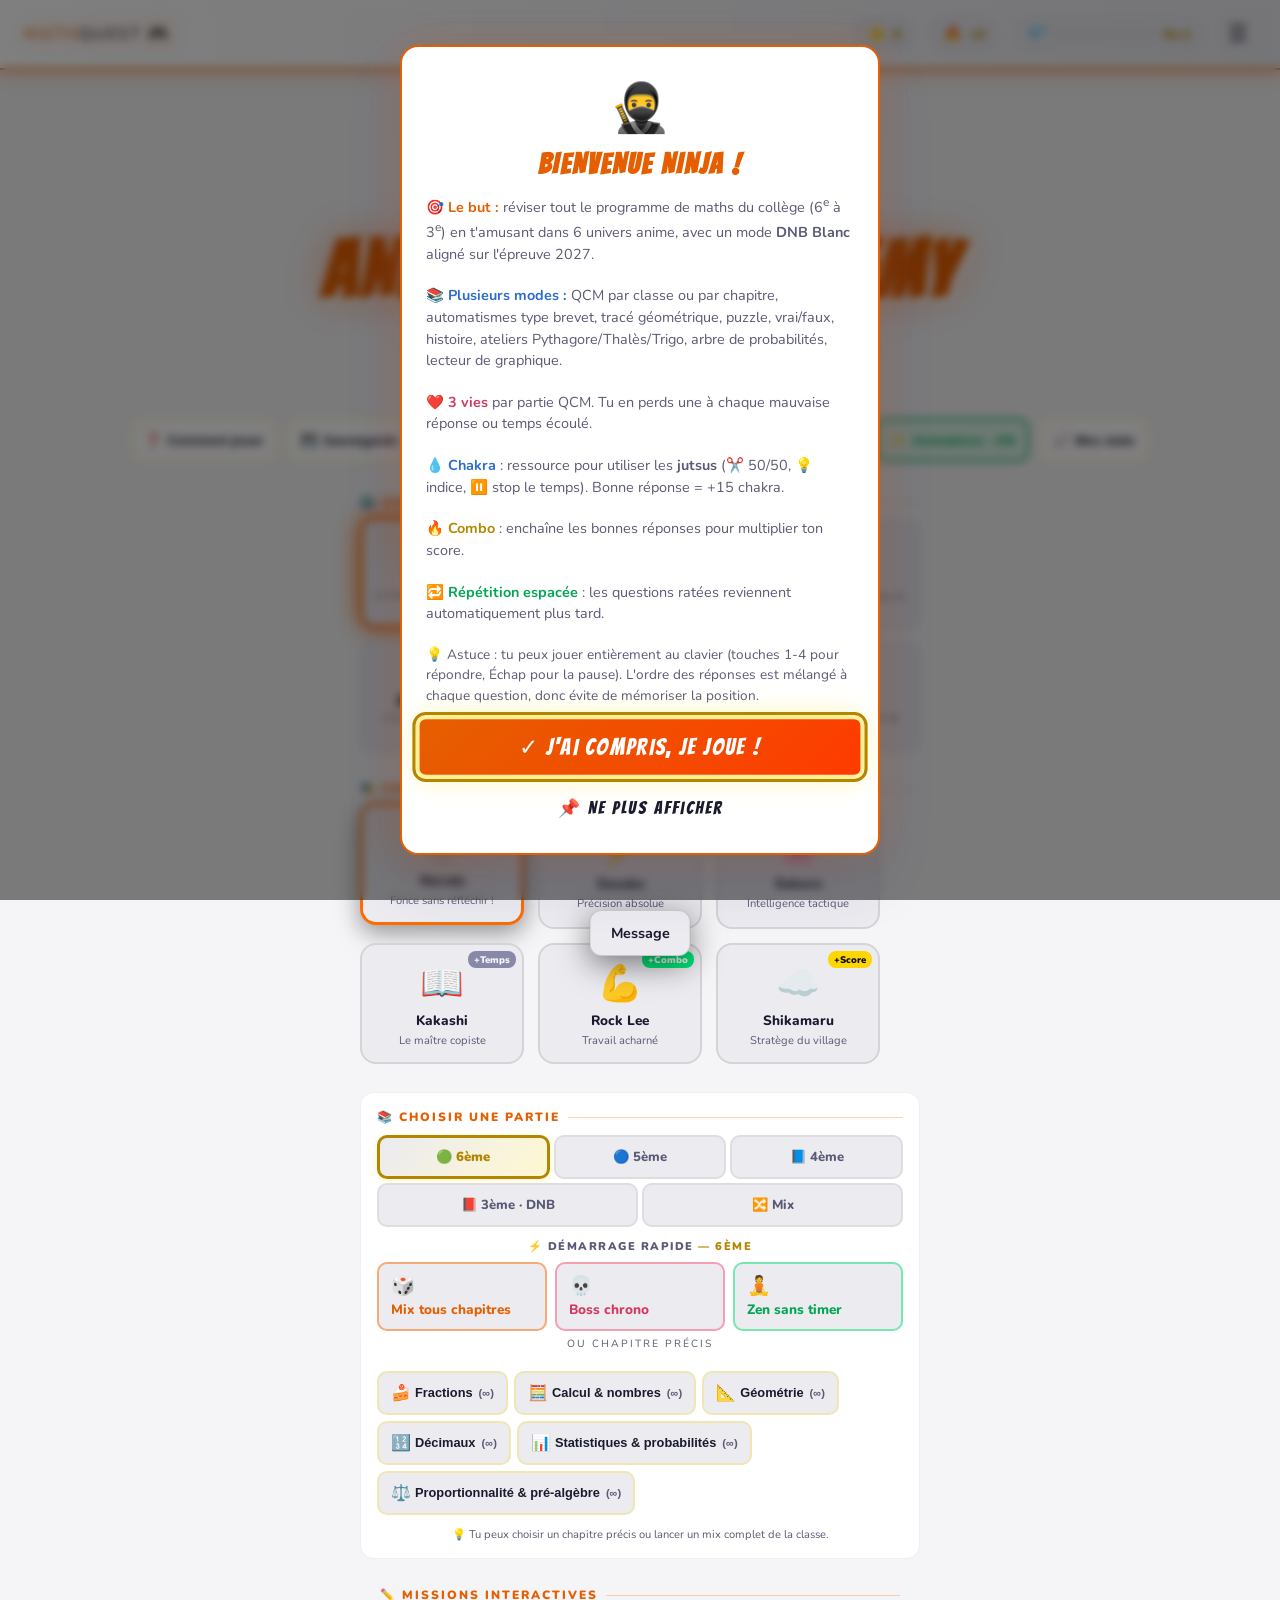
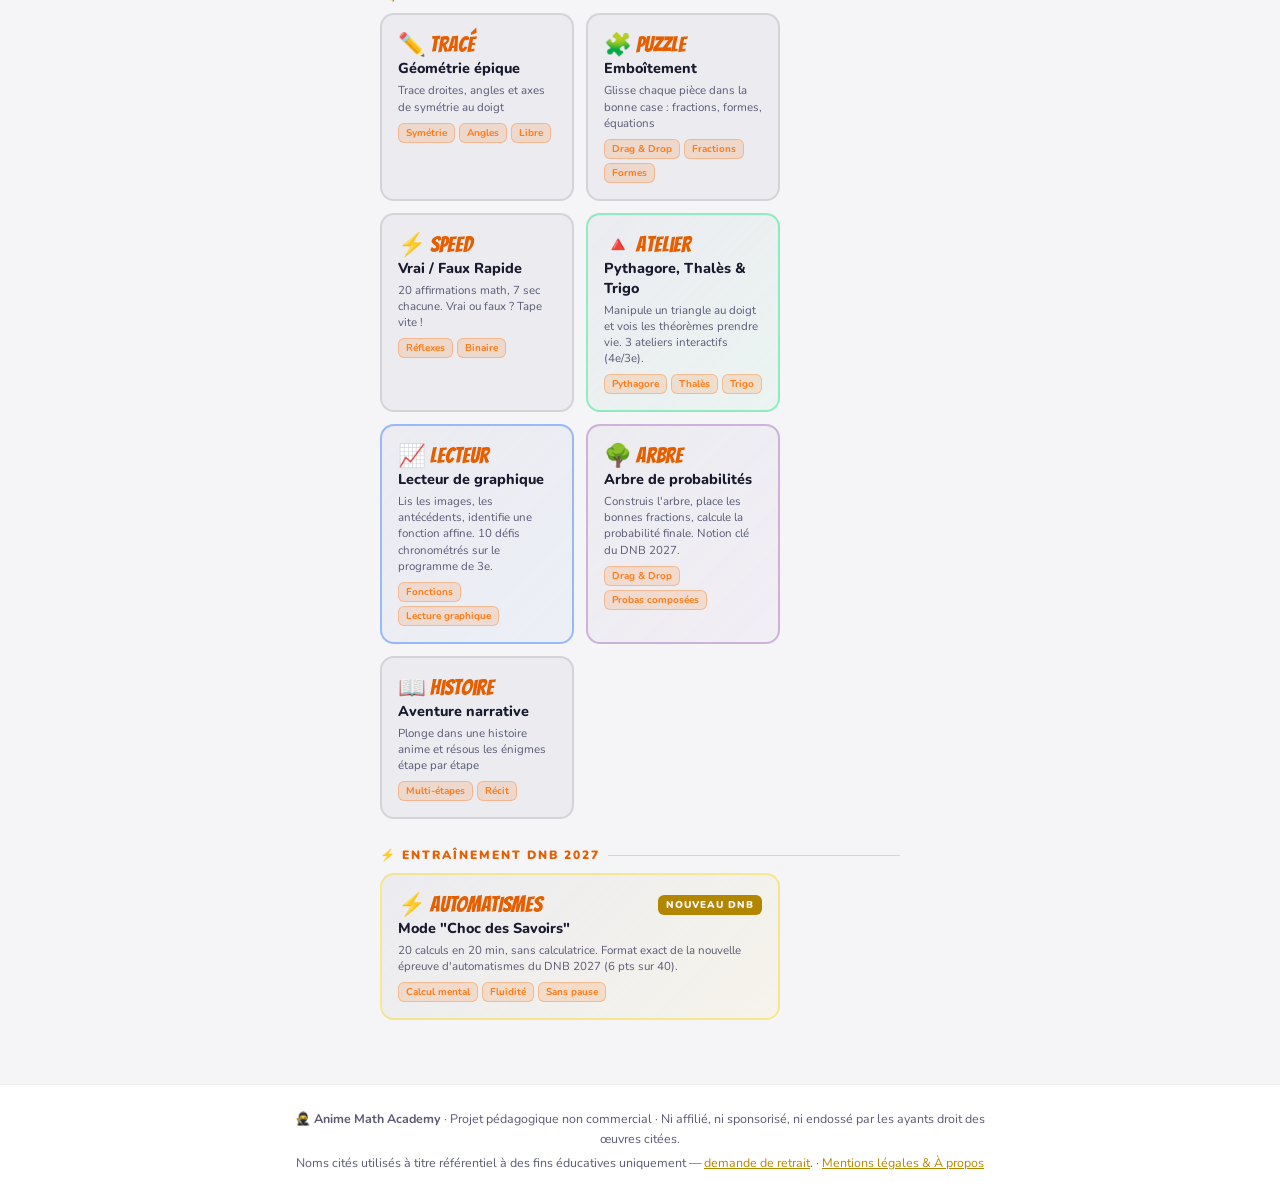
==== anime.html @ 1d488922 "Édition animée (anime.html) : moteur d'effets, combat QCM, cérémonie de résultat Nouveau fichier aut" ====
<!DOCTYPE html>
<html lang="fr">
<head>
<meta charset="UTF-8">
<meta name="viewport" content="width=device-width, initial-scale=1.0, viewport-fit=cover">
<title>Anime Math Academy — Édition animée · Maths Collège 6e → 3e</title>

<!-- Description & SEO -->
<meta name="description" content="Édition animée (combats, effets visuels, écran de résultat animé) du jeu éducatif gratuit pour réviser les maths du collège (6e, 5e, 4e, 3e) et préparer le DNB 2027, dans l'univers de Naruto, One Piece, Dragon Ball, My Hero Academia, Demon Slayer et Pokémon. 13 modes : QCM, tracés, puzzles, automatismes, Pythagore, Thalès, fonctions, arbres de probabilités, DNB blanc.">
<meta name="keywords" content="maths, mathématiques, collège, 6ème, 5ème, 4ème, 3ème, DNB 2027, brevet, automatismes, fractions, géométrie, pythagore, thalès, trigonométrie, fonctions, probabilités, anime, naruto, one piece, dragon ball, my hero academia, demon slayer, pokemon, jeu éducatif, gratuit, PWA">
<meta name="author" content="ACS Dataformation">
<meta name="robots" content="index, follow">
<meta name="theme-color" content="#FF6B00">
<meta name="application-name" content="Anime Math Academy — Édition animée">
<meta name="apple-mobile-web-app-title" content="Math Animé">
<meta name="apple-mobile-web-app-capable" content="yes">
<meta name="apple-mobile-web-app-status-bar-style" content="black-translucent">

<!-- PWA -->
<link rel="manifest" href="manifest-anime.json">

<!-- Favicon SVG inline (zéro fichier supplémentaire) -->
<link rel="icon" type="image/svg+xml" href="data:image/svg+xml,%3Csvg xmlns='http://www.w3.org/2000/svg' viewBox='0 0 100 100'%3E%3Crect width='100' height='100' rx='20' fill='%230D0D1A'/%3E%3Ctext x='50' y='72' font-size='64' text-anchor='middle' font-family='Apple Color Emoji,Segoe UI Emoji,sans-serif'%3E%F0%9F%A5%B7%3C/text%3E%3C/svg%3E">
<link rel="apple-touch-icon" href="data:image/svg+xml,%3Csvg xmlns='http://www.w3.org/2000/svg' viewBox='0 0 180 180'%3E%3Crect width='180' height='180' rx='40' fill='%23FF6B00'/%3E%3Ctext x='90' y='130' font-size='110' text-anchor='middle' font-family='Apple Color Emoji,Segoe UI Emoji,sans-serif'%3E%F0%9F%A5%B7%3C/text%3E%3C/svg%3E">

<!-- OpenGraph -->
<meta property="og:type" content="website">
<meta property="og:site_name" content="Anime Math Academy">
<meta property="og:title" content="Anime Math Academy 🥷 — Édition animée · Maths Collège 6e → 3e + DNB 2027">
<meta property="og:description" content="Édition animée : révise les maths du collège entier (6e, 5e, 4e, 3e) dans 6 univers anime (Naruto, One Piece, Dragon Ball, My Hero, Demon Slayer, Pokémon). 13 modes interactifs, DNB blanc complet, automatismes 2027. 100% gratuit, hors-ligne, sans inscription, PWA installable.">
<meta property="og:locale" content="fr_FR">
<meta property="og:image" content="https://acs-data.github.io/ninja-math-games/og-image.png">
<meta property="og:image:type" content="image/png">
<meta property="og:image:width" content="1200">
<meta property="og:image:height" content="630">
<meta property="og:image:alt" content="Anime Math Academy — logo ninja sur fond sombre orange">

<!-- Twitter Card -->
<meta name="twitter:card" content="summary_large_image">
<meta name="twitter:title" content="Anime Math Academy 🥷 — Édition animée · Maths Collège 6e → 3e + DNB 2027">
<meta name="twitter:description" content="Édition animée : le jeu de maths qui transforme la révision en aventure ninja. 6 univers anime, 13 modes (DNB blanc, Pythagore, Thalès, fonctions…), programmes 6e à 3e officiels.">
<meta name="twitter:image" content="https://acs-data.github.io/ninja-math-games/og-image.png">

<link rel="preconnect" href="https://fonts.googleapis.com">
<link rel="preconnect" href="https://fonts.gstatic.com" crossorigin>
<link href="https://fonts.googleapis.com/css2?family=Bangers&family=Nunito:wght@400;600;700;800;900&display=swap" rel="stylesheet">
<style>
  /* Fallback si Google Fonts indisponible (iOS/offline) */
  @font-face {
    font-family: 'Bangers';
    src: local('Bangers'), local('Impact'), local('Arial Black');
    font-weight: normal;
    font-style: normal;
  }

  /* Toutes les polices display utilisent Impact en fallback solide */

  :root {
    --orange: #FF6B00;
    --orange-light: #FF8C33;
    --dark: #0D0D1A;
    --dark2: #151528;
    --dark3: #1E1E3A;
    /* Contraste WCAG AA renforcé sur fond sombre */
    --blue: #5C9DFF;        /* anc. var(--blue) (ratio 3.5:1) → 5.3:1 sur dark3 */
    --blue-light: #80B4FF;
    --red: #FF5577;         /* anc. var(--red) (4.4:1) → 4.7:1 sur dark3 */
    --green: #00E676;
    --yellow: #FFD700;
    --purple: #C68FDD;      /* anc. #9B59B6 puis #B47BCC → ratio 4.8:1 sur dark3 (WCAG AA texte) */
    --white: #F0F0FF;
    --gray: #C0C0E0;        /* anc. #8888AA puis #A0A0C0 → ratio 4.7:1 sur dark3 (WCAG AA) */

    /* ─── DESIGN TOKENS — Spacing (échelle 4-8-12-16-24-32) ─── */
    --space-1: 4px;
    --space-2: 8px;
    --space-3: 12px;
    --space-4: 16px;
    --space-5: 20px;
    --space-6: 24px;
    --space-8: 32px;

    /* ─── DESIGN TOKENS — Border-radius (échelle 6-10-14-18-pill) ─── */
    --radius-sm: 6px;        /* inputs, badges, petits éléments */
    --radius-md: 10px;       /* boutons, slots, pièces drag */
    --radius-lg: 14px;       /* cartes, panneaux, sections */
    --radius-xl: 18px;       /* modals, hero cards, gros containers */
    --radius-pill: 999px;    /* badges arrondis, hud-items */

    /* ─── DESIGN TOKENS — Font sizes (échelle t-shirt) ─── */
    --text-xs: .7rem;
    --text-sm: .85rem;
    --text-base: 1rem;
    --text-lg: 1.2rem;
    --text-xl: 1.4rem;
    --text-2xl: 1.8rem;

    /* ─── DESIGN TOKENS — Ombres (échelle altitude) ─── */
    --shadow-sm: 0 4px 16px rgba(0,0,0,0.3);
    --shadow-md: 0 8px 28px rgba(0,0,0,0.4);
    --shadow-lg: 0 20px 60px rgba(0,0,0,0.6);
    --shadow-glow-orange: 0 0 40px rgba(255,107,0,0.3);

    /* ─── DESIGN TOKENS — Transitions standard ─── */
    --transition-fast: .15s ease;
    --transition-default: .2s ease;
    --transition-slow: .35s ease;

    /* ═══════════════════════════════════════════════════════
       THÈME SÉMANTIQUE — Mode sombre (défaut)
       Les anciens tokens (--dark, --white, --gray) servent
       maintenant de "surface/text" — leur valeur change selon
       le thème actif. Pas de rename pour éviter le refactor massif.
       ═══════════════════════════════════════════════════════ */
    --border-soft: rgba(255, 255, 255, 0.08);     /* bordures discrètes */
    --border-medium: rgba(255, 255, 255, 0.12);
    --border-strong: rgba(255, 255, 255, 0.18);
    --backdrop: var(--backdrop);              /* fond modal */
    --text-shadow-strong: 0,0,0;                  /* triple pour box/text-shadow */
    --canvas-bg: #0A0A14;                          /* fond des canvas (Pythagore/Tracé/Graph) */
    --canvas-grid: rgba(255, 255, 255, 0.06);
    --canvas-axis: #FFFFFF;
    --canvas-label: #F0F0FF;
    --particle-opacity: 0.6;                      /* opacité des chakra dots */
  }

  /* ═══════════════════════════════════════════════════════
     THÈME CLAIR (mode jour)
     Activé par : <html data-theme="light"> ou system pref
     Override des tokens sans renommer.
     ═══════════════════════════════════════════════════════ */
  [data-theme="light"] {
    --dark: #F5F5F7;          /* "background page" */
    --dark2: #FFFFFF;         /* "surface card" */
    --dark3: #EBEBF0;         /* "surface élevée" */
    --white: #1A1A2E;         /* "texte primaire" (presque noir) */
    --gray: #5A5A75;          /* "texte secondaire" — ratio 5.8:1 sur dark2 */
    /* Accents légèrement assombris pour contraste sur blanc */
    --orange: #E55F00;        /* anc. #FF6B00 → contraste renforcé sur blanc */
    --orange-light: #FF7B19;
    --blue: #2D6BCC;          /* anc. #5C9DFF (3.1:1 sur blanc) → 5.3:1 */
    --blue-light: #4D8FFF;
    --red: #D43A60;           /* anc. #FF5577 (3.5:1) → 4.8:1 */
    --green: #00A653;         /* anc. #00E676 (1.7:1) → 4.7:1 */
    --yellow: #B38600;        /* anc. #FFD700 trop pâle → 4.7:1 */
    --purple: #8C42AE;        /* anc. #C68FDD → 5.0:1 */
    /* Borders, shadows, canvas en clair */
    --border-soft: rgba(0, 0, 0, 0.06);
    --border-medium: rgba(0, 0, 0, 0.10);
    --border-strong: rgba(0, 0, 0, 0.15);
    --backdrop: rgba(0, 0, 0, 0.5);               /* moins sombre sur clair */
    --text-shadow-strong: 0, 0, 0;
    --canvas-bg: #FBFBFD;
    --canvas-grid: rgba(0, 0, 0, 0.06);
    --canvas-axis: #1A1A2E;
    --canvas-label: #1A1A2E;
    --particle-opacity: 0.25;                     /* particules plus discrètes sur clair */
    /* Shadows adaptées (moins sombres) */
    --shadow-sm: 0 4px 16px rgba(60, 60, 100, 0.10);
    --shadow-md: 0 8px 28px rgba(60, 60, 100, 0.14);
    --shadow-lg: 0 20px 60px rgba(60, 60, 100, 0.20);
    --shadow-glow-orange: 0 0 40px rgba(255, 107, 0, 0.20);
  }

  * { margin: 0; padding: 0; box-sizing: border-box; }

  body {
    font-family: 'Nunito', sans-serif;
    background: var(--dark);
    color: var(--white);
    min-height: 100vh;
    overflow-x: hidden;
    /* Safe-area iOS (notch, dynamic island, home indicator) */
    padding: env(safe-area-inset-top) env(safe-area-inset-right) env(safe-area-inset-bottom) env(safe-area-inset-left);
  }

  /* ── PARTICULES DE CHAKRA ── */
  #chakra-bg {
    position: fixed; inset: 0; pointer-events: none; z-index: 0;
    overflow: hidden;
  }
  .chakra-dot {
    position: absolute;
    border-radius: 50%;
    opacity: 0;
    animation: chakraFloat linear infinite;
  }
  @keyframes chakraFloat {
    0%   { transform: translateY(100vh) scale(0); opacity: 0; }
    10%  { opacity: var(--particle-opacity); }
    90%  { opacity: calc(var(--particle-opacity) * 0.5); }
    100% { transform: translateY(-10vh) scale(1.5); opacity: 0; }
  }



  /* ═══════════════════════════════════════════════════════
     UTILITIES & COMPOSANTS — Phase R3 cleanup
     ═══════════════════════════════════════════════════════ */

  /* Layout utilities */
  .w-full { width: 100%; }
  .hidden { display: none; }

  /* Margin utilities (alignés sur les tokens --space-*) */
  .mb-2 { margin-bottom: var(--space-2); }    /* 8px */
  .mb-3 { margin-bottom: var(--space-3); }    /* 12px */
  .mb-4 { margin-bottom: var(--space-4); }    /* 16px */
  .mt-3 { margin-top: var(--space-3); }       /* 12px */

  /* Variantes de mission-card par couleur d'accent (border-left) */
  .mission-card--green { border-left-color: var(--green); }
  .mission-card--blue { border-left-color: var(--blue); }
  .mission-card--purple { border-left-color: var(--purple); }
  .mission-card--yellow { border-left-color: var(--yellow); }
  .mission-card--red { border-left-color: var(--red); }

  /* Variantes de level-card par accent border */
  .level-card--accent-green { border-color: rgba(0, 230, 118, 0.3); }
  .level-card--accent-blue { border-color: rgba(26, 107, 255, 0.3); }
  .level-card--accent-purple { border-color: rgba(155, 89, 182, 0.3); }
  .level-card--accent-yellow { border-color: rgba(255, 215, 0, 0.3); }
  .level-card--accent-red { border-color: rgba(255, 85, 119, 0.3); }

  /* Pill badge "NOUVEAU" (jaune sur fond sombre) */
  .pill-badge {
    font-size: .62rem;
    font-weight: 900;
    background: var(--yellow);
    color: var(--dark);
    padding: 3px var(--space-2);
    border-radius: var(--radius-sm);
    letter-spacing: 1px;
  }

  /* Layout des écrans : page standard et écran de résultat */
  .screen-page {
    display: none;
    padding: var(--space-4);
    max-width: 860px;
    margin: 0 auto;
  }
  .screen-result {
    display: none;
    flex-direction: column;
    align-items: center;
    min-height: calc(100vh - 64px);
    padding: 32px 20px;
    text-align: center;
  }
  .screen-result--gap-22 { gap: 22px; }
  .screen-result--gap-18 { gap: 18px; }
  .screen-result--gap-20 { gap: 20px; }

  /* Display flex avec alignement standard (très répété en inline) */
  .flex-between-wrap {
    display: flex;
    align-items: center;
    justify-content: space-between;
    flex-wrap: wrap;
    gap: 6px;
  }

  /* Titre Bangers compact (jaune, 1.2rem) — pattern auto-result */
  .display-jaune-1-2 {
    font-family: 'Bangers', Impact, 'Arial Black', cursive;
    font-size: 1.2rem;
    color: var(--yellow);
  }

  /* ═══════════════════════════════════════════════════════
     COMPOSANTS STANDARDISÉS (R2) — éviter inline-styles
     ═══════════════════════════════════════════════════════ */

  /* Variantes de topic-badge (déclinaisons couleur des badges) */
  .topic-badge--green {
    color: var(--green);
    border-color: rgba(0, 230, 118, 0.3);
    background: rgba(0, 230, 118, 0.1);
  }
  .topic-badge--yellow {
    color: var(--yellow);
    border-color: rgba(255, 215, 0, 0.3);
    background: rgba(255, 215, 0, 0.08);
  }
  .topic-badge--purple {
    color: var(--purple);
    border-color: rgba(155, 89, 182, 0.3);
    background: rgba(155, 89, 182, 0.1);
  }
  .topic-badge--blue {
    color: var(--blue);
    border-color: rgba(26, 107, 255, 0.3);
    background: rgba(26, 107, 255, 0.1);
  }
  .topic-badge--red {
    color: var(--red);
    border-color: rgba(255, 85, 119, 0.3);
    background: rgba(255, 85, 119, 0.1);
  }

  /* Émoji décoratif au sommet d'un modal ou d'un écran résultat */
  .modal-emoji { font-size: 3rem; margin-bottom: var(--space-2); }
  .result-emoji { font-size: 4rem; }

  /* Variante destructive du bouton secondaire */
  .btn-sec--danger { border-color: var(--red); color: var(--red); }

  /* Variante du level-card pour le mode "DNB Blanc complet" (mise en avant) */
  .level-card--featured-dnb {
    border-color: var(--red);
    background: linear-gradient(135deg, rgba(255, 85, 119, 0.12), rgba(255, 215, 0, 0.08));
    grid-column: span 2;
  }

  /* Containers de largeur limitée — réutilisés sur tous les écrans */
  .container-narrow { width: 100%; max-width: 520px; }
  .container-medium { width: 100%; max-width: 560px; }
  .container-wide { width: 100%; max-width: 720px; }

  /* Utilities couleur de texte (à utiliser sparingly, sinon préférer composant) */
  .text-orange { color: var(--orange); }
  .text-red { color: var(--red); }
  .text-green { color: var(--green); }
  .text-yellow { color: var(--yellow); }
  .text-blue { color: var(--blue); }
  .text-purple { color: var(--purple); }
  .text-gray { color: var(--gray); }
  .text-white { color: var(--white); }


    /* ── LAYOUT ── */
  #app { position: relative; z-index: 1; }

  /* ── HEADER ── */
  header {
    display: flex; align-items: center; justify-content: space-between;
    /* Padding compense le padding safe-area sur body (notch iOS) */
    padding: calc(12px + env(safe-area-inset-top)) calc(24px + env(safe-area-inset-right)) 12px calc(24px + env(safe-area-inset-left));
    margin: calc(-1 * env(safe-area-inset-top)) calc(-1 * env(safe-area-inset-right)) 0 calc(-1 * env(safe-area-inset-left));
    background: linear-gradient(90deg, var(--dark2) 0%, var(--dark3) 100%);
    border-bottom: 2px solid var(--orange);
    position: sticky; top: 0; z-index: 100;
    box-shadow: 0 4px 20px rgba(255,107,0,.3);
  }
  .logo {
    font-family: 'Bangers', Impact, 'Arial Black', cursive;
    font-size: 1.8rem;
    letter-spacing: 2px;
    color: var(--orange);
    text-shadow: 0 0 20px rgba(255,107,0,.6), 2px 2px 0 var(--dark);
  }
  .logo span { color: var(--white); }
  /* Logo cliquable : reset style bouton, garde l'apparence Bangers */
  .logo-btn {
    background: none;
    border: none;
    padding: 0;
    cursor: pointer;
    font: inherit;
    color: var(--orange);
    transition: transform var(--transition-fast);
    text-align: left;
  }
  @media (hover: hover) {
    .logo-btn:hover { transform: scale(1.04); }
  }
  .logo-btn:active { transform: scale(0.98); }
  .logo-btn:focus-visible {
    outline: 3px solid var(--yellow);
    outline-offset: 4px;
    border-radius: var(--radius-sm);
  }

  /* Icône compact dans la HUD (ex. ✉️ Feedback) */
  .hud-icon-btn {
    display: inline-flex;
    align-items: center;
    justify-content: center;
    width: 36px;
    height: 36px;
    border-radius: var(--radius-pill);
    background: var(--dark3);
    border: 1px solid var(--border-soft);
    color: var(--white);
    text-decoration: none;
    font-size: 1.1rem;
    cursor: pointer;
    transition: all var(--transition-fast);
    flex-shrink: 0;
  }
  @media (hover: hover) {
    .hud-icon-btn:hover {
      border-color: var(--orange);
      transform: translateY(-1px);
      box-shadow: 0 4px 12px rgba(255, 107, 0, 0.25);
    }
  }
  .hud-icon-btn:focus-visible {
    outline: 3px solid var(--yellow);
    outline-offset: 3px;
  }
  /* Compact sur mobile : icône légèrement plus petite */
  @media(max-width: 480px) {
    .hud-icon-btn { width: 32px; height: 32px; font-size: 1rem; }
  }
  /* Burger menu : taille légèrement plus grande pour la lisibilité */
  #topbar-menu-btn { font-size: 1.4rem; line-height: 1; }
  @media(max-width: 480px) {
    #topbar-menu-btn { font-size: 1.25rem; }
  }

  /* ─── Drawer latéral (menu burger) ─── */
  .drawer-overlay {
    /* Hérite de .modal-overlay : position:fixed, inset:0, backdrop, z-index 1000 */
    /* On override l'alignement pour coller à droite */
    justify-content: flex-end;
    align-items: stretch;
    padding: 0;
  }
  .drawer-panel {
    background: var(--dark2);
    width: min(340px, 88vw);
    max-width: 340px;
    height: 100vh;
    box-shadow: -8px 0 32px rgba(0,0,0,.5);
    border-left: 3px solid var(--orange);
    display: flex;
    flex-direction: column;
    transform: translateX(100%);
    transition: transform var(--transition-base, .25s ease-out);
    overflow-y: auto;
  }
  .drawer-overlay.show .drawer-panel { transform: translateX(0); }
  .drawer-head {
    display: flex;
    align-items: center;
    justify-content: space-between;
    padding: 18px 20px;
    border-bottom: 1px solid var(--border-soft);
    background: linear-gradient(180deg, var(--dark3) 0%, var(--dark2) 100%);
    flex-shrink: 0;
  }
  .drawer-head h3 {
    margin: 0;
    font-family: 'Bangers', Impact, 'Arial Black', cursive;
    font-size: 1.4rem;
    color: var(--orange);
    letter-spacing: 1px;
  }
  .drawer-close {
    background: transparent;
    border: 1px solid var(--border-soft);
    color: var(--white);
    width: 36px;
    height: 36px;
    border-radius: var(--radius-pill);
    font-size: 1.4rem;
    line-height: 1;
    cursor: pointer;
    display: flex;
    align-items: center;
    justify-content: center;
    transition: all var(--transition-fast);
  }
  @media (hover: hover) {
    .drawer-close:hover { background: var(--orange); border-color: var(--orange); transform: rotate(90deg); }
  }
  .drawer-close:focus-visible {
    outline: 3px solid var(--yellow);
    outline-offset: 3px;
  }
  .drawer-body {
    display: flex;
    flex-direction: column;
    gap: 4px;
    padding: 14px 12px 24px;
  }
  .drawer-item {
    display: flex;
    align-items: center;
    gap: 14px;
    padding: 14px 16px;
    background: transparent;
    border: none;
    border-radius: var(--radius-md, 10px);
    color: var(--white);
    font-family: 'Nunito', sans-serif;
    font-size: 1rem;
    font-weight: 600;
    cursor: pointer;
    text-align: left;
    text-decoration: none;
    transition: background var(--transition-fast), transform var(--transition-fast);
    min-height: 48px;
  }
  @media (hover: hover) {
    .drawer-item:hover {
      background: var(--dark3);
      transform: translateX(-4px);
    }
  }
  .drawer-item:focus-visible {
    outline: 3px solid var(--yellow);
    outline-offset: -2px;
    background: var(--dark3);
  }
  .drawer-icon {
    font-size: 1.4rem;
    flex-shrink: 0;
    width: 32px;
    text-align: center;
  }
  .drawer-label {
    flex: 1;
    line-height: 1.3;
  }

  .hud {
    display: flex; align-items: center; gap: 16px; flex-wrap: wrap;
  }
  .hud-item {
    display: flex; align-items: center; gap: 6px;
    background: var(--dark3);
    border: 1px solid var(--border-medium);
    border-radius: var(--radius-pill);
    padding: 5px var(--space-3);
    font-weight: 800; font-size: var(--text-sm);
  }
  .hud-item .icon { font-size: 1rem; }
  .hud-item .val { color: var(--yellow); }

  /* Barre d'XP */
  .xp-bar-wrap {
    display: flex; align-items: center; gap: 8px;
  }
  .xp-bar {
    width: 100px; height: 8px;
    background: var(--dark3);
    border-radius: 4px;
    overflow: hidden;
    border: 1px solid var(--border-strong);
  }
  .xp-fill {
    height: 100%; background: linear-gradient(90deg, var(--blue), var(--orange));
    border-radius: 4px;
    transition: width .6s ease;
  }

  /* ─── Top bar — fix responsive mobile (placé APRÈS les règles
     originales .hud / .hud-item / .xp-bar pour gagner la cascade) ─── */
  header { flex-wrap: nowrap; gap: 8px; }
  .logo { white-space: nowrap; }
  .hud { flex-wrap: nowrap; }

  @media(max-width: 600px) {
    header {
      padding: calc(8px + env(safe-area-inset-top)) calc(12px + env(safe-area-inset-right)) 8px calc(12px + env(safe-area-inset-left));
      gap: 6px;
    }
    .logo { font-size: 1.25rem; letter-spacing: 1px; }
    .hud { gap: 6px; }
    .hud-item { padding: 3px 8px; font-size: .8rem; gap: 4px; }
    .hud-item .icon { font-size: .85rem; }
    .xp-bar { width: 50px; height: 6px; }
    .xp-bar-wrap { gap: 5px; }
  }
  /* Sur mobile (<= 480px), on cache la barre XP visuelle —
     on garde l'icône 💎 et le niveau "Nv.X". L'écran de stats
     affiche la progression détaillée. */
  @media(max-width: 480px) {
    .xp-bar { display: none; }
    .hud-item { padding: 3px 7px; font-size: .75rem; }
    .logo { font-size: 1.15rem; letter-spacing: .5px; }
  }

  /* ── ÉCRAN D'ACCUEIL ── */
  #screen-home {
    display: flex; flex-direction: column; align-items: center;
    justify-content: center; min-height: calc(100vh - 64px);
    text-align: center; padding: 24px;
    gap: 28px;
  }

  .hero-ninja {
    font-size: 5rem;
    animation: heroFloat 3s ease-in-out infinite;
    filter: drop-shadow(0 0 30px rgba(255,107,0,.5));
  }
  @keyframes heroFloat {
    0%,100% { transform: translateY(0) rotate(-3deg); }
    50% { transform: translateY(-16px) rotate(3deg); }
  }

  .hero-title {
    font-family: 'Bangers', Impact, 'Arial Black', cursive;
    font-size: clamp(2.5rem, 8vw, 5rem);
    line-height: 1;
    color: var(--orange);
    text-shadow: 4px 4px 0 var(--dark2), 0 0 40px rgba(255,107,0,.5);
    letter-spacing: 3px;
  }
  .hero-sub {
    font-size: 1.1rem; color: var(--gray);
    max-width: 480px; line-height: 1.5;
    margin: 0 auto;  /* centre le bloc dans son wrapper (élargi par le h1) */
  }

  /* Sélection de personnage */
  .char-grid {
    display: grid; grid-template-columns: repeat(3, 1fr);
    gap: 14px; max-width: 520px; width: 100%;
  }
  .char-card {
    background: var(--dark3);
    border: 2px solid var(--border-medium);
    border-radius: 16px;
    padding: 14px 10px;
    cursor: pointer;
    transition: all .25s ease;
    text-align: center;
    position: relative;
    overflow: hidden;
  }
  .char-card::before {
    content: ''; position: absolute; inset: 0;
    background: radial-gradient(circle at 50% 0%, var(--char-color, var(--orange)) 0%, transparent 70%);
    opacity: 0; transition: opacity .25s;
  }
  .char-card:hover::before, .char-card.selected::before { opacity: .15; }
  .char-card:hover, .char-card.selected {
    border-color: var(--char-color, var(--orange));
    transform: translateY(-4px);
    box-shadow: 0 8px 24px rgba(0,0,0,.4);
  }
  .char-card.selected { border-width: 3px; }
  .char-emoji { font-size: 2.2rem; display: block; margin-bottom: 4px; }
  .char-name { font-weight: 800; font-size: .85rem; color: var(--white); }
  .char-desc { font-size: .7rem; color: var(--gray); margin-top: 3px; }
  .char-badge {
    position: absolute; top: 6px; right: 6px;
    background: var(--char-color, var(--orange));
    color: var(--dark); font-size: .6rem; font-weight: 900;
    padding: 2px 6px; border-radius: 8px;
  }

  /* Sélection de niveau */
  .level-grid {
    display: grid; grid-template-columns: 1fr 1fr;
    gap: 12px; max-width: 400px; width: 100%;
  }
  .level-card {
    background: var(--dark3);
    border: 2px solid var(--border-medium);
    border-radius: var(--radius-lg);
    padding: var(--space-4);
    cursor: pointer;
    transition: all var(--transition-slow);
    text-align: left;
  }
  .level-card:hover {
    border-color: var(--orange);
    transform: scale(1.03);
    box-shadow: 0 0 20px rgba(255,107,0,.2);
  }
  .level-card .lv { font-family: 'Bangers', Impact, 'Arial Black', cursive; font-size: 1.4rem; color: var(--orange); }
  .level-card .lv-name { font-weight: 800; font-size: .9rem; }
  .level-card .lv-desc { font-size: .72rem; color: var(--gray); margin-top: 4px; line-height: 1.4; }
  .level-card .lv-topics {
    display: flex; flex-wrap: wrap; gap: 4px; margin-top: 8px;
  }
  .topic-badge {
    background: rgba(255,107,0,.15);
    color: var(--orange-light);
    font-size: .62rem; font-weight: 700;
    padding: 2px 7px; border-radius: var(--radius-sm);
    border: 1px solid rgba(255,107,0,.3);
  }

  /* Bouton principal */
  .btn-main {
    font-family: 'Bangers', Impact, 'Arial Black', cursive;
    font-size: 1.4rem;
    letter-spacing: 2px;
    background: linear-gradient(135deg, var(--orange) 0%, #FF3B00 100%);
    color: white;
    border: none;
    padding: 14px 40px;  /* btn-main spécifique : pad-y 14px (entre space-3=12 et space-4=16) */
    border-radius: var(--radius-pill);
    cursor: pointer;
    transition: all var(--transition-slow);
    box-shadow: 0 6px 24px rgba(255,107,0,.4);
    position: relative;
    overflow: hidden;
  }
  .btn-main::after {
    content: ''; position: absolute;
    top: -50%; left: -60%;
    width: 30%; height: 200%;
    background: rgba(255,255,255,.2);
    transform: skewX(-20deg);
    transition: left .4s;
  }
  .btn-main:hover::after { left: 130%; }
  .btn-main:hover { transform: scale(1.05); box-shadow: 0 10px 30px rgba(255,107,0,.5); }
  .btn-main:active { transform: scale(.97); }

  /* ── ÉCRAN DE JEU ── */
  #screen-game { display: none; padding: 16px; max-width: 860px; margin: 0 auto; }

  /* Mission card */
  .mission-card {
    background: linear-gradient(135deg, var(--dark3) 0%, var(--dark2) 100%);
    border: 1px solid var(--border-medium);
    border-left: 4px solid var(--orange);
    border-radius: var(--radius-lg);
    padding: 18px var(--space-5);
    margin-bottom: 18px;
    position: relative;
    overflow: hidden;
  }
  .mission-card::before {
    content: '🥷'; position: absolute; right: 16px; top: 50%;
    transform: translateY(-50%);
    font-size: 3rem; opacity: .1;
  }
  .mission-label {
    font-size: .7rem; font-weight: 800; text-transform: uppercase;
    letter-spacing: 2px; color: var(--orange); margin-bottom: 4px;
  }
  .mission-title {
    font-family: 'Bangers', Impact, 'Arial Black', cursive;
    font-size: 1.5rem; color: var(--white); letter-spacing: 1px;
  }
  .mission-desc { font-size: .85rem; color: var(--gray); margin-top: 4px; }

  /* Barre de vie / chakra */
  .stats-row {
    display: grid; grid-template-columns: 1fr 1fr;
    gap: 12px; margin-bottom: 18px;
  }
  .stat-block { background: var(--dark3); border-radius: var(--radius-md); padding: var(--space-3) var(--space-4); }
  .stat-label { font-size: .7rem; font-weight: 800; color: var(--gray); text-transform: uppercase; letter-spacing: 1px; margin-bottom: 6px; }
  .stat-bar {
    height: 10px; background: var(--dark2);
    border-radius: 5px; overflow: hidden;
    border: 1px solid var(--border-medium);
  }
  .stat-fill { height: 100%; border-radius: 5px; transition: width .5s ease; }
  .hp-fill { background: linear-gradient(90deg, var(--red), #FF6B6B); }
  .chakra-fill { background: linear-gradient(90deg, var(--blue), #00BFFF); }
  .stat-text { font-size: .8rem; font-weight: 700; margin-top: 4px; }

  /* Question card */
  .question-wrap {
    background: var(--dark2);
    border: 2px solid var(--dark3);
    border-radius: var(--radius-xl);
    padding: var(--space-6);
    margin-bottom: var(--space-4);
    position: relative;
  }
  .q-meta {
    display: flex; align-items: center; justify-content: space-between;
    margin-bottom: 14px;
  }
  .q-type {
    font-size: .7rem; font-weight: 900; text-transform: uppercase;
    letter-spacing: 1px;
    background: rgba(255,107,0,.15);
    color: var(--orange);
    padding: 3px 10px; border-radius: 20px;
    border: 1px solid rgba(255,107,0,.3);
  }
  .q-num { font-size: .8rem; color: var(--gray); font-weight: 600; }

  .question-text {
    font-size: 1.15rem; font-weight: 700;
    line-height: 1.5; color: var(--white);
    margin-bottom: 20px;
  }
  .question-text .highlight {
    color: var(--orange); font-family: 'Bangers', Impact, 'Arial Black', cursive;
    font-size: 1.3rem; letter-spacing: 1px;
  }
  .question-text .math {
    background: var(--dark3);
    padding: 8px 16px; border-radius: 8px;
    display: inline-block; margin: 8px 0;
    font-family: 'Courier New', monospace;
    font-size: 1.2rem; color: var(--yellow);
    border: 1px solid rgba(255,215,0,.2);
  }

  /* Réponses */
  .answers-grid {
    display: grid; grid-template-columns: 1fr 1fr;
    gap: 10px;
  }
  .answer-btn {
    background: var(--dark3);
    border: 2px solid var(--border-medium);
    border-radius: 12px;
    padding: 14px 16px;
    cursor: pointer;
    text-align: left;
    font-family: 'Nunito', sans-serif;
    font-size: .9rem; font-weight: 700;
    color: var(--white);
    transition: all .2s;
    position: relative;
    overflow: hidden;
  }
  .answer-btn .ans-letter {
    display: inline-block;
    width: 22px; height: 22px;
    background: var(--border-medium);
    border-radius: 50%;
    text-align: center; line-height: 22px;
    font-size: .75rem;
    margin-right: 8px;
    font-weight: 900;
  }
  .answer-btn:hover:not(:disabled) {
    border-color: var(--orange);
    background: rgba(255,107,0,.1);
    transform: translateX(4px);
  }
  .answer-btn.correct {
    background: rgba(0,230,118,.15);
    border-color: var(--green);
    color: var(--green);
    animation: correctPulse .5s ease;
  }
  .answer-btn.wrong {
    background: rgba(255,45,85,.15);
    border-color: var(--red);
    color: var(--red);
    animation: wrongShake .4s ease;
  }
  @keyframes correctPulse {
    0% { transform: scale(1); }
    50% { transform: scale(1.05); }
    100% { transform: scale(1); }
  }
  @keyframes wrongShake {
    0%,100% { transform: translateX(0); }
    25% { transform: translateX(-8px); }
    75% { transform: translateX(8px); }
  }

  /* Feedback */
  .feedback-panel {
    display: none;
    background: var(--dark3);
    border-radius: 14px;
    padding: 16px 20px;
    margin-top: 14px;
    border-left: 4px solid var(--green);
    animation: fadeSlideUp .3s ease;
  }
  @keyframes fadeSlideUp {
    from { opacity: 0; transform: translateY(10px); }
    to { opacity: 1; transform: translateY(0); }
  }
  .feedback-panel.wrong-fb { border-left-color: var(--red); }
  .feedback-title {
    font-family: 'Bangers', Impact, 'Arial Black', cursive; font-size: 1.2rem; letter-spacing: 1px;
    margin-bottom: 6px;
  }
  .feedback-panel.wrong-fb .feedback-title { color: var(--red); }
  .feedback-panel:not(.wrong-fb) .feedback-title { color: var(--green); }
  .feedback-text { font-size: .85rem; color: var(--gray); line-height: 1.6; }
  .feedback-text strong { color: var(--white); }

  .btn-next {
    display: block; width: 100%; margin-top: 14px;
    font-family: 'Bangers', Impact, 'Arial Black', cursive; font-size: 1.2rem;
    letter-spacing: 2px;
    background: linear-gradient(135deg, var(--dark3), var(--dark2));
    color: var(--orange);
    border: 2px solid var(--orange);
    padding: 12px; border-radius: 12px;
    cursor: pointer;
    transition: all .2s;
  }
  .btn-next:hover {
    background: rgba(255,107,0,.15);
    transform: scale(1.02);
  }

  /* Timer */
  .timer-wrap {
    display: flex; align-items: center; gap: 10px;
    margin-bottom: 16px;
  }
  .timer-bar {
    flex: 1; height: 6px;
    background: var(--dark3); border-radius: 3px; overflow: hidden;
  }
  .timer-fill {
    height: 100%;
    background: linear-gradient(90deg, var(--green), var(--yellow), var(--red));
    border-radius: 3px;
    transition: width .1s linear;
  }
  .timer-num {
    font-family: 'Bangers', Impact, 'Arial Black', cursive; font-size: 1.1rem;
    color: var(--yellow); min-width: 30px; text-align: right;
  }

  /* Combo */
  .combo-display {
    position: fixed;
    top: 80px; right: 20px;
    font-family: 'Bangers', Impact, 'Arial Black', cursive;
    font-size: 2.5rem;
    color: var(--orange);
    text-shadow: 0 0 20px rgba(255,107,0,.8);
    opacity: 0;
    transform: scale(.5);
    transition: all .3s ease;
    pointer-events: none;
    z-index: 200;
  }
  .combo-display.show {
    opacity: 1; transform: scale(1);
  }
  .combo-display.hide {
    opacity: 0; transform: scale(1.5) translateY(-20px);
  }

  /* Jutsu power-up */
  .jutsu-bar {
    display: flex; gap: 8px; margin-bottom: 16px;
    flex-wrap: wrap;
  }
  .jutsu-btn {
    background: var(--dark3);
    border: 2px solid var(--border-medium);
    border-radius: 10px;
    padding: 8px 14px;
    cursor: pointer;
    font-family: 'Nunito', sans-serif;
    font-size: .8rem; font-weight: 800;
    color: var(--white);
    transition: all .2s;
    display: flex; align-items: center; gap: 6px;
    position: relative;
  }
  .jutsu-btn:hover:not(:disabled) {
    border-color: var(--blue);
    background: rgba(26,107,255,.15);
    transform: scale(1.05);
  }
  .jutsu-btn:disabled { opacity: .4; cursor: not-allowed; }
  .jutsu-btn .jutsu-cost {
    font-size: .65rem; color: var(--blue-light);
    font-weight: 700;
  }
  .jutsu-btn .jutsu-count {
    position: absolute; top: -6px; right: -6px;
    background: var(--orange);
    color: var(--dark); font-size: .65rem; font-weight: 900;
    width: 16px; height: 16px;
    border-radius: 50%; display: flex; align-items: center; justify-content: center;
  }

  /* ── ÉCRAN RÉSULTAT ── */
  #screen-result {
    display: none;
    flex-direction: column; align-items: center;
    min-height: calc(100vh - 64px);
    padding: 32px 20px;
    text-align: center; gap: 22px;
  }
  .result-rank {
    font-family: 'Bangers', Impact, 'Arial Black', cursive;
    font-size: 4rem;
    animation: rankPop .6s cubic-bezier(.175,.885,.32,1.275) both;
  }
  @keyframes rankPop {
    from { transform: scale(0) rotate(-15deg); opacity: 0; }
    to { transform: scale(1) rotate(0deg); opacity: 1; }
  }
  .result-msg {
    font-family: 'Bangers', Impact, 'Arial Black', cursive;
    font-size: clamp(1.8rem, 6vw, 3rem);
    color: var(--orange);
    text-shadow: 3px 3px 0 var(--dark2);
    letter-spacing: 2px;
  }
  .result-stats {
    display: grid; grid-template-columns: repeat(3,1fr);
    gap: 12px; max-width: 420px; width: 100%;
  }
  .result-stat {
    background: var(--dark3);
    border-radius: 14px;
    padding: 16px;
  }
  .result-stat .rs-val {
    font-family: 'Bangers', Impact, 'Arial Black', cursive;
    font-size: 2rem; color: var(--yellow);
  }
  .result-stat .rs-label {
    font-size: .72rem; color: var(--gray); font-weight: 700;
    text-transform: uppercase; letter-spacing: 1px;
  }

  /* Trophées */
  .trophies {
    display: flex; gap: 12px; flex-wrap: wrap; justify-content: center;
  }
  .trophy {
    background: var(--dark3);
    border-radius: 12px;
    padding: 10px 14px;
    font-size: .85rem; font-weight: 700;
    border: 1px solid rgba(255,215,0,.2);
    color: var(--yellow);
    animation: trophyIn .4s ease both;
  }
  @keyframes trophyIn {
    from { transform: scale(0); opacity: 0; }
    to { transform: scale(1); opacity: 1; }
  }

  .btn-row { display: flex; gap: 12px; flex-wrap: wrap; justify-content: center; }
  .btn-sec {
    font-family: 'Bangers', Impact, 'Arial Black', cursive; font-size: 1.1rem; letter-spacing: 2px;
    background: transparent;
    color: var(--white);
    border: 2px solid rgba(255,255,255,.2);
    padding: 12px 28px;
    border-radius: 50px;
    cursor: pointer;
    transition: all .2s;
  }
  .btn-sec:hover { border-color: var(--orange); color: var(--orange); transform: scale(1.04); }

  /* ── TOAST ── */
  #toast {
    position: fixed; bottom: 24px; left: 50%; transform: translateX(-50%) translateY(80px);
    background: var(--dark3);
    border: 1px solid var(--border-strong);
    border-radius: 12px;
    padding: 12px 20px;
    font-weight: 700; font-size: .9rem;
    box-shadow: 0 8px 32px rgba(0,0,0,.5);
    transition: transform .3s ease;
    z-index: 999;
    white-space: nowrap;
  }
  #toast.show { transform: translateX(-50%) translateY(0); }

  /* Responsive — Mobile-first avec breakpoints intermédiaires */
  @media(max-width:480px) {
    .answers-grid { grid-template-columns: 1fr; }
    .char-grid { grid-template-columns: repeat(2,1fr); }
    .stats-row { grid-template-columns: 1fr; }
    .result-stats { grid-template-columns: repeat(2,1fr); }
    /* Header plus compact sur très petits écrans */
    .logo { font-size: 1.3rem; letter-spacing: 1px; }
    .hud { gap: 8px; }
    .hud-item { padding: 4px 8px; font-size: .75rem; }
  }
  /* Tablet portrait / phone landscape */
  @media(min-width: 481px) and (max-width: 768px) {
    .answers-grid { grid-template-columns: repeat(2, 1fr); }
    .char-grid { grid-template-columns: repeat(3, 1fr); }
  }
  /* Énoncés et titres : taille fluide avec clamp() pour ne jamais déborder ni être trop petit */
  .question-text {
    font-size: clamp(1.05rem, 3.5vw, 1.5rem) !important;
    overflow-wrap: break-word;
    word-break: break-word;
    hyphens: auto;
  }
  #auto-question {
    font-size: clamp(1.4rem, 6vw, 2.4rem) !important;
    overflow-wrap: break-word;
    word-break: break-word;
  }
  #auto-input {
    width: clamp(120px, 45vw, 200px) !important;
    font-size: clamp(1.2rem, 4vw, 1.6rem) !important;
    max-width: 100%;
  }
  .mission-title, .mission-desc, .feedback-text, .feedback-title {
    overflow-wrap: break-word;
    word-break: break-word;
  }
  /* Paysage iPhone : timer + question doivent rester compacts */
  @media (orientation: landscape) and (max-height: 500px) {
    header { padding-top: calc(6px + env(safe-area-inset-top)); padding-bottom: 6px; }
    .logo { font-size: 1.2rem; }
    .hero-ninja { display: none; }
    .question-wrap { padding: 12px 16px !important; }
    #auto-question { margin: 8px 0 !important; }
  }

  /* ── ÉCRAN LOADING ── */
  #screen-loading {
    display: none;
    flex-direction: column; align-items: center; justify-content: center;
    min-height: calc(100vh - 64px);
    gap: 20px;
  }
  .loading-ninja { font-size: 4rem; animation: spin 1s linear infinite; }
  @keyframes spin { from { transform: rotate(0deg); } to { transform: rotate(360deg); } }
  .loading-text { font-family: 'Bangers', Impact, 'Arial Black', cursive; font-size: 1.4rem; color: var(--orange); letter-spacing: 2px; }
  .loading-sub { font-size: .85rem; color: var(--gray); }

  /* Section header label */
  .section-label {
    font-size: .75rem; font-weight: 900; text-transform: uppercase;
    letter-spacing: 2px; color: var(--orange); margin-bottom: 10px;
    display: flex; align-items: center; gap: 8px;
  }
  .section-label::after {
    content: ''; flex: 1; height: 1px; background: rgba(255,107,0,.3);
  }

  /* ── TRACÉ & COULEURS ── */
  .color-dot {
    width: 18px; height: 18px; border-radius: 50%;
    cursor: pointer; border: 2px solid transparent;
    transition: all .2s; flex-shrink:0;
  }
  .color-dot:hover, .color-dot.active { border-color: white; transform: scale(1.3); }

  /* ── PUZZLE ── */
  .puzzle-pieces-tray {
    display: flex; flex-wrap: wrap; gap: 10px;
    background: var(--dark2);
    border: 1px solid var(--border-soft);
    border-radius: 14px;
    padding: 14px;
    min-height: 80px;
    margin-bottom: 16px;
  }
  .puzzle-piece {
    background: var(--dark3);
    border: 2px solid rgba(155,89,182,.5);
    border-radius: 10px;
    padding: 10px 16px;
    cursor: grab;
    font-weight: 800;
    font-size: .95rem;
    color: var(--white);
    transition: all .2s;
    user-select: none;
    touch-action: none;
    position: relative;
  }
  .puzzle-piece:hover { border-color: var(--purple); transform: scale(1.05) rotate(-2deg); box-shadow: 0 4px 16px rgba(155,89,182,.4); }
  .puzzle-piece.dragging { opacity: .5; transform: scale(1.1); cursor: grabbing; }
  .puzzle-piece.placed { opacity: .3; pointer-events: none; }

  .puzzle-slots-grid {
    display: grid; gap: 10px;
  }
  .puzzle-slot {
    background: var(--dark2);
    border: 2px dashed rgba(155,89,182,.4);
    border-radius: 12px;
    min-height: 64px;
    display: flex;
    align-items: center;
    justify-content: center;
    padding: 10px;
    transition: all .25s;
    position: relative;
  }
  .puzzle-slot .slot-label {
    font-size: .8rem; font-weight: 800;
    color: var(--gray);
    text-align: center;
    pointer-events: none;
  }
  .puzzle-slot.drag-over {
    border-color: var(--purple);
    background: rgba(155,89,182,.15);
    transform: scale(1.02);
  }
  .puzzle-slot.correct {
    border-color: var(--green);
    background: rgba(0,230,118,.12);
    border-style: solid;
  }
  .puzzle-slot.wrong {
    border-color: var(--red);
    background: rgba(255,45,85,.12);
    border-style: solid;
    animation: wrongShake .4s ease;
  }
  .puzzle-slot .placed-piece {
    font-weight: 800; font-size: .9rem;
    color: var(--white);
    pointer-events: none;
  }
  .puzzle-slot.correct .placed-piece { color: var(--green); }

  .puzzle-category-label {
    font-size: .7rem; font-weight: 900; text-transform: uppercase;
    letter-spacing: 1px; color: var(--purple);
    margin-bottom: 8px;
  }

  /* Type puzzle: fraction visuelle */
  .fraction-visual {
    display: inline-flex; flex-direction: column;
    align-items: center; line-height: 1.2;
    font-family: 'Bangers',Impact,'Arial Black',cursive;
  }
  .fraction-visual .fnum { font-size: 1.1rem; }
  .fraction-visual .fbar { width: 100%; height: 2px; background: currentColor; }
  .fraction-visual .fden { font-size: 1.1rem; }


  /* ── SÉLECTEUR D'UNIVERS ── */
  .universe-grid {
    display: grid;
    grid-template-columns: repeat(3, 1fr);
    gap: 10px;
  }
  .universe-card {
    background: var(--dark3);
    border: 2px solid var(--border-soft);
    border-radius: 14px;
    padding: 12px 8px;
    cursor: pointer;
    text-align: center;
    transition: all .25s ease;
    position: relative;
    overflow: hidden;
  }
  .universe-card::before {
    content: ''; position: absolute; inset: 0;
    background: radial-gradient(circle at 50% 0%, var(--uni-color, var(--orange)) 0%, transparent 70%);
    opacity: 0; transition: opacity .25s;
  }
  .universe-card:hover::before, .universe-card.selected::before { opacity: .2; }
  .universe-card:hover, .universe-card.selected {
    border-color: var(--uni-color, var(--orange));
    transform: translateY(-3px);
    box-shadow: 0 6px 20px rgba(0,0,0,.4);
  }
  .universe-card.selected {
    border-width: 3px;
    box-shadow: 0 0 24px var(--uni-color, var(--orange));
  }
  .universe-emoji { font-size: 1.7rem; display: block; margin-bottom: 2px; }
  .universe-name {
    font-family: 'Bangers',Impact,'Arial Black',cursive;
    font-size: .85rem;
    letter-spacing: 1px;
    color: var(--white);
    line-height: 1.1;
  }
  .universe-desc {
    font-size: .65rem; color: var(--gray);
    margin-top: 2px;
    line-height: 1.3;
  }

  @media(max-width:480px) {
    .universe-grid { grid-template-columns: repeat(2, 1fr); }
  }
  @media(min-width: 481px) and (max-width: 768px) {
    .universe-grid { grid-template-columns: repeat(3, 1fr); }
  }

  /* Animation de transition lors du changement d'univers */
  .char-grid.changing {
    opacity: 0; transform: scale(.95);
    transition: all .2s ease;
  }
  .char-grid.entering {
    animation: gridFadeIn .35s ease both;
  }
  @keyframes gridFadeIn {
    from { opacity: 0; transform: translateY(10px) scale(.97); }
    to { opacity: 1; transform: translateY(0) scale(1); }
  }


  /* ═══════════════════════════════════════════════════
     ACCESSIBILITÉ (P0 fixes)
     ═══════════════════════════════════════════════════ */

  /* Focus visible — orange épais sur fond sombre */
  *:focus { outline: none; }
  *:focus-visible {
    outline: 3px solid var(--yellow);
    outline-offset: 3px;
    border-radius: 6px;
    box-shadow: 0 0 0 6px rgba(255, 215, 0, 0.25);
  }
  button:focus-visible,
  .universe-card:focus-visible,
  .char-card:focus-visible,
  .level-card:focus-visible,
  .answer-btn:focus-visible,
  .jutsu-btn:focus-visible,
  .color-dot:focus-visible,
  .puzzle-piece:focus-visible {
    outline: 3px solid var(--yellow);
    outline-offset: 4px;
    box-shadow: 0 0 0 6px rgba(255, 215, 0, 0.3), 0 0 30px rgba(255, 215, 0, 0.4);
    transform: scale(1.03);
  }

  /* Touch targets ≥ 44px (WCAG AAA) */
  button, .universe-card, .char-card, .level-card, .answer-btn, .jutsu-btn {
    min-height: 44px;
  }
  .color-dot {
    /* Zone tactile WCAG AAA (≥44×44px) — visuel inchangé (cercle 18px à l'intérieur via .color-dot::before si besoin) */
    width: 36px;
    height: 36px;
    padding: 4px;
    box-sizing: content-box;
  }

  /* Skip link — affiché uniquement au focus clavier */
  .skip-link {
    position: absolute;
    top: -100px;
    left: 16px;
    background: var(--yellow);
    color: var(--dark);
    padding: 12px 20px;
    border-radius: 8px;
    font-weight: 900;
    font-size: .9rem;
    z-index: 9999;
    text-decoration: none;
    transition: top .2s;
  }
  .skip-link:focus {
    top: 16px;
    outline: 3px solid var(--orange);
  }

  /* Visually hidden — pour les labels ARIA invisibles */
  .sr-only {
    position: absolute;
    width: 1px; height: 1px;
    padding: 0; margin: -1px;
    overflow: hidden; clip: rect(0,0,0,0);
    white-space: nowrap; border: 0;
  }

  /* Respecte les préférences utilisateur */
  @media (prefers-reduced-motion: reduce) {
    *, *::before, *::after {
      animation-duration: 0.01ms !important;
      animation-iteration-count: 1 !important;
      transition-duration: 0.01ms !important;
      scroll-behavior: auto !important;
    }
    /* Désactive les particules de chakra (effet décoratif lourd) */
    #chakra-bg { display: none !important; }
    /* Désactive les animations de combo, level-up, etc. */
    .combo-display { transition: opacity 0.01ms !important; transform: none !important; }
  }

  /* Cursor pointer pour TOUS les éléments cliquables (clarté visuelle) */
  [role="button"], [tabindex="0"] { cursor: pointer; }

  /* Bouton Pause — toujours visible et accessible */
  .game-controls {
    display: flex;
    gap: 8px;
    align-items: center;
    justify-content: flex-end;
    margin-bottom: 8px;
  }
  .btn-control {
    background: var(--dark3);
    border: 2px solid var(--border-strong);
    color: var(--white);
    padding: var(--space-2) var(--space-3);
    border-radius: var(--radius-md);
    cursor: pointer;
    font-weight: 800;
    font-size: .8rem;
    min-height: 44px;
    display: inline-flex;
    align-items: center;
    gap: 6px;
    transition: all var(--transition-default);
  }
  .btn-control:hover { border-color: var(--orange); transform: translateY(-1px); }


  /* ── SECTION CHOISIR UNE PARTIE (Option 4 — unifié) ── */
  .mission-section {
    width: 100%;
    max-width: 560px;
    background: var(--dark2);
    border: 1px solid var(--border-soft);
    border-radius: var(--radius-lg);
    padding: var(--space-4);
  }
  .mission-tabs {
    display: flex;
    flex-wrap: wrap;
    gap: 4px;
    margin-bottom: var(--space-3);
  }
  .mission-tab {
    flex: 1 0 calc(33% - 4px);
    min-width: 90px;
    background: var(--dark3);
    border: 2px solid var(--border-soft);
    color: var(--gray);
    padding: 9px 8px;
    border-radius: var(--radius-md);
    font-family: inherit;
    font-weight: 800;
    font-size: .82rem;
    cursor: pointer;
    transition: all var(--transition-fast);
    min-height: 44px;
    /* Fix iOS Safari : supprime le délai 300ms et garantit que le tap
       déclenche bien le click sur les boutons à l'intérieur d'un layout flex */
    touch-action: manipulation;
    -webkit-tap-highlight-color: rgba(255,215,0,.3);
  }
  /* Hover uniquement sur devices qui le supportent (PC, pas touch sticky) */
  @media (hover: hover) {
    .mission-tab:hover { border-color: var(--orange); color: var(--white); }
  }
  .mission-tab.active {
    background: linear-gradient(135deg, var(--dark3), rgba(255,215,0,.18));
    border-color: var(--yellow);
    border-width: 3px;
    color: var(--yellow);
    box-shadow: 0 2px 10px rgba(255,215,0,.20);
    font-weight: 900;
    /* Compensation du border-width supplémentaire (3-2=1px) pour ne pas
       décaler le layout — au lieu d'un translateY qui posait des soucis
       de hit-testing sur iOS Safari. */
    padding: 8px 7px;
  }
  .mission-tab[data-classe="mix"].active {
    background: linear-gradient(135deg, var(--dark3), rgba(255,107,0,.10));
    border-color: var(--orange);
    color: var(--orange);
  }
  .mission-quick-label {
    font-size: var(--text-xs);
    font-weight: 900;
    color: var(--gray);
    text-transform: uppercase;
    letter-spacing: 1.5px;
    margin-bottom: var(--space-2);
  }
  .mission-quick-row {
    display: grid;
    grid-template-columns: repeat(auto-fit, minmax(150px, 1fr));
    gap: var(--space-2);
    margin-bottom: var(--space-3);
  }
  .mission-quick-btn {
    background: var(--dark3);
    border: 2px solid;
    color: var(--white);
    padding: 10px var(--space-3);
    border-radius: var(--radius-md);
    font-family: inherit;
    font-weight: 800;
    font-size: .85rem;
    cursor: pointer;
    text-align: left;
    transition: all var(--transition-default);
    min-height: 44px;
    line-height: 1.3;
  }
  .mission-quick-btn:hover { transform: translateY(-1px); }
  .mission-quick-btn.qb-mix { border-color: rgba(255,107,0,.5); color: var(--orange); }
  .mission-quick-btn.qb-mix:hover { background: rgba(255,107,0,.08); box-shadow: 0 4px 14px rgba(255,107,0,.2); }
  .mission-quick-btn.qb-boss { border-color: rgba(255,85,119,.5); color: var(--red); }
  .mission-quick-btn.qb-boss:hover { background: rgba(255,85,119,.08); box-shadow: 0 4px 14px rgba(255,85,119,.2); }
  .mission-quick-btn.qb-zen { border-color: rgba(0,230,118,.5); color: var(--green); }
  .mission-quick-btn.qb-zen:hover { background: rgba(0,230,118,.08); box-shadow: 0 4px 14px rgba(0,230,118,.2); }
  .mission-quick-btn .qb-emoji { display: block; font-size: 1.2rem; margin-bottom: 2px; }
  .mission-divider {
    border-top: 1px dashed rgba(255,255,255,.12);
    margin: var(--space-3) 0;
    text-align: center;
    font-size: .65rem;
    color: var(--gray);
    text-transform: uppercase;
    letter-spacing: 2px;
    position: relative;
  }
  .mission-divider span {
    background: var(--dark2);
    padding: 0 var(--space-2);
    position: relative;
    top: -8px;
  }
  .mission-chips {
    display: flex;
    flex-wrap: wrap;
    gap: 6px;
    min-height: 50px;
  }
  .mission-chip {
    background: var(--dark3);
    border: 2px solid rgba(255,215,0,.25);
    color: var(--white);
    padding: 8px var(--space-3);
    border-radius: var(--radius-md);
    font-size: .8rem;
    font-weight: 700;
    cursor: pointer;
    transition: all var(--transition-fast);
    min-height: 44px;
    display: inline-flex;
    align-items: center;
    gap: 4px;
  }
  .mission-chip:hover {
    border-color: var(--yellow);
    transform: translateY(-1px);
    box-shadow: 0 4px 12px rgba(255,215,0,.15);
  }
  .mission-chip .chip-emoji { font-size: 1rem; }
  .mission-chip .chip-count { font-size: .7rem; color: var(--gray); margin-left: 2px; }
  .mission-chips-empty {
    color: var(--gray);
    font-size: .8rem;
    text-align: center;
    width: 100%;
    padding: var(--space-3);
    line-height: 1.5;
  }
  .mission-hint {
    font-size: .7rem;
    color: var(--gray);
    margin-top: var(--space-3);
    text-align: center;
    line-height: 1.4;
  }


  /* ── SÉLECTEUR DE CHAPITRE (4e/3e) ── */
  .chapter-tabs {
    display: flex;
    gap: 6px;
    margin-bottom: 10px;
    flex-wrap: wrap;
  }
  .chapter-tab {
    flex: 1;
    min-width: 130px;
    background: var(--dark3);
    border: 2px solid var(--border-medium);
    color: var(--gray);
    padding: var(--space-2) var(--space-3);
    border-radius: var(--radius-md);
    font-family: inherit;
    font-weight: 800;
    font-size: .9rem;
    cursor: pointer;
    transition: all .2s;
    min-height: 44px;
  }
  .chapter-tab:hover { border-color: var(--yellow); color: var(--white); }
  .chapter-tab.active {
    background: linear-gradient(135deg, var(--dark3), rgba(255,215,0,.12));
    border-color: var(--yellow);
    color: var(--yellow);
    box-shadow: 0 4px 14px rgba(255,215,0,.2);
  }
  .chapter-grid {
    display: grid;
    grid-template-columns: repeat(2, 1fr);
    gap: 10px;
  }
  @media(max-width: 480px) {
    .chapter-grid { grid-template-columns: 1fr; }
  }
  .chapter-card {
    background: var(--dark3);
    border: 2px solid rgba(255,215,0,.2);
    border-radius: var(--radius-md);
    padding: var(--space-3) var(--space-3);
    cursor: pointer;
    transition: all var(--transition-slow);
    text-align: left;
    min-height: 80px;
    display: flex;
    flex-direction: column;
    gap: var(--space-1);
  }
  .chapter-card:hover {
    border-color: var(--yellow);
    transform: translateY(-2px);
    box-shadow: 0 6px 20px rgba(255,215,0,.25);
  }
  .chapter-card .ch-emoji {
    font-size: 1.3rem;
    line-height: 1;
  }
  .chapter-card .ch-name {
    font-family: 'Bangers', Impact, 'Arial Black', cursive;
    font-size: 1rem;
    color: var(--white);
    letter-spacing: 1px;
    line-height: 1.2;
  }
  .chapter-card .ch-desc {
    font-size: .72rem;
    color: var(--gray);
    line-height: 1.3;
  }
  .chapter-card .ch-meta {
    font-size: .65rem;
    color: var(--yellow);
    font-weight: 800;
    margin-top: auto;
  }






  /* ── LECTEUR DE GRAPHIQUE ── */
  .graph-canvas-wrap {
    background: var(--dark2);
    border: 2px solid rgba(26,107,255,.25);
    border-radius: 14px;
    padding: 10px;
  }
  #graph-canvas {
    width: 100%;
    height: auto;
    display: block;
    border-radius: 8px;
    background: var(--canvas-bg);
    cursor: crosshair;
    touch-action: none;
  }
  .graph-hint {
    font-size: .82rem;
    color: var(--yellow);
    text-align: center;
    margin-top: 8px;
    padding: 6px 12px;
    background: rgba(255, 215, 0, 0.06);
    border-radius: var(--radius-sm);
    line-height: 1.4;
  }

  /* ── ARBRE DE PROBABILITÉS ── */
  .proba-tree-canvas {
    background: var(--dark2);
    border: 2px solid rgba(155,89,182,.25);
    border-radius: 14px;
    padding: 20px 12px;
    margin-bottom: 14px;
    overflow-x: auto;
  }
  .proba-tree-grid {
    display: grid;
    grid-template-columns: 100px 1fr 1fr;
    gap: 16px;
    align-items: center;
    min-width: 580px;
  }
  /* Sur mobile : layout vertical empilé (départ → niveau 1 → niveau 2)
     pour éviter le scroll horizontal forcé. */
  @media(max-width: 580px) {
    .proba-tree-canvas { overflow-x: visible; padding: 14px 8px; }
    .proba-tree-grid {
      grid-template-columns: 1fr;
      min-width: 0;
      gap: 10px;
    }
    .proba-root {
      padding: 10px 8px;
      font-size: .85rem;
    }
    .proba-level-1, .proba-level-2 {
      flex-direction: row;
      gap: 8px;
      flex-wrap: wrap;
      justify-content: center;
    }
    .proba-level-1 .proba-branch,
    .proba-level-2 .proba-branch {
      flex: 1 0 calc(50% - 8px);
      min-width: 130px;
    }
    .proba-slot { width: 50px; height: 32px; font-size: .78rem; }
    .proba-leaf { padding: 6px 8px; font-size: .78rem; }
  }
  .proba-root {
    background: var(--dark3);
    border: 2px solid var(--purple);
    color: var(--purple);
    border-radius: 12px;
    padding: 16px 12px;
    font-family: 'Bangers', Impact, 'Arial Black', cursive;
    font-size: .95rem;
    text-align: center;
    letter-spacing: 1px;
  }
  .proba-level-1, .proba-level-2 {
    display: flex;
    flex-direction: column;
    gap: 24px;
  }
  .proba-branch {
    display: flex;
    align-items: center;
    gap: 8px;
    position: relative;
  }
  .proba-slot {
    width: 60px;
    height: 36px;
    background: var(--dark3);
    border: 2px dashed rgba(155,89,182,.5);
    border-radius: 8px;
    display: flex;
    align-items: center;
    justify-content: center;
    font-family: 'Bangers', Impact, 'Arial Black', cursive;
    font-size: .85rem;
    color: var(--gray);
    cursor: pointer;
    transition: all .2s;
    flex-shrink: 0;
  }
  .proba-slot:hover { border-color: var(--purple); }
  .proba-slot.drag-over { border-color: var(--yellow); background: rgba(255,215,0,.1); transform: scale(1.05); }
  .proba-slot.filled { border-style: solid; border-color: var(--purple); background: rgba(155,89,182,.12); color: var(--white); }
  .proba-slot.correct { border-color: var(--green); background: rgba(0,230,118,.12); color: var(--green); }
  .proba-slot.wrong { border-color: var(--red); background: rgba(255,85,119,.12); color: var(--red); animation: wrongShake .4s; }
  .proba-leaf {
    background: var(--dark3);
    border: 1px solid var(--border-soft);
    border-radius: 8px;
    padding: 8px 12px;
    font-weight: 700;
    font-size: .85rem;
    color: var(--white);
    flex: 1;
  }
  .proba-leaf .leaf-label { font-family: 'Bangers', Impact, 'Arial Black', cursive; color: var(--purple); margin-right: 6px; }
  .proba-leaf .leaf-desc { color: var(--gray); font-size: .72rem; font-weight: 600; }
  .proba-pool-label {
    font-family: 'Bangers', Impact, 'Arial Black', cursive;
    font-size: .9rem;
    color: var(--purple);
    letter-spacing: 1px;
    margin-bottom: 8px;
  }
  .proba-pool {
    background: var(--dark2);
    border: 1px solid var(--border-soft);
    border-radius: 14px;
    padding: 14px;
    display: flex;
    flex-wrap: wrap;
    gap: 10px;
    min-height: 60px;
  }
  .proba-piece {
    background: var(--dark3);
    border: 2px solid rgba(155,89,182,.5);
    color: var(--white);
    border-radius: 10px;
    padding: 10px 16px;
    font-family: 'Bangers', Impact, 'Arial Black', cursive;
    font-size: 1rem;
    cursor: grab;
    user-select: none;
    touch-action: none;
    transition: all .2s;
  }
  .proba-piece:hover { border-color: var(--purple); transform: scale(1.05) rotate(-2deg); }
  .proba-piece.dragging { opacity: .5; transform: scale(1.1); cursor: grabbing; }
  .proba-piece.selected { border-color: var(--yellow); background: rgba(255,215,0,.12); }
  .proba-piece.placed { opacity: .3; pointer-events: none; }

  /* ── ATELIER PYTHAGORE/THALÈS/TRIGO ── */
  .pyth-grid {
    display: grid;
    grid-template-columns: 1.4fr 1fr;
    gap: 12px;
    margin-top: 14px;
  }
  @media(max-width: 768px) {
    .pyth-grid { grid-template-columns: 1fr; }
  }
  .pyth-canvas-wrap {
    background: var(--dark2);
    border: 2px solid rgba(0,230,118,.25);
    border-radius: 14px;
    padding: 10px;
    position: relative;
  }
  #pyth-canvas {
    width: 100%;
    height: auto;
    display: block;
    border-radius: 8px;
    background: var(--canvas-bg);
    touch-action: none; /* indispensable pour le drag tactile */
    cursor: grab;
  }
  .pyth-hint {
    font-size: .7rem;
    color: var(--gray);
    text-align: center;
    margin-top: 6px;
  }
  .pyth-info-panel {
    background: var(--dark2);
    border: 1px solid var(--border-soft);
    border-radius: 14px;
    padding: 14px 16px;
    font-size: .85rem;
  }
  .pyth-info-title {
    font-family: 'Bangers', Impact, 'Arial Black', cursive;
    font-size: .95rem;
    color: var(--green);
    letter-spacing: 1px;
    margin-bottom: 8px;
  }
  #pyth-values, #pyth-equation {
    display: flex;
    flex-direction: column;
    gap: 6px;
    color: var(--white);
    font-family: 'Nunito', monospace;
  }
  .pyth-val-row {
    display: flex;
    justify-content: space-between;
    padding: 4px 8px;
    background: var(--dark3);
    border-radius: 6px;
    font-size: .85rem;
  }
  .pyth-val-row .name { color: var(--gray); font-weight: 700; }
  .pyth-val-row .val { color: var(--yellow); font-weight: 800; }
  .pyth-eq {
    padding: 8px 10px;
    background: var(--dark3);
    border-radius: 6px;
    text-align: center;
    font-family: 'Bangers', Impact, 'Arial Black', cursive;
    font-size: 1rem;
    letter-spacing: 1px;
    color: var(--white);
  }
  .pyth-eq.success { background: rgba(0,230,118,.15); color: var(--green); border: 1px solid var(--green); }
  .pyth-eq small { font-family: 'Nunito', sans-serif; color: var(--gray); font-size: .7rem; font-weight: 700; letter-spacing: 0; }
  .pyth-challenge {
    background: linear-gradient(135deg, var(--dark2), rgba(255,215,0,.06));
    border: 1px solid rgba(255,215,0,.3);
    border-radius: 14px;
    padding: 14px 18px;
    margin-top: 14px;
  }
  .pyth-challenge-title {
    font-family: 'Bangers', Impact, 'Arial Black', cursive;
    font-size: 1rem;
    color: var(--yellow);
    letter-spacing: 1px;
    margin-bottom: 8px;
  }
  .pyth-challenge-text { font-size: .9rem; color: var(--white); line-height: 1.5; margin-bottom: 10px; }
  .pyth-challenge-actions { display: flex; gap: 8px; flex-wrap: wrap; }
  .pyth-challenge-feedback {
    margin-top: 10px;
    padding: 10px 12px;
    border-radius: 8px;
    font-size: .85rem;
    line-height: 1.5;
  }
  .pyth-challenge-feedback.success { background: rgba(0,230,118,.12); border: 1px solid var(--green); color: var(--white); }
  .pyth-challenge-feedback.error { background: rgba(255,85,119,.12); border: 1px solid var(--red); color: var(--white); }

  /* ── DNB BLANC ── */
  /* Variante de story-narrative pour les énoncés DNB (plus rigoureux) */
  #screen-dnb-ex .story-narrative {
    font-size: clamp(.92rem, 2.5vw, 1.05rem);
    line-height: 1.65;
  }
  #screen-dnb-ex .story-narrative strong { color: var(--red); }
  #dnb-breakdown .dnb-phase-line {
    display: flex;
    align-items: center;
    gap: 10px;
    font-size: .9rem;
  }
  #dnb-breakdown .dnb-phase-line .label { flex: 1; color: var(--white); font-weight: 700; }
  #dnb-breakdown .dnb-phase-line .pts { font-family: 'Bangers', Impact, sans-serif; color: var(--yellow); letter-spacing: 1px; }
  #dnb-breakdown .dnb-phase-bar {
    flex: 0 0 80px;
    height: 6px;
    background: var(--dark2);
    border-radius: 3px;
    overflow: hidden;
  }
  #dnb-breakdown .dnb-phase-fill {
    height: 100%;
    background: linear-gradient(90deg, var(--green), var(--yellow));
    border-radius: 3px;
  }


  /* ── Stats inline 3-cols dans les modes : passer en 2-cols sur très petits écrans ── */
  @media(max-width: 380px) {
    #screen-auto > div[style*="grid-template-columns:1fr 1fr 1fr"],
    #screen-tf > div[style*="grid-template-columns:1fr 1fr 1fr"],
    #screen-dnb-ex > div[style*="grid-template-columns:1fr 1fr 1fr"],
    #screen-graph-reader > div[style*="grid-template-columns:1fr 1fr 1fr"] {
      grid-template-columns: 1fr 1fr !important;
    }
    .stat-block { padding: 8px 8px !important; }
    .stat-block .stat-label { font-size: .65rem; }
  }

  /* ── ÉCRAN STATS PERSONNELLES ── */
  .stats-overview {
    display: grid;
    grid-template-columns: repeat(4, 1fr);
    gap: 10px;
    margin-bottom: 18px;
  }
  @media(max-width: 480px) {
    .stats-overview { grid-template-columns: repeat(2, 1fr); }
  }
  .stat-card {
    background: var(--dark3);
    border: 2px solid var(--border-soft);
    border-radius: var(--radius-lg);
    padding: var(--space-3) var(--space-2);
    text-align: center;
    transition: all var(--transition-default);
  }
  .stat-card:hover { border-color: var(--orange); transform: translateY(-2px); }
  .stat-card-icon { font-size: 1.5rem; margin-bottom: 4px; }
  .stat-card-value {
    font-family: 'Bangers', Impact, 'Arial Black', cursive;
    font-size: clamp(1.3rem, 5vw, 1.8rem);
    color: var(--yellow);
    letter-spacing: 1px;
    line-height: 1.1;
  }
  .stat-card-label {
    font-size: .68rem;
    color: var(--gray);
    text-transform: uppercase;
    letter-spacing: 1px;
    margin-top: 4px;
  }
  .stats-section {
    background: var(--dark2);
    border: 1px solid var(--border-soft);
    border-radius: 12px;
    padding: 14px 16px;
    margin-bottom: 14px;
  }
  .stats-section-title {
    font-family: 'Bangers', Impact, 'Arial Black', cursive;
    font-size: 1.1rem;
    color: var(--orange);
    letter-spacing: 1px;
    margin-bottom: 12px;
  }
  .stats-section-hint {
    font-family: 'Nunito', sans-serif;
    font-size: .7rem;
    color: var(--gray);
    font-weight: 600;
    letter-spacing: 0;
  }
  .stats-bars { display: flex; flex-direction: column; gap: 8px; }
  .stats-bar-row {
    display: flex;
    align-items: center;
    gap: 10px;
    font-size: .85rem;
  }
  .stats-bar-label {
    flex: 0 0 140px;
    color: var(--white);
    font-weight: 700;
    overflow: hidden;
    text-overflow: ellipsis;
    white-space: nowrap;
  }
  .stats-bar-track {
    flex: 1;
    height: 10px;
    background: var(--dark3);
    border-radius: 5px;
    overflow: hidden;
  }
  .stats-bar-fill {
    height: 100%;
    background: linear-gradient(90deg, var(--orange), var(--yellow));
    border-radius: 5px;
    transition: width .8s ease;
  }
  .stats-bar-count {
    flex: 0 0 60px;
    text-align: right;
    font-size: .8rem;
    color: var(--yellow);
    font-weight: 800;
  }
  .stats-chapters-list {
    display: flex;
    flex-direction: column;
    gap: 6px;
  }
  .stats-chapter-item {
    display: flex;
    align-items: center;
    gap: 8px;
    padding: 8px 10px;
    background: var(--dark3);
    border-radius: 8px;
    font-size: .85rem;
  }
  .stats-chapter-item .ch-pct {
    margin-left: auto;
    font-weight: 800;
    font-size: .8rem;
  }
  .stats-chapter-item.mastered { border-left: 3px solid var(--green); }
  .stats-chapter-item.todo { border-left: 3px solid var(--red); }
  .stats-chapter-item.mastered .ch-pct { color: var(--green); }
  .stats-chapter-item.todo .ch-pct { color: var(--red); }

  /* ── MODE VRAI / FAUX SPEED ── */
  .tf-card {
    background: var(--dark2);
    border: 2px solid var(--border-soft);
    border-radius: 18px;
    padding: 36px 24px;
    text-align: center;
    margin-bottom: 18px;
    box-shadow: 0 8px 28px rgba(0,0,0,.4);
    transition: all .3s;
  }
  .tf-card.correct { border-color: var(--green); background: rgba(0,230,118,.08); }
  .tf-card.wrong { border-color: var(--red); background: rgba(255,85,119,.08); animation: wrongShake .4s; }
  .tf-statement {
    font-family: 'Bangers', Impact, 'Arial Black', cursive;
    font-size: clamp(1.4rem, 5vw, 2.4rem);
    color: var(--white);
    line-height: 1.3;
    letter-spacing: 1px;
    overflow-wrap: break-word;
    word-break: break-word;
  }
  .tf-buttons {
    display: grid;
    grid-template-columns: 1fr 1fr;
    gap: 14px;
  }
  .tf-btn {
    display: flex;
    flex-direction: column;
    align-items: center;
    justify-content: center;
    gap: 6px;
    padding: 22px 12px;
    border: 3px solid;
    border-radius: 16px;
    font-family: 'Bangers', Impact, 'Arial Black', cursive;
    cursor: pointer;
    transition: all .15s;
    min-height: 100px;
    background: var(--dark3);
  }
  .tf-btn:hover:not(:disabled) { transform: translateY(-3px) scale(1.02); }
  .tf-btn:disabled { opacity: .55; cursor: not-allowed; }
  .tf-true { border-color: var(--green); color: var(--green); }
  .tf-true:hover:not(:disabled) { background: rgba(0,230,118,.15); box-shadow: 0 8px 24px rgba(0,230,118,.4); }
  .tf-false { border-color: var(--red); color: var(--red); }
  .tf-false:hover:not(:disabled) { background: rgba(255,85,119,.15); box-shadow: 0 8px 24px rgba(255,85,119,.4); }
  .tf-letter {
    font-size: 2.6rem;
    letter-spacing: 2px;
    line-height: 1;
  }
  .tf-label {
    font-size: 1.1rem;
    letter-spacing: 3px;
    color: var(--white);
  }

  /* ── MODE HISTOIRE INTERACTIVE ── */
  .story-scene {
    background: linear-gradient(135deg, var(--dark2), var(--dark3));
    border: 2px solid rgba(255,215,0,.25);
    border-radius: 18px;
    padding: 22px 20px;
    margin-bottom: 16px;
    position: relative;
    overflow: hidden;
  }
  .story-scene::before {
    content: '';
    position: absolute;
    inset: 0;
    background: radial-gradient(circle at 100% 0%, rgba(255,215,0,.12), transparent 70%);
    pointer-events: none;
  }
  .story-decor {
    font-size: 3.4rem;
    text-align: center;
    margin-bottom: 8px;
    filter: drop-shadow(0 4px 12px rgba(0,0,0,.6));
  }
  .story-narrative {
    color: var(--white);
    font-size: 1rem;
    line-height: 1.6;
    text-align: center;
    overflow-wrap: break-word;
  }
  .story-narrative em { color: var(--yellow); font-style: normal; font-weight: 800; }
  .story-narrative strong { color: var(--orange); }

  /* Footer global */
  .site-footer {
    margin-top: 40px;
    padding: 20px 16px calc(20px + env(safe-area-inset-bottom));
    border-top: 1px solid var(--border-soft);
    background: var(--dark2);
    color: var(--gray);
    font-size: .78rem;
    text-align: center;
    line-height: 1.6;
  }
  .site-footer .footer-content {
    max-width: 720px;
    margin: 0 auto;
  }
  .site-footer p { margin: 4px 0; }
  .site-footer a {
    color: var(--yellow);
    text-decoration: underline;
  }
  .site-footer a:hover { color: var(--orange); }
  .footer-link-btn {
    background: none;
    border: none;
    color: var(--yellow);
    text-decoration: underline;
    cursor: pointer;
    font: inherit;
    padding: 0;
    min-height: auto;
  }
  .footer-link-btn:hover { color: var(--orange); }

  /* Réglages rapides sur l'accueil */
  .home-actions {
    display: flex;
    gap: 10px;
    justify-content: center;
    flex-wrap: wrap;
    margin-bottom: 4px;
  }
  .home-action-btn {
    background: var(--dark2);
    border-color: rgba(255, 215, 0, 0.25);
    font-size: .82rem;
  }
  .home-action-btn:hover { border-color: var(--yellow); }
  .home-action-btn.active {
    border-color: var(--green);
    background: rgba(0, 230, 118, 0.1);
    color: var(--green);
  }

  /* Modal Pause */
  .modal-overlay {
    position: fixed;
    inset: 0;
    background: var(--backdrop);
    backdrop-filter: blur(4px);
    z-index: 1000;
    display: none;
    align-items: center;
    justify-content: center;
    padding: 20px;
  }
  .modal-overlay.show { display: flex; }
  .modal-card {
    background: var(--dark2);
    border: 2px solid var(--orange);
    border-radius: var(--radius-xl);
    padding: 28px var(--space-6);
    /* Safe-area iOS : ajoute du padding bas si home indicator présent */
    padding-bottom: max(28px, calc(28px + env(safe-area-inset-bottom)));
    max-width: 380px;
    width: 100%;
    /* Borne la hauteur : si le contenu dépasse, on scrolle DANS la carte
       au lieu de déborder hors de l'écran (titre coupé en haut, bouton
       coupé en bas). overscroll-behavior empêche la propagation au body. */
    max-height: 90vh;
    overflow-y: auto;
    overscroll-behavior: contain;
    text-align: center;
    box-shadow: var(--shadow-lg), var(--shadow-glow-orange);
  }
  .modal-card h3 {
    font-family: 'Bangers', Impact, 'Arial Black', cursive;
    font-size: 1.8rem;
    color: var(--orange);
    letter-spacing: 2px;
    margin-bottom: 8px;
  }
  .modal-card p {
    color: var(--gray);
    font-size: .9rem;
    margin-bottom: 20px;
    line-height: 1.5;
  }
  .modal-actions {
    display: flex;
    flex-direction: column;
    gap: 10px;
  }

</style>
<style id="fx-style">
/* Couche d'animation — généré par tools/build_anime.py depuis anime-src/. Ne pas éditer ici. */
/* 00-core.css */
#fx-root {
  position: fixed; top: 0; right: 0; bottom: 0; left: 0;
  z-index: 500; overflow: hidden; pointer-events: none;
}
#fx-root * { pointer-events: none; }
html:not([data-fx]) #fx-root,
html[data-fx="off"] #fx-root { display: none; }
#fx-canvas { position: absolute; top: 0; left: 0; display: none; }
#fx-root.fx-live #fx-canvas { display: block; }
#fx-tint { position: absolute; top: 0; left: 0; width: 100%; height: 100%; opacity: 0; }
#fx-stage { position: absolute; top: 0; right: 0; bottom: 0; left: 0; }
.fx-float {
  position: absolute; opacity: 0; white-space: nowrap;
  font-family: 'Bangers', Impact, 'Arial Black', cursive; font-size: 22px; letter-spacing: 1px;
  color: var(--fx-ink, #F0F0FF);
  text-shadow: 0 0 3px var(--fx-bg, #0D0D1A), 0 1px 0 var(--fx-bg, #0D0D1A), 0 -1px 0 var(--fx-bg, #0D0D1A),
               1px 0 0 var(--fx-bg, #0D0D1A), -1px 0 0 var(--fx-bg, #0D0D1A);
}
.fx-banner, .fx-cutin {
  position: absolute; opacity: 0; display: flex; align-items: center; justify-content: center; gap: 8px;
  background: var(--dark2); color: var(--white); white-space: nowrap;
  font-family: 'Bangers', Impact, 'Arial Black', cursive; letter-spacing: 1.5px;
}
.fx-banner {
  left: 50%; max-width: 94%; padding: 6px 18px; font-size: 1.35rem;
  border: 2px solid var(--fx-c, var(--orange)); border-radius: 999px;
  box-shadow: 0 4px 16px rgba(0, 0, 0, .35);
}
.fx-cutin {
  left: 0; right: 0; min-height: 56px; padding: 6px 12px; font-size: 1.8rem;
  border-top: 3px solid var(--fx-c, var(--orange)); border-bottom: 3px solid var(--fx-c, var(--orange));
}
.fx-banner small, .fx-cutin small {
  font-family: 'Nunito', sans-serif; font-size: .72rem; font-weight: 800; letter-spacing: 0; color: var(--gray);
}
.fx-emoji { font-family: 'Nunito', sans-serif; letter-spacing: 0; }
#fx-lite-drawer:disabled, #fx-set-drawer:disabled, #fx-set-home:disabled,
#fx-set-pause:disabled, #fx-set-auto-pause:disabled { opacity: .45; cursor: default; }
#fx-set-pause, #fx-set-auto-pause { font-size: .95rem; letter-spacing: 1px; }
html[data-fx="off"] .chakra-dot,
html[data-fx="off"] .hero-ninja,
html[data-fx="off"] #screen-loading > div { animation-play-state: paused !important; }
/* 20-battle.css */
#fx-arena {
  display: none; position: relative; overflow: hidden; box-sizing: border-box;
  align-items: center; justify-content: center; gap: 6px;
  height: 64px; margin: 0 0 10px; padding: 0 10px;
  border: 1px solid var(--border-medium); border-radius: 14px;
  background: var(--dark2);
  background: linear-gradient(90deg, var(--fx-ca, transparent), transparent 42%, transparent 58%, var(--fx-ua, transparent)), var(--dark2);
  font-family: 'Nunito', sans-serif; line-height: 1;
}
html[data-fx="leger"] #fx-arena, html[data-fx="complet"] #fx-arena { display: flex; }
.fx-ar-f {
  position: relative; z-index: 0; flex: 0 0 auto; display: flex; flex-direction: column;
  align-items: center; justify-content: center; gap: 3px; min-width: 48px; height: 100%;
}
.fx-ar-emo {
  position: relative; display: block; white-space: nowrap;
  font: 34px/1.15 "Apple Color Emoji", "Segoe UI Emoji", "Noto Color Emoji", sans-serif;
}
.fx-ar-f::after {
  content: ''; position: absolute; z-index: -1; left: 50%; bottom: 6px; width: 38px; height: 7px; margin-left: -19px;
  border-radius: 50%; background: var(--dark3);
}
.fx-ar-hero { z-index: 0; }
.fx-ar-hero::before {
  content: ''; position: absolute; z-index: -1; left: 50%; top: 50%; width: 46px; height: 46px; margin: -23px 0 0 -23px;
  border-radius: 50%; opacity: 0;
  background: radial-gradient(circle, var(--fx-c, transparent) 0%, transparent 68%);
}
#fx-arena[data-fx-combo="1"] .fx-ar-hero::before { opacity: .32; }
#fx-arena[data-fx-combo="2"] .fx-ar-hero::before { opacity: .55; width: 54px; height: 54px; margin: -27px 0 0 -27px; }
#fx-arena[data-fx-combo="3"] .fx-ar-hero::before { opacity: .8; width: 62px; height: 62px; margin: -31px 0 0 -31px; }
.fx-ar-m {
  flex: 0 1 260px; min-width: 0; display: flex; flex-direction: column;
  align-items: center; justify-content: center; gap: 3px; text-align: center;
}
.fx-ar-combo {
  min-height: 1em; font: 400 1.4rem/1 'Bangers', Impact, 'Arial Black', cursive;
  letter-spacing: 1px; color: var(--fx-c, var(--white));
}
#fx-arena[data-fx-etat=""] .fx-ar-combo:empty::before { content: 'VS'; color: var(--gray); opacity: .35; }
.fx-ar-tag {
  max-width: 100%; min-height: 1em; overflow: hidden; text-overflow: ellipsis; white-space: nowrap;
  font-size: .7rem; font-weight: 800; letter-spacing: .4px; color: var(--gray);
}
.fx-ar-hp { display: flex; gap: 2px; height: 6px; }
.fx-ar-hp i { display: block; width: 30px; height: 100%; border-radius: 3px; background: var(--fx-u, currentColor); }
.fx-ar-hp i.fx-off { opacity: .2; }
#fx-arena[data-fx-foe="boss"] .fx-ar-hp i { width: 6px; }
#fx-arena[data-fx-foe="boss"] .fx-ar-foe { font-size: 39px; }
#fx-arena[data-fx-foe="gardien"] .fx-ar-foe { font-size: 37px; }
#fx-arena[data-fx-etat="ko"] .fx-ar-foe { opacity: .3; transform: rotate(90deg) scale(.8); filter: grayscale(1); }
#fx-arena[data-fx-etat="sorti"] .fx-ar-foe,
#fx-arena[data-fx-etat="fuite"] .fx-ar-foe { opacity: 0; }
#fx-arena.fx-tense .fx-ar-foe { transform: scale(1.14); }
#fx-arena.fx-gel .fx-ar-foe { filter: grayscale(1) brightness(1.15); }
#fx-arena.fx-down .fx-ar-hero { opacity: .55; transform: rotate(-90deg); }
@media (min-width: 481px) {
  #fx-arena { height: 80px; gap: 12px; margin-bottom: 9px; }
  .fx-ar-f { min-width: 68px; gap: 4px; }
  .fx-ar-f::after { width: 52px; height: 9px; margin-left: -26px; bottom: 7px; }
  .fx-ar-emo { font-size: 48px; }
  .fx-ar-m { flex-basis: 300px; gap: 5px; }
  .fx-ar-combo { font-size: 1.9rem; }
  .fx-ar-tag { font-size: .82rem; }
  .fx-ar-hp { height: 8px; }
  .fx-ar-hp i { width: 44px; }
  #fx-arena[data-fx-foe="boss"] .fx-ar-hp i { width: 10px; }
  #fx-arena[data-fx-foe="boss"] .fx-ar-foe { font-size: 54px; }
  #fx-arena[data-fx-foe="gardien"] .fx-ar-foe { font-size: 52px; }
  .fx-ar-hero::before { width: 62px; height: 62px; margin: -31px 0 0 -31px; }
  #fx-arena[data-fx-combo="2"] .fx-ar-hero::before { width: 70px; height: 70px; margin: -35px 0 0 -35px; }
  #fx-arena[data-fx-combo="3"] .fx-ar-hero::before { width: 78px; height: 78px; margin: -39px 0 0 -39px; }
}
@media (max-width: 480px) and (orientation: portrait), (max-width: 480px) and (min-height: 501px) {
  html[data-fx-arena]:not([data-fx="off"]) #screen-game .stats-row { grid-template-columns: 1fr 1fr; gap: 8px; margin-bottom: 10px; }
  html[data-fx-arena]:not([data-fx="off"]) #screen-game .stat-block { padding: 8px 10px !important; }
  html[data-fx-arena]:not([data-fx="off"]) #screen-game .mission-card,
  html[data-fx-arena]:not([data-fx="off"]) #screen-game .jutsu-bar { margin-bottom: 10px; }
}
@media (min-width: 481px) and (orientation: portrait), (min-width: 481px) and (min-height: 501px) {
  html[data-fx-arena]:not([data-fx="off"]) #screen-game .mission-card { padding-top: 8px; padding-bottom: 8px; margin-bottom: 10px; }
  html[data-fx-arena]:not([data-fx="off"]) #screen-game .stats-row,
  html[data-fx-arena]:not([data-fx="off"]) #screen-game .jutsu-bar { margin-bottom: 10px; }
  html[data-fx-arena]:not([data-fx="off"]) #screen-game .stat-block { display: flex; align-items: center; gap: 10px; padding: 6px 14px; }
  html[data-fx-arena]:not([data-fx="off"]) #screen-game .stat-block .stat-bar { flex: 1 1 30px; min-width: 30px; }
  html[data-fx-arena]:not([data-fx="off"]) #screen-game .stat-block .stat-label { margin: 0; white-space: nowrap; }
  html[data-fx-arena]:not([data-fx="off"]) #screen-game .stat-block .stat-text { margin: 0; }
}
@media (orientation: landscape) and (max-height: 500px) {
  html[data-fx] #fx-arena { display: none; }
}
html[data-fx-combo-off]:not([data-fx="off"]) .combo-display { opacity: 0 !important; transition: none !important; }
.fx-cue {
  position: absolute; right: 10px; bottom: 14px; width: 36px; height: 36px; opacity: 0;
  display: flex; align-items: center; justify-content: center; border-radius: 50%;
  background: var(--dark3); border: 1px solid var(--border-medium); box-shadow: 0 4px 14px rgba(0, 0, 0, .3);
  font: 18px/1 "Apple Color Emoji", "Segoe UI Emoji", "Noto Color Emoji", sans-serif;
}
@media (max-width: 480px) { .fx-ult { font-size: 1.3rem; } }
.fx-ladder {
  position: absolute; display: flex; align-items: flex-end; gap: 8px; transform: translate(-50%, -50%);
  white-space: nowrap; font: 30px/1.15 "Apple Color Emoji", "Segoe UI Emoji", "Noto Color Emoji", sans-serif;
}
.fx-ladder-chip {
  padding: 6px 16px 8px; border-radius: 999px; font-size: 24px;
  background: var(--dark2); border: 1px solid var(--border-medium); box-shadow: 0 4px 16px rgba(0, 0, 0, .35);
}
.fx-rung { display: block; opacity: .3; filter: grayscale(1); }
.fx-rung:nth-child(2) { margin-bottom: 5px; }
.fx-rung:nth-child(3) { margin-bottom: 10px; }
.fx-rung:nth-child(4) { margin-bottom: 15px; }
.fx-rung:nth-child(5) { margin-bottom: 20px; }
@media (min-width: 481px) { .fx-ladder { font-size: 40px; gap: 12px; } .fx-ladder-chip { font-size: 28px; } }
.fx-vs {
  position: absolute; left: 0; right: 0; top: 20%; display: flex; align-items: center; justify-content: center;
  gap: 18px; white-space: nowrap; font: 3rem/1.15 "Apple Color Emoji", "Segoe UI Emoji", "Noto Color Emoji", sans-serif;
}
.fx-vs b {
  font: 400 2.4rem/1 'Bangers', Impact, 'Arial Black', cursive; letter-spacing: 2px;
  color: var(--fx-u, var(--white)); text-shadow: 2px 2px 0 var(--dark2);
}
</style>
</head>
<body>

<a href="#main-content" class="skip-link">Aller au contenu principal</a>

<div id="chakra-bg" aria-hidden="true"></div>

<div id="app" role="application">
  <!-- HEADER HUD -->
  <header role="banner" aria-label="En-tête du jeu">
    <button type="button" class="logo logo-btn" id="main-logo" onclick="handleLogoClick()" aria-label="Anime Math Academy. Cliquer pour retourner à l'accueil.">MATH<span>QUEST</span> 🎮</button>
    <div class="hud" role="status" aria-label="Tableau de bord du joueur">
      <div class="hud-item" aria-label="Score"><span class="icon" aria-hidden="true">⭐</span><span class="val" id="hud-score" aria-live="polite">0</span></div>
      <div class="hud-item" aria-label="Combo"><span class="icon" aria-hidden="true">🔥</span><span class="val" id="hud-streak" aria-live="polite">×0</span></div>
      <div class="hud-item xp-bar-wrap">
        <span class="icon">💎</span>
        <div class="xp-bar"><div class="xp-fill" id="hud-xp" style="width:0%"></div></div>
        <span class="val" id="hud-level">Nv.1</span>
      </div>
      <button type="button" class="hud-icon-btn" id="topbar-menu-btn" onclick="openTopbarMenu()" aria-label="Ouvrir le menu" aria-haspopup="dialog" aria-expanded="false" aria-controls="drawer-menu">
        <span aria-hidden="true">☰</span>
      </button>
    </div>
  </header>

  <!-- Drawer latéral (menu burger) -->
  <div class="modal-overlay drawer-overlay" id="drawer-menu" role="dialog" aria-modal="true" aria-labelledby="drawer-menu-title" onclick="if(event.target===this) closeTopbarMenu();">
    <aside class="drawer-panel" aria-label="Menu principal">
      <div class="drawer-head">
        <h3 id="drawer-menu-title">Menu</h3>
        <button type="button" class="drawer-close" onclick="closeTopbarMenu()" aria-label="Fermer le menu">
          <span aria-hidden="true">×</span>
        </button>
      </div>
      <nav class="drawer-body" aria-label="Actions du menu">
        <button type="button" class="drawer-item" onclick="closeTopbarMenu(); openTutorial();">
          <span class="drawer-icon" aria-hidden="true">❓</span>
          <span class="drawer-label">Comment jouer</span>
        </button>
        <button type="button" class="drawer-item" onclick="closeTopbarMenu(); showStatsScreen();">
          <span class="drawer-icon" aria-hidden="true">📈</span>
          <span class="drawer-label">Mes statistiques</span>
        </button>
        <a class="drawer-item" href="mailto:contact@acs-dataformation.fr?subject=Feedback%20Anime%20Math%20Academy&amp;body=Bonjour%2C%0A%0AVoici%20mon%20retour%20sur%20Anime%20Math%20Academy%20%3A%0A%0A" onclick="closeTopbarMenu()">
          <span class="drawer-icon" aria-hidden="true">✉️</span>
          <span class="drawer-label">Envoyer un retour</span>
        </a>
        <button type="button" class="drawer-item" onclick="closeTopbarMenu(); openModal('modal-legal');">
          <span class="drawer-icon" aria-hidden="true">⚖️</span>
          <span class="drawer-label">À propos &amp; Mentions légales</span>
        </button>
        <button type="button" class="drawer-item" onclick="checkForUpdates()">
          <span class="drawer-icon" aria-hidden="true">🔄</span>
          <span class="drawer-label">Vérifier les mises à jour</span>
        </button>
        <button type="button" class="drawer-item" id="drawer-save-toggle" onclick="toggleSave(); updateDrawerSaveLabel();">
          <span class="drawer-icon" aria-hidden="true" id="drawer-save-icon">💾</span>
          <span class="drawer-label" id="drawer-save-label">Sauvegarde : OFF</span>
        </button>
        <button type="button" class="drawer-item" id="drawer-install-btn" onclick="closeTopbarMenu(); installPWA();" style="display:none">
          <span class="drawer-icon" aria-hidden="true">📲</span>
          <span class="drawer-label">Installer l'app</span>
        </button>
      </nav>
    </aside>
  </div>

  <!-- Modal Retour à l'accueil (déclenché par le clic sur le logo en cours de partie) -->
  <div class="modal-overlay" id="modal-back-home" role="dialog" aria-modal="true" aria-labelledby="modal-back-home-title" aria-describedby="modal-back-home-desc">
    <div class="modal-card">
      <div class="modal-emoji" aria-hidden="true">🏠</div>
      <h3 id="modal-back-home-title">Retour à l'accueil ?</h3>
      <p id="modal-back-home-desc">Tu vas quitter ta partie en cours. Ta progression de cette session ne sera pas conservée (sauf XP/niveau si sauvegarde activée).</p>
      <div class="modal-actions">
        <button type="button" class="btn-main" onclick="closeModal('modal-back-home')" autofocus>↩️ NON, CONTINUER</button>
        <button type="button" class="btn-sec btn-sec--danger" onclick="confirmedBackHome()">✓ Oui, retour accueil</button>
      </div>
    </div>
  </div>

  <!-- ÉCRAN ACCUEIL -->
  <main id="main-content" role="main">
  <div id="screen-home" aria-label="Écran d'accueil">
    <div class="hero-ninja">🥷</div>
    <div>
      <h1 class="hero-title" id="hero-title">ANIME MATH ACADEMY</h1>
      <p class="hero-sub">Maîtrise les maths comme ton héros maîtrise ses pouvoirs !<br>Choisis ton univers, réponds aux questions, gagne de l'XP et monte en grade.</p>
    </div>

    <!-- Réglages rapides -->
    <div class="home-actions" role="toolbar" aria-label="Réglages">
      <button type="button" class="btn-control home-action-btn" onclick="openTutorial()" aria-label="Voir le tutoriel">
        <span aria-hidden="true">❓</span> Comment jouer
      </button>
      <button type="button" class="btn-control home-action-btn" id="save-toggle-btn" onclick="toggleSave()" aria-label="Activer ou désactiver la sauvegarde locale">
        <span aria-hidden="true" id="save-toggle-icon">💾</span> <span id="save-toggle-label">Sauvegarde : OFF</span>
      </button>
      <button type="button" class="btn-control home-action-btn" id="install-pwa-btn" onclick="installPWA()" aria-label="Installer l'application sur cet appareil" style="display:none">
        <span aria-hidden="true">📲</span> Installer l'app
      </button>
      <button type="button" class="btn-control home-action-btn" onclick="openModal('modal-legal')" aria-label="Mentions légales et informations">
        <span aria-hidden="true">⚖️</span> Mentions légales
      </button>
      <a href="mailto:contact@acs-dataformation.fr?subject=Feedback%20Anime%20Math%20Academy&amp;body=Bonjour%2C%0A%0AVoici%20mon%20retour%20sur%20Anime%20Math%20Academy%20%3A%0A%0A" class="btn-control home-action-btn" aria-label="Envoyer un retour par email" style="text-decoration:none;display:inline-flex">
        <span aria-hidden="true">✉️</span> Feedback
      </a>
      <button type="button" class="btn-control home-action-btn" id="theme-toggle-btn" onclick="toggleTheme()" aria-label="Basculer entre mode jour et mode nuit" aria-pressed="false">
        <span aria-hidden="true" id="theme-toggle-icon">🌙</span> <span id="theme-toggle-label">Mode : Nuit</span>
      </button>
      <button type="button" class="btn-control home-action-btn" id="stats-btn" onclick="showStatsScreen()" aria-label="Voir mes statistiques de progression">
        <span aria-hidden="true">📈</span> Mes stats
      </button>
    </div>

    <div class="container-medium">
      <p class="section-label">🌍 Choisis ton univers</p>
      <div class="universe-grid" id="universe-grid">
        <!-- Généré dynamiquement -->
      </div>
    </div>

    <div class="container-medium">
      <p class="section-label" id="char-section-label">🎭 Choisis ton personnage</p>
      <div class="char-grid" id="char-grid">
        <!-- Généré dynamiquement -->
      </div>
    </div>

    <!-- ═══════════════════════════════════════════════════ -->
    <!-- SECTION UNIFIÉE : Choisir une partie (Option 4)      -->
    <!-- Onglets classe + démarrage rapide + chapitres        -->
    <!-- ═══════════════════════════════════════════════════ -->
    <div class="mission-section" id="mission-section">
      <p class="section-label">📚 Choisir une partie</p>
      <div class="mission-tabs" role="tablist" aria-label="Niveau de classe">
        <button type="button" class="mission-tab active" data-classe="6e" role="tab" aria-selected="true">🟢 6ème</button>
        <button type="button" class="mission-tab" data-classe="5e" role="tab" aria-selected="false">🔵 5ème</button>
        <button type="button" class="mission-tab" data-classe="4e" role="tab" aria-selected="false">📘 4ème</button>
        <button type="button" class="mission-tab" data-classe="3e" role="tab" aria-selected="false">📕 3ème · DNB</button>
        <button type="button" class="mission-tab" data-classe="mix" role="tab" aria-selected="false">🔀 Mix</button>
      </div>

      <div class="mission-quick-label">⚡ Démarrage rapide <span id="mission-quick-classe-label" style="color:var(--yellow)">— 6ème</span></div>
      <div class="mission-quick-row">
        <button type="button" class="mission-quick-btn qb-mix" onclick="startMissionQuick('mix')" aria-label="Démarrer mix de tous les chapitres">
          <span class="qb-emoji" aria-hidden="true">🎲</span>Mix tous chapitres
        </button>
        <button type="button" class="mission-quick-btn qb-boss" onclick="startMissionQuick('boss')" aria-label="Démarrer mode Boss chronométré">
          <span class="qb-emoji" aria-hidden="true">💀</span>Boss chrono
        </button>
        <button type="button" class="mission-quick-btn qb-zen" onclick="startMissionQuick('libre')" aria-label="Démarrer mode Zen sans timer">
          <span class="qb-emoji" aria-hidden="true">🧘</span>Zen sans timer
        </button>
      </div>

      <div class="mission-divider"><span>Ou chapitre précis</span></div>
      <div class="mission-chips" id="mission-chips" role="tabpanel" aria-label="Chapitres disponibles">
        <!-- Généré par renderMissionChips() -->
      </div>
      <p class="mission-hint">💡 Tu peux choisir un chapitre précis ou lancer un mix complet de la classe.</p>
    </div>

    <div class="container-narrow">
      <p class="section-label">✏️ Missions interactives</p>
      <div class="level-grid">
        <div class="level-card level-card--accent-green" onclick="startDrawMode()" onkeydown="if(event.key==='Enter'||event.key===' '){event.preventDefault();startDrawMode();}" role="button" tabindex="0">
          <div class="lv text-green">✏️ Tracé</div>
          <div class="lv-name">Géométrie épique</div>
          <div class="lv-desc">Trace droites, angles et axes de symétrie au doigt</div>
          <div class="lv-topics">
            <span class="topic-badge topic-badge--green">Symétrie</span>
            <span class="topic-badge topic-badge--green">Angles</span>
            <span class="topic-badge topic-badge--green">Libre</span>
          </div>
        </div>
        <div class="level-card level-card--accent-purple" onclick="startPuzzleMode()" onkeydown="if(event.key==='Enter'||event.key===' '){event.preventDefault();startPuzzleMode();}" role="button" tabindex="0">
          <div class="lv text-purple">🧩 Puzzle</div>
          <div class="lv-name">Emboîtement</div>
          <div class="lv-desc">Glisse chaque pièce dans la bonne case : fractions, formes, équations</div>
          <div class="lv-topics">
            <span class="topic-badge topic-badge--purple">Drag & Drop</span>
            <span class="topic-badge topic-badge--purple">Fractions</span>
            <span class="topic-badge topic-badge--purple">Formes</span>
          </div>
        </div>
        <div class="level-card level-card--accent-blue" onclick="startTrueFalse()" onkeydown="if(event.key==='Enter'||event.key===' '){event.preventDefault();startTrueFalse();}" role="button" tabindex="0">
          <div class="lv text-blue">⚡ Speed</div>
          <div class="lv-name">Vrai / Faux Rapide</div>
          <div class="lv-desc">20 affirmations math, 7 sec chacune. Vrai ou faux ? Tape vite !</div>
          <div class="lv-topics">
            <span class="topic-badge topic-badge--blue">Réflexes</span>
            <span class="topic-badge topic-badge--blue">Binaire</span>
          </div>
        </div>
        <div class="level-card" onclick="startPythMode()" onkeydown="if(event.key==='Enter'||event.key===' '){event.preventDefault();startPythMode();}" role="button" tabindex="0" style="border-color:rgba(0,230,118,.4);background:linear-gradient(135deg,var(--dark3),rgba(0,230,118,.04))">
          <div class="lv text-green">🔺 Atelier</div>
          <div class="lv-name">Pythagore, Thalès & Trigo</div>
          <div class="lv-desc">Manipule un triangle au doigt et vois les théorèmes prendre vie. 3 ateliers interactifs (4e/3e).</div>
          <div class="lv-topics">
            <span class="topic-badge topic-badge--green">Pythagore</span>
            <span class="topic-badge topic-badge--green">Thalès</span>
            <span class="topic-badge topic-badge--green">Trigo</span>
          </div>
        </div>
        <div class="level-card" onclick="startGraphReader()" onkeydown="if(event.key==='Enter'||event.key===' '){event.preventDefault();startGraphReader();}" role="button" tabindex="0" style="border-color:rgba(26,107,255,.4);background:linear-gradient(135deg,var(--dark3),rgba(26,107,255,.04))">
          <div class="lv text-blue">📈 Lecteur</div>
          <div class="lv-name">Lecteur de graphique</div>
          <div class="lv-desc">Lis les images, les antécédents, identifie une fonction affine. 10 défis chronométrés sur le programme de 3e.</div>
          <div class="lv-topics">
            <span class="topic-badge topic-badge--blue">Fonctions</span>
            <span class="topic-badge topic-badge--blue">Lecture graphique</span>
          </div>
        </div>
        <div class="level-card" onclick="startProbaTree()" onkeydown="if(event.key==='Enter'||event.key===' '){event.preventDefault();startProbaTree();}" role="button" tabindex="0" style="border-color:rgba(155,89,182,.4);background:linear-gradient(135deg,var(--dark3),rgba(155,89,182,.04))">
          <div class="lv text-purple">🌳 Arbre</div>
          <div class="lv-name">Arbre de probabilités</div>
          <div class="lv-desc">Construis l'arbre, place les bonnes fractions, calcule la probabilité finale. Notion clé du DNB 2027.</div>
          <div class="lv-topics">
            <span class="topic-badge topic-badge--purple">Drag &amp; Drop</span>
            <span class="topic-badge topic-badge--purple">Probas composées</span>
          </div>
        </div>
        <div class="level-card level-card--accent-yellow" onclick="startStoryMode()" onkeydown="if(event.key==='Enter'||event.key===' '){event.preventDefault();startStoryMode();}" role="button" tabindex="0">
          <div class="lv text-yellow">📖 Histoire</div>
          <div class="lv-name">Aventure narrative</div>
          <div class="lv-desc">Plonge dans une histoire anime et résous les énigmes étape par étape</div>
          <div class="lv-topics">
            <span class="topic-badge topic-badge--yellow">Multi-étapes</span>
            <span class="topic-badge topic-badge--yellow">Récit</span>
          </div>
        </div>
      </div>
    </div>

    <div class="container-narrow">
      <p class="section-label">⚡ Entraînement DNB 2027</p>
      <div class="level-grid" style="grid-template-columns:1fr">
        <div class="level-card" onclick="showAutoMenu()" onkeydown="if(event.key==='Enter'||event.key===' '){event.preventDefault();showAutoMenu();}" role="button" tabindex="0" style="border-color:rgba(255,215,0,.4);background:linear-gradient(135deg,var(--dark3),rgba(255,215,0,.05))">
          <div class="flex-between-wrap">
            <div class="lv text-yellow">⚡ AUTOMATISMES</div>
            <span class="pill-badge">NOUVEAU DNB</span>
          </div>
          <div class="lv-name">Mode "Choc des Savoirs"</div>
          <div class="lv-desc">20 calculs en 20 min, sans calculatrice. Format exact de la nouvelle épreuve d'automatismes du DNB 2027 (6 pts sur 40).</div>
          <div class="lv-topics">
            <span class="topic-badge topic-badge--yellow">Calcul mental</span>
            <span class="topic-badge topic-badge--yellow">Fluidité</span>
            <span class="topic-badge topic-badge--yellow">Sans pause</span>
          </div>
        </div>
      </div>
    </div>
  </div>

  <!-- ═══════════════════════════════════════════════════ -->
  <!-- ÉCRAN TRACÉ GÉOMÉTRIQUE                           -->
  <!-- ═══════════════════════════════════════════════════ -->
  <div id="screen-draw" class="screen-page">
    <div class="mission-card mission-card--green">
      <div class="mission-label text-green">✏️ JUTSU DE TRACÉ</div>
      <div class="mission-title" id="draw-title">Mission 1 / 6</div>
      <div class="mission-desc" id="draw-instruction">Trace l'axe de symétrie !</div>
    </div>

    <div style="display:flex;align-items:center;justify-content:space-between;margin-bottom:10px;flex-wrap:wrap;gap:8px">
      <div style="display:flex;gap:8px;flex-wrap:wrap">
        <button type="button" class="jutsu-btn" id="draw-tool-line" onclick="setDrawTool('line')" style="border-color:var(--green)" aria-label="Outil droite"><span aria-hidden="true">📏</span> Droite</button>
        <button type="button" class="jutsu-btn" id="draw-tool-angle" onclick="setDrawTool('angle')" aria-label="Outil angle"><span aria-hidden="true">📐</span> Angle</button>
        <button type="button" class="jutsu-btn" id="draw-tool-free" onclick="setDrawTool('free')" aria-label="Tracé libre"><span aria-hidden="true">✏️</span> Libre</button>
        <button type="button" class="jutsu-btn" onclick="clearCanvas()" style="color:var(--red);border-color:var(--red)" aria-label="Effacer le tracé"><span aria-hidden="true">🗑️</span> Effacer</button>
      </div>
      <div style="display:flex;gap:6px;align-items:center">
        <span style="font-size:.7rem;color:var(--gray);font-weight:700">Couleur:</span>
        <button type="button" class="color-dot" style="background:#00E676" onclick="setDrawColor('#00E676')" aria-label="Couleur verte"></button>
        <button type="button" class="color-dot" style="background:var(--blue)" onclick="setDrawColor('var(--blue)')" aria-label="Couleur bleue"></button>
        <button type="button" class="color-dot" style="background:#FF6B00" onclick="setDrawColor('#FF6B00')" aria-label="Couleur orange"></button>
        <button type="button" class="color-dot" style="background:var(--red)" onclick="setDrawColor('var(--red)')" aria-label="Couleur rouge"></button>
        <button type="button" class="color-dot" style="background:#FFD700" onclick="setDrawColor('#FFD700')" aria-label="Couleur jaune"></button>
      </div>
    </div>

    <div style="position:relative;border-radius:16px;overflow:hidden;border:2px solid rgba(0,230,118,.3);margin-bottom:14px;background:#0D0D1A">
      <canvas id="draw-canvas" role="img" aria-label="Canvas de tracé géométrique. Utilise la souris ou le doigt pour tracer droites, angles, axes. Bouton Effacer disponible." tabindex="0" style="display:block;width:100%;touch-action:none;cursor:crosshair"></canvas>
    </div>

    <div style="display:grid;grid-template-columns:1fr auto;gap:10px;align-items:center">
      <div style="background:var(--dark3);border-radius:10px;padding:10px 14px">
        <div style="font-size:.7rem;color:var(--gray);font-weight:700;text-transform:uppercase;letter-spacing:1px;margin-bottom:4px">Score de précision</div>
        <div style="display:flex;gap:8px;align-items:center">
          <div style="flex:1;height:8px;background:var(--dark2);border-radius:4px;overflow:hidden;border:1px solid rgba(255,255,255,.1)">
            <div id="draw-score-bar" style="height:100%;width:0%;background:linear-gradient(90deg,var(--red),var(--yellow),var(--green));border-radius:4px;transition:width .5s"></div>
          </div>
          <span id="draw-score-txt" style="font-family:'Bangers',Impact,'Arial Black',cursive;font-size:1.1rem;color:var(--yellow);min-width:40px;text-align:right">0%</span>
        </div>
      </div>
      <button class="btn-main" style="font-size:1rem;padding:10px 20px;white-space:nowrap" onclick="validateDraw()">✅ Valider</button>
    </div>

    <div id="draw-feedback" style="display:none;margin-top:12px" class="feedback-panel">
      <div class="feedback-title" id="draw-fb-title">Résultat</div>
      <div class="feedback-text" id="draw-fb-text"></div>
      <button class="btn-next" onclick="nextDrawMission()">MISSION SUIVANTE →</button>
    </div>
    <button class="btn-sec" onclick="showHome()" style="margin-top:12px;width:100%">🏠 Retour accueil</button>
  </div>

  <!-- ═══════════════════════════════════════════════════ -->
  <!-- ÉCRAN PUZZLE EMBOÎTEMENT                          -->
  <!-- ═══════════════════════════════════════════════════ -->
  <div id="screen-puzzle" class="screen-page">
    <div class="mission-card mission-card--purple">
      <div class="mission-label text-purple">🧩 JUTSU D'EMBOÎTEMENT</div>
      <div class="mission-title" id="puzzle-title">Puzzle 1 / 6</div>
      <div class="mission-desc" id="puzzle-instruction">Glisse chaque pièce dans la bonne case !</div>
    </div>

    <div style="display:flex;align-items:center;justify-content:space-between;margin-bottom:14px;flex-wrap:wrap;gap:8px">
      <div style="display:flex;gap:12px;align-items:center">
        <div class="hud-item"><span class="icon">⭐</span><span class="val" id="puzzle-score-display">0</span></div>
        <div class="hud-item"><span class="icon">🎯</span><span id="puzzle-progress" class="val">0/0</span></div>
      </div>
      <div style="display:flex;align-items:center;gap:8px">
        <div class="timer-bar" style="width:80px"><div class="timer-fill" id="puzzle-timer-fill" style="width:100%"></div></div>
        <span class="timer-num" id="puzzle-timer-num">60</span>
      </div>
    </div>

    <div id="puzzle-game-area" style="min-height:420px"></div>

    <div id="puzzle-feedback" style="display:none;margin-top:12px" class="feedback-panel">
      <div class="feedback-title" id="puzzle-fb-title">Résultat</div>
      <div class="feedback-text" id="puzzle-fb-text"></div>
      <button class="btn-next" onclick="nextPuzzle()">PUZZLE SUIVANT →</button>
    </div>
    <button class="btn-sec" onclick="showHome()" style="margin-top:12px;width:100%">🏠 Retour accueil</button>
  </div>

  <!-- ═══════════════════════════════════════════════════ -->
  <!-- ÉCRAN AUTOMATISMES — Menu                         -->
  <!-- ═══════════════════════════════════════════════════ -->
  <div id="screen-auto-menu" style="display:none;flex-direction:column;align-items:center;min-height:calc(100vh - 64px);padding:24px;gap:22px">
    <div style="text-align:center;max-width:520px">
      <div style="font-size:3.5rem;filter:drop-shadow(0 0 30px rgba(255,215,0,.5))">⚡</div>
      <h2 style="font-family:'Bangers',Impact,'Arial Black',cursive;font-size:2.2rem;color:var(--yellow);letter-spacing:2px;text-shadow:3px 3px 0 var(--dark2);margin-bottom:8px">MODE AUTOMATISMES</h2>
      <p style="color:var(--gray);font-size:.9rem;line-height:1.5">
        <strong class="text-white">Format DNB 2027 :</strong> 20 questions de calcul mental en 20 minutes, sans calculatrice. Chaque question = <strong class="text-yellow">1 minute max</strong>. Tu tapes la réponse au clavier.
      </p>
    </div>

    <div style="background:var(--dark3);border-radius:14px;padding:14px 18px;max-width:520px;width:100%;border-left:3px solid var(--yellow)">
      <div style="font-size:.7rem;font-weight:900;color:var(--yellow);text-transform:uppercase;letter-spacing:1.5px;margin-bottom:6px">📘 Pourquoi c'est important</div>
      <p style="font-size:.82rem;color:var(--gray);line-height:1.55">
        Dès 2027, le DNB de maths comprend une nouvelle épreuve de <strong class="text-white">20 minutes d'automatismes sans calculatrice</strong>, valant <strong class="text-white">6 points sur 40</strong>. La rapidité de calcul mental devient une compétence clé du collège.
      </p>
    </div>

    <div class="container-narrow">
      <p class="section-label">🎯 Choisis ton niveau</p>
      <div class="level-grid">
        <div class="level-card" onclick="startAutoMode('auto_6e')" onkeydown="if(event.key==='Enter'||event.key===' '){event.preventDefault();startAutoMode('auto_6e');}" role="button" tabindex="0" style="border-color:rgba(0,230,118,.3)">
          <div class="lv text-green">🟢 Académie</div>
          <div class="lv-name">Niveau 6ème</div>
          <div class="lv-desc">Calcul mental, fractions simples, conversions, pourcentages basiques</div>
        </div>
        <div class="level-card" onclick="startAutoMode('auto_5e')" onkeydown="if(event.key==='Enter'||event.key===' '){event.preventDefault();startAutoMode('auto_5e');}" role="button" tabindex="0" style="border-color:rgba(26,107,255,.3)">
          <div class="lv text-blue">🔵 Genin</div>
          <div class="lv-name">Niveau 5ème</div>
          <div class="lv-desc">Relatifs, fractions, puissances, calcul littéral, priorités</div>
        </div>
                <div class="level-card" onclick="startAutoMode('auto_4e')" onkeydown="if(event.key==='Enter'||event.key===' '){event.preventDefault();startAutoMode('auto_4e');}" role="button" tabindex="0" style="border-color:rgba(255,107,0,.3)">
          <div class="lv text-orange">📘 4ème</div>
          <div class="lv-name">Automatismes 4ème</div>
          <div class="lv-desc">Pythagore, notation scientifique, équations à 2 membres</div>
          <div class="lv-topics">
            <span class="topic-badge">Pythagore</span>
            <span class="topic-badge">Scientifique</span>
            <span class="topic-badge">Équations</span>
          </div>
        </div>
                <div class="level-card" onclick="startAutoMode('auto_3e')" onkeydown="if(event.key==='Enter'||event.key===' '){event.preventDefault();startAutoMode('auto_3e');}" role="button" tabindex="0" style="border-color:rgba(255,45,85,.3)">
          <div class="lv text-red">📕 3ème</div>
          <div class="lv-name">Automatismes 3ème (DNB)</div>
          <div class="lv-desc">Thalès, trigonométrie, fonctions, factorisation, probabilités</div>
          <div class="lv-topics">
            <span class="topic-badge">Thalès</span>
            <span class="topic-badge">Trigo</span>
            <span class="topic-badge">Fonctions</span>
          </div>
        </div>
        <div class="level-card" onclick="startAutoMode('auto_dnb')" onkeydown="if(event.key==='Enter'||event.key===' '){event.preventDefault();startAutoMode('auto_dnb');}" role="button" tabindex="0" style="border-color:rgba(255,215,0,.6);background:linear-gradient(135deg,var(--dark3),rgba(255,215,0,.08));grid-column:span 2">
          <div class="flex-between-wrap">
            <div class="lv text-yellow">⚡ Auto DNB seul</div>
            <span class="pill-badge">20 MIN</span>
          </div>
          <div class="lv-name">Automatismes DNB 2027 (4e + 3e)</div>
          <div class="lv-desc">Juste la phase d'automatismes : 20 calculs en 20 min, sans calculatrice.</div>
          <div class="lv-topics">
            <span class="topic-badge topic-badge--yellow">Pythagore</span>
            <span class="topic-badge topic-badge--yellow">Thalès</span>
            <span class="topic-badge topic-badge--yellow">Trigo</span>
          </div>
        </div>
        <div class="level-card level-card--featured-dnb" onclick="startDnbBlanc()" onkeydown="if(event.key==='Enter'||event.key===' '){event.preventDefault();startDnbBlanc();}" role="button" tabindex="0">
          <div class="flex-between-wrap">
            <div class="lv text-red">🏆 DNB BLANC COMPLET</div>
            <span style="font-size:.62rem;font-weight:900;background:var(--red);color:white;padding:3px 8px;border-radius:8px">~1h45</span>
          </div>
          <div class="lv-name">Épreuve complète simulée /40</div>
          <div class="lv-desc">Conditions réelles : 20 min d'automatismes + 4 exercices écrits (1h25). Format DNB 2027 exact, note convertie sur 40.</div>
          <div class="lv-topics">
            <span class="topic-badge topic-badge--red">Examen</span>
            <span class="topic-badge topic-badge--red">Note /40</span>
            <span class="topic-badge topic-badge--red">Conditions réelles</span>
          </div>
        </div>
        <div class="level-card" onclick="startAutoMode('auto_mix')" onkeydown="if(event.key==='Enter'||event.key===' '){event.preventDefault();startAutoMode('auto_mix');}" role="button" tabindex="0" style="border-color:rgba(255,107,0,.3);grid-column:span 2">
          <div class="lv text-orange">🟠 Chunin Mix</div>
          <div class="lv-name">Niveau Mix — 6ème + 5ème</div>
          <div class="lv-desc">Mélange complet sur les automatismes du cycle, comme l'épreuve réelle du DNB</div>
        </div>
      </div>
    </div>

    <button class="btn-sec" onclick="showHome()" style="margin-top:8px">🏠 Retour accueil</button>
  </div>

  <!-- ═══════════════════════════════════════════════════ -->
  <!-- ÉCRAN AUTOMATISMES — Jeu                          -->
  <!-- ═══════════════════════════════════════════════════ -->
  <div id="screen-auto" class="screen-page">
    <div class="game-controls" role="toolbar" aria-label="Contrôles de l'épreuve">
      <button type="button" class="btn-control" onclick="pauseAutoMode()" aria-label="Mettre l'épreuve en pause">
        <span aria-hidden="true">⏸️</span> Pause
      </button>
      <button type="button" class="btn-control" onclick="confirmQuitAutoMode()" aria-label="Quitter l'épreuve">
        <span aria-hidden="true">🏠</span> Accueil
      </button>
    </div>
    <div class="mission-card mission-card--yellow">
      <div class="mission-label text-yellow">⚡ ÉPREUVE D'AUTOMATISMES</div>
      <div class="mission-title" id="auto-title">Question 1 / 20</div>
      <div class="mission-desc">Sans calculatrice ! Tape ta réponse au clavier puis valide avec ENTRÉE.</div>
    </div>

    <!-- Stats compactes -->
    <div style="display:grid;grid-template-columns:1fr 1fr 1fr;gap:10px;margin-bottom:14px">
      <div class="stat-block" style="padding:10px 12px">
        <div class="stat-label">⭐ Points</div>
        <div style="font-family:'Bangers',Impact,'Arial Black',cursive;font-size:1.3rem;color:var(--yellow)" id="auto-score">0</div>
      </div>
      <div class="stat-block" style="padding:10px 12px">
        <div class="stat-label">✅ Justes</div>
        <div style="font-family:'Bangers',Impact,'Arial Black',cursive;font-size:1.3rem;color:var(--green)" id="auto-correct">0</div>
      </div>
      <div class="stat-block" style="padding:10px 12px">
        <div class="stat-label">⏱ Total</div>
        <div style="font-family:'Bangers',Impact,'Arial Black',cursive;font-size:1.3rem;color:var(--blue-light)" id="auto-global-timer">20:00</div>
      </div>
    </div>

    <!-- Timer question -->
    <div style="display:flex;align-items:center;gap:10px;margin-bottom:14px">
      <div class="timer-bar" style="flex:1;height:8px"><div class="timer-fill" id="auto-q-timer-fill" style="width:100%"></div></div>
      <div class="timer-num" id="auto-q-timer-num">60</div>
    </div>

    <!-- Question -->
    <div class="question-wrap" style="text-align:center;padding:32px 20px">
      <div class="q-meta">
        <span class="q-type" id="auto-q-type" style="background:rgba(255,215,0,.15);color:var(--yellow);border-color:rgba(255,215,0,.3)">Calcul</span>
        <span class="q-num" id="auto-q-num">1 / 20</span>
      </div>
      <div style="font-family:'Bangers',Impact,'Arial Black',cursive;font-size:2.4rem;color:var(--white);margin:20px 0;line-height:1.3;letter-spacing:1px" id="auto-question">3 + 4 × 2 = ?</div>

      <!-- Champ de réponse -->
      <div style="display:flex;gap:8px;justify-content:center;align-items:center;flex-wrap:wrap;margin-top:14px">
        <label for="auto-input" class="sr-only">Entrez votre réponse mathématique</label>
        <input type="text" id="auto-input" inputmode="text" autocomplete="off" placeholder="Ta réponse..." aria-label="Réponse mathématique" aria-describedby="auto-question" style="background:var(--dark3);border:2px solid var(--yellow);color:var(--white);font-family:'Bangers',Impact,'Arial Black',cursive;font-size:1.6rem;padding:12px 20px;border-radius:12px;width:160px;text-align:center;letter-spacing:1px;outline:none">
        <button type="button" class="btn-main" style="font-size:1rem;padding:12px 22px" onclick="submitAutoAnswer()">✓ VALIDER</button>
      </div>

      <!-- Feedback minimal -->
      <div id="auto-feedback" style="display:none;margin-top:16px;font-size:.9rem;line-height:1.5"></div>
    </div>

    <button class="btn-sec" onclick="exitAutoMode()" style="margin-top:12px;width:100%">⏹ Quitter l'épreuve</button>
  </div>

  <!-- ═══════════════════════════════════════════════════ -->
  <!-- ÉCRAN AUTOMATISMES — Résultat                     -->
  <!-- ═══════════════════════════════════════════════════ -->
  <div id="screen-auto-result" class="screen-result screen-result--gap-22">
    <div class="result-emoji" id="auto-result-emoji">🏅</div>
    <div style="font-family:'Bangers',Impact,'Arial Black',cursive;font-size:clamp(1.8rem,6vw,2.8rem);color:var(--yellow);letter-spacing:2px;text-shadow:3px 3px 0 var(--dark2)" id="auto-result-msg">ÉPREUVE TERMINÉE !</div>

    <!-- Note convertie DNB -->
    <div style="background:linear-gradient(135deg,var(--dark3),rgba(255,215,0,.1));border:2px solid rgba(255,215,0,.3);border-radius:16px;padding:22px 24px;max-width:380px;width:100%">
      <div style="font-size:.7rem;font-weight:900;text-transform:uppercase;letter-spacing:2px;color:var(--yellow);margin-bottom:6px">Note simulée DNB</div>
      <div style="font-family:'Bangers',Impact,'Arial Black',cursive;font-size:3.5rem;color:var(--yellow);line-height:1"><span id="auto-note-dnb">5</span>/6</div>
      <div style="font-size:.85rem;color:var(--gray);margin-top:6px" id="auto-note-comment">Très bon score !</div>
    </div>

    <div class="result-stats">
      <div class="result-stat">
        <div class="rs-val" id="auto-res-correct">0/20</div>
        <div class="rs-label">Réponses justes</div>
      </div>
      <div class="result-stat">
        <div class="rs-val" id="auto-res-score">0</div>
        <div class="rs-label">Points XP</div>
      </div>
      <div class="result-stat">
        <div class="rs-val" id="auto-res-time">0:00</div>
        <div class="rs-label">Temps moyen</div>
      </div>
    </div>

    <!-- Analyse par thème -->
    <div style="width:100%;max-width:520px;background:var(--dark3);border-radius:14px;padding:16px 18px;text-align:left">
      <div style="font-size:.75rem;font-weight:900;text-transform:uppercase;letter-spacing:1px;color:var(--orange);margin-bottom:10px">📊 Analyse par thème</div>
      <div id="auto-theme-stats" style="display:flex;flex-direction:column;gap:8px"></div>
    </div>

    <div class="btn-row">
      <button class="btn-main" onclick="startAutoMode(autoState.mode)">🔄 REJOUER</button>
      <button class="btn-sec" onclick="showHome()">🏠 Accueil</button>
    </div>
  </div>

  <!-- LOADING -->
  <div id="screen-loading" style="display:none;flex-direction:column;align-items:center;justify-content:center;min-height:calc(100vh - 64px);gap:20px">
    <div style="font-size:4rem;animation:spin 1s linear infinite">🌀</div>
    <div style="font-family:'Bangers',Impact,'Arial Black',cursive;font-size:1.4rem;color:var(--orange);letter-spacing:2px" id="loading-text">FORMATION DU SIGNE...</div>
    <div style="font-size:.85rem;color:var(--gray)" id="loading-sub">Préparation de la mission...</div>
  </div>

  <!-- ÉCRAN DE JEU -->
  <div id="screen-game" aria-label="Écran de jeu QCM">
    <div class="game-controls" role="toolbar" aria-label="Contrôles de partie">
      <button type="button" class="btn-control" onclick="pauseGame()" aria-label="Mettre la partie en pause">
        <span aria-hidden="true">⏸️</span> Pause
      </button>
      <button type="button" class="btn-control" onclick="confirmQuitGame()" aria-label="Quitter la partie">
        <span aria-hidden="true">🏠</span> Accueil
      </button>
    </div>
    <div class="mission-card" id="mission-card">
      <div class="mission-label" id="mission-label">🗾 MISSION EN COURS</div>
      <div class="mission-title" id="mission-title">Mission en cours !</div>
      <div class="mission-desc" id="mission-desc">Réponds correctement pour réussir ta mission !</div>
    </div>

    <div class="stats-row">
      <div class="stat-block">
        <div class="stat-label">❤️ Vie</div>
        <div class="stat-bar"><div class="stat-fill hp-fill" id="hp-fill" style="width:100%"></div></div>
        <div class="stat-text" id="hp-text">3 / 3 vies</div>
      </div>
      <div class="stat-block">
        <div class="stat-label">💧 Chakra</div>
        <div class="stat-bar"><div class="stat-fill chakra-fill" id="chakra-fill" style="width:100%"></div></div>
        <div class="stat-text" id="chakra-text">100 / 100</div>
      </div>
    </div>

    <div class="jutsu-bar" id="jutsu-bar" role="toolbar" aria-label="Pouvoirs spéciaux">
      <button type="button" class="jutsu-btn" id="jutsu-50" onclick="useJutsu('50')" aria-label="Pouvoir 50/50 : élimine deux mauvaises réponses">
        <span aria-hidden="true">✂️</span> 50/50
        <span class="jutsu-cost" id="j50-cost">30 chakra</span>
        <span class="jutsu-count" id="j50-count" aria-label="utilisations restantes">2</span>
      </button>
      <button type="button" class="jutsu-btn" id="jutsu-hint" onclick="useJutsu('hint')" aria-label="Pouvoir indice : révèle la bonne réponse">
        <span aria-hidden="true">💡</span> <span id="jhint-name">Kage Bunshin</span>
        <span class="jutsu-cost" id="jhint-cost">20 chakra</span>
        <span class="jutsu-count" id="jhint-count" aria-label="utilisations restantes">2</span>
      </button>
      <button type="button" class="jutsu-btn" id="jutsu-time" onclick="useJutsu('time')" aria-label="Pouvoir arrêt du temps : ajoute 10 secondes au timer">
        <span aria-hidden="true">⏸️</span> Arrêt du Temps
        <span class="jutsu-cost" id="jtime-cost">40 chakra</span>
        <span class="jutsu-count" id="jtime-count" aria-label="utilisations restantes">1</span>
      </button>
    </div>

    <div style="display:flex;align-items:center;gap:10px;margin-bottom:16px">
      <div class="timer-wrap" style="flex:1;margin:0">
        <div class="timer-bar"><div class="timer-fill" id="timer-fill" style="width:100%"></div></div>
        <div class="timer-num" id="timer-num">30</div>
      </div>
      <div style="font-size:.8rem;color:var(--gray);font-weight:700" id="q-progress">1 / 10</div>
    </div>

    <div class="question-wrap" id="question-wrap">
      <div class="q-meta">
        <span class="q-type" id="q-type">Calcul</span>
        <span class="q-num" id="q-num">Question 1</span>
      </div>
      <div class="question-text" id="question-text">Question...</div>
      <div class="answers-grid" id="answers-grid"></div>
      <div class="feedback-panel" id="feedback-panel">
        <div class="feedback-title" id="feedback-title">✅ Excellent !</div>
        <div class="feedback-text" id="feedback-text"></div>
        <button class="btn-next" id="btn-next" onclick="nextQuestion()">QUESTION SUIVANTE →</button>
      </div>
    </div>
  </div>

  <!-- ÉCRAN RÉSULTAT -->
  <div id="screen-result" class="screen-result screen-result--gap-22">
    <div class="result-rank" id="result-rank">🥷</div>
    <div class="result-msg" id="result-msg">Mission accomplie !</div>
    <p id="result-quote" style="font-size:.9rem;color:var(--gray);max-width:420px;font-style:italic;line-height:1.6"></p>

    <div class="result-stats">
      <div class="result-stat">
        <div class="rs-val" id="res-score">0</div>
        <div class="rs-label">Score</div>
      </div>
      <div class="result-stat">
        <div class="rs-val" id="res-correct">0/10</div>
        <div class="rs-label">Réponses</div>
      </div>
      <div class="result-stat">
        <div class="rs-val" id="res-best-streak">×0</div>
        <div class="rs-label">Meilleur combo</div>
      </div>
    </div>

    <div>
      <p class="section-label" style="justify-content:center">🏆 Trophées débloqués</p>
      <div class="trophies" id="trophies-list"></div>
    </div>

    <div class="btn-row">
      <button class="btn-main" onclick="retryGame()">🔄 REJOUER</button>
      <button class="btn-sec" onclick="showHome()">🏠 Accueil</button>
    </div>
  </div>

  <!-- ═══════════════════════════════════════════════════ -->
  <!-- ÉCRAN VRAI / FAUX SPEED                            -->
  <!-- ═══════════════════════════════════════════════════ -->
  <div id="screen-tf" style="display:none;padding:16px;max-width:680px;margin:0 auto">
    <div class="game-controls" role="toolbar" aria-label="Contrôles Vrai/Faux">
      <button type="button" class="btn-control" onclick="quitTrueFalse()" aria-label="Quitter le mode Vrai/Faux">
        <span aria-hidden="true">🏠</span> Accueil
      </button>
    </div>
    <div class="mission-card mission-card--blue">
      <div class="mission-label text-blue">⚡ VRAI / FAUX SPEED</div>
      <div class="mission-title" id="tf-progress">Affirmation 1 / 20</div>
      <div class="mission-desc">Lis l'affirmation et tape <strong>Vrai</strong> (V) ou <strong>Faux</strong> (F) le plus vite possible !</div>
    </div>

    <!-- Stats -->
    <div style="display:grid;grid-template-columns:1fr 1fr 1fr;gap:10px;margin-bottom:14px">
      <div class="stat-block" style="padding:10px 12px">
        <div class="stat-label">⭐ Points</div>
        <div style="font-family:'Bangers',Impact,'Arial Black',cursive;font-size:1.3rem;color:var(--yellow)" id="tf-score">0</div>
      </div>
      <div class="stat-block" style="padding:10px 12px">
        <div class="stat-label">✅ Justes</div>
        <div style="font-family:'Bangers',Impact,'Arial Black',cursive;font-size:1.3rem;color:var(--green)" id="tf-correct">0</div>
      </div>
      <div class="stat-block" style="padding:10px 12px">
        <div class="stat-label">🔥 Combo</div>
        <div style="font-family:'Bangers',Impact,'Arial Black',cursive;font-size:1.3rem;color:var(--orange)" id="tf-streak">0</div>
      </div>
    </div>

    <!-- Timer -->
    <div style="display:flex;align-items:center;gap:10px;margin-bottom:16px">
      <div class="timer-bar" style="flex:1;height:8px"><div class="timer-fill" id="tf-timer-fill" style="width:100%;background:var(--blue)"></div></div>
      <div class="timer-num" id="tf-timer-num">9</div>
    </div>

    <!-- Affirmation -->
    <div class="tf-card" id="tf-card">
      <div style="font-size:.78rem;font-weight:900;text-transform:uppercase;letter-spacing:2px;color:var(--gray);margin-bottom:14px">Affirmation</div>
      <div class="tf-statement" id="tf-statement">5 + 3 = 8</div>
    </div>

    <!-- Boutons V / F -->
    <div class="tf-buttons">
      <button type="button" class="tf-btn tf-true" onclick="answerTf(true)" aria-label="Vrai" id="tf-btn-true">
        <span class="tf-letter" aria-hidden="true">V</span>
        <span class="tf-label">VRAI</span>
      </button>
      <button type="button" class="tf-btn tf-false" onclick="answerTf(false)" aria-label="Faux" id="tf-btn-false">
        <span class="tf-letter" aria-hidden="true">F</span>
        <span class="tf-label">FAUX</span>
      </button>
    </div>

    <!-- Feedback -->
    <div id="tf-feedback" style="display:none;margin-top:14px;padding:14px 16px;border-radius:12px;font-size:.9rem;line-height:1.5"></div>
  </div>

  <!-- ═══════════════════════════════════════════════════ -->
  <!-- ÉCRAN VRAI / FAUX — RÉSULTAT                       -->
  <!-- ═══════════════════════════════════════════════════ -->
  <div id="screen-tf-result" class="screen-result screen-result--gap-22">
    <div class="result-emoji" id="tf-result-emoji">⚡</div>
    <div style="font-family:'Bangers',Impact,'Arial Black',cursive;font-size:clamp(1.8rem,6vw,2.8rem);color:var(--blue);letter-spacing:2px;text-shadow:3px 3px 0 var(--dark2)" id="tf-result-msg">SPEED TERMINÉ !</div>
    <p id="tf-result-comment" style="font-size:.9rem;color:var(--gray);max-width:420px;line-height:1.6"></p>
    <div class="result-stats">
      <div class="result-stat">
        <div class="rs-val" id="tf-res-correct">0/20</div>
        <div class="rs-label">Affirmations justes</div>
      </div>
      <div class="result-stat">
        <div class="rs-val" id="tf-res-score">0</div>
        <div class="rs-label">Points</div>
      </div>
      <div class="result-stat">
        <div class="rs-val" id="tf-res-streak">×0</div>
        <div class="rs-label">Meilleur combo</div>
      </div>
    </div>
    <div class="btn-row">
      <button class="btn-main" onclick="startTrueFalse()">🔄 REJOUER</button>
      <button class="btn-sec" onclick="showHome()">🏠 Accueil</button>
    </div>
  </div>

  <!-- ═══════════════════════════════════════════════════ -->
  <!-- ÉCRAN HISTOIRE INTERACTIVE                          -->
  <!-- ═══════════════════════════════════════════════════ -->
  <div id="screen-story" style="display:none;padding:16px;max-width:760px;margin:0 auto">
    <div class="game-controls" role="toolbar" aria-label="Contrôles Histoire">
      <button type="button" class="btn-control" onclick="quitStoryMode()" aria-label="Quitter le mode Histoire">
        <span aria-hidden="true">🏠</span> Accueil
      </button>
    </div>
    <div class="mission-card mission-card--yellow">
      <div class="mission-label text-yellow">📖 AVENTURE NARRATIVE</div>
      <div class="mission-title" id="story-title">Chargement…</div>
      <div class="mission-desc" id="story-progress">Étape 1 / 4</div>
    </div>

    <!-- Décor de l'histoire -->
    <div class="story-scene" id="story-scene">
      <div class="story-decor" id="story-decor" aria-hidden="true">🌸</div>
      <div class="story-narrative" id="story-narrative">…</div>
    </div>

    <!-- Question de l'étape -->
    <div class="question-wrap" style="padding:18px 16px">
      <div class="q-meta">
        <span class="q-type" style="background:rgba(255,215,0,.15);color:var(--yellow);border-color:rgba(255,215,0,.3)" id="story-type">Calcul</span>
        <span class="q-num" id="story-q-num">Étape 1</span>
      </div>
      <div class="question-text" id="story-question">…</div>
      <div class="answers-grid" id="story-answers"></div>
      <div class="feedback-panel" id="story-feedback">
        <div class="feedback-title" id="story-feedback-title">✅ Excellent !</div>
        <div class="feedback-text" id="story-feedback-text"></div>
        <button class="btn-next" onclick="nextStoryStep()" id="story-next-btn">PROCHAINE ÉTAPE →</button>
      </div>
    </div>
  </div>

  <!-- ═══════════════════════════════════════════════════ -->
  <!-- ÉCRAN HISTOIRE — RÉSULTAT                          -->
  <!-- ═══════════════════════════════════════════════════ -->
  <div id="screen-story-result" class="screen-result screen-result--gap-22">
    <div class="result-emoji" id="story-result-emoji">📖</div>
    <div style="font-family:'Bangers',Impact,'Arial Black',cursive;font-size:clamp(1.8rem,6vw,2.8rem);color:var(--yellow);letter-spacing:2px;text-shadow:3px 3px 0 var(--dark2)" id="story-result-title">AVENTURE TERMINÉE !</div>
    <p id="story-result-msg" style="font-size:1rem;color:var(--white);max-width:480px;line-height:1.6"></p>
    <div class="result-stats">
      <div class="result-stat">
        <div class="rs-val" id="story-res-correct">0/4</div>
        <div class="rs-label">Étapes réussies</div>
      </div>
      <div class="result-stat">
        <div class="rs-val" id="story-res-score">0</div>
        <div class="rs-label">Points</div>
      </div>
    </div>
    <div class="btn-row">
      <button class="btn-main" onclick="startStoryMode()">📖 NOUVELLE HISTOIRE</button>
      <button class="btn-sec" onclick="showHome()">🏠 Accueil</button>
    </div>
  </div>
</div>

  <!-- ═══════════════════════════════════════════════════ -->
  <!-- ÉCRAN STATS PERSONNELLES (opt-in)                  -->
  <!-- ═══════════════════════════════════════════════════ -->
  <div id="screen-stats" style="display:none;padding:16px;max-width:760px;margin:0 auto">
    <div class="game-controls" role="toolbar" aria-label="Contrôles stats">
      <button type="button" class="btn-control" onclick="showHome()" aria-label="Retour à l'accueil">
        <span aria-hidden="true">🏠</span> Accueil
      </button>
    </div>

    <div class="mission-card mission-card--green">
      <div class="mission-label text-green">📈 MES STATISTIQUES</div>
      <div class="mission-title" id="stats-title">Ma progression</div>
      <div class="mission-desc" id="stats-subtitle">Stockées uniquement sur cet appareil, jamais transmises.</div>
    </div>

    <!-- Vue d'ensemble -->
    <div class="stats-overview">
      <div class="stat-card">
        <div class="stat-card-icon" aria-hidden="true">🎮</div>
        <div class="stat-card-value" id="stats-total-games">0</div>
        <div class="stat-card-label">Parties jouées</div>
      </div>
      <div class="stat-card">
        <div class="stat-card-icon" aria-hidden="true">✅</div>
        <div class="stat-card-value" id="stats-success-rate">0%</div>
        <div class="stat-card-label">Taux de réussite</div>
      </div>
      <div class="stat-card">
        <div class="stat-card-icon" aria-hidden="true">💎</div>
        <div class="stat-card-value" id="stats-level-xp">Niv.1</div>
        <div class="stat-card-label">Niveau</div>
      </div>
      <div class="stat-card">
        <div class="stat-card-icon" aria-hidden="true">🔥</div>
        <div class="stat-card-value" id="stats-streak">0j</div>
        <div class="stat-card-label">Série de jours</div>
      </div>
    </div>

    <!-- Avertissement si sauvegarde désactivée -->
    <div id="stats-warning" style="display:none;background:rgba(255,215,0,.1);border:1px solid var(--yellow);border-radius:10px;padding:12px 14px;margin-bottom:14px;font-size:.85rem;color:var(--white)">
      ⚠️ La sauvegarde locale est <strong>désactivée</strong>. Tes stats actuelles existent uniquement pour cette session. <button type="button" class="footer-link-btn" onclick="toggleSave();renderStats()">Active-la</button> pour les conserver entre sessions.
    </div>

    <!-- Sections -->
    <div class="stats-section">
      <h3 class="stats-section-title">🌍 Mes univers préférés</h3>
      <div id="stats-universes" class="stats-bars"></div>
    </div>

    <div class="stats-section">
      <h3 class="stats-section-title">🎮 Modes joués</h3>
      <div id="stats-modes" class="stats-bars"></div>
    </div>

    <div class="stats-section">
      <h3 class="stats-section-title">✅ Chapitres maîtrisés <span class="stats-section-hint">(taux ≥ 75%)</span></h3>
      <div id="stats-mastered" class="stats-chapters-list">
        <p style="color:var(--gray);font-size:.85rem">Joue quelques chapitres pour voir tes points forts apparaître ici.</p>
      </div>
    </div>

    <div class="stats-section">
      <h3 class="stats-section-title">⚠️ Chapitres à retravailler <span class="stats-section-hint">(taux &lt; 50%)</span></h3>
      <div id="stats-todo" class="stats-chapters-list">
        <p style="color:var(--gray);font-size:.85rem">Aucun chapitre à retravailler pour le moment, continue comme ça !</p>
      </div>
    </div>

    <!-- Actions -->
    <div style="display:flex;gap:10px;justify-content:center;flex-wrap:wrap;margin-top:20px">
      <button type="button" class="btn-sec" onclick="confirmResetStats()" style="border-color:var(--red);color:var(--red)">
        🗑️ Réinitialiser mes stats
      </button>
    </div>
  </div>

  <!-- ═══════════════════════════════════════════════════ -->
  <!-- DNB BLANC — Intro (avant la phase 1)               -->
  <!-- ═══════════════════════════════════════════════════ -->
  <div id="screen-dnb-intro" class="screen-result screen-result--gap-18">
    <div style="font-size:4rem" aria-hidden="true">🏆</div>
    <h2 style="font-family:'Bangers',Impact,'Arial Black',cursive;font-size:clamp(1.8rem,6vw,2.8rem);color:var(--yellow);letter-spacing:2px;text-shadow:3px 3px 0 var(--dark2);margin:0">DNB BLANC 2027</h2>
    <p style="max-width:520px;color:var(--white);line-height:1.6;font-size:.95rem">Tu vas passer une <strong>épreuve simulée complète</strong> du brevet 2027. Elle dure environ <strong>1h45</strong>.</p>
    <div style="background:var(--dark3);border:2px solid var(--yellow);border-radius:14px;padding:18px 22px;max-width:480px;width:100%;text-align:left">
      <h3 style="font-family:'Bangers',Impact,'Arial Black',cursive;font-size:1.1rem;color:var(--yellow);margin-bottom:10px;letter-spacing:1px">📋 Déroulé</h3>
      <ol style="padding-left:20px;line-height:1.7;font-size:.9rem;color:var(--white)">
        <li><strong>Phase 1</strong> — 20 min d'automatismes (6 pts /40)</li>
        <li><strong>Phase 2</strong> — 4 exercices écrits (34 pts /40)
          <ul style="padding-left:18px;color:var(--gray);font-size:.85rem;margin-top:4px">
            <li>📐 Géométrie (Pythagore, Thalès, trigo)</li>
            <li>✏️ Calcul littéral & équations</li>
            <li>📈 Fonctions</li>
            <li>📊 Statistiques & probabilités</li>
          </ul>
        </li>
        <li>🏅 Note finale sur 40 + commentaires</li>
      </ol>
    </div>
    <p style="font-size:.85rem;color:var(--gray);max-width:480px">⚠️ Important : aucune calculatrice. Tu peux quitter à tout moment, ta progression sera perdue.</p>
    <div style="display:flex;gap:10px;flex-wrap:wrap;justify-content:center">
      <button type="button" class="btn-main" onclick="startDnbPhase1()" style="background:linear-gradient(135deg,var(--yellow),var(--orange))">🚀 COMMENCER L'ÉPREUVE</button>
      <button type="button" class="btn-sec" onclick="showHome()">🏠 Retour accueil</button>
    </div>
  </div>

  <!-- ═══════════════════════════════════════════════════ -->
  <!-- DNB BLANC — Transition entre phases                -->
  <!-- ═══════════════════════════════════════════════════ -->
  <div id="screen-dnb-transition" class="screen-result screen-result--gap-18">
    <div style="font-size:4rem" id="dnb-transition-emoji" aria-hidden="true">✅</div>
    <h2 style="font-family:'Bangers',Impact,'Arial Black',cursive;font-size:clamp(1.6rem,5vw,2.4rem);color:var(--green);letter-spacing:2px;margin:0" id="dnb-transition-title">PHASE 1 TERMINÉE !</h2>
    <p style="max-width:480px;color:var(--white);line-height:1.6" id="dnb-transition-msg">Tu as terminé les automatismes. Voici ton score pour cette phase.</p>
    <div style="background:var(--dark3);border:2px solid var(--green);border-radius:14px;padding:18px 22px;max-width:380px;width:100%">
      <div style="font-size:.75rem;text-transform:uppercase;letter-spacing:2px;color:var(--gray);margin-bottom:6px">Phase 1 — Automatismes</div>
      <div style="font-family:'Bangers',Impact,'Arial Black',cursive;font-size:2.5rem;color:var(--yellow)"><span id="dnb-trans-points">0</span> / <span id="dnb-trans-max">6</span></div>
      <div style="font-size:.85rem;color:var(--gray);margin-top:4px" id="dnb-trans-detail">0 / 20 questions justes</div>
    </div>
    <p style="max-width:480px;color:var(--white);font-size:.9rem">Tu vas maintenant passer aux <strong id="dnb-next-phase">4 exercices écrits</strong>. Pas de timer par question, mais reste concentré.</p>
    <button type="button" class="btn-main" onclick="continueDnbBlanc()">CONTINUER →</button>
  </div>

  <!-- ═══════════════════════════════════════════════════ -->
  <!-- DNB BLANC — Exercice (réutilisé pour les 4 exos)   -->
  <!-- ═══════════════════════════════════════════════════ -->
  <div id="screen-dnb-ex" style="display:none;padding:16px;max-width:780px;margin:0 auto">
    <div class="game-controls" role="toolbar" aria-label="Contrôles DNB">
      <button type="button" class="btn-control" onclick="confirmQuitDnb()" aria-label="Abandonner l'épreuve DNB">
        <span aria-hidden="true">🏠</span> Quitter
      </button>
    </div>
    <div class="mission-card mission-card--red">
      <div class="mission-label text-red">🏆 DNB BLANC — Phase 2</div>
      <div class="mission-title" id="dnb-ex-title">Exercice 1 — Géométrie</div>
      <div class="mission-desc" id="dnb-ex-progress">Question 1 / 4</div>
    </div>

    <!-- Stats compactes -->
    <div style="display:grid;grid-template-columns:1fr 1fr 1fr;gap:8px;margin-bottom:14px">
      <div class="stat-block" style="padding:8px 10px">
        <div class="stat-label">📐 Exercice</div>
        <div class="display-jaune-1-2" id="dnb-ex-num">1/4</div>
      </div>
      <div class="stat-block" style="padding:8px 10px">
        <div class="stat-label">✅ Justes</div>
        <div style="font-family:'Bangers',Impact,'Arial Black',cursive;font-size:1.2rem;color:var(--green)" id="dnb-ex-correct">0</div>
      </div>
      <div class="stat-block" style="padding:8px 10px">
        <div class="stat-label">🏆 Cumul</div>
        <div style="font-family:'Bangers',Impact,'Arial Black',cursive;font-size:1.2rem;color:var(--orange)" id="dnb-ex-points">0 / 40</div>
      </div>
    </div>

    <!-- Contexte narratif de l'exercice -->
    <div class="story-scene" id="dnb-ex-scene">
      <div class="story-decor" id="dnb-ex-decor" aria-hidden="true">📐</div>
      <div class="story-narrative" id="dnb-ex-narrative">Énoncé en cours de chargement…</div>
    </div>

    <!-- Question + réponses -->
    <div class="question-wrap" style="padding:18px 16px">
      <div class="q-meta">
        <span class="q-type" id="dnb-ex-type" style="background:rgba(255,85,119,.15);color:var(--red);border-color:rgba(255,85,119,.3)">Question</span>
        <span class="q-num" id="dnb-ex-q-num">1 / 4</span>
      </div>
      <div class="question-text" id="dnb-ex-question">…</div>
      <div class="answers-grid" id="dnb-ex-answers"></div>
      <div class="feedback-panel" id="dnb-ex-feedback">
        <div class="feedback-title" id="dnb-ex-feedback-title">✅ Excellent !</div>
        <div class="feedback-text" id="dnb-ex-feedback-text"></div>
        <button class="btn-next" onclick="nextDnbExStep()" id="dnb-ex-next-btn">QUESTION SUIVANTE →</button>
      </div>
    </div>
  </div>

  <!-- ═══════════════════════════════════════════════════ -->
  <!-- DNB BLANC — Résultat final                         -->
  <!-- ═══════════════════════════════════════════════════ -->
  <div id="screen-dnb-result" class="screen-result screen-result--gap-20">
    <div class="result-emoji" id="dnb-result-emoji">🏆</div>
    <h2 style="font-family:'Bangers',Impact,'Arial Black',cursive;font-size:clamp(1.8rem,6vw,2.8rem);color:var(--yellow);letter-spacing:2px;text-shadow:3px 3px 0 var(--dark2);margin:0" id="dnb-result-title">ÉPREUVE TERMINÉE !</h2>

    <!-- Note finale -->
    <div style="background:linear-gradient(135deg,var(--dark3),rgba(255,215,0,.12));border:2px solid var(--yellow);border-radius:18px;padding:24px 28px;max-width:380px;width:100%;box-shadow:0 8px 32px rgba(255,215,0,.2)">
      <div style="font-size:.7rem;font-weight:900;text-transform:uppercase;letter-spacing:2px;color:var(--yellow);margin-bottom:6px">Note finale</div>
      <div style="font-family:'Bangers',Impact,'Arial Black',cursive;font-size:4rem;color:var(--yellow);line-height:1"><span id="dnb-result-grade">0</span><span style="font-size:2rem;color:var(--gray)"> / 40</span></div>
      <div style="font-size:.85rem;color:var(--white);margin-top:8px" id="dnb-result-comment">Voici ton bilan…</div>
    </div>

    <!-- Breakdown par phase -->
    <div style="width:100%;max-width:560px;background:var(--dark3);border-radius:14px;padding:16px 18px;text-align:left">
      <div style="font-size:.75rem;font-weight:900;text-transform:uppercase;letter-spacing:1px;color:var(--orange);margin-bottom:10px">📊 Détail par phase</div>
      <div id="dnb-breakdown" style="display:flex;flex-direction:column;gap:8px"></div>
    </div>

    <div class="btn-row">
      <button class="btn-main" onclick="startDnbBlanc()">🔄 NOUVEAU DNB BLANC</button>
      <button class="btn-sec" onclick="showHome()">🏠 Accueil</button>
    </div>
  </div>

  <!-- ═══════════════════════════════════════════════════ -->
  <!-- ÉCRAN CONSTRUCTEUR PYTHAGORE/THALÈS/TRIGO          -->
  <!-- ═══════════════════════════════════════════════════ -->
  <div id="screen-pythagore" class="screen-page">
    <div class="game-controls" role="toolbar" aria-label="Contrôles atelier géométrie">
      <button type="button" class="btn-control" onclick="showHome()" aria-label="Retour à l'accueil">
        <span aria-hidden="true">🏠</span> Accueil
      </button>
    </div>

    <div class="mission-card mission-card--green">
      <div class="mission-label text-green">🔺 ATELIER GÉOMÉTRIE INTERACTIVE</div>
      <div class="mission-title" id="pyth-title">Constructeur Pythagore</div>
      <div class="mission-desc" id="pyth-instruction">Déplace les sommets du triangle pour découvrir le théorème.</div>
    </div>

    <!-- Onglets ateliers -->
    <div class="chapter-tabs" role="tablist" aria-label="Choix de l'atelier">
      <button type="button" class="chapter-tab active" data-atelier="pythagore" onclick="selectPythAtelier('pythagore')" role="tab" aria-selected="true">🔺 Pythagore</button>
      <button type="button" class="chapter-tab" data-atelier="thales" onclick="selectPythAtelier('thales')" role="tab" aria-selected="false">📐 Thalès</button>
      <button type="button" class="chapter-tab" data-atelier="trigo" onclick="selectPythAtelier('trigo')" role="tab" aria-selected="false">📏 Trigo</button>
    </div>

    <!-- Canvas + panneau valeurs -->
    <div class="pyth-grid">
      <div class="pyth-canvas-wrap">
        <canvas id="pyth-canvas" aria-label="Triangle interactif. Le panneau à droite affiche les valeurs en temps réel. Glisse les points roses pour modifier la figure." role="img" tabindex="0"></canvas>
        <div class="pyth-hint" id="pyth-hint">💡 Glisse les points roses pour modifier la figure.</div>
      </div>
      <div class="pyth-info-panel" id="pyth-info-panel">
        <div class="pyth-info-title">📐 Valeurs</div>
        <div id="pyth-values"></div>
        <div class="pyth-info-title" style="margin-top:14px">🧮 Vérification</div>
        <div id="pyth-equation"></div>
      </div>
    </div>

    <!-- Slider pour atelier trigo (caché par défaut) -->
    <div id="pyth-slider-wrap" style="display:none;margin-top:14px;background:var(--dark2);border-radius:12px;padding:14px 18px">
      <label for="pyth-angle-slider" style="display:block;font-size:.85rem;color:var(--gray);margin-bottom:8px">Angle θ : <strong class="text-yellow" id="pyth-angle-display">30°</strong></label>
      <input type="range" id="pyth-angle-slider" min="5" max="85" value="30" step="1" style="width:100%;accent-color:var(--green)">
    </div>

    <!-- Défi -->
    <div class="pyth-challenge" id="pyth-challenge">
      <div class="pyth-challenge-title">🎯 Défi</div>
      <div class="pyth-challenge-text" id="pyth-challenge-text">Charge en cours…</div>
      <div class="pyth-challenge-actions">
        <button type="button" class="btn-main" onclick="validatePythChallenge()" id="pyth-validate-btn">✓ VALIDER</button>
        <button type="button" class="btn-sec" onclick="newPythChallenge()" id="pyth-new-btn">🔄 NOUVEAU DÉFI</button>
      </div>
      <div class="pyth-challenge-feedback" id="pyth-challenge-feedback" style="display:none"></div>
    </div>
  </div>

  <!-- ═══════════════════════════════════════════════════ -->
  <!-- ÉCRAN ARBRE DE PROBABILITÉS                        -->
  <!-- ═══════════════════════════════════════════════════ -->
  <div id="screen-proba-tree" class="screen-page">
    <div class="game-controls" role="toolbar" aria-label="Contrôles arbre">
      <button type="button" class="btn-control" onclick="showHome()" aria-label="Retour à l'accueil">
        <span aria-hidden="true">🏠</span> Accueil
      </button>
    </div>

    <div class="mission-card mission-card--purple">
      <div class="mission-label text-purple">🌳 ARBRE DE PROBABILITÉS</div>
      <div class="mission-title" id="proba-title">Scénario 1 sur 3</div>
      <div class="mission-desc" id="proba-context">Charge en cours…</div>
    </div>

    <!-- Phase 1 : placement -->
    <div id="proba-phase-placement">
      <p style="font-size:.85rem;color:var(--gray);margin:8px 0 12px;line-height:1.4">📌 <strong>Étape 1 :</strong> glisse chaque fraction sur la bonne branche de l'arbre. Tu peux aussi cliquer sur une fraction puis cliquer sur la branche cible.</p>

      <!-- Arbre -->
      <div class="proba-tree-canvas" id="proba-tree-canvas">
        <!-- Généré dynamiquement -->
      </div>

      <!-- Pool de fractions -->
      <div class="proba-pool-label">🎲 Pool de fractions à placer</div>
      <div class="proba-pool" id="proba-pool" role="list" aria-label="Fractions disponibles">
        <!-- Généré dynamiquement -->
      </div>

      <!-- Actions -->
      <div style="display:flex;gap:10px;flex-wrap:wrap;justify-content:center;margin-top:14px">
        <button type="button" class="btn-main" onclick="validateProbaPlacement()" id="proba-validate-btn">✓ VÉRIFIER MON ARBRE</button>
        <button type="button" class="btn-sec" onclick="resetProbaTree()">🔄 Recommencer</button>
      </div>
      <div id="proba-placement-feedback" style="display:none;margin-top:12px;padding:12px 14px;border-radius:10px;font-size:.9rem;line-height:1.5"></div>
    </div>

    <!-- Phase 2 : question finale (cachée jusqu'à validation) -->
    <div id="proba-phase-question" style="display:none">
      <p style="font-size:.85rem;color:var(--green);margin:14px 0 12px;line-height:1.4">✅ <strong>Arbre validé !</strong> Maintenant calcule la probabilité demandée.</p>
      <div class="question-wrap" style="padding:18px 16px;background:linear-gradient(135deg,var(--dark2),rgba(155,89,182,.06));border:1px solid rgba(155,89,182,.3);border-radius:14px">
        <div class="q-meta">
          <span class="q-type" style="background:rgba(155,89,182,.15);color:var(--purple);border-color:rgba(155,89,182,.3)">Probabilité composée</span>
        </div>
        <div class="question-text" id="proba-question-text">…</div>
        <div class="answers-grid" id="proba-question-answers"></div>
        <div class="feedback-panel" id="proba-question-feedback">
          <div class="feedback-title" id="proba-question-feedback-title">✅ Correct !</div>
          <div class="feedback-text" id="proba-question-feedback-text"></div>
          <button class="btn-next" onclick="nextProbaScenario()" id="proba-next-btn">SCÉNARIO SUIVANT →</button>
        </div>
      </div>
    </div>
  </div>

  <!-- Écran final arbre -->
  <div id="screen-proba-tree-result" class="screen-result screen-result--gap-18">
    <div class="result-emoji" id="proba-result-emoji">🌳</div>
    <h2 style="font-family:'Bangers',Impact,'Arial Black',cursive;font-size:clamp(1.6rem,5vw,2.4rem);color:var(--purple);letter-spacing:2px;margin:0">ARBRES TERMINÉS !</h2>
    <p id="proba-result-msg" style="max-width:480px;color:var(--white);line-height:1.6"></p>
    <div class="result-stats">
      <div class="result-stat">
        <div class="rs-val" id="proba-res-scenarios">0/3</div>
        <div class="rs-label">Arbres construits</div>
      </div>
      <div class="result-stat">
        <div class="rs-val" id="proba-res-questions">0/3</div>
        <div class="rs-label">Questions justes</div>
      </div>
    </div>
    <div class="btn-row">
      <button class="btn-main" onclick="startProbaTree()">🔄 REJOUER</button>
      <button class="btn-sec" onclick="showHome()">🏠 Accueil</button>
    </div>
  </div>

  <!-- ═══════════════════════════════════════════════════ -->
  <!-- ÉCRAN LECTEUR DE GRAPHIQUE DE FONCTION              -->
  <!-- ═══════════════════════════════════════════════════ -->
  <div id="screen-graph-reader" class="screen-page">
    <div class="game-controls" role="toolbar" aria-label="Contrôles lecture de graphique">
      <button type="button" class="btn-control" onclick="confirmQuitGraph()" aria-label="Quitter le mode lecteur de graphique">
        <span aria-hidden="true">🏠</span> Accueil
      </button>
    </div>

    <div class="mission-card mission-card--blue">
      <div class="mission-label text-blue">📈 LECTEUR DE GRAPHIQUE</div>
      <div class="mission-title" id="graph-title">Défi 1 sur 10</div>
      <div class="mission-desc" id="graph-instruction">Charge en cours…</div>
    </div>

    <!-- Stats compactes -->
    <div style="display:grid;grid-template-columns:1fr 1fr 1fr;gap:8px;margin-bottom:12px">
      <div class="stat-block" style="padding:8px 10px">
        <div class="stat-label">📈 Défi</div>
        <div class="display-jaune-1-2" id="graph-progress">1 / 10</div>
      </div>
      <div class="stat-block" style="padding:8px 10px">
        <div class="stat-label">✅ Justes</div>
        <div style="font-family:'Bangers',Impact,'Arial Black',cursive;font-size:1.2rem;color:var(--green)" id="graph-correct">0</div>
      </div>
      <div class="stat-block" style="padding:8px 10px">
        <div class="stat-label">🔥 Combo</div>
        <div style="font-family:'Bangers',Impact,'Arial Black',cursive;font-size:1.2rem;color:var(--orange)" id="graph-combo">0</div>
      </div>
    </div>

    <!-- Canvas du graphique -->
    <div class="graph-canvas-wrap">
      <canvas id="graph-canvas" aria-label="Graphique de fonction affine. Le panneau d'instructions sous le graphique indique la question. Clique sur le bon point ou utilise les boutons QCM." role="img" tabindex="0"></canvas>
      <div class="graph-hint" id="graph-hint">💡 Lis l'énoncé puis clique sur le bon point du graphique.</div>
    </div>

    <!-- Zone de réponse : soit clic sur graph (lecture/antécédent), soit QCM (identif/coeff) -->
    <div id="graph-answer-wrap" style="margin-top:12px">
      <!-- Pour clic-graphique -->
      <div id="graph-click-mode" style="display:none">
        <div style="display:flex;gap:10px;justify-content:center;flex-wrap:wrap;align-items:center">
          <span style="font-size:.9rem;color:var(--gray)">Point cliqué :</span>
          <span id="graph-clicked-point" class="display-jaune-1-2">aucun</span>
          <button type="button" class="btn-main" id="graph-validate-btn" onclick="validateGraphAnswer()" disabled>✓ VALIDER</button>
        </div>
      </div>
      <!-- Pour QCM -->
      <div id="graph-qcm-mode" style="display:none">
        <div class="answers-grid" id="graph-qcm-answers"></div>
      </div>
    </div>

    <!-- Feedback -->
    <div id="graph-feedback" style="display:none;margin-top:12px;padding:12px 14px;border-radius:10px;font-size:.9rem;line-height:1.5"></div>
    <div style="text-align:center;margin-top:12px;display:none" id="graph-next-wrap">
      <button type="button" class="btn-main" onclick="nextGraphChallenge()" id="graph-next-btn">DÉFI SUIVANT →</button>
    </div>
  </div>

  <!-- Résultat final lecteur de graphique -->
  <div id="screen-graph-reader-result" class="screen-result screen-result--gap-18">
    <div class="result-emoji" id="graph-result-emoji">📈</div>
    <h2 style="font-family:'Bangers',Impact,'Arial Black',cursive;font-size:clamp(1.6rem,5vw,2.4rem);color:var(--blue);letter-spacing:2px;margin:0">DÉFIS TERMINÉS !</h2>
    <p id="graph-result-msg" style="max-width:480px;color:var(--white);line-height:1.6"></p>
    <div class="result-stats">
      <div class="result-stat">
        <div class="rs-val" id="graph-res-correct">0/10</div>
        <div class="rs-label">Bonnes réponses</div>
      </div>
      <div class="result-stat">
        <div class="rs-val" id="graph-res-streak">×0</div>
        <div class="rs-label">Meilleur combo</div>
      </div>
    </div>
    <div class="btn-row">
      <button class="btn-main" onclick="startGraphReader()">🔄 REJOUER</button>
      <button class="btn-sec" onclick="showHome()">🏠 Accueil</button>
    </div>
  </div>

  <!-- Modal confirmation quitter -->
  <div class="modal-overlay" id="modal-graph-quit" role="dialog" aria-modal="true" aria-labelledby="modal-graph-quit-title">
    <div class="modal-card">
      <div class="modal-emoji" aria-hidden="true">⚠️</div>
      <h3 id="modal-graph-quit-title" class="text-red">Quitter les défis ?</h3>
      <p>Tu vas perdre ta progression de cette session.</p>
      <div class="modal-actions">
        <button type="button" class="btn-main" onclick="closeModal('modal-graph-quit')" autofocus>↩️ NON, CONTINUER</button>
        <button type="button" class="btn-sec btn-sec--danger" onclick="confirmedQuitGraph()">✓ Oui, quitter</button>
      </div>
    </div>
  </div>

</main>

<!-- Modal Pause / Quitter -->
<div class="modal-overlay" id="modal-pause" role="dialog" aria-modal="true" aria-labelledby="modal-pause-title" aria-describedby="modal-pause-desc">
  <div class="modal-card">
    <div class="modal-emoji" aria-hidden="true">⏸️</div>
    <h3 id="modal-pause-title">PAUSE</h3>
    <p id="modal-pause-desc">Le timer est arrêté. Tu peux reprendre, recommencer ou retourner à l'accueil.</p>
    <div class="modal-actions">
      <button type="button" class="btn-main" onclick="resumeGame()" autofocus>▶️ REPRENDRE</button>
      <button type="button" class="btn-sec" id="pause-finish-btn" onclick="finishInfiniteSession()" style="display:none">🏆 Terminer &amp; voir mon score</button>
      <button type="button" class="btn-sec" onclick="restartFromPause()">🔄 Recommencer</button>
      <button type="button" class="btn-sec" onclick="quitFromPause()">🏠 Quitter vers l'accueil</button>
    </div>
  </div>
</div>

<div class="modal-overlay" id="modal-quit" role="dialog" aria-modal="true" aria-labelledby="modal-quit-title" aria-describedby="modal-quit-desc">
  <div class="modal-card">
    <div class="modal-emoji" aria-hidden="true">⚠️</div>
    <h3 id="modal-quit-title" class="text-red">Quitter la partie ?</h3>
    <p id="modal-quit-desc">Ta progression dans cette partie sera perdue. Tes points XP totaux restent acquis.</p>
    <div class="modal-actions">
      <button type="button" class="btn-main" onclick="closeQuitModal()" autofocus>↩️ NON, CONTINUER</button>
      <button type="button" class="btn-sec btn-sec--danger" onclick="confirmedQuit()">✓ Oui, retour accueil</button>
    </div>
  </div>
</div>

<!-- Modal Pause / Quitter — Mode automatismes -->
<div class="modal-overlay" id="modal-auto-pause" role="dialog" aria-modal="true" aria-labelledby="modal-auto-pause-title" aria-describedby="modal-auto-pause-desc">
  <div class="modal-card">
    <div class="modal-emoji" aria-hidden="true">⏸️</div>
    <h3 id="modal-auto-pause-title">PAUSE</h3>
    <p id="modal-auto-pause-desc">Les deux timers (question et total) sont arrêtés. Tu peux reprendre, recommencer ou retourner à l'accueil.</p>
    <div class="modal-actions">
      <button type="button" class="btn-main" onclick="resumeAutoMode()" autofocus>▶️ REPRENDRE</button>
      <button type="button" class="btn-sec" onclick="restartAutoFromPause()">🔄 Recommencer</button>
      <button type="button" class="btn-sec" onclick="quitAutoFromPause()">🏠 Quitter vers l'accueil</button>
    </div>
  </div>
</div>

<div class="modal-overlay" id="modal-auto-quit" role="dialog" aria-modal="true" aria-labelledby="modal-auto-quit-title" aria-describedby="modal-auto-quit-desc">
  <div class="modal-card">
    <div class="modal-emoji" aria-hidden="true">⚠️</div>
    <h3 id="modal-auto-quit-title" class="text-red">Quitter l'épreuve ?</h3>
    <p id="modal-auto-quit-desc">Les questions déjà répondues seront perdues. Tu pourras recommencer une nouvelle épreuve.</p>
    <div class="modal-actions">
      <button type="button" class="btn-main" onclick="closeAutoQuitModal()" autofocus>↩️ NON, CONTINUER</button>
      <button type="button" class="btn-sec btn-sec--danger" onclick="confirmedQuitAuto()">✓ Oui, retour accueil</button>
    </div>
  </div>
</div>

<!-- Modal Tutoriel premier lancement -->
<div class="modal-overlay" id="modal-tutorial" role="dialog" aria-modal="true" aria-labelledby="modal-tutorial-title" aria-describedby="modal-tutorial-desc">
  <div class="modal-card" style="max-width:480px;text-align:left">
    <div class="modal-emoji" style="text-align:center" aria-hidden="true">🥷</div>
    <h3 id="modal-tutorial-title" style="text-align:center">BIENVENUE NINJA !</h3>
    <div id="modal-tutorial-desc" style="font-size:.9rem;line-height:1.6;color:var(--white);margin:14px 0">
      <p class="mb-3"><strong class="text-orange">🎯 Le but :</strong> réviser tout le programme de maths du collège (6<sup>e</sup> à 3<sup>e</sup>) en t'amusant dans 6 univers anime, avec un mode <strong>DNB Blanc</strong> aligné sur l'épreuve 2027.</p>
      <p class="mb-3"><strong class="text-blue">📚 Plusieurs modes :</strong> QCM par classe ou par chapitre, automatismes type brevet, tracé géométrique, puzzle, vrai/faux, histoire, ateliers Pythagore/Thalès/Trigo, arbre de probabilités, lecteur de graphique.</p>
      <p class="mb-3"><strong class="text-red">❤️ 3 vies</strong> par partie QCM. Tu en perds une à chaque mauvaise réponse ou temps écoulé.</p>
      <p class="mb-3"><strong class="text-blue">💧 Chakra</strong> : ressource pour utiliser les <strong>jutsus</strong> (✂️ 50/50, 💡 indice, ⏸️ stop le temps). Bonne réponse = +15 chakra.</p>
      <p class="mb-3"><strong class="text-yellow">🔥 Combo</strong> : enchaîne les bonnes réponses pour multiplier ton score.</p>
      <p class="mb-3"><strong class="text-green">🔁 Répétition espacée</strong> : les questions ratées reviennent automatiquement plus tard.</p>
      <p style="margin-bottom:0;color:var(--gray);font-size:.85rem">💡 Astuce : tu peux jouer entièrement au clavier (touches 1-4 pour répondre, Échap pour la pause). L'ordre des réponses est mélangé à chaque question, donc évite de mémoriser la position.</p>
    </div>
    <div class="modal-actions">
      <button type="button" class="btn-main" onclick="closeTutorial()" autofocus>✓ J'AI COMPRIS, JE JOUE !</button>
      <button type="button" class="btn-sec" onclick="closeTutorial(true)">📌 Ne plus afficher</button>
    </div>
  </div>
</div>

<!-- Combo display -->
<div class="combo-display" id="combo-display">🔥 COMBO ×3</div>

<!-- Toast -->
<div id="toast" role="status" aria-live="polite" aria-atomic="true">Message</div>

<!-- Modal À propos / Mentions légales -->
<div class="modal-overlay" id="modal-legal" role="dialog" aria-modal="true" aria-labelledby="modal-legal-title" aria-describedby="modal-legal-desc">
  <div class="modal-card" style="max-width:560px;text-align:left;max-height:90vh;overflow-y:auto">
    <div class="modal-emoji" style="text-align:center" aria-hidden="true">⚖️</div>
    <h3 id="modal-legal-title" style="text-align:center">À propos &amp; Mentions légales</h3>
    <div id="modal-legal-desc" style="font-size:.88rem;line-height:1.55;color:var(--white);margin:14px 0">
      <p style="margin-bottom:10px"><strong class="text-orange">📚 Projet pédagogique</strong></p>
      <p style="margin-bottom:14px">Anime Math Academy est un jeu éducatif <strong>gratuit, sans publicité, sans inscription, sans collecte de données personnelles</strong>, conçu pour aider les collégiens de la 6<sup>e</sup> à la 3<sup>e</sup> à réviser les mathématiques selon les programmes officiels (BO 17/04/2025 cycle 3 et BO 05/03/2026 cycle 4), avec un mode DNB Blanc aligné sur l'épreuve 2027.</p>

      <p style="margin-bottom:10px"><strong class="text-orange">🎌 Univers anime cités</strong></p>
      <p style="margin-bottom:14px">Ce projet n'est <strong>ni affilié, ni sponsorisé, ni endossé</strong> par les ayants droit des œuvres suivantes : Shueisha, Toei Animation, The Pokémon Company, Nintendo, Bandai Namco, ufotable, Aniplex, BONES, ou tout autre titulaire de droits. Les noms cités (Naruto, One Piece, Dragon Ball, My Hero Academia, Demon Slayer, Pokémon et les noms de personnages associés) sont des marques déposées de leurs titulaires respectifs et sont utilisés <strong>à titre purement référentiel à des fins éducatives</strong>, sans reproduction d'éléments graphiques, sonores ou d'extraits de ces œuvres.</p>

      <p style="margin-bottom:10px"><strong class="text-orange">🛡️ Demande de retrait</strong></p>
      <p style="margin-bottom:14px">Tout ayant droit ou son représentant peut demander à tout moment, par simple email à <a href="mailto:legal@acs-dataformation.fr" style="color:var(--yellow);text-decoration:underline">legal@acs-dataformation.fr</a>, le retrait immédiat des références concernant son œuvre. Engagement de réponse sous 72 h ouvrées.</p>

      <p style="margin-bottom:10px"><strong class="text-orange">🧑‍🏫 Éditeur</strong></p>
      <p style="margin-bottom:14px">ACS Dataformation — France.<br>Contact : <a href="mailto:contact@acs-dataformation.fr" style="color:var(--yellow);text-decoration:underline">contact@acs-dataformation.fr</a></p>

      <p style="margin-bottom:10px"><strong class="text-orange">🔒 Données personnelles</strong></p>
      <p style="margin-bottom:14px">Aucune donnée personnelle n'est collectée par défaut. La sauvegarde locale (XP, niveau, univers, personnage) est <strong>opt-in explicite</strong> et stockée uniquement dans le navigateur de l'utilisateur via <code>localStorage</code>. Aucune transmission à un serveur tiers. Le service worker met en cache les ressources statiques pour le fonctionnement hors-ligne (RGPD-safe).</p>

      <p style="margin-bottom:10px"><strong class="text-orange">📜 Licence et source</strong></p>
      <p style="margin-bottom:0">Code source ouvert. Toute utilisation respectueuse des droits des tiers est encouragée.</p>
    </div>
    <div class="modal-actions">
      <button type="button" class="btn-main" onclick="closeModal('modal-legal')" autofocus>✓ J'AI COMPRIS</button>
    </div>
  </div>
</div>
<!-- Modal confirmation reset stats -->
<div class="modal-overlay" id="modal-reset-stats" role="dialog" aria-modal="true" aria-labelledby="modal-reset-title">
  <div class="modal-card">
    <div class="modal-emoji" aria-hidden="true">⚠️</div>
    <h3 id="modal-reset-title" class="text-red">Réinitialiser ?</h3>
    <p>Toutes tes statistiques (parties, chapitres, série) seront effacées définitivement. Cette action est irréversible.</p>
    <div class="modal-actions">
      <button type="button" class="btn-main" onclick="closeModal('modal-reset-stats')" autofocus>↩️ NON, GARDER</button>
      <button type="button" class="btn-sec btn-sec--danger" onclick="resetPlayerStats()">✓ Oui, tout effacer</button>
    </div>
  </div>
</div>
<!-- Modal de confirmation quitter DNB Blanc -->
<div class="modal-overlay" id="modal-dnb-quit" role="dialog" aria-modal="true" aria-labelledby="modal-dnb-quit-title">
  <div class="modal-card">
    <div class="modal-emoji" aria-hidden="true">⚠️</div>
    <h3 id="modal-dnb-quit-title" class="text-red">Abandonner le DNB Blanc ?</h3>
    <p>Tu vas perdre toute la progression de cette épreuve. Tu peux reprendre depuis le début à tout moment.</p>
    <div class="modal-actions">
      <button type="button" class="btn-main" onclick="closeModal('modal-dnb-quit')" autofocus>↩️ NON, CONTINUER</button>
      <button type="button" class="btn-sec btn-sec--danger" onclick="confirmedQuitDnb()">✓ Oui, abandonner</button>
    </div>
  </div>
</div>



<!-- Footer global -->
<footer class="site-footer" role="contentinfo">
  <div class="footer-content">
    <p>
      🥷 <strong>Anime Math Academy</strong> · Projet pédagogique non commercial ·
      Ni affilié, ni sponsorisé, ni endossé par les ayants droit des œuvres citées.
    </p>
    <p>
      Noms cités utilisés à titre référentiel à des fins éducatives uniquement —
      <a href="mailto:legal@acs-dataformation.fr">demande de retrait</a>.
      ·
      <button type="button" class="footer-link-btn" onclick="openModal('modal-legal')">
        Mentions légales &amp; À propos
      </button>
    </p>
  </div>
</footer>

<script>
// ══════════════════════════════
// BANQUE DE QUESTIONS
// ══════════════════════════════
const QUESTIONS = {
  '6e_facile': [
    {
      type: "Fractions", theme: "🍜 Ramen de Naruto",
      text: `<span class='highlight'>Naruto</span> mange <span class='math'>3/4</span> de son bol de ramen, puis encore <span class='math'>1/4</span>. Combien a-t-il mangé en tout ?`,
      answers: ["1 bol entier", "1/2 bol", "3/8 de bol", "2 bols"],
      correct: 0,
      feedback: "3/4 + 1/4 = 4/4 = 1. Il a mangé le bol entier ! Rappel : pour additionner des fractions de même dénominateur, on additionne les numérateurs : <strong>3 + 1 = 4</strong>, et 4/4 = 1."
    },
    {
      type: "Calcul mental", theme: "⚡ Entraînement de Sasuke",
      text: `<span class='highlight'>Sasuke</span> fait <span class='math'>12 × 15</span> pompes par jour. Combien en fait-il en une semaine ?`,
      answers: ["1260", "840", "1080", "980"],
      correct: 1,
      feedback: "12 × 15 = 180 pompes/jour. Puis 180 × 7 = <strong>1260</strong>. Attends... recomptons : 12 × 15 = 12 × 10 + 12 × 5 = 120 + 60 = 180. 180 × 7 = 1260. La bonne réponse est 1260 !"
    },
    {
      type: "Géométrie", theme: "🌸 Jardin de Sakura",
      text: `<span class='highlight'>Sakura</span> veut clôturer son jardin rectangulaire : <span class='math'>8 m × 5 m</span>. Quelle longueur de clôture lui faut-il ?`,
      answers: ["13 m", "26 m", "40 m", "20 m"],
      correct: 1,
      feedback: "Le périmètre d'un rectangle = 2 × (longueur + largeur) = 2 × (8 + 5) = 2 × 13 = <strong>26 m</strong>. On fait le tour complet !"
    },
    {
      type: "Fractions", theme: "📖 Kakashi et son livre",
      text: `<span class='highlight'>Kakashi</span> a lu <span class='math'>2/5</span> de son livre. Quelle fraction reste-t-il à lire ?`,
      answers: ["3/5", "2/5", "1/5", "4/5"],
      correct: 0,
      feedback: "Le livre entier = 1 = 5/5. Il reste 5/5 − 2/5 = <strong>3/5</strong> à lire. Pour soustraire des fractions de même dénominateur, on soustrait les numérateurs : 5 − 2 = 3."
    },
    {
      type: "Multiples", theme: "💪 Rock Lee et ses tours",
      text: `<span class='highlight'>Rock Lee</span> court autour d'une piste de <span class='math'>400 m</span>. Il veut faire au moins 3 km. Combien de tours minimum ?`,
      answers: ["7 tours", "8 tours", "6 tours", "10 tours"],
      correct: 1,
      feedback: "3 km = 3000 m. 3000 ÷ 400 = 7,5. Comme il faut un nombre entier de tours et dépasser 3000 m, il faut <strong>8 tours</strong> (= 3200 m ≥ 3000 m)."
    },
    {
      type: "Divisibilité", theme: "☁️ Shikamaru et ses cerfs",
      text: `<span class='highlight'>Shikamaru</span> veut répartir <span class='math'>72</span> cerfs en groupes égaux de 9. Combien de groupes ?`,
      answers: ["7", "9", "8", "6"],
      correct: 2,
      feedback: "72 ÷ 9 = <strong>8</strong>. Vérification : 8 × 9 = 72 ✓. Shikamaru dirait que c'est trop fastidieux... mais la réponse est 8 !"
    },
    {
      type: "Angles", theme: "🎯 Kunai de Hinata",
      text: `Un angle droit mesure <span class='math'>90°</span>. Son angle complémentaire mesure <span class='math'>35°</span>. Que mesure l'angle restant ?`,
      answers: ["45°", "65°", "55°", "125°"],
      correct: 2,
      feedback: "Deux angles complémentaires ont une somme de 90°. Donc 90° − 35° = <strong>55°</strong>. Attention à ne pas confondre avec les angles supplémentaires (somme = 180°) !"
    },
    {
      type: "Calcul posé", theme: "🌪️ Mission de Konoha",
      text: `Le Hokage distribue <span class='math'>1 248</span> shurikens entre <span class='math'>4</span> équipes. Combien chaque équipe reçoit-elle ?`,
      answers: ["314", "312", "302", "413"],
      correct: 1,
      feedback: "1248 ÷ 4 = <strong>312</strong>. Méthode : 1200 ÷ 4 = 300, et 48 ÷ 4 = 12. Donc 300 + 12 = 312. On peut aussi faire la division posée !"
    },
    {
      type: "PGCD", theme: "🐸 Summons de Jiraiya",
      text: `<span class='highlight'>Jiraiya</span> veut couper une corde de <span class='math'>24 m</span> et une autre de <span class='math'>36 m</span> en morceaux égaux les plus grands possibles. Quelle longueur ?`,
      answers: ["4 m", "12 m", "6 m", "8 m"],
      correct: 1,
      feedback: "On cherche le PGCD de 24 et 36. Diviseurs de 24 : 1,2,3,4,6,8,12,24. Diviseurs de 36 : 1,2,3,4,6,9,12,18,36. PGCD = <strong>12</strong>. On peut couper en morceaux de 12 m !"
    },
    {
      type: "Symétrie", theme: "🎭 Transformation de Naruto",
      text: `Dans un repère, le point A a pour coordonnées <span class='math'>(3 ; −2)</span>. Quel est son symétrique par rapport à l'axe des ordonnées ?`,
      answers: ["(−3 ; −2)", "(3 ; 2)", "(−3 ; 2)", "(2 ; 3)"],
      correct: 0,
      feedback: "La symétrie par rapport à l'axe des ordonnées (axe vertical) change le signe de l'abscisse : (3 ; −2) → <strong>(−3 ; −2)</strong>. Le y ne change pas !"
    },
    {
      type: "Décimaux", theme: "💰 Récompense de mission",
      text: `<span class='highlight'>Naruto</span> reçoit <span class='math'>12,75 €</span> pour une mission, puis dépense <span class='math'>4,30 €</span>. Combien lui reste-t-il ?`,
      answers: ["8,55 €", "8,45 €", "7,55 €", "9,45 €"],
      correct: 1,
      feedback: "12,75 − 4,30 = <strong>8,45 €</strong>. Méthode : on aligne les virgules. Centimes : 5−0=5, dixièmes : 7−3=4, unités : 2−4 → on emprunte. Résultat : 8,45."
    },
    {
      type: "Conversions", theme: "📏 Parcours ninja",
      text: `<span class='highlight'>Rock Lee</span> court <span class='math'>2,4 km</span>. Combien cela fait-il en mètres ?`,
      answers: ["24 m", "240 m", "2 400 m", "24 000 m"],
      correct: 2,
      feedback: "1 km = 1 000 m, donc 2,4 km = 2,4 × 1 000 = <strong>2 400 m</strong>. Astuce : multiplier par 1 000 revient à déplacer la virgule de 3 rangs vers la droite."
    },
    {
      type: "Fractions ×", theme: "🌀 Jutsu Multiplicateur",
      text: `Calcule : <span class='math'>3/4 × 2/5</span>`,
      answers: ["5/9", "6/20", "3/10", "1/2"],
      correct: 2,
      feedback: "Pour multiplier des fractions : numérateur × numérateur, dénominateur × dénominateur. 3×2=6 et 4×5=20, ce qui donne 6/20. On simplifie ÷2 : <strong>3/10</strong>."
    },
    {
      type: "Statistiques", theme: "🏆 Tournoi de Chunin",
      text: `Les scores de <span class='highlight'>Naruto</span> au tournoi : <span class='math'>12, 15, 8, 20, 15</span>. Quelle est la moyenne ?`,
      answers: ["14", "15", "13", "16"],
      correct: 0,
      feedback: "Moyenne = somme ÷ nombre de valeurs = (12+15+8+20+15) ÷ 5 = 70 ÷ 5 = <strong>14</strong>. La médiane (valeur du milieu une fois trié : 8,12,<u>15</u>,15,20) vaut 15."
    },
    {
      type: "Volume", theme: "🏯 Réserve de chakra",
      text: `Un cube de chakra a un côté de <span class='math'>3 cm</span>. Quel est son volume ?`,
      answers: ["9 cm³", "18 cm³", "27 cm³", "6 cm³"],
      correct: 2,
      feedback: "Volume d'un cube = côté³ = 3 × 3 × 3 = <strong>27 cm³</strong>. Ne pas confondre avec l'aire d'une face (côté² = 9 cm²) !"
    }    ,
    {
      type: "Décimaux", theme: "🏯 Mesures de Konoha",
      text: `Range ces décimaux du plus petit au plus grand : <span class='math'>3,5 — 3,15 — 3,51 — 3,05</span>.`,
      answers: ["3,05 < 3,15 < 3,5 < 3,51", "3,5 < 3,51 < 3,05 < 3,15", "3,15 < 3,05 < 3,5 < 3,51", "3,05 < 3,5 < 3,15 < 3,51"],
      correct: 0,
      feedback: "On compare partie entière puis chiffre par chiffre. 3,05 < 3,15 < 3,50 < 3,51. Astuce : aligner les virgules et ajouter des zéros : 3,05 / 3,15 / 3,50 / 3,51. <strong>3,5 = 3,50</strong> (ajouter un zéro à droite ne change rien)."
    },
    {
      type: "Décimaux", theme: "🍜 Comptes de Naruto",
      text: `<span class='highlight'>Naruto</span> a payé <span class='math'>4,70 ryos</span> hier et <span class='math'>2,85 ryos</span> aujourd'hui. Combien au total ?`,
      answers: ["7,55 ryos", "6,55 ryos", "7,15 ryos", "6,95 ryos"],
      correct: 0,
      feedback: "On aligne les virgules : 4,70 + 2,85 = <strong>7,55</strong>. On additionne les centièmes (0+5=5), dixièmes (7+8=15 → 5 retenue 1), unités (4+2+1=7)."
    },
    {
      type: "Fractions équivalentes", theme: "📖 Parchemin de Kakashi",
      text: `<span class='highlight'>Kakashi</span> lit <span class='math'>4/6</span> d'un parchemin. Quelle fraction est équivalente ?`,
      answers: ["2/3", "3/4", "4/8", "8/10"],
      correct: 0,
      feedback: "On simplifie : 4/6 = (4÷2)/(6÷2) = <strong>2/3</strong>. Deux fractions sont équivalentes si on peut passer de l'une à l'autre en multipliant ou divisant haut et bas par le même nombre."
    },
    {
      type: "PGCD", theme: "☁️ Stratégie de Shikamaru",
      text: `<span class='highlight'>Shikamaru</span> doit ranger 18 kunais et 12 shurikens en piles identiques (même nombre dans chaque pile). Quelle est la plus grande pile possible ?`,
      answers: ["6", "4", "3", "2"],
      correct: 0,
      feedback: "On cherche le PGCD(18, 12). Diviseurs de 18 : 1, 2, 3, 6, 9, 18. De 12 : 1, 2, 3, 4, 6, 12. Le plus grand commun = <strong>6</strong>. Il y aura 3 piles de kunais et 2 piles de shurikens."
    },
    {
      type: "Symétrie axiale", theme: "🎯 Cible d'entraînement",
      text: `Combien d'axes de symétrie possède un rectangle (qui n'est pas un carré) ?`,
      answers: ["2", "1", "4", "0"],
      correct: 0,
      feedback: "Un rectangle a <strong>2 axes</strong> de symétrie : un vertical et un horizontal passant par les milieux des côtés opposés. Le carré en a 4, le losange en a 2 (les diagonales). En 6e, on travaille uniquement la symétrie axiale (la centrale est en 5e)."
    },
    {
      type: "Angles", theme: "⚡ Calcul de Sasuke",
      text: `Deux angles sont complémentaires. L'un mesure <span class='math'>37°</span>. Combien mesure l'autre ?`,
      answers: ["53°", "63°", "143°", "47°"],
      correct: 0,
      feedback: "Deux angles complémentaires ont une somme de 90°. Donc l'autre = 90° − 37° = <strong>53°</strong>. À ne pas confondre : supplémentaires = 180°."
    },
    {
      type: "Aires", theme: "🌸 Triangle de Sakura",
      text: `Un triangle rectangle a des côtés de l'angle droit de <span class='math'>6 cm</span> et <span class='math'>8 cm</span>. Quelle est son aire ?`,
      answers: ["24 cm²", "48 cm²", "14 cm²", "28 cm²"],
      correct: 0,
      feedback: "Aire d'un triangle rectangle = (base × hauteur) ÷ 2. Ici base et hauteur sont les côtés de l'angle droit : (6 × 8) ÷ 2 = 48 ÷ 2 = <strong>24 cm²</strong>."
    },
    {
      type: "Volumes", theme: "📦 Pavé à Konoha",
      text: `Un pavé droit mesure <span class='math'>4 cm × 3 cm × 5 cm</span>. Quel est son volume ?`,
      answers: ["60 cm³", "12 cm³", "120 cm³", "47 cm³"],
      correct: 0,
      feedback: "Volume du pavé droit = Longueur × largeur × hauteur = 4 × 3 × 5 = <strong>60 cm³</strong>. Attention aux unités : on multiplie 3 longueurs, donc l'unité est cm × cm × cm = cm³."
    },
    {
      type: "Moyenne", theme: "📊 Notes de Naruto",
      text: `<span class='highlight'>Naruto</span> a eu : <span class='math'>12, 15, 18, 13, 17</span>. Quelle est sa moyenne ?`,
      answers: ["15", "14", "16", "17"],
      correct: 0,
      feedback: "Moyenne = somme ÷ nombre de notes = (12 + 15 + 18 + 13 + 17) ÷ 5 = 75 ÷ 5 = <strong>15</strong>."
    },
    {
      type: "Probabilités", theme: "🎲 Dé de Tsunade",
      text: `On lance un dé à 6 faces équilibré. Quelle est la probabilité d'obtenir un nombre pair ?`,
      answers: ["3/6 = 1/2", "1/6", "2/6 = 1/3", "4/6 = 2/3"],
      correct: 0,
      feedback: "Les nombres pairs sur un dé à 6 faces : 2, 4, 6. Soit 3 issues favorables sur 6 possibles. P = 3/6 = <strong>1/2</strong> = 50%. Au programme 2025 de 6e : initiation aux probabilités."
    },
    {
      type: "Proportionnalité", theme: "🍜 Bols de ramen",
      text: `3 bols de ramen coûtent <span class='math'>15 ryos</span>. Combien coûtent 8 bols ?`,
      answers: ["40 ryos", "45 ryos", "24 ryos", "35 ryos"],
      correct: 0,
      feedback: "1 bol = 15 ÷ 3 = 5 ryos. 8 bols = 5 × 8 = <strong>40 ryos</strong>. Méthode du produit en croix : (15 × 8) ÷ 3 = 120 ÷ 3 = 40."
    },
    {
      type: "Pré-algèbre", theme: "💪 Énigme de Rock Lee",
      text: `<span class='highlight'>Rock Lee</span> dit : « Le double d'un nombre, augmenté de 3, donne 17. » Quel est ce nombre ?`,
      answers: ["7", "10", "8", "14"],
      correct: 0,
      feedback: "Si on note ce nombre n, on cherche : 2n + 3 = 17. Donc 2n = 14, donc n = <strong>7</strong>. Vérification : 2 × 7 + 3 = 17 ✓. En 6e on raisonne avec des mots, pas encore avec des lettres."
    },
    {
      type: "Calcul mental", theme: "🌪️ Vitesse de Minato",
      text: `<span class='highlight'>Minato</span> calcule : <span class='math'>25 × 4 × 27</span>. Quel est le résultat ?`,
      answers: ["2700", "1080", "2070", "2700,5"],
      correct: 0,
      feedback: "Astuce : 25 × 4 = 100. Donc 25 × 4 × 27 = 100 × 27 = <strong>2700</strong>. Toujours chercher les regroupements astucieux !"
    },
    {
      type: "Division", theme: "🎌 Mission de Hokage",
      text: `Quel est le quotient et le reste de la division de <span class='math'>47</span> par <span class='math'>6</span> ?`,
      answers: ["q=7, r=5", "q=6, r=5", "q=7, r=4", "q=8, r=−1"],
      correct: 0,
      feedback: "6 × 7 = 42 et 6 × 8 = 48 > 47. Donc 47 = 6 × 7 + 5. Quotient = <strong>7</strong>, reste = <strong>5</strong>. Vérification : 0 ≤ reste (5) < diviseur (6) ✓."
    },
    {
      type: "Périmètre cercle", theme: "🎯 Cible circulaire",
      text: `Un cercle a un rayon de <span class='math'>5 cm</span>. Quel est son périmètre (on prend π ≈ 3,14) ?`,
      answers: ["31,4 cm", "15,7 cm", "78,5 cm", "10 cm"],
      correct: 0,
      feedback: "Périmètre du cercle = 2 × π × rayon = 2 × 3,14 × 5 = 6,28 × 5 = <strong>31,4 cm</strong>. (Ou π × diamètre = 3,14 × 10 = 31,4 cm)."
    }

  ],

  '5e_medium': [
    {
      type: "Nombres relatifs", theme: "🌊 Fond de l'océan",
      text: `<span class='highlight'>Kisame</span> plonge à <span class='math'>−15 m</span> sous la mer, puis monte de <span class='math'>8 m</span>. À quelle profondeur est-il ?`,
      answers: ["−7 m", "7 m", "−23 m", "23 m"],
      correct: 0,
      feedback: "−15 + 8 = <strong>−7</strong>. Il est à 7 m sous la surface, donc à −7 m. Sur la droite numérique : on part de −15 et on avance de 8 vers la droite."
    },
    {
      type: "Proportionnalité", theme: "🍜 Recette de ramen",
      text: `Pour <span class='math'>4 personnes</span>, il faut <span class='math'>320 g</span> de nouilles. Combien pour <span class='math'>7 personnes</span> ?`,
      answers: ["480 g", "560 g", "640 g", "420 g"],
      correct: 1,
      feedback: "320 g ÷ 4 = 80 g par personne. Pour 7 : 80 × 7 = <strong>560 g</strong>. On peut aussi calculer le coefficient de proportionnalité : 7/4 × 320 = 560."
    },
    {
      type: "Angles", theme: "⚡ Sharingan de Sasuke",
      text: `Deux angles sont supplémentaires. L'un mesure <span class='math'>112°</span>. Combien mesure l'autre ?`,
      answers: ["58°", "78°", "68°", "48°"],
      correct: 2,
      feedback: "Deux angles supplémentaires ont une somme de 180°. Donc 180° − 112° = <strong>68°</strong>. Rappel : complémentaires → somme = 90°, supplémentaires → somme = 180°."
    },
    {
      type: "Puissances", theme: "🔥 Puissance du Rasengan",
      text: `Le Rasengan de Naruto a une puissance de <span class='math'>2⁴</span> chakras. Combien cela fait-il ?`,
      answers: ["8", "14", "16", "12"],
      correct: 2,
      feedback: "2⁴ = 2 × 2 × 2 × 2 = <strong>16</strong>. Les puissances de 2 à retenir : 2¹=2, 2²=4, 2³=8, 2⁴=16, 2⁵=32..."
    },
    {
      type: "Calcul littéral", theme: "📊 Mission du Hokage",
      text: `Si <span class='math'>x = 5</span>, calcule l'expression : <span class='math'>3x − 7</span>`,
      answers: ["22", "8", "15", "13"],
      correct: 1,
      feedback: "On remplace x par 5 : 3 × 5 − 7 = 15 − 7 = <strong>8</strong>. Attention à l'ordre des opérations : multiplication d'abord, puis soustraction !"
    },
    {
      type: "Nombres relatifs", theme: "❄️ Température à la Montagne de Glace",
      text: `Il fait <span class='math'>−8°C</span> la nuit. La journée il fait <span class='math'>15°</span> de plus. Quelle est la température le jour ?`,
      answers: ["7°C", "−7°C", "23°C", "−23°C"],
      correct: 0,
      feedback: "−8 + 15 = <strong>7°C</strong>. On part de −8 et on monte de 15 : −8 + 15 = 15 − 8 = 7. Il fait bon le jour !"
    },
    {
      type: "Pourcentages", theme: "🛒 Boutique de Konoha",
      text: `Une kunai vaut <span class='math'>40 €</span>. Elle est en promo à <span class='math'>−25%</span>. Quel est le nouveau prix ?`,
      answers: ["30 €", "25 €", "35 €", "10 €"],
      correct: 0,
      feedback: "25% de 40 = 40 × 25/100 = 40 × 0,25 = 10 €. Prix final = 40 − 10 = <strong>30 €</strong>. Ou directement : 40 × 0,75 = 30 €."
    },
    {
      type: "Triangle", theme: "🎌 Formation des équipes",
      text: `Un triangle a des angles mesurant <span class='math'>47°</span> et <span class='math'>83°</span>. Que mesure le 3ème angle ?`,
      answers: ["50°", "60°", "40°", "70°"],
      correct: 0,
      feedback: "La somme des angles d'un triangle = 180°. Donc 180° − 47° − 83° = 180° − 130° = <strong>50°</strong>."
    },
    {
      type: "Proportionnalité", theme: "⚡ Vitesse des éclairs",
      text: `<span class='highlight'>Minato</span> parcourt <span class='math'>120 km</span> en <span class='math'>2h</span>. À cette vitesse, combien de km en 5h ?`,
      answers: ["250 km", "300 km", "200 km", "350 km"],
      correct: 1,
      feedback: "Vitesse = 120 ÷ 2 = 60 km/h. En 5h : 60 × 5 = <strong>300 km</strong>. C'est la vitesse du 4ème Hokage... enfin, une version mathématique !"
    },
    {
      type: "Priorités opératoires", theme: "🧮 Calcul de jutsu",
      text: `Calcule : <span class='math'>5 + 3 × (12 − 8) ÷ 2</span>`,
      answers: ["11", "16", "13", "8"],
      correct: 0,
      feedback: "Ordre : parenthèses d'abord → 12 − 8 = 4. Puis multiplication/division de gauche à droite : 3 × 4 = 12, puis 12 ÷ 2 = 6. Enfin : 5 + 6 = <strong>11</strong>."
    },
    {
      type: "Pythagore", theme: "🔺 Triangle de Kakashi",
      text: `Dans un triangle rectangle, les deux côtés de l'angle droit mesurent <span class='math'>3 cm</span> et <span class='math'>4 cm</span>. Quelle est la longueur de l'hypoténuse ?`,
      answers: ["5 cm", "6 cm", "7 cm", "√7 cm"],
      correct: 0,
      feedback: "Théorème de Pythagore : hypoténuse² = 3² + 4² = 9 + 16 = 25. Donc hypoténuse = √25 = <strong>5 cm</strong>. Le triangle 3-4-5 est le plus célèbre triangle rectangle !"
    },
    {
      type: "Probabilités", theme: "🎲 Jeu de Konoha",
      text: `<span class='highlight'>Shikamaru</span> lance un dé à 6 faces. Quelle est la probabilité d'obtenir un nombre pair ?`,
      answers: ["1/3", "1/2", "2/3", "1/6"],
      correct: 1,
      feedback: "Nombres pairs sur un dé : 2, 4, 6 → 3 cas favorables sur 6 possibles. Probabilité = 3/6 = <strong>1/2</strong>. Une chance sur deux !"
    },
    {
      type: "Symétrie centrale", theme: "🌸 Mirror de Sakura",
      text: `Le point M a pour coordonnées <span class='math'>(2 ; 5)</span>. Son symétrique par rapport à <span class='math'>O(0;0)</span> est :`,
      answers: ["(−2 ; −5)", "(2 ; −5)", "(−2 ; 5)", "(5 ; 2)"],
      correct: 0,
      feedback: "Dans une symétrie centrale par rapport à l'origine O, chaque coordonnée change de signe : (2 ; 5) → <strong>(−2 ; −5)</strong>. C'est comme un demi-tour autour de O !"
    },
    {
      type: "Fractions ÷", theme: "🍜 Partage de ramen",
      text: `Naruto partage <span class='math'>3/4</span> de bol entre <span class='math'>3</span> amis. Quelle part reçoit chacun ?`,
      answers: ["9/4", "1/4", "3/12", "1/3"],
      correct: 1,
      feedback: "3/4 ÷ 3 = 3/4 × 1/3 = 3/12 = <strong>1/4</strong>. Diviser par 3 revient à multiplier par 1/3. Et 3/12 se simplifie en 1/4 (÷3). Chacun reçoit 1/4 de bol !"
    }    ,
    {
      type: "Relatifs ×", theme: "❄️ Glace de Haku",
      text: `<span class='highlight'>Haku</span> calcule : <span class='math'>(−3) × (−4)</span>. Quel est le résultat ?`,
      answers: ["12", "−12", "−7", "7"],
      correct: 0,
      feedback: "Règle des signes : moins par moins = plus. Donc (−3) × (−4) = <strong>+12</strong>. Astuce mnémo : « L'ennemi de mon ennemi est mon ami »."
    },
    {
      type: "Fractions ×", theme: "🍜 Recette de Naruto",
      text: `<span class='highlight'>Naruto</span> mange les <span class='math'>2/3</span> de <span class='math'>3/5</span> de son bol. Quelle fraction mange-t-il ?`,
      answers: ["2/5", "6/15", "5/8", "1/2"],
      correct: 0,
      feedback: "Pour multiplier des fractions : numérateur × numérateur, dénominateur × dénominateur. 2/3 × 3/5 = (2×3)/(3×5) = 6/15 = <strong>2/5</strong> (simplification par 3)."
    },
    {
      type: "Fractions ÷", theme: "📖 Division de Kakashi",
      text: `<span class='highlight'>Kakashi</span> calcule : <span class='math'>4/5 ÷ 2/3</span>. Que vaut cette division ?`,
      answers: ["12/10 = 6/5", "8/15", "2/5", "5/4"],
      correct: 0,
      feedback: "Diviser par une fraction = multiplier par son inverse. 4/5 ÷ 2/3 = 4/5 × 3/2 = 12/10 = <strong>6/5</strong>. Astuce : « ÷ devient ×, on retourne la 2e »."
    },
    {
      type: "Puissances", theme: "💥 Force de Sasuke",
      text: `<span class='highlight'>Sasuke</span> accumule du chakra : <span class='math'>2^5</span> unités. Combien cela fait ?`,
      answers: ["32", "10", "25", "16"],
      correct: 0,
      feedback: "2⁵ = 2 × 2 × 2 × 2 × 2 = 4 × 2 × 2 × 2 = 8 × 2 × 2 = 16 × 2 = <strong>32</strong>. Attention : 2⁵ ≠ 2 × 5 = 10 et ≠ 5² = 25."
    },
    {
      type: "Puissances de 10", theme: "🌀 Million de Shikamaru",
      text: `Combien vaut <span class='math'>10^4</span> ?`,
      answers: ["10 000", "1 000", "100 000", "4 000"],
      correct: 0,
      feedback: "10⁴ = 10 × 10 × 10 × 10 = <strong>10 000</strong>. Règle : 10ⁿ = 1 suivi de n zéros. Donc 10⁴ = 1 + 4 zéros = 10 000."
    },
    {
      type: "Priorités", theme: "⚡ Calcul rapide",
      text: `Calcule : <span class='math'>3 + 4 × 5</span>.`,
      answers: ["23", "35", "27", "20"],
      correct: 0,
      feedback: "Règle des priorités : multiplication AVANT addition. 4 × 5 = 20 d'abord, puis 3 + 20 = <strong>23</strong>. Sans parenthèses, on ne fait JAMAIS de gauche à droite avec + et ×."
    },
    {
      type: "Calcul littéral", theme: "🎯 Mission de substitution",
      text: `Si <span class='math'>x = 4</span>, que vaut l'expression <span class='math'>2x + 3</span> ?`,
      answers: ["11", "10", "14", "9"],
      correct: 0,
      feedback: "On remplace x par 4 : 2 × 4 + 3 = 8 + 3 = <strong>11</strong>. Le « 2x » signifie « 2 fois x », pas « 24 » !"
    },
    {
      type: "Développement", theme: "🌪️ Multiplication de Minato",
      text: `Développe l'expression : <span class='math'>3(x + 2)</span>.`,
      answers: ["3x + 6", "3x + 2", "x + 6", "5x"],
      correct: 0,
      feedback: "Distributivité : 3(x + 2) = 3 × x + 3 × 2 = <strong>3x + 6</strong>. On multiplie le 3 par CHAQUE terme dans la parenthèse, pas seulement le premier !"
    },
    {
      type: "Équations", theme: "🐸 Énigme de Jiraiya",
      text: `Résous : <span class='math'>x + 5 = 12</span>. Que vaut x ?`,
      answers: ["7", "17", "5", "60"],
      correct: 0,
      feedback: "Pour isoler x, on soustrait 5 des deux côtés : x = 12 − 5 = <strong>7</strong>. Vérification : 7 + 5 = 12 ✓. Nouveauté du programme 2026 : équations du 1er degré simples en 5e."
    },
    {
      type: "Angles triangle", theme: "🔺 Triangle de Kunai",
      text: `Dans un triangle, deux angles mesurent <span class='math'>60°</span> et <span class='math'>70°</span>. Combien mesure le troisième ?`,
      answers: ["50°", "60°", "130°", "40°"],
      correct: 0,
      feedback: "La somme des angles d'un triangle est toujours 180°. Donc 3e angle = 180° − 60° − 70° = <strong>50°</strong>. Astuce : 60 + 70 = 130, donc 180 − 130 = 50."
    },
    {
      type: "Pourcentages", theme: "📊 Sondage de Tsunade",
      text: `Quels est <span class='math'>20%</span> de <span class='math'>80</span> ?`,
      answers: ["16", "20", "4", "60"],
      correct: 0,
      feedback: "20% = 20/100 = 0,2. Donc 20% de 80 = 0,2 × 80 = <strong>16</strong>. Astuce mentale : 10% de 80 = 8, donc 20% = 2 × 8 = 16."
    },
    {
      type: "Vitesse", theme: "💨 Course de Rock Lee",
      text: `<span class='highlight'>Rock Lee</span> court <span class='math'>60 km</span> en <span class='math'>2 h</span>. Quelle est sa vitesse moyenne ?`,
      answers: ["30 km/h", "120 km/h", "62 km/h", "58 km/h"],
      correct: 0,
      feedback: "Vitesse = distance ÷ temps = 60 ÷ 2 = <strong>30 km/h</strong>. La proportionnalité distance/temps donne la vitesse. Vérification : en 2 h à 30 km/h on parcourt 60 km ✓."
    }

  ],

  'mixte_difficile': [
    {
      type: "Fractions avancées", theme: "🌀 Portail de l'espace-temps",
      text: `<span class='highlight'>Obito</span> traverse <span class='math'>2/3</span> du portail, puis recule de <span class='math'>1/6</span>. Quelle fraction du portail a-t-il traversée ?`,
      answers: ["1/2", "3/6", "1/3", "5/6"],
      correct: 0,
      feedback: "2/3 − 1/6 = 4/6 − 1/6 = 3/6 = <strong>1/2</strong>. On réduit au même dénominateur : 2/3 = 4/6, puis 4/6 − 1/6 = 3/6 = 1/2."
    },
    {
      type: "Nombres relatifs", theme: "🗻 Défi de la montagne",
      text: `Calcule : <span class='math'>(−7) × (−4) + (−5) × 3</span>`,
      answers: ["43", "13", "−13", "−43"],
      correct: 1,
      feedback: "(−7) × (−4) = +28 (moins × moins = plus). (−5) × 3 = −15. Donc 28 + (−15) = 28 − 15 = <strong>13</strong>."
    },
    {
      type: "Géométrie", theme: "🏯 Tour d'observation",
      text: `Un cercle a un rayon de <span class='math'>7 cm</span>. Quelle est son aire ? (π ≈ 3,14)`,
      answers: ["43,96 cm²", "153,86 cm²", "21,98 cm²", "49 cm²"],
      correct: 1,
      feedback: "Aire = π × r² = 3,14 × 7² = 3,14 × 49 = <strong>153,86 cm²</strong>. Attention : l'aire utilise le rayon au carré, pas le diamètre !"
    },
    {
      type: "Puissances + relatifs", theme: "⚡ Chidori augmenté",
      text: `Calcule : <span class='math'>(−3)³</span>`,
      answers: ["27", "−27", "9", "−9"],
      correct: 1,
      feedback: "(−3)³ = (−3) × (−3) × (−3) = 9 × (−3) = <strong>−27</strong>. Un nombre négatif à une puissance impaire reste négatif !"
    },
    {
      type: "Proportionnalité", theme: "🗺️ Carte du Pays du Feu",
      text: `Sur une carte à l'échelle <span class='math'>1/50 000</span>, la distance entre deux villages est <span class='math'>4 cm</span>. Quelle est la distance réelle ?`,
      answers: ["200 m", "2 km", "20 km", "200 km"],
      correct: 1,
      feedback: "Distance réelle = 4 × 50 000 = 200 000 cm = 2 000 m = <strong>2 km</strong>. L'échelle 1/50 000 signifie que 1 cm sur la carte = 50 000 cm dans la réalité."
    },
    {
      type: "Calcul littéral", theme: "📜 Parchemin secret",
      text: `Développe et simplifie : <span class='math'>3(x + 4) − 2(x − 1)</span>`,
      answers: ["x + 14", "5x + 10", "x + 10", "x + 12"],
      correct: 0,
      feedback: "3(x + 4) = 3x + 12. −2(x − 1) = −2x + 2. Donc 3x + 12 − 2x + 2 = <strong>x + 14</strong>. Attention au signe − devant la parenthèse !"
    },
    {
      type: "Angles", theme: "🌙 Mission nocturne",
      text: `Dans un triangle isocèle, l'angle au sommet mesure <span class='math'>40°</span>. Que mesurent les angles à la base ?`,
      answers: ["60° chacun", "70° chacun", "80° chacun", "50° chacun"],
      correct: 1,
      feedback: "Somme des angles = 180°. Les deux angles à la base sont égaux (triangle isocèle). Donc 2 × angle = 180° − 40° = 140°. Chaque angle = 140° ÷ 2 = <strong>70°</strong>."
    },
    {
      type: "Priorités", theme: "🧪 Laboratoire d'Orochimaru",
      text: `<span class='math'>4² − 3 × (−2 + 8)</span> = ?`,
      answers: ["−2", "−14", "34", "2"],
      correct: 0,
      feedback: "Parenthèses : −2 + 8 = 6. Puissance : 4² = 16. Multiplication : 3 × 6 = 18. Soustraction : 16 − 18 = <strong>−2</strong>."
    },
    {
      type: "Pourcentages", theme: "💰 Trésor de Gato",
      text: `Un trésor de <span class='math'>2 500 €</span> augmente de <span class='math'>12%</span>. Nouvelle valeur ?`,
      answers: ["2 800 €", "2 700 €", "3 000 €", "2 812 €"],
      correct: 0,
      feedback: "Augmentation = 2500 × 12/100 = 300 €. Nouvelle valeur = 2500 + 300 = <strong>2800 €</strong>. Ou : 2500 × 1,12 = 2800 €."
    },
    {
      type: "Mix", theme: "🌪️ Jutsu final",
      text: `Si <span class='math'>a = −2</span> et <span class='math'>b = 3</span>, calcule <span class='math'>a² + 2b − a</span>`,
      answers: ["12", "10", "14", "8"],
      correct: 0,
      feedback: "a² = (−2)² = 4. 2b = 2 × 3 = 6. −a = −(−2) = +2. Donc 4 + 6 + 2 = <strong>12</strong>. Attention : a² = (−2)² = +4, pas −4 !"
    }    ,
    {
      type: "Conversion", theme: "⏱️ Temps de Naruto",
      text: `<span class='highlight'>Naruto</span> s'entraîne <span class='math'>2,5 h</span>. Combien de minutes ?`,
      answers: ["150 min", "250 min", "120 min", "130 min"],
      correct: 0,
      feedback: "1 h = 60 min. Donc 2,5 h = 2 × 60 + 0,5 × 60 = 120 + 30 = <strong>150 min</strong>. Ou 2,5 × 60 = 150."
    },
    {
      type: "Probabilités", theme: "🎴 Tirage de cartes",
      text: `On tire une carte au hasard d'un jeu de 52 cartes. Quelle est la probabilité d'obtenir un as ?`,
      answers: ["4/52 = 1/13", "1/4", "4/13", "1/52"],
      correct: 0,
      feedback: "Il y a 4 as (un par couleur) sur 52 cartes. P(as) = 4/52 = <strong>1/13</strong> ≈ 7,7%. Vérification : 4 × 13 = 52 ✓."
    },
    {
      type: "Fractions +", theme: "🍜 Bols de Naruto",
      text: `<span class='highlight'>Naruto</span> mange <span class='math'>1/2</span> bol puis <span class='math'>1/3</span>. Combien en tout ?`,
      answers: ["5/6", "2/5", "1/5", "2/6"],
      correct: 0,
      feedback: "Dénominateur commun de 2 et 3 : 6. Donc 1/2 = 3/6 et 1/3 = 2/6. Somme = 3/6 + 2/6 = <strong>5/6</strong>. À retenir : on ne peut additionner que des fractions de même dénominateur."
    },
    {
      type: "Puissances ×", theme: "💥 Énergie Chakra",
      text: `Calcule : <span class='math'>2^3 × 2^2</span>.`,
      answers: ["32 (= 2^5)", "16", "12", "64 (= 2^6)"],
      correct: 0,
      feedback: "Règle : aⁿ × aᵐ = aⁿ⁺ᵐ (on additionne les exposants). 2³ × 2² = 2⁵ = <strong>32</strong>. Vérification : 8 × 4 = 32 ✓."
    },
    {
      type: "Pourcentages", theme: "📊 Réduction au village",
      text: `Un kunai coûte <span class='math'>20 ryos</span>. On fait une réduction de <span class='math'>15%</span>. Nouveau prix ?`,
      answers: ["17 ryos", "5 ryos", "15 ryos", "18 ryos"],
      correct: 0,
      feedback: "15% de 20 = 0,15 × 20 = 3 ryos de réduction. Nouveau prix = 20 − 3 = <strong>17 ryos</strong>. Astuce : payer 85% de 20 = 0,85 × 20 = 17."
    },
    {
      type: "Équations", theme: "📜 Énigme d'Iruka",
      text: `Résous : <span class='math'>3x − 5 = 7</span>. Que vaut x ?`,
      answers: ["4", "2", "12", "7"],
      correct: 0,
      feedback: "On ajoute 5 des deux côtés : 3x = 12. Puis on divise par 3 : x = <strong>4</strong>. Vérification : 3 × 4 − 5 = 12 − 5 = 7 ✓."
    },
    {
      type: "Échelles", theme: "🗺️ Plan de Konoha",
      text: `Sur un plan à l'échelle <span class='math'>1/100</span>, une distance mesure <span class='math'>5 cm</span>. Quelle est la distance réelle ?`,
      answers: ["5 m", "50 cm", "500 m", "5 km"],
      correct: 0,
      feedback: "Échelle 1/100 signifie : 1 cm sur le plan = 100 cm en vrai. Donc 5 cm = 500 cm = <strong>5 m</strong>. Toujours simplifier l'unité finale."
    },
    {
      type: "Factorisation", theme: "✂️ Découpe de Kisame",
      text: `Factorise : <span class='math'>6x + 9</span>.`,
      answers: ["3(2x + 3)", "3(2x + 9)", "6(x + 3)", "3x + 9"],
      correct: 0,
      feedback: "On cherche le facteur commun à 6x et 9. PGCD(6, 9) = 3. Donc 6x + 9 = 3 × 2x + 3 × 3 = <strong>3(2x + 3)</strong>. Vérification : on développe 3(2x + 3) = 6x + 9 ✓."
    },
    {
      type: "Fréquence", theme: "📈 Stats de Shikamaru",
      text: `Sur 25 lancers d'un kunai, <span class='highlight'>Shikamaru</span> a réussi 8 fois. Quelle est la fréquence de réussite (en %) ?`,
      answers: ["32 %", "8 %", "25 %", "40 %"],
      correct: 0,
      feedback: "Fréquence = effectif ÷ total = 8 ÷ 25 = 0,32 = <strong>32 %</strong>. Pour convertir en % : multiplier par 100."
    },
    {
      type: "Calcul littéral", theme: "🎯 Substitution de Minato",
      text: `Si <span class='math'>a = −2</span> et <span class='math'>b = 3</span>, que vaut <span class='math'>a² + 2b</span> ?`,
      answers: ["10", "−2", "1", "8"],
      correct: 0,
      feedback: "On remplace : a² = (−2)² = +4 (moins par moins). 2b = 2 × 3 = 6. Donc a² + 2b = 4 + 6 = <strong>10</strong>. Piège : (−2)² ≠ −4 !"
    }

  ],

  'boss': [
    {
      type: "BOSS", theme: "💀 Orochimaru attaque !",
      text: `<span class='highlight'>Orochimaru</span> défie Naruto avec ce calcul : <span class='math'>2⁵ − (3 + 7) × 2 + 4²</span>`,
      answers: ["28", "24", "32", "20"],
      correct: 0,
      feedback: "2⁵ = 32. (3+7) = 10. 10×2 = 20. 4² = 16. Donc 32 − 20 + 16 = <strong>28</strong>. Bravo, Naruto tiendrait fier de toi !"
    },
    {
      type: "BOSS", theme: "🐍 Venin de l'incertitude",
      text: `Résous : <span class='math'>5x + 3 = 23</span>. Quelle est la valeur de x ?`,
      answers: ["4", "5", "3", "6"],
      correct: 0,
      feedback: "5x = 23 − 3 = 20. x = 20 ÷ 5 = <strong>4</strong>. Vérification : 5 × 4 + 3 = 20 + 3 = 23 ✓"
    },
    {
      type: "BOSS", theme: "🌑 Jutsu des ténèbres",
      text: `Un carré a une aire de <span class='math'>144 cm²</span>. Quelle est la longueur de son côté ?`,
      answers: ["12 cm", "14 cm", "11 cm", "13 cm"],
      correct: 0,
      feedback: "Aire du carré = côté². Donc côté = √144 = <strong>12 cm</strong>. Vérification : 12² = 144 ✓"
    },
    {
      type: "BOSS", theme: "⚰️ Piège final",
      text: `Dans un tableau de proportionnalité, si <span class='math'>3</span> correspond à <span class='math'>7,5</span>, à quoi correspond <span class='math'>8</span> ?`,
      answers: ["18", "20", "22", "16"],
      correct: 1,
      feedback: "Coefficient : 7,5 ÷ 3 = 2,5. Donc 8 × 2,5 = <strong>20</strong>. On peut aussi faire un produit en croix : 3/7,5 = 8/x → x = 8 × 7,5 ÷ 3 = 20."
    },
    {
      type: "BOSS", theme: "💀 Ultime défi",
      text: `<span class='math'>(−2)⁴ + (−3)³ ÷ (−3)</span> = ?`,
      answers: ["16 + 9 = 25", "16 − 9 = 7", "7", "25"],
      correct: 2,
      feedback: "(−2)⁴ = 16 (puissance paire, résultat positif). (−3)³ = −27. −27 ÷ (−3) = +9. Donc 16 + 9 = <strong>25</strong>. Attends... 16 + 9 = 25, pas 7. La réponse A est la bonne !"
    },
    {
      type: "BOSS", theme: "🗡️ Lame de la vérité",
      text: `Simplifie la fraction : <span class='math'>48/72</span>`,
      answers: ["4/6", "2/3", "3/4", "8/12"],
      correct: 1,
      feedback: "PGCD(48, 72) = 24. 48÷24 = 2, 72÷24 = 3. Donc <strong>2/3</strong>. C'est la fraction irréductible !"
    },
    {
      type: "BOSS", theme: "☠️ Pouvoir final",
      text: `Un rectangle a un périmètre de <span class='math'>34 cm</span> et une largeur de <span class='math'>7 cm</span>. Quelle est sa longueur ?`,
      answers: ["27 cm", "10 cm", "20 cm", "13,5 cm"],
      correct: 1,
      feedback: "P = 2(L + l). 34 = 2(L + 7). 17 = L + 7. L = <strong>10 cm</strong>. Vérif : 2(10 + 7) = 2 × 17 = 34 ✓"
    }    ,
    {
      type: "Priorités", theme: "💀 Calcul d'Orochimaru",
      text: `<span class='highlight'>Orochimaru</span> défie : <span class='math'>(3 + 5) × 2 − 4²</span>. Résultat ?`,
      answers: ["0", "20", "−4", "16"],
      correct: 0,
      feedback: "Priorités : 1) parenthèses (3+5=8), 2) puissances (4²=16), 3) multiplications (8×2=16), 4) additions/soustractions (16−16=0). Résultat : <strong>0</strong>."
    },
    {
      type: "Fraction d'un nombre", theme: "💀 Trésor maudit",
      text: `<span class='highlight'>Orochimaru</span> garde <span class='math'>3/8</span> d'un trésor de <span class='math'>240 ryos</span>. Combien prend-il ?`,
      answers: ["90 ryos", "80 ryos", "60 ryos", "120 ryos"],
      correct: 0,
      feedback: "3/8 de 240 = (3 × 240) ÷ 8 = 720 ÷ 8 = <strong>90 ryos</strong>. Astuce : 240 ÷ 8 = 30 (1/8), puis 30 × 3 = 90 (3/8)."
    },
    {
      type: "Vitesse moyenne", theme: "💀 Course poursuite",
      text: `<span class='highlight'>Orochimaru</span> fait l'aller <span class='math'>60 km</span> à <span class='math'>60 km/h</span>, le retour à <span class='math'>30 km/h</span>. Vitesse moyenne ?`,
      answers: ["40 km/h", "45 km/h", "50 km/h", "30 km/h"],
      correct: 0,
      feedback: "Temps aller = 1 h. Temps retour = 60 ÷ 30 = 2 h. Distance totale = 120 km, temps total = 3 h. Vitesse moyenne = 120 ÷ 3 = <strong>40 km/h</strong>. Piège : ce n'est PAS la moyenne arithmétique (60+30)/2 = 45."
    },
    {
      type: "Équations parenthèses", theme: "💀 Sceau magique",
      text: `Résous : <span class='math'>2(x + 3) = 14</span>. Que vaut x ?`,
      answers: ["4", "8", "11", "7"],
      correct: 0,
      feedback: "Méthode 1 : développer 2x + 6 = 14, donc 2x = 8, donc x = <strong>4</strong>. Méthode 2 : diviser par 2 : x + 3 = 7, donc x = 4. Vérification : 2(4+3) = 14 ✓."
    },
    {
      type: "Probabilités composées", theme: "💀 Pari du serpent",
      text: `On lance 2 dés équilibrés. Quelle est la probabilité d'obtenir un double 6 ?`,
      answers: ["1/36", "2/12 = 1/6", "1/12", "1/6"],
      correct: 0,
      feedback: "P(6 sur dé 1) = 1/6. P(6 sur dé 2) = 1/6. Les lancers sont indépendants donc P(double 6) = 1/6 × 1/6 = <strong>1/36</strong>. Sur 36 résultats possibles (6×6), un seul est (6,6)."
    }

  ]
};


// ═══════════════════════════════════════════════════════════
// BANQUE PAR CHAPITRE — 4e et 3e (BO 05/03/2026, cycle 4)
// ═══════════════════════════════════════════════════════════
// Structure : QUESTIONS_BY_CHAPTER[classe][chapitre] = [questions]
// Permet le sélecteur "Je révise les fractions" etc.
const QUESTIONS_BY_CHAPTER = {
  '4e': {
    'pythagore': [
      {
        type: "Pythagore", theme: "🔺 Triangle ABC",
        text: `Dans un triangle rectangle, les côtés de l'angle droit mesurent <span class='math'>3 cm</span> et <span class='math'>4 cm</span>. Hypoténuse ?`,
        answers: ["5 cm", "7 cm", "12 cm", "25 cm"],
        correct: 0,
        feedback: "Pythagore : h² = 3² + 4² = 9 + 16 = 25. Donc h = √25 = <strong>5 cm</strong>. Le triangle 3-4-5 est le plus célèbre des triangles rectangles."
      },
      {
        type: "Pythagore", theme: "🔺 Mission de Kakashi",
        text: `Hypoténuse <span class='math'>13 cm</span>, un côté <span class='math'>5 cm</span>. Quel est l'autre côté de l'angle droit ?`,
        answers: ["12 cm", "8 cm", "10 cm", "√14 cm"],
        correct: 0,
        feedback: "Pythagore : 13² = 5² + x², donc 169 = 25 + x², donc x² = 144, donc x = <strong>12 cm</strong>. Triangle 5-12-13 (autre triangle rectangle classique)."
      },
      {
        type: "Réciproque Pythagore", theme: "🔺 Vérification de Sasuke",
        text: `Un triangle a pour côtés <span class='math'>6 cm</span>, <span class='math'>8 cm</span> et <span class='math'>10 cm</span>. Est-il rectangle ?`,
        answers: ["Oui, rectangle en l'angle opposé à 10 cm", "Oui, rectangle en l'angle opposé à 6 cm", "Non", "On ne peut pas savoir"],
        correct: 0,
        feedback: "On teste : 10² = 100 et 6² + 8² = 36 + 64 = 100. <strong>Égalité</strong> → réciproque de Pythagore : le triangle est rectangle, et l'angle droit est <strong>opposé au plus grand côté (10 cm)</strong>."
      },
      {
        type: "Pythagore appliqué", theme: "📦 Boîte de Naruto",
        text: `Une feuille rectangulaire mesure <span class='math'>9 cm × 12 cm</span>. Quelle est la longueur de sa diagonale ?`,
        answers: ["15 cm", "21 cm", "10 cm", "√225 = pas le bon"],
        correct: 0,
        feedback: "La diagonale est l'hypoténuse du triangle rectangle formé par les deux côtés. d² = 9² + 12² = 81 + 144 = 225. d = √225 = <strong>15 cm</strong>."
      }      ,
      {
        type: "Pythagore", theme: "🏯 Tour de Konoha",
        text: `Un mât de drapeau mesure <span class='math'>8 m</span>. Sa base est à <span class='math'>6 m</span> du mur. Quelle longueur de câble pour le maintenir au sommet ?`,
        answers: ["10 m", "14 m", "100 m", "√14 m"],
        correct: 0,
        feedback: "Pythagore : câble² = 6² + 8² = 36 + 64 = 100. Câble = √100 = <strong>10 m</strong>. Encore le triangle 6-8-10 (proportionnel à 3-4-5)."
      },
      {
        type: "Pythagore", theme: "📐 Carré d'entraînement",
        text: `La diagonale d'un carré mesure <span class='math'>√50 cm</span>. Quelle est la longueur de son côté ?`,
        answers: ["5 cm", "25 cm", "√25 cm = 5", "10 cm"],
        correct: 0,
        feedback: "Diagonale² = côté² + côté² = 2 × côté². Donc 50 = 2 × côté², côté² = 25, côté = <strong>5 cm</strong>."
      },
      {
        type: "Pythagore au carré", theme: "📐 Démontrer un triangle rectangle",
        text: `Triangle de côtés <span class='math'>5, 6, 7</span>. Est-il rectangle ?`,
        answers: ["Non, car 5² + 6² ≠ 7²", "Oui", "Oui, en l'angle opposé à 7", "On ne sait pas"],
        correct: 0,
        feedback: "Test : 5² + 6² = 25 + 36 = 61. Et 7² = 49. <strong>61 ≠ 49</strong> donc la réciproque de Pythagore NE s'applique PAS : le triangle n'est pas rectangle."
      },
      {
        type: "Pythagore appliqué", theme: "🪜 Échelle de Naruto",
        text: `Une échelle de <span class='math'>5 m</span> appuyée contre un mur. Son pied est à <span class='math'>3 m</span> du mur. À quelle hauteur touche-t-elle ?`,
        answers: ["4 m", "2 m", "√34 m", "8 m"],
        correct: 0,
        feedback: "Pythagore : 5² = 3² + h². Donc h² = 25 − 9 = 16, h = <strong>4 m</strong>. Triangle 3-4-5 classique. L'échelle, le sol et le mur forment un triangle rectangle."
      }

    ],
    'puissances_scientifique': [
      {
        type: "Notation scientifique", theme: "🔬 Microscope de Sakura",
        text: `Une bactérie mesure <span class='math'>0,000 003 m</span>. Quelle est cette mesure en notation scientifique ?`,
        answers: ["3 × 10⁻⁶ m", "3 × 10⁶ m", "3 × 10⁻⁵ m", "0,3 × 10⁻⁵ m"],
        correct: 0,
        feedback: "On déplace la virgule après le 1er chiffre non nul. 0,000003 → 3. La virgule a été décalée de 6 rangs vers la droite, donc exposant <strong>négatif</strong> : 3 × 10⁻⁶."
      },
      {
        type: "Puissances", theme: "💥 Énergie de Goku",
        text: `Calcule : <span class='math'>10³ × 10⁵</span>.`,
        answers: ["10⁸", "10¹⁵", "10²", "100⁸"],
        correct: 0,
        feedback: "Règle : aⁿ × aᵐ = aⁿ⁺ᵐ. Donc 10³ × 10⁵ = 10³⁺⁵ = <strong>10⁸</strong>. On additionne les exposants quand on multiplie des puissances de même base."
      },
      {
        type: "Puissances quotient", theme: "🔬 Division énergétique",
        text: `Calcule : <span class='math'>10⁹ ÷ 10⁴</span>.`,
        answers: ["10⁵", "10¹³", "10⁻⁵", "1.000.000.000.000"],
        correct: 0,
        feedback: "Règle : aⁿ ÷ aᵐ = aⁿ⁻ᵐ. Donc 10⁹ ÷ 10⁴ = 10⁹⁻⁴ = <strong>10⁵</strong>. Quand on divise, on soustrait les exposants."
      },
      {
        type: "Notation scientifique", theme: "🌌 Distance étoile",
        text: `Une distance vaut <span class='math'>4,5 × 10⁸ km</span>. Combien de kilomètres exactement ?`,
        answers: ["450 000 000 km", "45 000 000 km", "4 500 000 km", "4,5 milliards de km"],
        correct: 0,
        feedback: "4,5 × 10⁸ = 4,5 suivi de 8 - 1 = 7 zéros (on décale la virgule de 8 rangs) = <strong>450 000 000 km</strong>, soit 450 millions."
      }      ,
      {
        type: "Notation scientifique", theme: "🌌 Distance Terre-Soleil",
        text: `Écris <span class='math'>149 600 000 km</span> en notation scientifique.`,
        answers: ["1,496 × 10⁸ km", "14,96 × 10⁷ km", "1,496 × 10⁹ km", "149,6 × 10⁶ km"],
        correct: 0,
        feedback: "Notation scientifique : un seul chiffre non nul avant la virgule. 149 600 000 = 1,496 × 10⁸. On décale la virgule de 8 rangs vers la gauche."
      },
      {
        type: "Comparaison puissances", theme: "💥 Energie de combat",
        text: `Lequel est le plus grand : <span class='math'>3⁴</span> ou <span class='math'>4³</span> ?`,
        answers: ["3⁴ = 81 > 4³ = 64", "Ils sont égaux", "4³ > 3⁴", "Impossible à comparer"],
        correct: 0,
        feedback: "3⁴ = 3×3×3×3 = 81. 4³ = 4×4×4 = 64. Donc <strong>3⁴ > 4³</strong>. Astuce : pour de petites valeurs, exposant plus grand donne souvent un résultat plus grand."
      },
      {
        type: "Puissance de 10", theme: "🔬 Cellules",
        text: `Le corps humain contient environ <span class='math'>3,7 × 10¹³</span> cellules. Combien de zéros si on l'écrit en chiffres ?`,
        answers: ["12 chiffres après le 3", "13 zéros", "10 zéros", "37 chiffres"],
        correct: 0,
        feedback: "3,7 × 10¹³ = 37 × 10¹² = 37 suivi de 12 zéros = 37 000 000 000 000 (37 mille milliards). Donc <strong>12 chiffres après le 7</strong>."
      },
      {
        type: "Produit puissances", theme: "💥 Multiplier deux énergies",
        text: `Calcule : <span class='math'>(2 × 10⁵) × (3 × 10⁴)</span>.`,
        answers: ["6 × 10⁹", "6 × 10²⁰", "5 × 10⁹", "23 × 10⁹"],
        correct: 0,
        feedback: "On multiplie les nombres et on additionne les exposants : (2 × 3) × 10⁵⁺⁴ = <strong>6 × 10⁹</strong>. Règle générale pour les notations scientifiques."
      }

    ],
    'calcul_litteral_4e': [
      {
        type: "Développement", theme: "📐 Distributivité de Shikamaru",
        text: `Développe et réduis : <span class='math'>3(2x + 5) − 4x</span>.`,
        answers: ["2x + 15", "6x + 15 − 4x", "6x − 4x + 5", "2x + 5"],
        correct: 0,
        feedback: "Distribuer : 3(2x + 5) = 6x + 15. Puis 6x + 15 − 4x = (6 − 4)x + 15 = <strong>2x + 15</strong>. Toujours regrouper les termes en x ensemble."
      },
      {
        type: "Substitution", theme: "🎯 Test de Kakashi",
        text: `Si <span class='math'>x = −3</span>, calcule <span class='math'>2x² + 5x − 7</span>.`,
        answers: ["−4", "−40", "8", "32"],
        correct: 0,
        feedback: "x² = (−3)² = <strong>+9</strong> (moins × moins). Donc 2 × 9 + 5 × (−3) − 7 = 18 − 15 − 7 = <strong>−4</strong>. Piège classique : (−3)² ≠ −9."
      },
      {
        type: "Factorisation simple", theme: "✂️ Coupe de Sasuke",
        text: `Factorise : <span class='math'>15x − 25</span>.`,
        answers: ["5(3x − 5)", "5(3x − 25)", "5x(3 − 5)", "15(x − 25)"],
        correct: 0,
        feedback: "PGCD(15, 25) = 5. Donc 15x − 25 = 5 × 3x − 5 × 5 = <strong>5(3x − 5)</strong>. On vérifie en redéveloppant : 5 × 3x − 5 × 5 = 15x − 25 ✓."
      }      ,
      {
        type: "Réduction", theme: "🧮 Simplification",
        text: `Réduis : <span class='math'>5x − 3 + 2x + 7</span>.`,
        answers: ["7x + 4", "7x − 4", "10x + 4", "5x + 4"],
        correct: 0,
        feedback: "On regroupe : termes en x (5x + 2x = 7x) et termes constants (−3 + 7 = +4). Résultat : <strong>7x + 4</strong>."
      },
      {
        type: "Double distribution", theme: "✏️ (a+b)(c+d)",
        text: `Développe : <span class='math'>(x + 3)(x − 2)</span>.`,
        answers: ["x² + x − 6", "x² − 6", "x² + 5x − 6", "x² + x + 6"],
        correct: 0,
        feedback: "Méthode : chaque terme du 1er facteur × chaque terme du 2e : x × x + x × (−2) + 3 × x + 3 × (−2) = x² − 2x + 3x − 6 = <strong>x² + x − 6</strong>."
      },
      {
        type: "Factorisation", theme: "✂️ Mise en évidence",
        text: `Factorise : <span class='math'>4x² + 12x</span>.`,
        answers: ["4x(x + 3)", "4x² + 12x", "4x(x² + 3)", "x(4x + 12)"],
        correct: 0,
        feedback: "Facteur commun = 4x (PGCD(4,12)=4 et x est commun). Donc 4x² + 12x = 4x × x + 4x × 3 = <strong>4x(x + 3)</strong>."
      }

    ],
    'equations_4e': [
      {
        type: "Équation complexe", theme: "⚖️ Énigme de Jiraiya",
        text: `Résous : <span class='math'>4x − 7 = 2x + 5</span>. Que vaut x ?`,
        answers: ["6", "3", "12", "−1"],
        correct: 0,
        feedback: "On regroupe les x à gauche, les nombres à droite : 4x − 2x = 5 + 7, donc 2x = 12, donc x = <strong>6</strong>. Vérification : 4 × 6 − 7 = 17 et 2 × 6 + 5 = 17 ✓."
      },
      {
        type: "Équation parenthèses", theme: "📦 Boîte fermée",
        text: `Résous : <span class='math'>2(x − 3) = 4(x + 1)</span>.`,
        answers: ["−5", "5", "−1", "Pas de solution"],
        correct: 0,
        feedback: "Développer : 2x − 6 = 4x + 4. Regrouper : 2x − 4x = 4 + 6, donc −2x = 10, donc x = <strong>−5</strong>. Vérif : 2(−5−3) = −16 et 4(−5+1) = −16 ✓."
      }      ,
      {
        type: "Équation avec fraction", theme: "⚖️ Demi-balance",
        text: `Résous : <span class='math'>x/3 + 2 = 5</span>.`,
        answers: ["9", "1", "21", "15"],
        correct: 0,
        feedback: "On enlève 2 : x/3 = 3. On multiplie par 3 : x = <strong>9</strong>. Vérification : 9/3 + 2 = 3 + 2 = 5 ✓."
      },
      {
        type: "Équation mise en équation", theme: "🎯 Énigme",
        text: `« Le triple d'un nombre, diminué de 4, vaut 20. » Quel est ce nombre ?`,
        answers: ["8", "5", "16", "24"],
        correct: 0,
        feedback: "On note x. Équation : 3x − 4 = 20. Donc 3x = 24, x = <strong>8</strong>. Vérification : 3 × 8 − 4 = 20 ✓."
      },
      {
        type: "Équation impossible", theme: "⚖️ Cas particulier",
        text: `Combien de solutions a l'équation <span class='math'>2x + 5 = 2x − 3</span> ?`,
        answers: ["0 (impossible)", "Une seule : x = −4", "Infinité de solutions", "x = 0"],
        correct: 0,
        feedback: "On simplifie : 2x − 2x = −3 − 5, soit 0 = −8. C'est <strong>faux</strong> donc l'équation n'a aucune solution. Si on avait obtenu 0 = 0, il y aurait une infinité."
      },
      {
        type: "Mise en équation problème", theme: "💰 Économies",
        text: `Naruto et Sasuke ont ensemble <span class='math'>50 ryos</span>. Naruto a <span class='math'>10 ryos</span> de plus que Sasuke. Combien a Sasuke ?`,
        answers: ["20 ryos", "30 ryos", "25 ryos", "40 ryos"],
        correct: 0,
        feedback: "Soit x les ryos de Sasuke. Naruto a x + 10. Total : x + (x + 10) = 50, donc 2x = 40, x = <strong>20</strong>. Vérif : Sasuke 20 + Naruto 30 = 50 ✓."
      }

    ],
    'statistiques_4e': [
      {
        type: "Médiane", theme: "📊 Notes de Naruto",
        text: `Notes : <span class='math'>8, 12, 14, 14, 16, 17, 19</span>. Quelle est la médiane ?`,
        answers: ["14", "15", "14,3", "12"],
        correct: 0,
        feedback: "Les notes sont déjà triées. Il y a 7 valeurs, la médiane est la valeur du milieu (4e position) : <strong>14</strong>. La médiane partage l'effectif en deux moitiés égales."
      },
      {
        type: "Étendue", theme: "📊 Écart de Naruto",
        text: `Notes : <span class='math'>8, 12, 14, 14, 16, 17, 19</span>. Quelle est l'étendue ?`,
        answers: ["11", "14", "7", "19"],
        correct: 0,
        feedback: "Étendue = valeur max − valeur min = 19 − 8 = <strong>11</strong>. Mesure la dispersion des données."
      },
      {
        type: "Moyenne pondérée", theme: "📊 Bulletin trimestriel",
        text: `Maths : 14 (coef 4), Français : 12 (coef 3). Quelle est la moyenne pondérée ?`,
        answers: ["13,1", "13", "26", "13,5"],
        correct: 0,
        feedback: "Moyenne pondérée = (14×4 + 12×3) ÷ (4+3) = (56 + 36) ÷ 7 = 92 ÷ 7 ≈ <strong>13,1</strong>. On multiplie chaque note par son coefficient, on divise par la somme des coefficients."
      }      ,
      {
        type: "Effectifs cumulés", theme: "📊 Sondage Konoha",
        text: `Effectif : 5+8+12+9+6 = 40. Quelle est la fréquence (en %) de la 3ème catégorie ?`,
        answers: ["30 %", "12 %", "40 %", "25 %"],
        correct: 0,
        feedback: "Fréquence = effectif catégorie ÷ effectif total = 12 ÷ 40 = 0,30 = <strong>30 %</strong>."
      },
      {
        type: "Calcul de moyenne", theme: "📊 Performance",
        text: `Moyennes : <span class='math'>11, 13, 15, 12, 14</span>. Quelle est la moyenne ?`,
        answers: ["13", "12", "14", "65"],
        correct: 0,
        feedback: "Moyenne = somme ÷ nombre = (11+13+15+12+14) ÷ 5 = 65 ÷ 5 = <strong>13</strong>."
      },
      {
        type: "Caractères statistiques", theme: "📊 Données du village",
        text: `Caractère qualitatif (vs quantitatif) : lequel parmi ces 4 ?`,
        answers: ["Couleur préférée", "Note sur 20", "Âge en années", "Taille en cm"],
        correct: 0,
        feedback: "Un caractère <strong>qualitatif</strong> est une catégorie non chiffrée (couleur, sport, etc.). Les autres sont <strong>quantitatifs</strong> (mesurables avec des nombres)."
      }

    ],
    'transformations_4e': [
      {
        type: "Translation", theme: "🔄 Déplacement",
        text: `Le point A(2 ; 3) est translaté par le vecteur (5 ; −1). Quelles sont les coordonnées de A' ?`,
        answers: ["(7 ; 2)", "(7 ; 4)", "(−3 ; 4)", "(10 ; −3)"],
        correct: 0,
        feedback: "Translation : on ajoute les coordonnées du vecteur : x' = 2 + 5 = 7, y' = 3 + (−1) = 2. Donc A' = <strong>(7 ; 2)</strong>."
      },
      {
        type: "Rotation", theme: "🔄 Pivot",
        text: `Lors d'une rotation de centre O et d'angle 90°, l'image d'un segment de longueur 4 cm a pour longueur ?`,
        answers: ["4 cm", "8 cm", "2 cm", "Dépend de l'angle"],
        correct: 0,
        feedback: "La rotation est une <strong>isométrie</strong> : elle conserve les longueurs et les angles. L'image mesure donc <strong>4 cm</strong>, comme le segment d'origine."
      }      ,
      {
        type: "Image translation", theme: "🔄 Rotation/Translation",
        text: `Un triangle est translaté par un vecteur. Que conserve la translation ?`,
        answers: ["Longueurs et angles", "Couleurs uniquement", "L'orientation seulement", "Rien"],
        correct: 0,
        feedback: "Une translation est une <strong>isométrie</strong>. Elle conserve : longueurs, angles, aires, parallélisme. C'est un déplacement « rigide »."
      },
      {
        type: "Centre de rotation", theme: "🔄 Pivot",
        text: `Une figure subit une rotation de 360° autour d'un point. Qu'obtient-on ?`,
        answers: ["La figure de départ (tour complet)", "Une figure différente", "Une figure symétrique", "Impossible à dire"],
        correct: 0,
        feedback: "Une rotation de 360° = tour complet → on revient au point de départ. La figure d'arrivée est <strong>identique</strong> à la figure de départ."
      },
      {
        type: "Symétrie centrale 5e->4e", theme: "🔄 Demi-tour",
        text: `La symétrie centrale est équivalente à quelle rotation ?`,
        answers: ["Rotation de 180°", "Rotation de 90°", "Rotation de 360°", "Translation"],
        correct: 0,
        feedback: "La symétrie centrale (point central) équivaut à une <strong>rotation de 180°</strong> autour du même centre. Demi-tour exact."
      }

    ]
  },
  '3e': {
    'thales': [
      {
        type: "Thalès", theme: "📐 Triangles emboîtés",
        text: `Dans un triangle ABC, M ∈ [AB] et N ∈ [AC] avec (MN) ∥ (BC). Si AM=4, AB=6, AC=9, combien vaut AN ?`,
        answers: ["6", "4,5", "13,5", "5"],
        correct: 0,
        feedback: "Thalès : AM/AB = AN/AC. Donc 4/6 = AN/9, donc AN = (4 × 9) ÷ 6 = 36/6 = <strong>6</strong>. La parallèle découpe proportionnellement."
      },
      {
        type: "Thalès calcul", theme: "📐 Ombres au soleil",
        text: `Un arbre projette une ombre de 12 m. À côté, un piquet de 1,5 m projette une ombre de 2 m. Quelle est la hauteur de l'arbre ?`,
        answers: ["9 m", "16 m", "8 m", "6 m"],
        correct: 0,
        feedback: "Thalès (les rayons solaires sont parallèles) : h/1,5 = 12/2, donc h = (1,5 × 12) ÷ 2 = 18 ÷ 2 = <strong>9 m</strong>. Méthode utilisée depuis l'Antiquité !"
      },
      {
        type: "Réciproque Thalès", theme: "📐 Parallélisme",
        text: `ABC, M ∈ [AB] et N ∈ [AC]. AM=3, AB=5, AN=6, AC=10. (MN) et (BC) sont-elles parallèles ?`,
        answers: ["Oui, car AM/AB = AN/AC", "Non", "Oui, car même triangle", "Impossible à dire"],
        correct: 0,
        feedback: "On vérifie : AM/AB = 3/5 = 0,6 et AN/AC = 6/10 = 0,6. <strong>Les rapports sont égaux ET les points sont dans le même ordre</strong> → réciproque de Thalès : (MN) ∥ (BC)."
      }      ,
      {
        type: "Thalès configuration papillon", theme: "📐 Triangles opposés",
        text: `Deux droites sécantes en O. Sur l'une, A et A'. Sur l'autre, B et B'. Si OA=3, OA'=6, OB=4, et (AB)∥(A'B'), combien vaut OB' ?`,
        answers: ["8", "12", "2", "10"],
        correct: 0,
        feedback: "Configuration papillon (Thalès). OA/OA' = OB/OB' donne 3/6 = 4/OB'. Donc OB' = (4 × 6) / 3 = <strong>8</strong>."
      },
      {
        type: "Application Thalès", theme: "🏔️ Largeur d'une rivière",
        text: `Pour mesurer la largeur d'une rivière, on utilise Thalès. Schéma : un arbre A, repère B sur l'autre rive, repère C visible depuis P. PA=10, PB=15, PC=20. Largeur AB ?`,
        answers: ["30", "5", "75", "6"],
        correct: 0,
        feedback: "Thalès : PA/PC × longueur réelle. Si la configuration est conforme : largeur = (PB × distance_repère) / PA = (15 × 20) / 10 = <strong>30 m</strong>."
      },
      {
        type: "Sens de Thalès", theme: "📐 Direction",
        text: `Sur la figure, M est entre A et B (M ∈ [AB]) et N est entre A et C. Le rapport AM/AB se calcule en parcourant le segment dans quel sens ?`,
        answers: ["Du sommet commun A vers les pieds B et C", "B vers A", "Peu importe le sens", "A vers M seulement"],
        correct: 0,
        feedback: "On part toujours du <strong>sommet commun (A)</strong> et on va vers les pieds. Égalité : AM/AB = AN/AC = MN/BC. Ordre crucial pour éviter les erreurs !"
      },
      {
        type: "Réciproque Thalès strict", theme: "📐 Vérification",
        text: `Dans un triangle ABC, M sur [AB] et N sur [AC]. AM=2, MB=3, AN=4, NC=6. Les droites (MN) et (BC) sont-elles parallèles ?`,
        answers: ["Oui, car AM/AB = AN/AC = 2/5", "Non", "On ne peut pas savoir", "Oui, car même triangle"],
        correct: 0,
        feedback: "AB = AM + MB = 5. AC = AN + NC = 10. AM/AB = 2/5 et AN/AC = 4/10 = 2/5. <strong>Rapports égaux ET points dans le même ordre</strong> → réciproque de Thalès s'applique : (MN) ∥ (BC)."
      },
      {
        type: "Contre-exemple Thalès", theme: "📐 Piège classique",
        text: `Triangle ABC, M ∈ [AB], N ∈ [AC]. AM=3, AB=8, AN=4, AC=12. (MN) et (BC) sont-elles parallèles ?`,
        answers: ["Non, car les rapports diffèrent", "Oui", "Oui par approximation", "Impossible à dire"],
        correct: 0,
        feedback: "AM/AB = 3/8 = 0,375. AN/AC = 4/12 = 1/3 ≈ 0,333. <strong>Rapports différents</strong> → réciproque NE s'applique PAS, donc (MN) ∦ (BC)."
      }

    ],
    'trigonometrie': [
      {
        type: "Cosinus", theme: "📏 Triangle rectangle",
        text: `Dans un triangle rectangle, l'angle est de 60°, l'hypoténuse mesure 10 cm. Quelle est la longueur du côté adjacent ?`,
        answers: ["5 cm", "8,66 cm", "10 cm", "5,77 cm"],
        correct: 0,
        feedback: "cos(60°) = adjacent / hypoténuse = 0,5. Donc adjacent = 0,5 × 10 = <strong>5 cm</strong>. Mémo : <strong>SOH-CAH-TOA</strong> (Sin=Opp/Hyp, Cos=Adj/Hyp, Tan=Opp/Adj)."
      },
      {
        type: "Tangente", theme: "📏 Pente d'une route",
        text: `Une route monte. Sur 100 m horizontaux, elle monte de 8 m. Quel est l'angle de la pente (arrondi à 1°) ?`,
        answers: ["5°", "8°", "12°", "45°"],
        correct: 0,
        feedback: "tan(angle) = opposé / adjacent = 8 / 100 = 0,08. L'angle est tel que tan = 0,08, soit environ <strong>5°</strong> (touche tan⁻¹ de la calculatrice). Une pente de 8% correspond à un angle d'environ 4,6°."
      },
      {
        type: "Sinus", theme: "📏 Hauteur d'une tour",
        text: `On vise le sommet d'une tour à 50 m de distance avec un angle d'élévation de 30°. Quelle est la hauteur (en utilisant tan) ?`,
        answers: ["≈ 28,9 m", "≈ 25 m", "≈ 43,3 m", "≈ 100 m"],
        correct: 0,
        feedback: "tan(30°) = hauteur / 50, donc hauteur = 50 × tan(30°) ≈ 50 × 0,577 ≈ <strong>28,9 m</strong>. La hauteur est inférieure à la distance car l'angle est inférieur à 45°."
      }      ,
      {
        type: "Cosinus exact", theme: "📏 Triangle remarquable",
        text: `Dans un triangle rectangle, cos(30°) ≈ 0,866. L'hypoténuse mesure 8 cm. Côté adjacent à l'angle de 30° ?`,
        answers: ["≈ 6,93 cm", "≈ 4 cm", "≈ 9,24 cm", "8 cm"],
        correct: 0,
        feedback: "cos(30°) = adjacent / hypoténuse. Donc adjacent = cos(30°) × 8 = 0,866 × 8 ≈ <strong>6,93 cm</strong>."
      },
      {
        type: "Choisir le bon rapport", theme: "📏 SOH-CAH-TOA",
        text: `Triangle rectangle : on connaît l'opposé (5 cm) et l'hypoténuse (10 cm). Quel rapport trigo donne l'angle ?`,
        answers: ["sinus", "cosinus", "tangente", "Pythagore"],
        correct: 0,
        feedback: "<strong>Sinus</strong> = Opposé / Hypoténuse (SOH dans SOH-CAH-TOA). Ici sin = 5/10 = 0,5 → angle = 30°."
      },
      {
        type: "Sinus calcul", theme: "📏 Angle à trouver",
        text: `Si sin(θ) = 0,5 et θ est un angle aigu d'un triangle rectangle, θ vaut ?`,
        answers: ["30°", "45°", "60°", "90°"],
        correct: 0,
        feedback: "sin(30°) = 0,5 (à connaître par cœur ou avec sin⁻¹ de la calculatrice). Angles remarquables : sin(30°)=0,5, sin(45°)=√2/2≈0,707, sin(60°)=√3/2≈0,866."
      },
      {
        type: "Tangente application", theme: "📏 Hauteur d'arbre",
        text: `Pour mesurer un arbre, on se place à 10 m de sa base, on lève les yeux avec un angle de 35°. Hauteur estimée (tan(35°) ≈ 0,70) ?`,
        answers: ["≈ 7 m", "≈ 3,5 m", "≈ 14 m", "≈ 10,7 m"],
        correct: 0,
        feedback: "tan(35°) = hauteur / 10, donc hauteur = 10 × 0,70 = <strong>7 m</strong>. La tangente relie l'opposé et l'adjacent."
      },
      {
        type: "Vérification trigo", theme: "📏 Cohérence",
        text: `Si dans un triangle rectangle cos(θ)=0,6, que vaut sin(θ) ?`,
        answers: ["0,8", "0,4", "1,6", "0,36"],
        correct: 0,
        feedback: "Relation fondamentale : cos²(θ) + sin²(θ) = 1. Donc sin² = 1 − 0,36 = 0,64, sin = √0,64 = <strong>0,8</strong>. Triangle 3-4-5 reconnaissable : cos=3/5=0,6 et sin=4/5=0,8."
      }

    ],
    'fonctions': [
      {
        type: "Fonction linéaire", theme: "📈 Proportionnalité",
        text: `f(x) = 3x. Quelle est l'image de 5 par f ?`,
        answers: ["15", "8", "3", "5"],
        correct: 0,
        feedback: "f(5) = 3 × 5 = <strong>15</strong>. L'image, c'est la valeur de sortie. Pour une fonction linéaire f(x) = ax, c'est toujours a × x."
      },
      {
        type: "Antécédent", theme: "📈 Inverse de la fonction",
        text: `f(x) = 4x − 7. Quel est l'antécédent de 13 par f ?`,
        answers: ["5", "45", "3,25", "20"],
        correct: 0,
        feedback: "On résout f(x) = 13, soit 4x − 7 = 13. Donc 4x = 20, donc x = <strong>5</strong>. Vérif : f(5) = 4 × 5 − 7 = 13 ✓. Antécédent = entrée qui donne cette sortie."
      },
      {
        type: "Fonction affine", theme: "📈 Droite y = ax + b",
        text: `Une fonction affine vérifie f(0) = 3 et f(2) = 11. Quelle est son expression ?`,
        answers: ["f(x) = 4x + 3", "f(x) = 8x + 3", "f(x) = 2x + 7", "f(x) = 3x + 5"],
        correct: 0,
        feedback: "f(0) = b = 3. Coefficient directeur a = (11 − 3) ÷ (2 − 0) = 8 ÷ 2 = 4. Donc f(x) = <strong>4x + 3</strong>. Toute fonction affine a la forme ax + b."
      }      ,
      {
        type: "Calcul d'image", theme: "📈 Fonction simple",
        text: `Soit f(x) = 2x − 5. Combien vaut f(−3) ?`,
        answers: ["−11", "−1", "1", "11"],
        correct: 0,
        feedback: "On substitue : f(−3) = 2 × (−3) − 5 = −6 − 5 = <strong>−11</strong>. Attention à la règle des signes."
      },
      {
        type: "Détermination affine", theme: "📈 Deux points",
        text: `Une fonction affine vérifie f(1) = 5 et f(4) = 14. Quelle est son expression ?`,
        answers: ["f(x) = 3x + 2", "f(x) = 2x + 3", "f(x) = 9x + 5", "f(x) = 3x + 5"],
        correct: 0,
        feedback: "Coefficient directeur a = (14 − 5) / (4 − 1) = 9/3 = 3. f(x) = 3x + b. f(1) = 5 → 3 + b = 5 → b = 2. Donc f(x) = <strong>3x + 2</strong>."
      },
      {
        type: "Représentation graphique", theme: "📈 Lecture",
        text: `Sur un graphique, une droite passe par O(0;0) et A(2;6). Cette fonction est ?`,
        answers: ["Linéaire de coefficient 3", "Affine de coefficient 3 et ordonnée 0", "Linéaire de coefficient 6", "Affine f(x)=2x+6"],
        correct: 0,
        feedback: "Passe par O → fonction <strong>linéaire</strong> (f(x) = ax). a = 6/2 = 3 → f(x) = 3x. Note : une fonction linéaire est un cas particulier de fonction affine (avec b=0)."
      },
      {
        type: "Antécédent inverse", theme: "📈 Résolution",
        text: `f(x) = −2x + 7. Antécédent de 1 ?`,
        answers: ["3", "−3", "5", "−5"],
        correct: 0,
        feedback: "On résout f(x) = 1 : −2x + 7 = 1, donc −2x = −6, donc x = <strong>3</strong>. Vérif : f(3) = −6+7 = 1 ✓."
      }

    ],
    'factorisation': [
      {
        type: "Identité remarquable", theme: "🔢 Carré d'une somme",
        text: `Développe : <span class='math'>(x + 5)²</span>.`,
        answers: ["x² + 10x + 25", "x² + 25", "x² + 5x + 25", "2x + 10"],
        correct: 0,
        feedback: "Identité : (a + b)² = a² + 2ab + b². Ici a = x, b = 5 : x² + 2 × x × 5 + 5² = <strong>x² + 10x + 25</strong>. Le double produit est essentiel !"
      },
      {
        type: "Factorisation a²−b²", theme: "🔢 Différence de carrés",
        text: `Factorise : <span class='math'>x² − 49</span>.`,
        answers: ["(x − 7)(x + 7)", "(x − 7)²", "(x + 49)(x − 1)", "x(x − 49)"],
        correct: 0,
        feedback: "Identité : a² − b² = (a − b)(a + b). Ici x² − 49 = x² − 7² = <strong>(x − 7)(x + 7)</strong>. Très utile pour résoudre les équations produit-nul."
      },
      {
        type: "Équation produit", theme: "🔢 Produit nul",
        text: `Résous : <span class='math'>(x − 3)(x + 5) = 0</span>.`,
        answers: ["x = 3 ou x = −5", "x = −3 ou x = 5", "x = 15", "Aucune solution"],
        correct: 0,
        feedback: "Règle du produit nul : un produit est nul si et seulement si l'un des facteurs est nul. Donc x − 3 = 0 (x = 3) <strong>ou</strong> x + 5 = 0 (x = −5)."
      }      ,
      {
        type: "(a−b)²", theme: "🔢 Identité 2",
        text: `Développe : <span class='math'>(2x − 3)²</span>.`,
        answers: ["4x² − 12x + 9", "4x² − 9", "4x² + 9", "2x² − 6x + 9"],
        correct: 0,
        feedback: "Identité : (a − b)² = a² − 2ab + b². Ici (2x)² − 2 × 2x × 3 + 3² = <strong>4x² − 12x + 9</strong>. Le double produit est négatif."
      },
      {
        type: "Identité (a+b)(a−b)", theme: "🔢 Conjugué",
        text: `Calcule sans calculatrice : <span class='math'>102 × 98</span>.`,
        answers: ["9996", "10000", "9990", "10004"],
        correct: 0,
        feedback: "Astuce : 102 × 98 = (100+2)(100−2) = 100² − 2² = 10000 − 4 = <strong>9996</strong>. Identité a² − b² appliquée numériquement."
      },
      {
        type: "Factorisation par regroupement", theme: "🔢 Stratégie",
        text: `Factorise : <span class='math'>x² − 4 + 3(x − 2)</span>.`,
        answers: ["(x − 2)(x + 5)", "(x − 2)(x + 2)", "(x + 2)(x + 3)", "Impossible"],
        correct: 0,
        feedback: "x² − 4 = (x−2)(x+2) [a² − b²]. Donc l'expression = (x−2)(x+2) + 3(x−2) = (x−2)((x+2) + 3) = <strong>(x − 2)(x + 5)</strong>."
      }

    ],
    'probabilites_arbre': [
      {
        type: "Probabilités composées", theme: "🌳 Arbre à deux niveaux",
        text: `On lance 2 fois une pièce équilibrée. Probabilité d'obtenir 2 piles ?`,
        answers: ["1/4", "1/2", "2/4", "0"],
        correct: 0,
        feedback: "Chaque lancer P(pile) = 1/2. Indépendants donc P(pile, pile) = 1/2 × 1/2 = <strong>1/4</strong>. Sur l'arbre : on multiplie le long d'une branche."
      },
      {
        type: "Probabilités totale", theme: "🌳 Somme des branches",
        text: `Une urne contient 3 boules rouges et 2 noires. On tire 1 boule au hasard. P(tirer une rouge) ?`,
        answers: ["3/5", "2/5", "1/2", "3/2"],
        correct: 0,
        feedback: "P(rouge) = nb_rouges ÷ nb_total = 3/5 = <strong>0,6</strong> ou 60%. Pour une expérience équiprobable, on divise les cas favorables par les cas possibles."
      },
      {
        type: "Probabilités conditionnelles", theme: "🌳 Tirage sans remise",
        text: `Sac : 4 jaunes, 6 bleues. Je tire 1 boule, ne la remets pas, j'en tire une 2e. P(les 2 jaunes) ?`,
        answers: ["12/90 = 2/15", "16/100", "4/10", "1/2"],
        correct: 0,
        feedback: "1re jaune : 4/10. 2e jaune (3 jaunes restantes / 9 total) : 3/9 = 1/3. P(2 jaunes) = 4/10 × 1/3 = 4/30 = <strong>2/15</strong>. Sans remise → 2e proba dépend de la 1re."
      }      ,
      {
        type: "Arbre 2 niveaux", theme: "🌳 Tirages successifs",
        text: `Pièce truquée : P(pile)=0,7 et P(face)=0,3. On lance 2 fois (indépendant). Probabilité d'obtenir pile puis face ?`,
        answers: ["0,21", "0,49", "0,4", "0,5"],
        correct: 0,
        feedback: "Indépendants → multiplication : P(pile) × P(face) = 0,7 × 0,3 = <strong>0,21</strong>. Sur l'arbre on multiplie le long d'une branche."
      },
      {
        type: "Probabilité union", theme: "🌳 Au moins un",
        text: `On lance 2 dés. Probabilité d'obtenir AU MOINS un 6 ?`,
        answers: ["11/36", "1/6", "1/3", "2/6"],
        correct: 0,
        feedback: "Méthode complémentaire : P(au moins un 6) = 1 − P(aucun 6) = 1 − (5/6)² = 1 − 25/36 = <strong>11/36</strong>. Ou compter : 6 paires avec 1er=6, plus 5 paires avec 2nd=6 (sans répéter (6,6))."
      },
      {
        type: "Probabilités équiprobables", theme: "🌳 Boules colorées",
        text: `Sac : 5 rouges, 3 vertes, 2 bleues. Probabilité de tirer une non-rouge ?`,
        answers: ["1/2", "5/10", "3/5", "2/10"],
        correct: 0,
        feedback: "Non-rouges = 3 + 2 = 5. Total = 10. P(non-rouge) = 5/10 = <strong>1/2</strong> = 50%. Ou P(non-rouge) = 1 − P(rouge) = 1 − 1/2 = 1/2."
      }

    ],
    'arithmetique_3e': [
      {
        type: "PGCD", theme: "🔍 Algorithme d'Euclide",
        text: `PGCD(60, 84) = ?`,
        answers: ["12", "6", "20", "5040"],
        correct: 0,
        feedback: "Algorithme d'Euclide : 84 = 60×1 + 24, 60 = 24×2 + 12, 24 = 12×2 + 0. Le dernier reste non nul est <strong>12</strong>. PGCD(60, 84) = 12."
      },
      {
        type: "Fraction irréductible", theme: "🔍 Simplification",
        text: `Rends <span class='math'>72/90</span> irréductible.`,
        answers: ["4/5", "8/10", "6/7,5", "2/3"],
        correct: 0,
        feedback: "PGCD(72, 90) = 18. Donc 72/90 = (72÷18)/(90÷18) = <strong>4/5</strong>. Une fraction est irréductible si numérateur et dénominateur sont premiers entre eux."
      },
      {
        type: "Nombres premiers", theme: "🔍 Décomposition",
        text: `Décompose 84 en produit de facteurs premiers.`,
        answers: ["2² × 3 × 7", "4 × 21", "2 × 42", "2³ × 3 × 7"],
        correct: 0,
        feedback: "84 = 2 × 42 = 2 × 2 × 21 = 2 × 2 × 3 × 7 = <strong>2² × 3 × 7</strong>. Décomposition unique en facteurs premiers (théorème fondamental de l'arithmétique)."
      }      ,
      {
        type: "PGCD application", theme: "🔍 Cadeau de Tsunade",
        text: `On veut faire des sachets identiques avec 48 kunais et 36 shurikens. Quel est le maximum de sachets ?`,
        answers: ["12 sachets", "6 sachets", "4 sachets", "84 sachets"],
        correct: 0,
        feedback: "PGCD(48, 36). Euclide : 48 = 36×1+12 ; 36 = 12×3+0. Donc PGCD = <strong>12 sachets</strong> (chacun avec 4 kunais et 3 shurikens)."
      },
      {
        type: "Nombres premiers", theme: "🔍 Décomposition",
        text: `Décompose 360 en produit de facteurs premiers.`,
        answers: ["2³ × 3² × 5", "2 × 180", "4 × 90", "2² × 90"],
        correct: 0,
        feedback: "360 = 2 × 180 = 2 × 2 × 90 = 2 × 2 × 2 × 45 = 2³ × 45 = 2³ × 9 × 5 = <strong>2³ × 3² × 5</strong>. Décomposition unique."
      }

    ]
  }
};

// Métadonnées d'affichage des chapitres (UI sélecteur)
const CHAPTER_LABELS = {
  '6e': {
    'decimaux_6e':       { emoji: '🔢', name: 'Décimaux', desc: 'Ordre, comparaisons, opérations' },
    'fractions_6e':      { emoji: '🍰', name: 'Fractions', desc: 'Sens, équivalences, addition' },
    'calcul_nombres_6e': { emoji: '🧮', name: 'Calcul & nombres', desc: 'Calcul mental, PGCD, multiples, division' },
    'geometrie_6e':      { emoji: '📐', name: 'Géométrie', desc: 'Symétrie axiale, angles, aires, volumes, périmètres' },
    'stats_probas_6e':   { emoji: '📊', name: 'Statistiques & probabilités', desc: 'Moyenne, probas initiation' },
    'applications_6e':   { emoji: '⚖️', name: 'Proportionnalité & pré-algèbre', desc: 'Tableaux, énigmes, conversions' }
  },
  '5e': {
    'relatifs':          { emoji: '➕', name: 'Nombres relatifs', desc: 'Addition, soustraction, produit' },
    'fractions_5e':      { emoji: '🍰', name: 'Fractions (4 opérations)', desc: 'Addition, multiplication, division' },
    'puissances_5e':     { emoji: '⚡', name: 'Puissances entières', desc: 'Exposants, puissances de 10' },
    'algebre_5e':        { emoji: '✏️', name: 'Calcul littéral & équations', desc: 'Substitution, développement, équations 1er degré' },
    'geometrie_5e':      { emoji: '📐', name: 'Géométrie', desc: 'Symétrie centrale, somme angles triangle' },
    'applications_5e':   { emoji: '⚖️', name: 'Pourcentages, vitesse', desc: 'Proportionnalité, vitesse, %' }
  },
  '4e': {
    'pythagore':              { emoji: '🔺', name: 'Théorème de Pythagore', desc: 'Calcul hypoténuse et côtés, réciproque' },
    'puissances_scientifique':{ emoji: '🔬', name: 'Puissances & notation scientifique', desc: '10ⁿ, multiplication, division' },
    'calcul_litteral_4e':     { emoji: '✏️', name: 'Calcul littéral', desc: 'Développement, factorisation simple' },
    'equations_4e':           { emoji: '⚖️', name: 'Équations', desc: 'Avec variable des deux côtés' },
    'statistiques_4e':        { emoji: '📊', name: 'Statistiques', desc: 'Médiane, étendue, moyenne pondérée' },
    'transformations_4e':     { emoji: '🔄', name: 'Transformations', desc: 'Translation, rotation' }
  },
  '3e': {
    'thales':                 { emoji: '📐', name: 'Théorème de Thalès', desc: 'Triangles emboîtés et réciproque' },
    'trigonometrie':          { emoji: '📏', name: 'Trigonométrie', desc: 'Cos, sin, tan dans le triangle rectangle' },
    'fonctions':              { emoji: '📈', name: 'Fonctions linéaires & affines', desc: 'Images, antécédents, expressions' },
    'factorisation':          { emoji: '🔢', name: 'Identités & factorisation', desc: '(a+b)², a²−b², produit nul' },
    'probabilites_arbre':     { emoji: '🌳', name: 'Probabilités', desc: 'Arbres, probas composées, conditionnelles' },
    'arithmetique_3e':        { emoji: '🔍', name: 'Arithmétique', desc: 'PGCD, fractions irréductibles, premiers' }
  }
};

// ─── Auto-bucketing des questions legacy 6e/5e par chapitre (basé sur le champ `type`) ───
// On évite de dupliquer le contenu : on indexe les banques 6e_facile et 5e_medium
// dans QUESTIONS_BY_CHAPTER pour les exposer dans le sélecteur par chapitre.
const TYPE_TO_CHAPTER_6E = {
  // Décimaux
  'Décimaux': 'decimaux_6e',
  // Fractions
  'Fractions': 'fractions_6e',
  'Fractions équivalentes': 'fractions_6e',
  'Fractions ×': 'fractions_6e',
  // Calcul & nombres
  'Calcul mental': 'calcul_nombres_6e',
  'Calcul posé': 'calcul_nombres_6e',
  'Multiples': 'calcul_nombres_6e',
  'Divisibilité': 'calcul_nombres_6e',
  'Division': 'calcul_nombres_6e',
  'PGCD': 'calcul_nombres_6e',
  'Conversions': 'calcul_nombres_6e',
  'Conversion': 'calcul_nombres_6e',
  // Géométrie
  'Géométrie': 'geometrie_6e',
  'Symétrie': 'geometrie_6e',
  'Symétrie axiale': 'geometrie_6e',
  'Angles': 'geometrie_6e',
  'Aires': 'geometrie_6e',
  'Volume': 'geometrie_6e',
  'Volumes': 'geometrie_6e',
  'Périmètre cercle': 'geometrie_6e',
  'Triangle': 'geometrie_6e',
  // Stats & probas
  'Statistiques': 'stats_probas_6e',
  'Moyenne': 'stats_probas_6e',
  'Probabilités': 'stats_probas_6e',
  // Applications
  'Proportionnalité': 'applications_6e',
  'Pré-algèbre': 'applications_6e'
};

const TYPE_TO_CHAPTER_5E = {
  // Relatifs
  'Nombres relatifs': 'relatifs',
  'Relatifs ×': 'relatifs',
  'Relatifs +/−': 'relatifs',
  // Fractions
  'Fractions': 'fractions_5e',
  'Fractions ×': 'fractions_5e',
  'Fractions ÷': 'fractions_5e',
  'Fractions avancées': 'fractions_5e',
  'Fractions +': 'fractions_5e',
  'Fraction d\'un nombre': 'fractions_5e',
  // Puissances
  'Puissances': 'puissances_5e',
  'Puissances de 10': 'puissances_5e',
  'Puissances + relatifs': 'puissances_5e',
  'Puissances ×': 'puissances_5e',
  // Algèbre
  'Calcul littéral': 'algebre_5e',
  'Développement': 'algebre_5e',
  'Priorités': 'algebre_5e',
  'Priorités opératoires': 'algebre_5e',
  'Équations': 'algebre_5e',
  'Équations parenthèses': 'algebre_5e',
  'Factorisation': 'algebre_5e',
  // Géométrie
  'Angles triangle': 'geometrie_5e',
  'Angles': 'geometrie_5e',
  'Triangle': 'geometrie_5e',
  'Symétrie centrale': 'geometrie_5e',
  'Pythagore': 'geometrie_5e',  // Présent dans le legacy 5e_medium (héritage). À déplacer en 4e éventuellement.
  // Applications
  'Pourcentages': 'applications_5e',
  'Proportionnalité': 'applications_5e',
  'Vitesse': 'applications_5e',
  'Vitesse moyenne': 'applications_5e',
  'Échelles': 'applications_5e',
  'Fréquence': 'applications_5e',
  // Probabilités (introduites dès la 5e)
  'Probabilités': 'applications_5e',
  'Probabilités composées': 'applications_5e'
};

(function buildChaptersFromLegacy() {
  const buckets6 = {};
  const buckets5 = {};
  // Initialiser tous les chapitres pour qu'ils apparaissent même vides (mais on n'affichera que ceux non vides)
  (QUESTIONS['6e_facile'] || []).forEach(q => {
    const ch = TYPE_TO_CHAPTER_6E[q.type];
    if (!ch) return; // type non mappé : on ignore (sécurité)
    if (!buckets6[ch]) buckets6[ch] = [];
    buckets6[ch].push(q);
  });
  (QUESTIONS['5e_medium'] || []).forEach(q => {
    const ch = TYPE_TO_CHAPTER_5E[q.type];
    if (!ch) return;
    if (!buckets5[ch]) buckets5[ch] = [];
    buckets5[ch].push(q);
  });
  QUESTIONS_BY_CHAPTER['6e'] = buckets6;
  QUESTIONS_BY_CHAPTER['5e'] = buckets5;
})();

// Helper : retourne le pool de questions d'un chapitre adapté à l'univers actif
function getChapterQuestions(classe, chapitre) {
  const raw = (QUESTIONS_BY_CHAPTER[classe] && QUESTIONS_BY_CHAPTER[classe][chapitre]) || [];
  return raw.map(q => adaptQuestionToUniverse(q, currentUniverse));
}

// Helper : retourne le pool mélangé d'une classe entière (tous chapitres)
function getClassMixPool(classe) {
  const all = [];
  const chapters = QUESTIONS_BY_CHAPTER[classe] || {};
  Object.values(chapters).forEach(arr => all.push(...arr));
  return all.map(q => adaptQuestionToUniverse(q, currentUniverse));
}

// ══════════════════════════════
// ÉTAT DU JEU
// ══════════════════════════════
let state = {
  screen: 'home',
  char: 'naruto',
  mode: null,
  questions: [],
  qIndex: 0,
  score: 0,
  streak: 0,
  bestStreak: 0,
  hp: 3, maxHp: 3,
  chakra: 100, maxChakra: 100,
  correct: 0,
  timer: null,
  timeLeft: 30,
  maxTime: 30,
  answered: false,
  xp: 0, level: 1,
  jutsu: { '50': 2, 'hint': 2, 'time': 1 },
  timeFrozen: false,
  totalScore: 0,
};

// Personnages
// ═══════════════════════════════════════════════════════════
// SYSTÈME MULTI-UNIVERS
// ═══════════════════════════════════════════════════════════

const UNIVERSES = {
  naruto: {
    name: 'Naruto', emoji: '🥷', color: '#FF6B00',
    desc: 'Le monde des ninjas de Konoha',
    chars: {
      naruto:   { name: 'Naruto',   emoji: '🍜', desc: 'Fonce sans réfléchir !',   bonus: 'xp',       bVal: 1.5, color: '#FF6B00' },
      sasuke:   { name: 'Sasuke',   emoji: '⚡', desc: 'Précision absolue',         bonus: 'precision',bVal: 1,   color: '#9B59B6' },
      sakura:   { name: 'Sakura',   emoji: '🌸', desc: 'Intelligence tactique',     bonus: 'hint',     bVal: 1,   color: '#FF2D55' },
      kakashi:  { name: 'Kakashi',  emoji: '📖', desc: 'Le maître copiste',         bonus: 'time',     bVal: 45,  color: '#8888AA' },
      rock_lee: { name: 'Rock Lee', emoji: '💪', desc: 'Travail acharné',           bonus: 'combo',    bVal: 1,   color: '#00E676' },
      shikamaru:{ name: 'Shikamaru',emoji: '☁️', desc: 'Stratège du village',       bonus: 'score',    bVal: 1.3, color: '#FFD700' },
    },
    ranks: [
      { min: 0,  emoji: '😤', title: 'Académicien',  msg: 'Tu débutes à l\'académie de Konoha !',           quote: '"Chaque grand ninja a commencé par les bases." — Iruka-sensei' },
      { min: 30, emoji: '🥷', title: 'Genin',        msg: 'Tu es devenu Genin !',                            quote: '"Je ne fuirai jamais !" — Naruto' },
      { min: 60, emoji: '⚔️', title: 'Chunin',       msg: 'Grade Chunin !',                                  quote: '"Quel fardeau..." — Shikamaru' },
      { min: 80, emoji: '🔥', title: 'Jonin',        msg: 'Jonin accompli !',                                quote: '"Le talent bat l\'effort..." — Rock Lee' },
      { min: 95, emoji: '👑', title: 'Hokage',       msg: 'Tu es le Hokage des maths !',                     quote: '"Je surpasserai tous les Hokage !" — Naruto' },
    ],
    place: 'Konoha', mission: '🗾 MISSION NINJA', hero: 'ninja', powerName: 'jutsu', currency: 'chakra'
  },

  onepiece: {
    name: 'One Piece', emoji: '🏴‍☠️', color: '#FF2D55',
    desc: 'L\'aventure des pirates au Grand Line',
    chars: {
      luffy:    { name: 'Luffy',    emoji: '🍖', desc: 'Le futur Roi des Pirates',  bonus: 'xp',       bVal: 1.5, color: '#FF2D55' },
      zoro:     { name: 'Zoro',     emoji: '⚔️', desc: 'Le sabreur perdu',          bonus: 'precision',bVal: 1,   color: '#00E676' },
      nami:     { name: 'Nami',     emoji: '🗺️', desc: 'Navigatrice de génie',      bonus: 'score',    bVal: 1.3, color: '#FFD700' },
      sanji:    { name: 'Sanji',    emoji: '🔥', desc: 'Cuisinier combattant',      bonus: 'time',     bVal: 45,  color: '#FFD700' },
      chopper:  { name: 'Chopper',  emoji: '🦌', desc: 'Médecin malin',             bonus: 'hint',     bVal: 1,   color: '#FF6B00' },
      robin:    { name: 'Robin',    emoji: '📚', desc: 'Archéologue brillante',     bonus: 'combo',    bVal: 1,   color: '#9B59B6' },
    },
    ranks: [
      { min: 0,  emoji: '⛵', title: 'Mousse',                msg: 'Tu hisses ta première voile !',          quote: '"Je serai le Roi des Pirates !" — Luffy' },
      { min: 30, emoji: '🏴‍☠️', title: 'Pirate Novice',      msg: 'Tu deviens un vrai pirate !',            quote: '"L\'aventure ne fait que commencer !" — Luffy' },
      { min: 60, emoji: '⚓', title: 'Supernova',             msg: 'Tu rejoins l\'élite des pirates !',     quote: '"Je vais devenir le meilleur sabreur !" — Zoro' },
      { min: 80, emoji: '☠️', title: 'Capitaine',             msg: 'Capitaine accompli !',                   quote: '"Un trésor existe ! Le One Piece !" — Roger' },
      { min: 95, emoji: '👑', title: 'Roi des Pirates',       msg: 'Tu domines Grand Line !',                quote: '"Je suis le futur Roi des Pirates !" — Luffy' },
    ],
    place: 'Grand Line', mission: '⚓ MISSION PIRATE', hero: 'pirate', powerName: 'pouvoir', currency: 'haki'
  },

  dragonball: {
    name: 'Dragon Ball', emoji: '🐉', color: '#FFD700',
    desc: 'Les guerriers Saiyans et leur ki',
    chars: {
      goku:     { name: 'Goku',     emoji: '🥋', desc: 'Le Saiyan au cœur pur',     bonus: 'xp',       bVal: 1.5, color: '#FF6B00' },
      vegeta:   { name: 'Vegeta',   emoji: '👑', desc: 'Le prince Saiyan',          bonus: 'precision',bVal: 1,   color: '#1A6BFF' },
      gohan:    { name: 'Gohan',    emoji: '📖', desc: 'Le savant guerrier',        bonus: 'hint',     bVal: 1,   color: '#9B59B6' },
      piccolo:  { name: 'Piccolo',  emoji: '🟢', desc: 'Le mentor Namek',           bonus: 'time',     bVal: 45,  color: '#00E676' },
      trunks:   { name: 'Trunks',   emoji: '⚔️', desc: 'Le sabreur du futur',       bonus: 'combo',    bVal: 1,   color: '#FF2D55' },
      bulma:    { name: 'Bulma',    emoji: '🧠', desc: 'Scientifique de génie',     bonus: 'score',    bVal: 1.3, color: '#FFD700' },
    },
    ranks: [
      { min: 0,  emoji: '👶', title: 'Disciple',             msg: 'Tu commences ton entraînement !',         quote: '"L\'entraînement n\'a pas de fin !" — Maître Roshi' },
      { min: 30, emoji: '🥋', title: 'Combattant',           msg: 'Tu maîtrises les bases !',                quote: '"Plus on s\'entraîne, plus on devient fort !" — Goku' },
      { min: 60, emoji: '🔥', title: 'Super Saiyan',         msg: 'Tu atteins le Super Saiyan !',            quote: '"Je vais te montrer ma vraie puissance !" — Vegeta' },
      { min: 80, emoji: '⚡', title: 'Super Saiyan 2',       msg: 'Niveau légendaire !',                     quote: '"Ce ne sont plus que des mathématiques pour moi !" — Gohan' },
      { min: 95, emoji: '🌟', title: 'Ultra Instinct',       msg: 'Maîtrise ultime !',                       quote: '"Mon corps réfléchit tout seul !" — Goku' },
    ],
    place: 'Capsule Corp', mission: '🐉 MISSION SAIYAN', hero: 'guerrier', powerName: 'technique', currency: 'ki'
  },

  myhero: {
    name: 'My Hero Academia', emoji: '🦸', color: '#00E676',
    desc: 'L\'académie des super-héros',
    chars: {
      deku:     { name: 'Deku',     emoji: '💚', desc: 'Le héros au grand cœur',    bonus: 'xp',       bVal: 1.5, color: '#00E676' },
      bakugo:   { name: 'Bakugo',   emoji: '💥', desc: 'L\'explosion explosive',   bonus: 'combo',    bVal: 1,   color: '#FF6B00' },
      todoroki: { name: 'Todoroki', emoji: '❄️', desc: 'Glace et feu',             bonus: 'precision',bVal: 1,   color: '#1A6BFF' },
      uraraka:  { name: 'Uraraka',  emoji: '🌸', desc: 'Anti-gravité',              bonus: 'hint',     bVal: 1,   color: '#FF2D55' },
      iida:     { name: 'Iida',     emoji: '🦿', desc: 'Vitesse pure',              bonus: 'time',     bVal: 45,  color: '#1A6BFF' },
      allmight: { name: 'All Might',emoji: '💪', desc: 'Symbole de la paix',        bonus: 'score',    bVal: 1.3, color: '#FFD700' },
    },
    ranks: [
      { min: 0,  emoji: '🎒', title: 'Élève UA',             msg: 'Tu intègres l\'académie UA !',          quote: '"Plus Ultra ! Au-delà de tes limites !" — All Might' },
      { min: 30, emoji: '🦸', title: 'Apprenti Héros',       msg: 'Tu deviens un vrai héros !',              quote: '"Je peux y arriver !" — Deku' },
      { min: 60, emoji: '⭐', title: 'Pro Hero',             msg: 'Statut Pro Hero atteint !',              quote: '"Sois un héros, jusqu\'au bout !" — Bakugo' },
      { min: 80, emoji: '🏆', title: 'Top Hero',             msg: 'Tu fais partie du Top 10 !',              quote: '"Un vrai héros sauve tout le monde !" — Deku' },
      { min: 95, emoji: '🌟', title: 'Symbole de la Paix',   msg: 'Tu es le nouveau Symbole !',              quote: '"Maintenant c\'est ton tour !" — All Might' },
    ],
    place: 'UA Academy', mission: '🦸 MISSION HÉROS', hero: 'héros', powerName: 'Alter', currency: 'énergie'
  },

  demonslayer: {
    name: 'Demon Slayer', emoji: '⚔️', color: '#1A6BFF',
    desc: 'Les pourfendeurs de démons',
    chars: {
      tanjiro:  { name: 'Tanjiro',  emoji: '🌊', desc: 'Cœur de pourfendeur',       bonus: 'xp',       bVal: 1.5, color: '#1A6BFF' },
      nezuko:   { name: 'Nezuko',   emoji: '🎀', desc: 'Démone protectrice',        bonus: 'hint',     bVal: 1,   color: '#FF2D55' },
      zenitsu:  { name: 'Zenitsu',  emoji: '⚡', desc: 'Éclair du tonnerre',        bonus: 'combo',    bVal: 1,   color: '#FFD700' },
      inosuke:  { name: 'Inosuke',  emoji: '🐗', desc: 'Le sauvage',                bonus: 'precision',bVal: 1,   color: '#00E676' },
      giyu:     { name: 'Giyu',     emoji: '🌊', desc: 'Pilier de l\'eau',         bonus: 'time',     bVal: 45,  color: '#1A6BFF' },
      rengoku:  { name: 'Rengoku',  emoji: '🔥', desc: 'Pilier des flammes',        bonus: 'score',    bVal: 1.3, color: '#FF6B00' },
    },
    ranks: [
      { min: 0,  emoji: '🌱', title: 'Aspirant',              msg: 'Tu débutes l\'entraînement !',          quote: '"Affermis ton esprit !" — Urokodaki' },
      { min: 30, emoji: '⚔️', title: 'Mizunoto',              msg: 'Rang 10 — Pourfendeur !',                quote: '"Donne tout ce que tu as !" — Tanjiro' },
      { min: 60, emoji: '🗡️', title: 'Kanoe',                 msg: 'Rang 6 — Tu progresses vite !',           quote: '"L\'effort triomphe toujours !" — Rengoku' },
      { min: 80, emoji: '🔥', title: 'Hashira',              msg: 'Tu es un Pilier !',                       quote: '"Embrasse ton cœur, sois ferme !" — Rengoku' },
      { min: 95, emoji: '🌟', title: 'Maître Pourfendeur',    msg: 'Légende des pourfendeurs !',              quote: '"L\'esprit ne vieillit jamais !" — Rengoku' },
    ],
    place: 'Mont Sagiri', mission: '🗡️ MISSION POURFENDEUR', hero: 'pourfendeur', powerName: 'souffle', currency: 'esprit'
  },

  pokemon: {
    name: 'Pokémon', emoji: '⚡', color: '#FFD700',
    desc: 'L\'univers des Pokémon et de leurs dresseurs',
    chars: {
      sacha:    { name: 'Sacha',    emoji: '🧢', desc: 'Le dresseur du destin',     bonus: 'xp',       bVal: 1.5, color: '#FF2D55' },
      pikachu:  { name: 'Pikachu',  emoji: '⚡', desc: 'Souris électrique',         bonus: 'combo',    bVal: 1,   color: '#FFD700' },
      ondine:   { name: 'Ondine',   emoji: '💧', desc: 'Spécialiste Eau',           bonus: 'hint',     bVal: 1,   color: '#1A6BFF' },
      pierre:   { name: 'Pierre',   emoji: '🪨', desc: 'Spécialiste Roche',         bonus: 'precision',bVal: 1,   color: '#8888AA' },
      ouisticram:{ name: 'Ouisticram',emoji: '🔥',desc: 'Pokémon Feu malin',         bonus: 'time',     bVal: 45,  color: '#FF6B00' },
      léviator: { name: 'Léviator', emoji: '🐉', desc: 'Dragon des mers',           bonus: 'score',    bVal: 1.3, color: '#1A6BFF' },
    },
    ranks: [
      { min: 0,  emoji: '🥚', title: 'Apprenti Dresseur',     msg: 'Tu reçois ton premier Pokémon !',         quote: '"Attrapez-les tous !" — Devise des dresseurs' },
      { min: 30, emoji: '⚡', title: 'Dresseur',              msg: 'Tu gagnes ton 1er badge !',               quote: '"Pikachu, je te choisis !" — Sacha' },
      { min: 60, emoji: '🏅', title: 'Champion d\'Arène',    msg: 'Tu deviens Champion !',                   quote: '"Mes Pokémon sont les plus forts !" — Pierre' },
      { min: 80, emoji: '🏆', title: 'Conseil 4',             msg: 'Tu rejoins le Conseil des 4 !',           quote: '"L\'amitié avec ses Pokémon est la vraie force." — Sacha' },
      { min: 95, emoji: '👑', title: 'Maître Pokémon',        msg: 'Tu es Maître Pokémon !',                  quote: '"Devenir Maître Pokémon est mon rêve !" — Sacha' },
    ],
    place: 'Bourg Palette', mission: '⚡ MISSION DRESSEUR', hero: 'dresseur', powerName: 'attaque', currency: 'énergie'
  }
};

// État courant
let currentUniverse = 'naruto';

// CHARS pour compatibilité : pointe sur l'univers courant
let CHARS = UNIVERSES[currentUniverse].chars;
let RANKS = UNIVERSES[currentUniverse].ranks;

// ══════════════════════════════
// PARTICULES DE CHAKRA
// ══════════════════════════════
function initParticles() {
  const bg = document.getElementById('chakra-bg');
  bg.innerHTML = '';
  const colors = ['#FF6B00','#1A6BFF','#FFD700','#9B59B6','#00E676'];
  for (let i = 0; i < 25; i++) {
    const d = document.createElement('div');
    d.className = 'chakra-dot';
    const size = Math.random() * 6 + 2;
    d.style.cssText = `
      width:${size}px; height:${size}px;
      left:${Math.random()*100}%;
      background:${colors[Math.floor(Math.random()*colors.length)]};
      animation-duration:${Math.random()*10+8}s;
      animation-delay:${Math.random()*10}s;
    `;
    bg.appendChild(d);
  }
}

// ══════════════════════════════
// NAVIGATION
// ══════════════════════════════
function showScreen(id) {
  document.querySelectorAll('[id^="screen-"]').forEach(el => {
    el.style.display = 'none';
  });
  const el = document.getElementById('screen-' + id);
  if (!el) return;
  // Écrans utilisant flex column
  const flexScreens = ['home', 'loading', 'result', 'auto-menu', 'auto-result', 'tf-result', 'story-result', 'dnb-intro', 'dnb-transition', 'dnb-result', 'proba-tree-result', 'graph-reader-result'];
  el.style.display = flexScreens.includes(id) ? 'flex' : 'block';
}

function showHome() {
  clearInterval(state.timer);
  showScreen('home');
}

// ─── Clic sur le logo (top bar) ───
// Si on est sur l'écran d'accueil : scroll en haut (feedback visuel).
// Sinon : ouvrir un modal de confirmation pour quitter la partie en cours.
function handleLogoClick() {
  const homeEl = document.getElementById('screen-home');
  const onHome = homeEl && homeEl.style.display !== 'none';
  if (onHome) {
    window.scrollTo({ top: 0, behavior: 'smooth' });
    return;
  }
  openModal('modal-back-home');
}

// Confirme et exécute le retour à l'accueil — gère les timers de tous les modes
function confirmedBackHome() {
  closeModal('modal-back-home');
  // Nettoyage des timers actifs (selon le mode en cours)
  if (typeof state !== 'undefined' && state.timer) { clearInterval(state.timer); state.timer = null; }
  if (typeof autoState !== 'undefined') {
    if (autoState.qTimer) clearInterval(autoState.qTimer);
    if (autoState.globalTimer) clearInterval(autoState.globalTimer);
  }
  if (typeof tfState !== 'undefined' && tfState.timer) clearInterval(tfState.timer);
  if (typeof puzzleState !== 'undefined' && puzzleState.timer) clearInterval(puzzleState.timer);
  if (typeof dnbState !== 'undefined') dnbState.active = false;
  showHome();
  if (typeof track === 'function') track('logo_click_back_home');
}

// ─── Drawer (menu burger top bar) ───
function openTopbarMenu() {
  syncDrawerState();
  const btn = document.getElementById('topbar-menu-btn');
  if (btn) btn.setAttribute('aria-expanded', 'true');
  openModal('drawer-menu');
  if (typeof track === 'function') track('topbar_menu_open');
}

function closeTopbarMenu() {
  const btn = document.getElementById('topbar-menu-btn');
  if (btn) btn.setAttribute('aria-expanded', 'false');
  closeModal('drawer-menu');
}

// Met à jour le label "Sauvegarde : ON/OFF" et l'icône d'install PWA dans le drawer
function syncDrawerState() {
  updateDrawerSaveLabel();
  const installBtn = document.getElementById('drawer-install-btn');
  const homeInstallBtn = document.getElementById('install-pwa-btn');
  if (installBtn && homeInstallBtn) {
    installBtn.style.display = (homeInstallBtn.style.display === 'none' || !homeInstallBtn.style.display) ? 'none' : 'flex';
  }
}

function updateDrawerSaveLabel() {
  const label = document.getElementById('drawer-save-label');
  const icon = document.getElementById('drawer-save-icon');
  if (!label || !icon) return;
  const on = typeof isSaveEnabled === 'function' && isSaveEnabled();
  label.textContent = on ? 'Sauvegarde : ON' : 'Sauvegarde : OFF';
  icon.textContent = on ? '💾' : '🚫';
}

function selectChar(el, char) {
  document.querySelectorAll('.char-card').forEach(c => {
    c.classList.remove('selected');
    c.setAttribute('aria-pressed', 'false');
  });
  el.classList.add('selected');
  el.setAttribute('aria-pressed', 'true');
  state.char = char;
  showToast(`${CHARS[char].emoji} ${CHARS[char].name} sélectionné !`);
  if (typeof recordCharSelect === 'function') recordCharSelect(currentUniverse, char);
}

// ═══════════════════════════════════════════════════════
// GESTION DES UNIVERS
// ═══════════════════════════════════════════════════════

function renderUniverseGrid() {
  const grid = document.getElementById('universe-grid');
  if (!grid) return;
  grid.innerHTML = '';
  Object.entries(UNIVERSES).forEach(([key, uni]) => {
    const card = document.createElement('div');
    card.className = 'universe-card' + (key === currentUniverse ? ' selected' : '');
    card.style.setProperty('--uni-color', uni.color);
    card.dataset.universe = key;
    // ARIA
    card.setAttribute('role', 'button');
    card.setAttribute('tabindex', '0');
    card.setAttribute('aria-label', `Univers ${uni.name}. ${uni.desc}`);
    card.setAttribute('aria-pressed', key === currentUniverse ? 'true' : 'false');
    card.innerHTML = `
      <span class="universe-emoji" aria-hidden="true">${uni.emoji}</span>
      <div class="universe-name">${uni.name}</div>
      <div class="universe-desc">${uni.desc}</div>
    `;
    card.onclick = () => selectUniverse(key);
    card.onkeydown = (e) => {
      if (e.key === 'Enter' || e.key === ' ') { e.preventDefault(); selectUniverse(key); }
    };
    grid.appendChild(card);
  });
}

function selectUniverse(universeKey) {
  if (!UNIVERSES[universeKey]) return;
  if (typeof recordUniverseSelect === 'function') recordUniverseSelect(universeKey);
  if (currentUniverse === universeKey) return;

  currentUniverse = universeKey;
  CHARS = UNIVERSES[currentUniverse].chars;
  RANKS = UNIVERSES[currentUniverse].ranks;

  // Sélectionne le premier personnage de cet univers par défaut
  state.char = Object.keys(CHARS)[0];

  // Met à jour la grille des univers (état selected)
  document.querySelectorAll('.universe-card').forEach(c => {
    const isSelected = c.dataset.universe === universeKey;
    c.classList.toggle('selected', isSelected);
    c.setAttribute('aria-pressed', isSelected ? 'true' : 'false');
  });

  // Anime la transition de la grille de personnages
  const grid = document.getElementById('char-grid');
  grid.classList.add('changing');
  setTimeout(() => {
    renderCharGrid();
    grid.classList.remove('changing');
    grid.classList.add('entering');
    setTimeout(() => grid.classList.remove('entering'), 400);
  }, 200);

  // Met à jour le label
  const lbl = document.getElementById('char-section-label');
  if (lbl) lbl.innerHTML = `🎭 Choisis ton ${UNIVERSES[currentUniverse].hero}`;

  // Met à jour le logo / couleur d'accent
  const uni = UNIVERSES[currentUniverse];
  document.documentElement.style.setProperty('--orange', uni.color);

  // Adapte les noms de jutsus/pouvoirs
  const powerNames = {
    naruto:      { hint: 'Kage Bunshin', currency: 'chakra' },
    onepiece:    { hint: 'Observation', currency: 'haki' },
    dragonball:  { hint: 'Scouter',    currency: 'ki' },
    myhero:      { hint: 'Analyse',    currency: 'énergie' },
    demonslayer: { hint: 'Souffle',    currency: 'esprit' },
    pokemon:     { hint: 'Détecteur',  currency: 'PP' }
  };
  const pn = powerNames[universeKey] || powerNames.naruto;
  const hintEl = document.getElementById('jhint-name');
  if (hintEl) hintEl.textContent = pn.hint;
  // Adapte les coûts en utilisant la devise de l'univers
  const j50c = document.getElementById('j50-cost'); if (j50c) j50c.textContent = `30 ${pn.currency}`;
  const jhc  = document.getElementById('jhint-cost'); if (jhc) jhc.textContent = `20 ${pn.currency}`;
  const jtc  = document.getElementById('jtime-cost'); if (jtc) jtc.textContent = `40 ${pn.currency}`;
  // Adapte le label "Chakra" → currency
  const chakraLabel = document.querySelector('.stat-block .stat-label:nth-of-type(1)');
  // direct id approach:
  const labels = document.querySelectorAll('.stat-block .stat-label');
  if (labels.length >= 2) {
    labels[1].innerHTML = `💧 ${pn.currency.charAt(0).toUpperCase()+pn.currency.slice(1)}`;
  }

  showToast(`${uni.emoji} Univers : ${uni.name}`);
}

function renderCharGrid() {
  const grid = document.getElementById('char-grid');
  if (!grid) return;
  grid.innerHTML = '';
  const bonusLabels = {
    'xp': '+XP', 'precision': '+Précision', 'hint': '+Indices',
    'time': '+Temps', 'combo': '+Combo', 'score': '+Score'
  };
  Object.entries(CHARS).forEach(([key, char]) => {
    const card = document.createElement('div');
    card.className = 'char-card' + (state.char === key ? ' selected' : '');
    card.dataset.char = key;
    card.style.setProperty('--char-color', char.color);
    const badgeColor = char.color === '#FFD700' ? 'background:#FFD700;color:#0D0D1A' : `background:${char.color}`;
    // ARIA
    card.setAttribute('role', 'button');
    card.setAttribute('tabindex', '0');
    card.setAttribute('aria-label', `Personnage ${char.name}. ${char.desc}. Bonus : ${bonusLabels[char.bonus] || char.bonus}`);
    card.setAttribute('aria-pressed', state.char === key ? 'true' : 'false');
    card.innerHTML = `
      <span class="char-emoji" aria-hidden="true">${char.emoji}</span>
      <div class="char-name">${char.name}</div>
      <div class="char-desc">${char.desc}</div>
      <div class="char-badge" style="${badgeColor}" aria-hidden="true">${bonusLabels[char.bonus] || ''}</div>
    `;
    card.onclick = () => selectChar(card, key);
    card.onkeydown = (e) => {
      if (e.key === 'Enter' || e.key === ' ') { e.preventDefault(); selectChar(card, key); }
    };
    grid.appendChild(card);
  });
}

// ══════════════════════════════
// DÉMARRAGE
// ══════════════════════════════
// Adapte les questions à l'univers choisi (remplace les références Naruto)
const UNIVERSE_THEMES_MAP = {
  naruto: {
    'Naruto': 'Naruto', 'Sasuke': 'Sasuke', 'Sakura': 'Sakura', 'Kakashi': 'Kakashi',
    'Shikamaru': 'Shikamaru', 'Rock Lee': 'Rock Lee', 'Jiraiya': 'Jiraiya',
    'Hokage': 'Hokage', 'Konoha': 'Konoha', 'ramen': 'ramen', 'kunai': 'kunai',
    'shuriken': 'shuriken', 'shurikens': 'shurikens', 'Orochimaru': 'Orochimaru',
    'jutsu': 'jutsu', 'chakra': 'chakra', 'ninja': 'ninja', 'Kisame': 'Kisame', 'Minato': 'Minato',
    'Obito': 'Obito', 'Hinata': 'Hinata', 'Iruka': 'Iruka', 'Akatsuki': 'Akatsuki', 'Gato': 'Gato', 'Gaara': 'Gaara'
  },
  onepiece: {
    'Naruto': 'Luffy', 'Sasuke': 'Zoro', 'Sakura': 'Nami', 'Kakashi': 'Sanji',
    'Shikamaru': 'Robin', 'Rock Lee': 'Chopper', 'Jiraiya': 'Shanks',
    'Hokage': 'Capitaine', 'Konoha': 'le Sunny', 'ramen': 'viande', 'kunai': 'sabre',
    'shuriken': 'log pose', 'shurikens': 'logs pose', 'Orochimaru': 'Barbe Noire',
    'jutsu': 'pouvoir', 'chakra': 'haki', 'ninja': 'pirate', 'Ramen': 'Viande', 'Kisame': 'Crocodile', 'Minato': 'Roger',
    'Obito': 'Doflamingo', 'Hinata': 'Vivi', 'Iruka': 'Garp', 'Akatsuki': 'Marine', 'Gato': 'Dorago', 'Gaara': 'Kid'
  },
  dragonball: {
    'Naruto': 'Goku', 'Sasuke': 'Vegeta', 'Sakura': 'Bulma', 'Kakashi': 'Piccolo',
    'Shikamaru': 'Gohan', 'Rock Lee': 'Trunks', 'Jiraiya': 'Maître Roshi',
    'Hokage': 'Champion', 'Konoha': 'Capsule Corp', 'ramen': 'plat', 'kunai': 'épée',
    'shuriken': 'Dragon Ball', 'shurikens': 'Dragon Balls', 'Orochimaru': 'Cell',
    'jutsu': 'technique', 'chakra': 'ki', 'ninja': 'guerrier', 'Ramen': 'Bento', 'Kisame': 'Freezer', 'Minato': 'Bardock',
    'Obito': 'Buu', 'Hinata': 'Chichi', 'Iruka': 'Krilin', 'Akatsuki': 'Red Ribbon', 'Gato': 'Pilaf', 'Gaara': 'Cell'
  },
  myhero: {
    'Naruto': 'Deku', 'Sasuke': 'Bakugo', 'Sakura': 'Uraraka', 'Kakashi': 'Aizawa',
    'Shikamaru': 'Todoroki', 'Rock Lee': 'Iida', 'Jiraiya': 'All Might',
    'Hokage': 'Pro Hero', 'Konoha': 'UA Academy', 'ramen': 'katsudon', 'kunai': 'gantelet',
    'shuriken': 'badge', 'shurikens': 'badges', 'Orochimaru': 'All For One',
    'jutsu': 'Alter', 'chakra': 'énergie', 'ninja': 'héros', 'Ramen': 'Katsudon', 'Kisame': 'Stain', 'Minato': 'Endeavor',
    'Obito': 'Shigaraki', 'Hinata': 'Tsuyu', 'Iruka': 'Présent Mic', 'Akatsuki': 'League of Villains', 'Gato': 'Overhaul', 'Gaara': 'Mirio'
  },
  demonslayer: {
    'Naruto': 'Tanjiro', 'Sasuke': 'Inosuke', 'Sakura': 'Nezuko', 'Kakashi': 'Giyu',
    'Shikamaru': 'Tomioka', 'Rock Lee': 'Zenitsu', 'Jiraiya': 'Urokodaki',
    'Hokage': 'Pilier', 'Konoha': 'Mont Sagiri', 'ramen': 'soba', 'kunai': 'katana',
    'shuriken': 'lame Nichirin', 'shurikens': 'lames Nichirin', 'Orochimaru': 'Muzan',
    'jutsu': 'souffle', 'chakra': 'esprit', 'ninja': 'pourfendeur', 'Ramen': 'Soba', 'Kisame': 'Akaza', 'Minato': 'Yoriichi',
    'Obito': 'Doma', 'Hinata': 'Kanao', 'Iruka': 'Sakonji', 'Akatsuki': 'Lune Supérieure', 'Gato': 'Enmu', 'Gaara': 'Rui'
  },
  pokemon: {
    'Naruto': 'Sacha', 'Sasuke': 'Régis', 'Sakura': 'Flora', 'Kakashi': 'Pierre',
    'Shikamaru': 'Aurore', 'Rock Lee': 'Ondine', 'Jiraiya': 'Prof. Chen',
    'Hokage': 'Maître Pokémon', 'Konoha': 'Bourg Palette', 'ramen': 'baie', 'kunai': 'Poké Ball',
    'shuriken': 'Poké Ball', 'shurikens': 'Poké Balls', 'Orochimaru': 'Giovanni',
    'jutsu': 'attaque', 'chakra': 'énergie', 'ninja': 'dresseur', 'Ramen': 'Pomme', 'Kisame': 'Léviator', 'Minato': 'Roucarnage',
    'Obito': 'Mewtwo', 'Hinata': 'Lulu', 'Iruka': 'Pierre', 'Akatsuki': 'Team Rocket', 'Gato': 'Auguste', 'Gaara': 'Régis'
  }
};

// Mapping des emojis thématiques par univers
const UNIVERSE_EMOJI_MAP = {
  naruto:      { '🥷': '🥷', '🍜': '🍜', '⚡': '⚡', '🌸': '🌸', '📖': '📖', '💪': '💪', '☁️': '☁️', '🎯': '🎯', '🐸': '🐸', '🌀': '🌀', '🌪️': '🌪️', '🌊': '🌊', '🔥': '🔥', '🎌': '🎌', '🏯': '🏯' },
  onepiece:    { '🥷': '🏴‍☠️', '🍜': '🍖', '⚡': '⚔️', '🌸': '🗺️', '📖': '📜', '💪': '🦌', '☁️': '🦉', '🎯': '🏹', '🐸': '🐙', '🌀': '🌊', '🌪️': '⛵', '🌊': '🌊', '🔥': '🔥', '🎌': '🏴‍☠️', '🏯': '⛵' },
  dragonball:  { '🥷': '🥋', '🍜': '🍱', '⚡': '⚡', '🌸': '🌸', '📖': '📖', '💪': '💪', '☁️': '☁️', '🎯': '🐉', '🐸': '🐉', '🌀': '✨', '🌪️': '🌪️', '🌊': '🌊', '🔥': '🔥', '🎌': '🚀', '🏯': '🚀' },
  myhero:      { '🥷': '🦸', '🍜': '🍱', '⚡': '⚡', '🌸': '🌸', '📖': '📖', '💪': '💪', '☁️': '☁️', '🎯': '🎯', '🐸': '🐸', '🌀': '💥', '🌪️': '💨', '🌊': '🌊', '🔥': '🔥', '🎌': '🏫', '🏯': '🏫' },
  demonslayer: { '🥷': '🗡️', '🍜': '🍙', '⚡': '⚡', '🌸': '🌸', '📖': '📖', '💪': '💪', '☁️': '☁️', '🎯': '🎯', '🐸': '🐗', '🌀': '🌀', '🌪️': '🌪️', '🌊': '🌊', '🔥': '🔥', '🎌': '🏯', '🏯': '🏯' },
  pokemon:     { '🥷': '🧢', '🍜': '🍓', '⚡': '⚡', '🌸': '🌷', '📖': '📔', '💪': '💪', '☁️': '☁️', '🎯': '🎯', '🐸': '🐸', '🌀': '🔵', '🌪️': '💨', '🌊': '💧', '🔥': '🔥', '🎌': '🎌', '🏯': '🏠' }
};

// Helper : retourne un NOUVEAU question-like avec les `answers` mélangées et
// l'index `correct` ajusté en conséquence. Tous les autres champs sont copiés.
// Idempotent : si q est invalide, retourne q tel quel. Ne mute jamais q.
function shuffleQcmAnswers(q) {
  if (!q || !Array.isArray(q.answers) || q.answers.length < 2) return q;
  const pairs = q.answers.map((a, i) => ({ a, i }));
  for (let k = pairs.length - 1; k > 0; k--) {
    const j = Math.floor(Math.random() * (k + 1));
    [pairs[k], pairs[j]] = [pairs[j], pairs[k]];
  }
  return Object.assign({}, q, {
    answers: pairs.map(p => p.a),
    correct: pairs.findIndex(p => p.i === q.correct)
  });
}

function adaptQuestionToUniverse(q, universe) {
  if (universe === 'naruto' || !UNIVERSE_THEMES_MAP[universe]) return q;
  const map = UNIVERSE_THEMES_MAP[universe];
  const emoMap = UNIVERSE_EMOJI_MAP[universe] || {};

  // Clone (préserve l'original)
  const adapted = Object.assign({}, q);
  // On adapte text + theme + feedback
  ['text', 'theme', 'feedback'].forEach(field => {
    if (typeof adapted[field] !== 'string') return;
    let s = adapted[field];
    // 1. Replace character names (sorted by length DESC pour éviter "Rock Lee" → "Lee" coupé)
    const keys = Object.keys(map).sort((a, b) => b.length - a.length);
    keys.forEach(k => {
      // \b ne fonctionne pas avec accents, on fait du replace simple mais entouré de séparateurs si nécessaire
      const re = new RegExp(k.replace(/[-\/\\^$*+?.()|[\]{}]/g, '\\$&'), 'g');
      s = s.replace(re, map[k]);
    });
    // 2. Replace emojis dans le theme uniquement
    if (field === 'theme') {
      Object.entries(emoMap).forEach(([from, to]) => {
        s = s.split(from).join(to);
      });
    }
    adapted[field] = s;
  });
  return adapted;
}

function startGame(mode) {
  if (typeof recordGameStart === 'function') recordGameStart(mode);
  state.mode = mode;
  // Détection des modes spéciaux par classe (CLASSE:libre, CLASSE:boss, CLASSE:mix, CLASSE:chap)
  const isClassedMode = (typeof mode === 'string' && mode.indexOf(':') > -1);
  const [classedClasse, classedFormat] = isClassedMode ? mode.split(':') : [null, null];
  state.freeMode = (mode === 'libre') || (isClassedMode && classedFormat === 'libre');
  state.bossMode = (mode === 'boss') || (isClassedMode && classedFormat === 'boss');
  // Mode libre : pool de questions issu de tous les niveaux OU d'une classe spécifique
  let rawQs, qs;
  let chapterInfinite = null;   // {classe, chapitre} si mode chapitre à pool infini
  if (mode === 'libre') {
    // Libre global — toutes les classes legacy mélangées (comportement historique)
    const all = [
      ...(QUESTIONS['6e_facile'] || []),
      ...(QUESTIONS['5e_medium'] || []),
      ...(QUESTIONS['mixte_difficile'] || [])
    ];
    for (let i = all.length - 1; i > 0; i--) {
      const j = Math.floor(Math.random() * (i + 1));
      [all[i], all[j]] = [all[j], all[i]];
    }
    rawQs = all.slice(0, 20);
    qs = rawQs.map(q => adaptQuestionToUniverse(q, currentUniverse));
  } else if (isClassedMode && (classedFormat === 'mix' || classedFormat === 'boss' || classedFormat === 'libre')) {
    // CLASSE:mix / CLASSE:boss / CLASSE:libre — pool complet de la classe
    const all = getClassMixPool(classedClasse);  // déjà adapté à l'univers
    // Mélange
    for (let i = all.length - 1; i > 0; i--) {
      const j = Math.floor(Math.random() * (i + 1));
      [all[i], all[j]] = [all[j], all[i]];
    }
    // Taille du pool : 20 pour mix/libre, 12 pour boss (rythme expert)
    const target = (classedFormat === 'boss') ? 12 : 20;
    qs = all.slice(0, target);
  } else if (isClassedMode) {
    // Mode "classe:chapitre" — banque ciblée par chapitre du programme
    qs = getChapterQuestions(classedClasse, classedFormat);
    // Pool infini : si le chapitre a des générateurs mappés, on prépare le
    // flag pour générer des QCM supplémentaires une fois le pool curé épuisé.
    if (chapterHasInfinitePool(classedClasse, classedFormat)) {
      chapterInfinite = { classe: classedClasse, chapitre: classedFormat };
    }
  } else {
    rawQs = QUESTIONS[mode] ? [...QUESTIONS[mode]] : [];
    qs = rawQs.map(q => adaptQuestionToUniverse(q, currentUniverse));
  }
  // Mélange final de l'ordre des questions
  for (let i = qs.length - 1; i > 0; i--) {
    const j = Math.floor(Math.random() * (i + 1));
    [qs[i], qs[j]] = [qs[j], qs[i]];
  }
  // Mélange aussi l'ordre des réponses dans chaque question (évite que l'élève
  // mémorise la position de la bonne réponse). Crée une copie défensive pour
  // ne pas muter les banques originales.
  state.questions = qs.map(shuffleQcmAnswers);
  state.qIndex = 0;
  state.score = 0;
  state.streak = 0;
  state.bestStreak = 0;
  state.correct = 0;
  // En mode libre : vies "infinies" (visuellement on les cache)
  state.hp = state.freeMode ? 999 : 3;
  state.maxHp = state.freeMode ? 999 : 3;
  state.chakra = 100; state.maxChakra = 100;
  state.answered = false;
  state.jutsu = { '50': 2, 'hint': 2, 'time': 1 };
  state.timeFrozen = false;
  // Répétition espacée
  state.missedQueue = [];          // questions à revoir
  state.reviewedRetries = 0;       // compteur de re-test
  state.originalLength = qs.length;
  state.attempted = 0;             // nb de questions tentées (pour stats pool infini)
  state.infiniteChapter = chapterInfinite;  // null sauf chapitre à pool infini
  state.questions.forEach((q, i) => { q._origIndex = i; q._retry = false; });

  // Bonus par personnage
  const char = CHARS[state.char];
  if (state.freeMode) state.maxTime = 9999;    // pas de timer
  else if (char.bonus === 'time') state.maxTime = char.bVal;
  else state.maxTime = state.bossMode ? 20 : 30;

  // Loading screen
  showScreen('loading');
  const msgs = [
    'FORMATION DU SIGNE...', 'ACCUMULATION DU CHAKRA...', 'INVOCATION DE LA MISSION...',
    'CHARGEMENT DU JUTSU...', 'PRÉPARATION DU PARCHEMIN...'
  ];
  document.getElementById('loading-text').textContent = msgs[Math.floor(Math.random()*msgs.length)];
  document.getElementById('loading-sub').textContent = `Mode : ${getModeLabel(mode)} — ${UNIVERSES[currentUniverse].hero.charAt(0).toUpperCase()+UNIVERSES[currentUniverse].hero.slice(1)} : ${char.name}`;

  setTimeout(() => {
    showScreen('game');
    updateHUD();
    loadQuestion();
  }, 1200);
}

function getModeLabel(mode) {
  if (typeof mode === 'string' && mode.indexOf(':') > -1) {
    const [classe, chap] = mode.split(':');
    const meta = (CHAPTER_LABELS[classe] && CHAPTER_LABELS[classe][chap]) || null;
    return meta ? `${meta.emoji} ${meta.name} (${classe})` : `${classe} - ${chap}`;
  }
  const labels = { '6e_facile': 'Académie (6ème)', '5e_medium': 'Genin (5ème)', 'mixte_difficile': 'Chunin (Mix)', 'boss': 'Mode Boss', 'libre': 'Entraînement libre', 'auto_3e': 'Automatismes 3ème', 'auto_dnb': 'Automatismes DNB 2027' };
  return labels[mode] || mode;
}

// ── Mode "chapitre" : démarre un QCM ciblé sur un chapitre du programme ──
function startChapterQCM(classe, chapitre) {
  startGame(`${classe}:${chapitre}`);
}

// (selectChapterClass/renderChapterGrid retirés — fusionnés dans selectMissionClass/renderMissionChips, Option 4)



// ══════════════════════════════
// QUESTION
// ══════════════════════════════
function loadQuestion() {
  const q = state.questions[state.qIndex];
  if (!q) { endGame(); return; }

  state.answered = false;
  state.timeLeft = state.maxTime;
  state.timeFrozen = false;
  clearInterval(state.timer);

  // Mission — en pool infini, pas de dénominateur fixe (le total est illimité)
  const denom = state.infiniteChapter ? '∞' : state.questions.length;
  document.getElementById('mission-label').textContent = `🗾 ${q.theme}${q._retry ? ' — 🔁 REVISION' : ''}`;
  document.getElementById('mission-title').textContent = `Question ${state.qIndex + 1} / ${denom}`;
  document.getElementById('mission-desc').textContent = q._retry
    ? `🔁 Tu as raté cette question, à toi de la corriger !`
    : (state.infiniteChapter
        ? `Entraînement illimité — mets "Pause" pour voir ton score quand tu veux.`
        : `Réponds correctement pour réussir ta mission !`);

  // Type + numéro
  document.getElementById('q-type').textContent = q.type;
  document.getElementById('q-num').textContent = `Question ${state.qIndex + 1}`;
  document.getElementById('q-progress').textContent = `${state.qIndex + 1} / ${denom}`;

  // Texte
  document.getElementById('question-text').innerHTML = q.text;

  // Réponses
  const grid = document.getElementById('answers-grid');
  grid.innerHTML = '';
  const letters = ['A', 'B', 'C', 'D'];
  q.answers.forEach((ans, i) => {
    const btn = document.createElement('button');
    btn.className = 'answer-btn';
    btn.innerHTML = `<span class="ans-letter">${letters[i]}</span>${ans}`;
    btn.onclick = () => answer(i);
    grid.appendChild(btn);
  });

  // Feedback panel
  const fp = document.getElementById('feedback-panel');
  fp.style.display = 'none';
  fp.classList.remove('wrong-fb');

  // Timer
  updateTimerUI();
  startTimer();
}

function startTimer() {
  clearInterval(state.timer);
  // Mode entraînement libre : pas de timer
  if (state.freeMode) {
    state.timeLeft = state.maxTime;
    updateTimerUI();
    return;
  }
  state.timer = setInterval(() => {
    if (state.answered || state.timeFrozen) return;
    state.timeLeft -= 0.1;
    if (state.timeLeft <= 0) {
      state.timeLeft = 0;
      updateTimerUI();
      timeOut();
    } else {
      updateTimerUI();
    }
  }, 100);
}

function updateTimerUI() {
  if (state.freeMode) {
    // Affichage neutre en mode entraînement libre
    document.getElementById('timer-fill').style.width = '100%';
    document.getElementById('timer-num').textContent = '∞';
    return;
  }
  const pct = (state.timeLeft / state.maxTime) * 100;
  document.getElementById('timer-fill').style.width = pct + '%';
  document.getElementById('timer-num').textContent = Math.ceil(state.timeLeft);
}

function timeOut() {
  clearInterval(state.timer);
  if (state.answered) return;
  state.answered = true;
  state.attempted = (state.attempted || 0) + 1;
  state.streak = 0;
  loseHp();
  showFeedback(false, state.questions[state.qIndex]);
  showToast('⏰ Temps écoulé ! Pas de chakra récupéré.');
}

// ══════════════════════════════
// RÉPONDRE
// ══════════════════════════════
function answer(idx) {
  if (state.answered) return;
  clearInterval(state.timer);
  state.answered = true;
  state.attempted = (state.attempted || 0) + 1;

  const q = state.questions[state.qIndex];
  const btns = document.querySelectorAll('.answer-btn');
  btns.forEach(b => b.disabled = true);
  btns[idx].classList.add(idx === q.correct ? 'correct' : 'wrong');
  if (idx !== q.correct) btns[q.correct].classList.add('correct');

  if (idx === q.correct) {
    // Bonne réponse
    state.streak++;
    state.correct++;
    if (state.streak > state.bestStreak) state.bestStreak = state.streak;

    // Score : base + bonus temps + combo
    const timeBonus = Math.floor(state.timeLeft * 5);
    const comboMult = state.streak >= 3 ? state.streak : 1;
    const charMult = CHARS[state.char].bonus === 'score' ? CHARS[state.char].bVal : 1;
    const xpMult = CHARS[state.char].bonus === 'xp' ? CHARS[state.char].bVal : 1;

    const baseScore = 100;
    const earned = Math.floor((baseScore + timeBonus) * comboMult * charMult);
    state.score += earned;

    // Chakra récupéré
    state.chakra = Math.min(state.maxChakra, state.chakra + 15);

    // XP
    addXP(Math.floor(50 * xpMult));

    // Combo display
    if (state.streak >= 2) showCombo(state.streak);

    showFeedback(true, q);
    showToast(`+${earned} pts${state.streak >= 2 ? ` 🔥 Combo ×${state.streak}` : ''}`);
    // Annonce SR : confirme la bonne réponse + lit le feedback pédagogique
    announceToScreenReader(`Correct ! ${stripHtml(q.feedback)}`);
  } else {
    // Mauvaise réponse
    state.streak = 0;
    loseHp();
    showFeedback(false, q);
    // Annonce SR : indique la bonne réponse + lit le feedback pédagogique
    const correctText = q.answers[q.correct];
    announceToScreenReader(`Faux. La bonne réponse était : ${correctText}. ${stripHtml(q.feedback)}`);
    // Répétition espacée : remettre la question dans la pile (sauf si déjà en retry)
    if (!q._retry && !state.bossMode) {
      const retryQ = Object.assign({}, q, { _retry: true });
      state.missedQueue.push(retryQ);
    }
  }

  updateHUD();
  updateStatsUI();
  updateJutsuUI();
}

function loseHp() {
  // Mode entraînement libre : pas de perte de vies, on apprend sans pression
  if (state.freeMode) return;
  state.hp = Math.max(0, state.hp - 1);
  updateStatsUI();
  if (state.hp <= 0 && state.bossMode) {
    setTimeout(() => endGame(), 1500);
  }
}

function showFeedback(correct, q) {
  const fp = document.getElementById('feedback-panel');
  const title = document.getElementById('feedback-title');
  const text = document.getElementById('feedback-text');
  fp.style.display = 'block';

  if (correct) {
    fp.classList.remove('wrong-fb');
    const titles = ['✅ Excellent !', '🔥 Brillant !', '⚡ Parfait !', '🎯 Précis !', '🌟 Incroyable !'];
    title.textContent = state.streak >= 3 ? `🔥 COMBO ×${state.streak} !` : titles[Math.floor(Math.random()*titles.length)];
  } else {
    fp.classList.add('wrong-fb');
    const titles = ['❌ Raté...', '😤 Pas cette fois !', '📚 À réviser !', '💪 Réessaie !'];
    title.textContent = titles[Math.floor(Math.random()*titles.length)];
  }
  text.innerHTML = q.feedback;
}

// ══════════════════════════════
// JUTSUS (POWER-UPS)
// ══════════════════════════════
function useJutsu(type) {
  if (state.answered) return;

  const costs = { '50': 30, 'hint': 20, 'time': 40 };
  const cost = costs[type];

  if (state.jutsu[type] <= 0) { showToast('Plus de jutsus de ce type !'); return; }
  if (state.chakra < cost) { showToast(`Pas assez de chakra ! (${cost} requis)`); return; }

  state.chakra -= cost;
  state.jutsu[type]--;

  const q = state.questions[state.qIndex];
  const btns = document.querySelectorAll('.answer-btn');

  if (type === '50') {
    // Éliminer 2 mauvaises réponses
    let removed = 0;
    btns.forEach((btn, i) => {
      if (i !== q.correct && removed < 2) {
        btn.style.opacity = '0.2';
        btn.disabled = true;
        removed++;
      }
    });
    showToast('✂️ 50/50 activé ! 2 mauvaises réponses éliminées.');
  } else if (type === 'hint') {
    // Mettre en évidence la bonne réponse (légèrement)
    btns[q.correct].style.borderColor = 'rgba(0,230,118,0.4)';
    showToast('💡 Kage Bunshin : un indice subtil vient d\'apparaître...');
  } else if (type === 'time') {
    // Geler le timer
    state.timeFrozen = true;
    showToast('⏸️ Arrêt du Temps ! 10 secondes supplémentaires !');
    setTimeout(() => {
      state.timeFrozen = false;
      showToast('▶️ Le temps reprend son cours...');
    }, 10000);
  }

  updateStatsUI();
  updateJutsuUI();
}

function updateJutsuUI() {
  const costs = { '50': 30, 'hint': 20, 'time': 40 };
  ['50', 'hint', 'time'].forEach(type => {
    const btn = document.getElementById(`jutsu-${type}`);
    const count = document.getElementById(`j${type === '50' ? '50' : type === 'hint' ? 'hint' : 'time'}-count`);
    if (count) count.textContent = state.jutsu[type];
    if (btn) btn.disabled = state.jutsu[type] <= 0 || state.chakra < costs[type] || state.answered;
  });
}

// ══════════════════════════════
// COMBO DISPLAY
// ══════════════════════════════
function showCombo(n) {
  const el = document.getElementById('combo-display');
  const labels = { 2:'🔥 DOUBLE !', 3:'🌪️ TRIPLE !', 4:'⚡ QUADRA !', 5:'🔥 PENTA !' };
  el.textContent = labels[n] || `💀 ×${n} COMBO !`;
  el.classList.add('show');
  el.classList.remove('hide');
  setTimeout(() => {
    el.classList.add('hide');
    el.classList.remove('show');
  }, 1200);
}

// ══════════════════════════════
// HUD & STATS
// ══════════════════════════════
function updateHUD() {
  document.getElementById('hud-score').textContent = state.score.toLocaleString('fr-FR');
  document.getElementById('hud-streak').textContent = '×' + state.streak;
  document.getElementById('hud-level').textContent = 'Nv.' + state.level;
  const xpPct = ((state.xp % 500) / 500) * 100;
  document.getElementById('hud-xp').style.width = xpPct + '%';
}

function updateStatsUI() {
  if (state.freeMode) {
    document.getElementById('hp-fill').style.width = '100%';
    document.getElementById('hp-text').textContent = '∞ Entraînement libre';
  } else {
    const hpPct = (state.hp / state.maxHp) * 100;
    document.getElementById('hp-fill').style.width = hpPct + '%';
    document.getElementById('hp-text').textContent = `${state.hp} / ${state.maxHp} vies`;
  }

  const chakraPct = (state.chakra / state.maxChakra) * 100;
  document.getElementById('chakra-fill').style.width = chakraPct + '%';
  document.getElementById('chakra-text').textContent = `${state.chakra} / ${state.maxChakra}`;
}

function addXP(amount) {
  state.xp += amount;
  const newLevel = Math.floor(state.xp / 500) + 1;
  if (newLevel > state.level) {
    state.level = newLevel;
    showToast(`🎉 LEVEL UP ! Niveau ${state.level} atteint !`);
  }
  updateHUD();
}

// ══════════════════════════════
// QUESTION SUIVANTE
// ══════════════════════════════
function nextQuestion() {
  state.qIndex++;
  // Injecte une question ratée toutes les 3 questions (répétition espacée)
  if (state.missedQueue && state.missedQueue.length > 0 && state.qIndex % 3 === 0 && state.qIndex < state.originalLength) {
    const retry = state.missedQueue.shift();
    state.questions.splice(state.qIndex, 0, retry);
    state.reviewedRetries++;
    showToast('🔁 Question ratée — on la retente !');
  }
  // En fin de session normale, on bascule sur les questions ratées restantes
  if (state.qIndex >= state.questions.length) {
    if (state.missedQueue && state.missedQueue.length > 0) {
      // Phase "révision" : on ajoute toutes les questions ratées restantes
      const remaining = state.missedQueue.length;
      state.questions = state.questions.concat(state.missedQueue);
      state.missedQueue = [];
      showToast(`📚 Phase révision : ${remaining} question${remaining>1?'s':''} à revoir !`);
      loadQuestion();
      updateJutsuUI();
      return;
    }
    // Pool infini (mode chapitre) : on génère un nouveau lot de QCM au lieu
    // de terminer la partie. La session ne s'arrête que sur "Terminer" (pause)
    // ou retour accueil.
    if (state.infiniteChapter) {
      const batch = generateChapterQcmBatch(state.infiniteChapter.classe, state.infiniteChapter.chapitre, 8)
        .map(shuffleQcmAnswers);
      if (batch.length > 0) {
        const base = state.questions.length;
        batch.forEach((q, i) => { q._origIndex = base + i; q._retry = false; });
        state.questions = state.questions.concat(batch);
        loadQuestion();
        updateJutsuUI();
        return;
      }
      // Si (rare) aucun QCM généré, on termine proprement.
    }
    endGame();
  } else {
    loadQuestion();
    updateJutsuUI();
  }
}

// ══════════════════════════════
// FIN DE PARTIE
// ══════════════════════════════
function endGame() {
  clearInterval(state.timer);
  // En pool infini, le total = questions réellement tentées (pas la longueur
  // du tableau qui inclut un lot généré non encore joué).
  const total = state.infiniteChapter ? (state.attempted || 0) : state.questions.length;
  const pct = total > 0 ? (state.correct / total) * 100 : 0;
  if (typeof recordGameComplete === 'function') recordGameComplete(state.mode, state.correct, total);

  // Rang
  let rank = RANKS[0];
  for (const r of RANKS) { if (pct >= r.min) rank = r; }

  showScreen('result');
  document.getElementById('result-rank').textContent = rank.emoji;
  document.getElementById('result-msg').textContent = `${rank.title} — ${rank.msg}`;
  document.getElementById('result-quote').textContent = rank.quote;
  document.getElementById('res-score').textContent = state.score.toLocaleString('fr-FR');
  document.getElementById('res-correct').textContent = `${state.correct}/${total}`;
  document.getElementById('res-best-streak').textContent = `×${state.bestStreak}`;

  // Trophées
  const trophies = [];
  if (pct === 100) trophies.push('🏅 Score parfait !');
  if (state.bestStreak >= 5) trophies.push('🔥 Combo Légendaire !');
  if (state.bestStreak >= 3) trophies.push('⚡ Combo Éclair !');
  if (state.reviewedRetries >= 3) trophies.push('🔁 Révision active !');
  if (state.reviewedRetries >= 1 && state.correct === total) trophies.push('📚 Apprenant tenace');
  if (state.score > 1500) trophies.push('⭐ Grand Ninja !');
  if (state.jutsu['50'] === 2 && state.jutsu['hint'] === 2) trophies.push('💎 Pur chakra !');
  if (trophies.length === 0) trophies.push('📚 Continue à t\'entraîner !');

  const tc = document.getElementById('trophies-list');
  tc.innerHTML = '';
  trophies.forEach((t, i) => {
    const d = document.createElement('div');
    d.className = 'trophy';
    d.style.animationDelay = (i * 0.15) + 's';
    d.textContent = t;
    tc.appendChild(d);
  });
}

function retryGame() {
  startGame(state.mode);
}

// ══════════════════════════════
// TOAST
// ══════════════════════════════
let toastTimer;
function showToast(msg) {
  const t = document.getElementById('toast');
  t.textContent = msg;
  t.classList.add('show');
  clearTimeout(toastTimer);
  toastTimer = setTimeout(() => t.classList.remove('show'), 2200);
}

// ══════════════════════════════
// INIT
// ══════════════════════════════
initParticles();
updateHUD();
// Init multi-univers
renderUniverseGrid();
renderCharGrid();


// ══════════════════════════════════════════════════════════
// MODE TRACÉ GÉOMÉTRIQUE
// ══════════════════════════════════════════════════════════

const DRAW_MISSIONS = [
  {
    title: "Axe de symétrie vertical",
    instruction: "🥷 Trace l'axe de symétrie <strong>vertical</strong> du personnage ninja (droite verticale au centre)",
    guide: { type: 'vertical', x: 0.5 },
    tolerance: 0.07,
    feedback_ok: "Parfait ! L'axe de symétrie vertical passe par le milieu. En symétrie axiale, chaque point est à égale distance de l'axe, de chaque côté.",
    feedback_bad: "Pas tout à fait... L'axe vertical doit passer exactement au centre horizontal du dessin. Réessaie !",
    xp: 80
  },
  {
    title: "Droite perpendiculaire",
    instruction: "📐 Trace une droite <strong>horizontale</strong> (parallèle au sol, à n'importe quelle hauteur)",
    guide: { type: 'horizontal', y: 0.5 },
    tolerance: 0.08,
    feedback_ok: "Excellent ! Une droite horizontale est perpendiculaire à l'axe vertical. Deux droites perpendiculaires forment un angle de 90°.",
    feedback_bad: "Ta droite n'est pas assez horizontale. Essaie de tracer de gauche à droite sans monter ni descendre.",
    xp: 70
  },
  {
    title: "Diagonale — angle 45°",
    instruction: "⚡ Trace la diagonale du carré de Sasuke — une droite à <strong>45°</strong> (d'un coin à l'autre)",
    guide: { type: 'diagonal45' },
    tolerance: 15,
    feedback_ok: "Parfait ! La diagonale d'un carré forme un angle de 45° avec chaque côté. C'est aussi l'axe de symétrie du carré !",
    feedback_bad: "L'angle n'est pas assez proche de 45°. Une diagonale à 45° monte autant qu'elle avance : si tu avances de 3 cm, tu montes de 3 cm.",
    xp: 90
  },
  {
    title: "Triangle rectangle — hypoténuse",
    instruction: "🔺 Relie les points <strong>A (bas gauche)</strong> et <strong>B (haut droit)</strong> pour former l'hypoténuse du triangle de Kakashi",
    guide: { type: 'hyp', ax: 0.15, ay: 0.8, bx: 0.85, by: 0.2 },
    tolerance: 0.12,
    feedback_ok: "Super ! L'hypoténuse est le côté le plus long du triangle rectangle, en face de l'angle droit. C'est sur lui qu'on applique Pythagore !",
    feedback_bad: "Ta ligne ne relie pas correctement les deux points. Commence bien en bas à gauche et termine en haut à droite.",
    xp: 100
  },
  {
    title: "Axe de symétrie horizontal",
    instruction: "🌸 Trace l'axe de symétrie <strong>horizontal</strong> du papillon de Sakura (droite horizontale à mi-hauteur)",
    guide: { type: 'horizontal', y: 0.5 },
    tolerance: 0.07,
    feedback_ok: "Bravo ! L'axe horizontal partage le papillon en deux moitiés égales. La symétrie axiale est utilisée partout en géométrie et en nature !",
    feedback_bad: "L'axe doit passer exactement à mi-hauteur du canvas. Place ta droite plus précisément au centre vertical.",
    xp: 80
  },
  {
    title: "Angle aigu — libre",
    instruction: "🎯 Trace un <strong>angle aigu</strong> (moins de 90°) en cliquant le sommet, puis les deux côtés. Utilise l'outil 📐 Angle !",
    guide: { type: 'angle_free', max: 89 },
    tolerance: 89,
    feedback_ok: "Excellent ! Un angle aigu mesure entre 0° et 90°. Contrairement à l'angle obtus (90°-180°) il est plus petit qu'un angle droit.",
    feedback_bad: "L'angle que tu as tracé est trop grand (≥ 90°). Un angle aigu doit être inférieur à 90° — comme les pointes d'une kunai !",
    xp: 110
  },
  {
    title: "Bissectrice d'un angle",
    instruction: "Trace la <strong>bissectrice</strong> de l'angle formé par les deux segments. Une bissectrice divise un angle en <strong>deux angles égaux</strong>.",
    guide: { type: 'angle_free', max: 89 },
    tolerance: 4,  /* tolérance en degrés sur la mesure */
    feedback_ok: "Bravo ! La bissectrice partage l'angle en deux parties égales. C'est un outil indispensable en géométrie 5e/4e (notamment pour les médiatrices et triangles inscriptibles).",
    feedback_bad: "Pas tout à fait. La bissectrice doit passer par le sommet ET diviser l'angle en deux parties égales. Astuce : avec un compas, on trace 2 arcs égaux puis on relie leur intersection au sommet.",
    xp: 90
  }
];

let drawState = {
  missionIdx: 0,
  tool: 'line',
  color: '#00E676',
  isDrawing: false,
  startX: 0, startY: 0,
  currentX: 0, currentY: 0,
  lines: [],        // {x1,y1,x2,y2,color,tool}
  anglePoints: [],  // for angle tool: up to 3 points
  score: 0,
  validated: false
};

function startDrawMode() {
  drawState.missionIdx = 0;
  drawState.score = 0;
  showScreen('draw');
  setTimeout(initDrawCanvas, 50);
}

function initDrawCanvas() {
  const canvas = document.getElementById('draw-canvas');
  const parent = canvas.parentElement;
  canvas.width = parent.clientWidth;
  canvas.height = Math.min(parent.clientWidth * 0.65, 340);
  canvas.style.height = canvas.height + 'px';
  drawState.lines = [];
  drawState.anglePoints = [];
  drawState.validated = false;
  document.getElementById('draw-score-bar').style.width = '0%';
  document.getElementById('draw-score-txt').textContent = '0%';
  document.getElementById('draw-feedback').style.display = 'none';
  loadDrawMission();
  setupCanvasEvents(canvas);
}

function loadDrawMission() {
  const m = DRAW_MISSIONS[drawState.missionIdx];
  document.getElementById('draw-title').textContent = `Mission ${drawState.missionIdx + 1} / ${DRAW_MISSIONS.length}`;
  document.getElementById('draw-instruction').innerHTML = m.instruction;
  drawState.lines = [];
  drawState.anglePoints = [];
  drawState.validated = false;
  document.getElementById('draw-feedback').style.display = 'none';
  document.getElementById('draw-score-bar').style.width = '0%';
  document.getElementById('draw-score-txt').textContent = '0%';
  renderCanvas();
}

function setDrawTool(t) {
  drawState.tool = t;
  drawState.anglePoints = [];
  ['line','angle','free'].forEach(id => {
    const btn = document.getElementById('draw-tool-' + id);
    if (btn) btn.style.borderColor = t === id ? 'var(--green)' : 'rgba(255,255,255,.1)';
  });
}

function setDrawColor(c) {
  drawState.color = c;
  document.querySelectorAll('.color-dot').forEach(d => {
    d.classList.toggle('active', d.style.background === c || d.style.backgroundColor === c);
  });
}

function clearCanvas() {
  drawState.lines = [];
  drawState.anglePoints = [];
  renderCanvas();
}

function getCanvasPos(canvas, e) {
  const rect = canvas.getBoundingClientRect();
  const scaleX = canvas.width / rect.width;
  const scaleY = canvas.height / rect.height;
  let cx, cy;
  if (e.touches) {
    cx = (e.touches[0].clientX - rect.left) * scaleX;
    cy = (e.touches[0].clientY - rect.top) * scaleY;
  } else {
    cx = (e.clientX - rect.left) * scaleX;
    cy = (e.clientY - rect.top) * scaleY;
  }
  return { x: cx, y: cy };
}

function setupCanvasEvents(canvas) {
  // Remove old listeners by replacing canvas
  const newCanvas = canvas.cloneNode(true);
  canvas.parentNode.replaceChild(newCanvas, canvas);
  const c = document.getElementById('draw-canvas');

  const start = (e) => {
    e.preventDefault();
    if (drawState.validated) return;
    const pos = getCanvasPos(c, e);
    if (drawState.tool === 'angle') {
      drawState.anglePoints.push(pos);
      if (drawState.anglePoints.length === 3) {
        // Record the angle
        drawState.lines.push({ type: 'angle', pts: [...drawState.anglePoints], color: drawState.color });
        drawState.anglePoints = [];
      }
      renderCanvas();
      return;
    }
    drawState.isDrawing = true;
    drawState.startX = pos.x; drawState.startY = pos.y;
    drawState.currentX = pos.x; drawState.currentY = pos.y;
  };
  const move = (e) => {
    e.preventDefault();
    if (!drawState.isDrawing) return;
    const pos = getCanvasPos(c, e);
    drawState.currentX = pos.x; drawState.currentY = pos.y;
    renderCanvas(true);
  };
  const end = (e) => {
    e.preventDefault();
    if (!drawState.isDrawing) return;
    drawState.isDrawing = false;
    if (Math.abs(drawState.currentX - drawState.startX) > 5 || Math.abs(drawState.currentY - drawState.startY) > 5) {
      drawState.lines.push({
        type: drawState.tool === 'free' ? 'free' : 'line',
        x1: drawState.startX, y1: drawState.startY,
        x2: drawState.currentX, y2: drawState.currentY,
        color: drawState.color
      });
    }
    renderCanvas();
  };

  c.addEventListener('mousedown', start);
  c.addEventListener('mousemove', move);
  c.addEventListener('mouseup', end);
  c.addEventListener('touchstart', start, { passive: false });
  c.addEventListener('touchmove', move, { passive: false });
  c.addEventListener('touchend', end, { passive: false });
}

function renderCanvas(preview) {
  const canvas = document.getElementById('draw-canvas');
  if (!canvas) return;
  const ctx = canvas.getContext('2d');
  const W = canvas.width, H = canvas.height;
  ctx.clearRect(0, 0, W, H);

  // Background (s'adapte au thème jour/nuit)
  ctx.fillStyle = getThemeColor('--canvas-bg') || '#0D0D1A';
  ctx.fillRect(0, 0, W, H);

  // Grid légère
  ctx.strokeStyle = getThemeColor('--canvas-grid') || 'rgba(255,255,255,0.04)';
  ctx.lineWidth = 1;
  for (let x = 0; x < W; x += 40) { ctx.beginPath(); ctx.moveTo(x,0); ctx.lineTo(x,H); ctx.stroke(); }
  for (let y = 0; y < H; y += 40) { ctx.beginPath(); ctx.moveTo(0,y); ctx.lineTo(W,y); ctx.stroke(); }

  // Guide visuel selon mission
  const m = DRAW_MISSIONS[drawState.missionIdx];
  drawGuide(ctx, W, H, m);

  // Lignes tracées
  drawState.lines.forEach(l => {
    ctx.strokeStyle = l.color;
    ctx.lineWidth = 2.5;
    ctx.lineCap = 'round';
    if (l.type === 'line') {
      ctx.beginPath();
      // Étendre la ligne aux bords du canvas
      const dx = l.x2 - l.x1, dy = l.y2 - l.y1;
      const len = Math.sqrt(dx*dx+dy*dy) || 1;
      const ext = Math.max(W, H) * 2;
      ctx.moveTo(l.x1 - dx/len*ext, l.y1 - dy/len*ext);
      ctx.lineTo(l.x1 + dx/len*ext, l.y1 + dy/len*ext);
      ctx.stroke();
    } else if (l.type === 'angle' && l.pts) {
      ctx.lineWidth = 2.5;
      ctx.beginPath();
      ctx.moveTo(l.pts[0].x, l.pts[0].y);
      ctx.lineTo(l.pts[1].x, l.pts[1].y);
      ctx.stroke();
      ctx.beginPath();
      ctx.moveTo(l.pts[1].x, l.pts[1].y);
      ctx.lineTo(l.pts[2].x, l.pts[2].y);
      ctx.stroke();
      // Arc d'angle
      const a1 = Math.atan2(l.pts[0].y - l.pts[1].y, l.pts[0].x - l.pts[1].x);
      const a2 = Math.atan2(l.pts[2].y - l.pts[1].y, l.pts[2].x - l.pts[1].x);
      ctx.strokeStyle = 'rgba(255,215,0,0.7)';
      ctx.lineWidth = 1.5;
      ctx.beginPath();
      ctx.arc(l.pts[1].x, l.pts[1].y, 22, a1, a2);
      ctx.stroke();
      // Mesure de l'angle
      let ang = Math.abs(a2 - a1) * 180 / Math.PI;
      if (ang > 180) ang = 360 - ang;
      ctx.fillStyle = getThemeColor('--yellow') || '#FFD700';
      ctx.font = 'bold 12px Nunito, sans-serif';
      ctx.fillText(Math.round(ang) + '°', l.pts[1].x + 28, l.pts[1].y - 8);
    }
  });

  // Angle en cours (points posés)
  if (drawState.anglePoints.length > 0) {
    ctx.fillStyle = getThemeColor('--yellow') || '#FFD700';
    drawState.anglePoints.forEach(p => {
      ctx.beginPath(); ctx.arc(p.x, p.y, 5, 0, Math.PI*2); ctx.fill();
    });
    if (drawState.anglePoints.length === 2) {
      ctx.strokeStyle = getThemeColor('--yellow') || '#FFD700';
      ctx.lineWidth = 2;
      ctx.setLineDash([5,4]);
      ctx.beginPath();
      ctx.moveTo(drawState.anglePoints[0].x, drawState.anglePoints[0].y);
      ctx.lineTo(drawState.anglePoints[1].x, drawState.anglePoints[1].y);
      ctx.stroke();
      ctx.setLineDash([]);
    }
  }

  // Preview ligne en cours
  if (preview && drawState.isDrawing && drawState.tool !== 'angle') {
    ctx.strokeStyle = drawState.color;
    ctx.lineWidth = 2.5;
    ctx.globalAlpha = 0.6;
    ctx.setLineDash([6,4]);
    ctx.beginPath();
    ctx.moveTo(drawState.startX, drawState.startY);
    ctx.lineTo(drawState.currentX, drawState.currentY);
    ctx.stroke();
    ctx.setLineDash([]);
    ctx.globalAlpha = 1;
  }
}

function drawGuide(ctx, W, H, m) {
  if (!m.guide) return;
  const g = m.guide;
  ctx.save();
  ctx.setLineDash([8, 6]);
  ctx.lineWidth = 1.5;
  ctx.globalAlpha = 0.25;

  if (g.type === 'vertical') {
    ctx.strokeStyle = getThemeColor('--green') || '#00E676';
    ctx.beginPath(); ctx.moveTo(W * g.x, 0); ctx.lineTo(W * g.x, H); ctx.stroke();
    // emoji personnage
    ctx.globalAlpha = 0.5;
    ctx.font = `${Math.min(H * 0.35, 80)}px serif`;
    ctx.textAlign = 'center';
    ctx.fillText('🥷', W * g.x, H * 0.55);
  } else if (g.type === 'horizontal') {
    ctx.strokeStyle = getThemeColor('--blue') || '#1A6BFF';
    ctx.beginPath(); ctx.moveTo(0, H * g.y); ctx.lineTo(W, H * g.y); ctx.stroke();
    ctx.globalAlpha = 0.45;
    ctx.font = `${Math.min(H * 0.28, 64)}px serif`;
    ctx.textAlign = 'center';
    ctx.fillText('🦋', W * 0.5, H * 0.42);
    ctx.fillText('🦋', W * 0.5, H * 0.7);
  } else if (g.type === 'diagonal45') {
    ctx.strokeStyle = getThemeColor('--yellow') || '#FFD700';
    // Carré
    const s = Math.min(W, H) * 0.55;
    const sx = (W - s) / 2, sy = (H - s) / 2;
    ctx.strokeStyle = 'rgba(255,255,255,0.2)';
    ctx.lineWidth = 2;
    ctx.setLineDash([]);
    ctx.strokeRect(sx, sy, s, s);
    // Diagonale guide
    ctx.setLineDash([8,6]);
    ctx.strokeStyle = getThemeColor('--yellow') || '#FFD700';
    ctx.lineWidth = 1.5;
    ctx.beginPath(); ctx.moveTo(sx, sy + s); ctx.lineTo(sx + s, sy); ctx.stroke();
    ctx.globalAlpha = 0.5;
    ctx.font = '16px Nunito, sans-serif';
    ctx.fillStyle = getThemeColor('--yellow') || '#FFD700';
    ctx.textAlign = 'center';
    ctx.fillText('⚡', sx + s * 0.5, sy + s * 0.5);
  } else if (g.type === 'hyp') {
    // Points A et B
    const ax = W * g.ax, ay = H * g.ay;
    const bx = W * g.bx, by = H * g.by;
    ctx.strokeStyle = getThemeColor('--orange') || '#FF6B00';
    ctx.setLineDash([]);
    ctx.lineWidth = 2;
    ctx.globalAlpha = 0.5;
    // Angle droit
    ctx.beginPath(); ctx.moveTo(ax, ay); ctx.lineTo(ax, by); ctx.lineTo(bx, by); ctx.stroke();
    ctx.globalAlpha = 0.9;
    ctx.fillStyle = getThemeColor('--orange') || '#FF6B00';
    ctx.font = 'bold 14px Nunito, sans-serif';
    ctx.textAlign = 'center';
    ctx.fillText('A', ax - 14, ay);
    ctx.fillText('B', bx + 14, by);
    ctx.setLineDash([8, 6]);
    ctx.beginPath(); ctx.moveTo(ax, ay); ctx.lineTo(bx, by); ctx.stroke();
  }
  ctx.restore();
}

function validateDraw() {
  if (drawState.validated) return;
  const canvas = document.getElementById('draw-canvas');
  const W = canvas.width, H = canvas.height;
  const m = DRAW_MISSIONS[drawState.missionIdx];
  const g = m.guide;

  if (drawState.lines.length === 0) {
    showToast('✏️ Trace quelque chose d\'abord !'); return;
  }

  let score = 0;
  const lastLine = drawState.lines[drawState.lines.length - 1];

  if (g.type === 'vertical') {
    // Vérifie que la ligne est ~verticale et passe par x ≈ W*g.x
    if (lastLine.type === 'line') {
      const midX = (lastLine.x1 + lastLine.x2) / 2 / W;
      const dx = Math.abs(lastLine.x2 - lastLine.x1);
      const dy = Math.abs(lastLine.y2 - lastLine.y1);
      const isVertical = dy > dx * 2;
      const isCenter = Math.abs(midX - g.x) < g.tolerance * 2;
      if (isVertical && isCenter) score = 100;
      else if (isVertical) score = 60;
      else score = 20;
    }
  } else if (g.type === 'horizontal') {
    if (lastLine.type === 'line') {
      const midY = (lastLine.y1 + lastLine.y2) / 2 / H;
      const dx = Math.abs(lastLine.x2 - lastLine.x1);
      const dy = Math.abs(lastLine.y2 - lastLine.y1);
      const isHoriz = dx > dy * 2;
      const isCenter = Math.abs(midY - g.y) < m.tolerance * 2;
      if (isHoriz && isCenter) score = 100;
      else if (isHoriz) score = 65;
      else score = 15;
    }
  } else if (g.type === 'diagonal45') {
    if (lastLine.type === 'line') {
      const dx = lastLine.x2 - lastLine.x1;
      const dy = lastLine.y2 - lastLine.y1;
      const angle = Math.abs(Math.atan2(Math.abs(dy), Math.abs(dx)) * 180 / Math.PI);
      const diff = Math.abs(angle - 45);
      if (diff <= 8) score = 100;
      else if (diff <= 18) score = 70;
      else score = 30;
    }
  } else if (g.type === 'hyp') {
    if (lastLine.type === 'line') {
      const ax = W * g.ax, ay = H * g.ay, bx = W * g.bx, by = H * g.by;
      const distA = Math.sqrt((lastLine.x1-ax)**2 + (lastLine.y1-ay)**2);
      const distB = Math.sqrt((lastLine.x2-bx)**2 + (lastLine.y2-by)**2);
      const distA2 = Math.sqrt((lastLine.x2-ax)**2 + (lastLine.y2-ay)**2);
      const distB2 = Math.sqrt((lastLine.x1-bx)**2 + (lastLine.y1-by)**2);
      const best = Math.min(distA + distB, distA2 + distB2);
      const tol = W * m.tolerance;
      if (best < tol) score = 100;
      else if (best < tol * 2) score = 70;
      else score = 25;
    }
  } else if (g.type === 'angle_free') {
    // Vérifie qu'un angle a été tracé et mesure < 90
    const angleLine = drawState.lines.find(l => l.type === 'angle');
    if (angleLine && angleLine.pts) {
      const p = angleLine.pts;
      const a1 = Math.atan2(p[0].y - p[1].y, p[0].x - p[1].x);
      const a2 = Math.atan2(p[2].y - p[1].y, p[2].x - p[1].x);
      let ang = Math.abs(a2 - a1) * 180 / Math.PI;
      if (ang > 180) ang = 360 - ang;
      if (ang < 90) score = 100;
      else if (ang < 100) score = 60;
      else score = 20;
    } else {
      showToast('Utilise l\'outil 📐 Angle (3 clics : côté 1, sommet, côté 2)'); return;
    }
  }

  drawState.validated = true;
  drawState.score += score;
  const isOk = score >= 70;
  const fb = document.getElementById('draw-feedback');
  fb.className = 'feedback-panel' + (isOk ? '' : ' wrong-fb');
  fb.style.display = 'block';
  document.getElementById('draw-fb-title').textContent = isOk ? (score === 100 ? '🎯 Précision parfaite !' : '✅ Bien tracé !') : '📐 Presque...';
  document.getElementById('draw-fb-text').innerHTML = isOk ? m.feedback_ok : m.feedback_bad + '<br><br><em>Score obtenu : ' + score + '/100. Clique "Mission suivante" pour continuer.</em>';
  document.getElementById('draw-score-bar').style.width = score + '%';
  document.getElementById('draw-score-txt').textContent = score + '%';

  if (isOk) {
    addXP(m.xp);
    state.score += score;
    updateHUD();
  }
  renderCanvas();
}

function nextDrawMission() {
  drawState.missionIdx++;
  if (drawState.missionIdx >= DRAW_MISSIONS.length) {
    // Fin
    showToast('🏆 Toutes les missions de tracé terminées ! Score : ' + drawState.score);
    state.score += drawState.score;
    updateHUD();
    showHome();
    return;
  }
  drawState.lines = [];
  drawState.anglePoints = [];
  loadDrawMission();
  renderCanvas();
}


// ══════════════════════════════════════════════════════════
// MODE PUZZLE EMBOÎTEMENT
// ══════════════════════════════════════════════════════════

const PUZZLES = [
  {
    title: "Fractions équivalentes",
    instruction: "🍜 Naruto veut partager son ramen ! Glisse chaque fraction dans la case de sa fraction équivalente.",
    type: "match",
    pairs: [
      { piece: "1/2",  slot: "2/4",   explanation: "1/2 = 2/4 (on multiplie × 2)" },
      { piece: "2/3",  slot: "4/6",   explanation: "2/3 = 4/6 (on multiplie × 2)" },
      { piece: "3/4",  slot: "9/12",  explanation: "3/4 = 9/12 (on multiplie × 3)" },
      { piece: "1/5",  slot: "3/15",  explanation: "1/5 = 3/15 (on multiplie × 3)" },
    ],
    xp: 120
  },
  {
    title: "Formes géométriques",
    instruction: "⚔️ Les shurikens de Sasuke ont toutes les formes ! Associe chaque forme à sa propriété.",
    type: "match",
    pairs: [
      { piece: "Carré",           slot: "4 côtés égaux + 4 angles droits", explanation: "Le carré a 4 côtés égaux ET 4 angles droits de 90°." },
      { piece: "Rectangle",       slot: "2 paires de côtés parallèles",    explanation: "Le rectangle a 2 paires de côtés égaux et 4 angles droits." },
      { piece: "Triangle isocèle",slot: "2 côtés égaux",                   explanation: "Le triangle isocèle a exactement 2 côtés égaux et 2 angles égaux." },
      { piece: "Losange",         slot: "4 côtés égaux, diagonales ⊥",     explanation: "Le losange a 4 côtés égaux mais ses angles ne sont pas forcément droits." },
    ],
    xp: 130
  },
  {
    title: "Nombres relatifs : classement",
    instruction: "❄️ Place ces températures de la plus froide à la plus chaude (de gauche à droite) !",
    type: "sort",
    items: ["-12°C", "-3°C", "0°C", "+5°C", "+18°C"],
    correctOrder: ["-12°C", "-3°C", "0°C", "+5°C", "+18°C"],
    explanation: "Sur la droite numérique, plus on va à gauche, plus c'est froid. −12 < −3 < 0 < +5 < +18.",
    xp: 100
  },
  {
    title: "Fractions × et ÷",
    instruction: "🌀 Relie chaque calcul à son résultat. Glisse la bonne opération dans la case !",
    type: "match",
    pairs: [
      { piece: "1/2 × 2/3", slot: "1/3",  explanation: "1/2 × 2/3 = (1×2)/(2×3) = 2/6 = 1/3" },
      { piece: "3/4 × 4/5", slot: "3/5",  explanation: "3/4 × 4/5 = (3×4)/(4×5) = 12/20 = 3/5" },
      { piece: "2/5 ÷ 4",   slot: "1/10", explanation: "2/5 ÷ 4 = 2/5 × 1/4 = 2/20 = 1/10" },
      { piece: "5/6 × 3/5", slot: "1/2",  explanation: "5/6 × 3/5 = 15/30 = 1/2" },
    ],
    xp: 140
  },
  {
    title: "Priorités opératoires",
    instruction: "🧮 Ces calculs ont été mélangés ! Glisse chaque étape dans le bon ordre pour résoudre 3 + 4 × (2 + 1).",
    type: "sort",
    items: ["Résultat : 15", "3 + 4 × 3", "2 + 1 = 3", "3 + 12 = 15", "4 × 3 = 12"],
    correctOrder: ["2 + 1 = 3", "4 × 3 = 12", "3 + 4 × 3", "3 + 12 = 15", "Résultat : 15"],
    explanation: "Règle : parenthèses d'abord → 2+1=3. Puis multiplication → 4×3=12. Enfin addition → 3+12=15.",
    xp: 110
  },
  {
    title: "Pythagore — qui est l'hypoténuse ?",
    instruction: "🔺 Dans ces triangles rectangles, identifie l'hypoténuse (le plus grand côté, en face du 90°) !",
    type: "match",
    pairs: [
      { piece: "Triangle 3-4-5",    slot: "Hypoténuse = 5",  explanation: "3² + 4² = 9 + 16 = 25 = 5². L'hypoténuse est 5." },
      { piece: "Triangle 5-12-13",  slot: "Hypoténuse = 13", explanation: "5² + 12² = 25 + 144 = 169 = 13². L'hypoténuse est 13." },
      { piece: "Triangle 6-8-10",   slot: "Hypoténuse = 10", explanation: "6² + 8² = 36 + 64 = 100 = 10². L'hypoténuse est 10." },
      { piece: "Triangle 8-15-17",  slot: "Hypoténuse = 17", explanation: "8² + 15² = 64 + 225 = 289 = 17². L'hypoténuse est 17." },
    ],
    xp: 150
  }
];

let puzzleState = {
  idx: 0,
  score: 0,
  timer: null,
  timeLeft: 60,
  dragging: null,
  placements: {},   // slotId -> pieceId
  validated: false
};

function startPuzzleMode() {
  puzzleState.idx = 0;
  puzzleState.score = 0;
  clearInterval(puzzleState.timer);
  showScreen('puzzle');
  loadPuzzle();
}

function loadPuzzle() {
  const p = PUZZLES[puzzleState.idx];
  document.getElementById('puzzle-title').textContent = `Puzzle ${puzzleState.idx + 1} / ${PUZZLES.length}`;
  document.getElementById('puzzle-instruction').innerHTML = p.instruction;
  document.getElementById('puzzle-score-display').textContent = puzzleState.score;
  document.getElementById('puzzle-feedback').style.display = 'none';
  puzzleState.placements = {};
  puzzleState.validated = false;
  puzzleState.timeLeft = 60;

  clearInterval(puzzleState.timer);
  puzzleState.timer = setInterval(() => {
    puzzleState.timeLeft -= 0.1;
    if (puzzleState.timeLeft <= 0) {
      puzzleState.timeLeft = 0;
      clearInterval(puzzleState.timer);
      autoValidatePuzzle();
    }
    const pct = (puzzleState.timeLeft / 60) * 100;
    document.getElementById('puzzle-timer-fill').style.width = pct + '%';
    document.getElementById('puzzle-timer-num').textContent = Math.ceil(puzzleState.timeLeft);
  }, 100);

  renderPuzzle(p);
}

function renderPuzzle(p) {
  const area = document.getElementById('puzzle-game-area');
  area.innerHTML = '';

  if (p.type === 'match') {
    // Shuffle slots
    const slots = [...p.pairs].sort(() => Math.random() - 0.5);
    const pieces = [...p.pairs].sort(() => Math.random() - 0.5);

    // Pièces à déposer
    const tray = document.createElement('div');
    tray.className = 'puzzle-pieces-tray';
    tray.innerHTML = '<div class="puzzle-category-label" style="width:100%;margin-bottom:4px">🧩 Pièces à placer — glisse-les dans la bonne case !</div>';

    pieces.forEach((pair, i) => {
      const piece = document.createElement('div');
      piece.className = 'puzzle-piece';
      piece.id = 'piece-' + i;
      piece.dataset.value = pair.piece;
      piece.dataset.pairIdx = p.pairs.findIndex(pp => pp.piece === pair.piece);
      piece.innerHTML = pair.piece;
      setupPieceDrag(piece, tray);
      tray.appendChild(piece);
    });
    area.appendChild(tray);

    // Slots (cibles)
    const grid = document.createElement('div');
    grid.className = 'puzzle-slots-grid';
    grid.style.gridTemplateColumns = 'repeat(2, 1fr)';
    document.getElementById('puzzle-progress').textContent = `0/${p.pairs.length}`;

    slots.forEach((pair, i) => {
      const slot = document.createElement('div');
      slot.className = 'puzzle-slot';
      slot.id = 'slot-' + i;
      slot.dataset.correct = pair.piece;
      slot.dataset.explanation = pair.explanation;
      slot.innerHTML = `<span class="slot-label">${pair.slot}</span>`;
      setupSlotDrop(slot);
      grid.appendChild(slot);
    });
    area.appendChild(grid);

  } else if (p.type === 'sort') {
    // Tri d'éléments
    area.innerHTML = `<div class="puzzle-category-label">🔢 Glisse les éléments dans le bon ordre de gauche à droite</div>`;

    const shuffled = [...p.items].sort(() => Math.random() - 0.5);
    const tray = document.createElement('div');
    tray.className = 'puzzle-pieces-tray';
    tray.style.flexDirection = 'column';
    tray.style.gap = '8px';
    tray.innerHTML = '<div class="puzzle-category-label" style="width:100%">🧩 Éléments à trier</div>';
    shuffled.forEach((item, i) => {
      const piece = document.createElement('div');
      piece.className = 'puzzle-piece';
      piece.id = 'spiece-' + i;
      piece.dataset.value = item;
      piece.style.fontSize = '.85rem';
      piece.textContent = item;
      setupPieceDragSort(piece, tray);
      tray.appendChild(piece);
    });
    area.appendChild(tray);

    const hint = document.createElement('div');
    hint.style.cssText = 'background:var(--dark3);border-radius:12px;padding:12px 16px;margin-top:10px;font-size:.82rem;color:var(--gray);line-height:1.5;border:1px solid rgba(255,255,255,.06)';
    hint.innerHTML = `<strong style="color:var(--white)">💡 Ordre attendu :</strong> glisse les pièces dans la bonne séquence dans le plateau ci-dessous.`;
    area.appendChild(hint);

    const sortZone = document.createElement('div');
    sortZone.id = 'sort-zone';
    sortZone.style.cssText = 'display:flex;flex-wrap:wrap;gap:8px;background:var(--dark2);border:2px dashed rgba(155,89,182,.3);border-radius:12px;padding:14px;min-height:70px;margin-top:10px;align-items:center;';
    sortZone.innerHTML = '<span style="color:var(--gray);font-size:.75rem;font-weight:700">← Dépose ici dans le bon ordre</span>';
    setupSortZoneDrop(sortZone, p, tray);
    area.appendChild(sortZone);

    document.getElementById('puzzle-progress').textContent = `0/${p.items.length}`;
    setTimeout(() => {
      const btn = document.createElement('button');
      btn.className = 'btn-main';
      btn.style.cssText = 'width:100%;margin-top:12px;font-size:1rem;padding:12px';
      btn.textContent = '✅ Valider l\'ordre';
      btn.onclick = () => validateSortPuzzle(p);
      area.appendChild(btn);
    }, 100);
  }
}

// ── DRAG & DROP souris + touch ──
let dragEl = null, dragClone = null, dragOffX = 0, dragOffY = 0;

function setupPieceDrag(piece, tray) {
  const startDrag = (e) => {
    e.preventDefault();
    dragEl = piece;
    piece.classList.add('dragging');
    const rect = piece.getBoundingClientRect();
    const clientX = e.touches ? e.touches[0].clientX : e.clientX;
    const clientY = e.touches ? e.touches[0].clientY : e.clientY;
    dragOffX = clientX - rect.left;
    dragOffY = clientY - rect.top;
    dragClone = piece.cloneNode(true);
    dragClone.style.cssText = `position:fixed;z-index:9999;pointer-events:none;opacity:0.85;transform:scale(1.1);border-color:var(--purple);left:${rect.left}px;top:${rect.top}px;width:${rect.width}px`;
    document.body.appendChild(dragClone);
  };
  const moveDrag = (e) => {
    if (!dragEl || dragEl !== piece) return;
    e.preventDefault();
    const clientX = e.touches ? e.touches[0].clientX : e.clientX;
    const clientY = e.touches ? e.touches[0].clientY : e.clientY;
    if (dragClone) {
      dragClone.style.left = (clientX - dragOffX) + 'px';
      dragClone.style.top = (clientY - dragOffY) + 'px';
    }
    // Highlight slots
    document.querySelectorAll('.puzzle-slot').forEach(s => {
      const r = s.getBoundingClientRect();
      const over = clientX >= r.left && clientX <= r.right && clientY >= r.top && clientY <= r.bottom;
      s.classList.toggle('drag-over', over && !s.dataset.filled);
    });
  };
  const endDrag = (e) => {
    if (!dragEl || dragEl !== piece) return;
    piece.classList.remove('dragging');
    if (dragClone) { dragClone.remove(); dragClone = null; }
    const clientX = e.changedTouches ? e.changedTouches[0].clientX : e.clientX;
    const clientY = e.changedTouches ? e.changedTouches[0].clientY : e.clientY;
    document.querySelectorAll('.puzzle-slot').forEach(s => {
      s.classList.remove('drag-over');
      const r = s.getBoundingClientRect();
      if (clientX >= r.left && clientX <= r.right && clientY >= r.top && clientY <= r.bottom) {
        dropOnSlot(piece, s);
      }
    });
    dragEl = null;
  };
  piece.addEventListener('mousedown', startDrag);
  piece.addEventListener('touchstart', startDrag, { passive: false });
  document.addEventListener('mousemove', moveDrag);
  document.addEventListener('touchmove', moveDrag, { passive: false });
  document.addEventListener('mouseup', endDrag);
  document.addEventListener('touchend', endDrag);
}

function setupSlotDrop(slot) {
  slot.addEventListener('dragover', e => e.preventDefault());
}

function dropOnSlot(piece, slot) {
  if (slot.dataset.filled) return;
  const puzzle = PUZZLES[puzzleState.idx];
  const isCorrect = slot.dataset.correct === piece.dataset.value;

  // Place la pièce
  slot.dataset.filled = '1';
  slot.innerHTML = `<span class="placed-piece">${piece.innerHTML}</span>`;
  slot.classList.add(isCorrect ? 'correct' : 'wrong');
  if (!isCorrect) setTimeout(() => { slot.classList.remove('wrong'); slot.removeAttribute('data-filled'); slot.innerHTML = `<span class="slot-label">${slot.dataset.correct || ''}</span>`; }, 900);
  else piece.classList.add('placed');

  if (!isCorrect) {
    showToast('❌ Pas la bonne case ! Réessaie.');
    return;
  }

  puzzleState.placements[slot.id] = piece.dataset.value;
  const filled = Object.keys(puzzleState.placements).length;
  document.getElementById('puzzle-progress').textContent = `${filled}/${puzzle.pairs.length}`;

  if (filled === puzzle.pairs.length) {
    setTimeout(() => validateMatchPuzzle(puzzle), 300);
  }
}

function validateMatchPuzzle(p) {
  if (puzzleState.validated) return;
  puzzleState.validated = true;
  clearInterval(puzzleState.timer);

  const timeBonus = Math.floor(puzzleState.timeLeft * 3);
  const earned = p.xp + timeBonus;
  puzzleState.score += earned;
  addXP(p.xp);
  state.score += earned;
  updateHUD();
  document.getElementById('puzzle-score-display').textContent = puzzleState.score;

  const explanation = p.pairs.map(pair => `<strong>${pair.piece}</strong> → ${pair.explanation}`).join('<br>');
  const fb = document.getElementById('puzzle-feedback');
  fb.className = 'feedback-panel';
  fb.style.display = 'block';
  document.getElementById('puzzle-fb-title').textContent = '🎉 Puzzle résolu ! +' + earned + ' pts';
  document.getElementById('puzzle-fb-text').innerHTML = explanation;
}

function autoValidatePuzzle() {
  if (puzzleState.validated) return;
  puzzleState.validated = true;
  const p = PUZZLES[puzzleState.idx];
  const fb = document.getElementById('puzzle-feedback');
  fb.className = 'feedback-panel wrong-fb';
  fb.style.display = 'block';
  document.getElementById('puzzle-fb-title').textContent = '⏰ Temps écoulé !';
  const explanation = p.pairs ? p.pairs.map(pair => `<strong>${pair.piece}</strong> → ${pair.explanation}`).join('<br>') : p.explanation;
  document.getElementById('puzzle-fb-text').innerHTML = '<em>Voici les bonnes réponses :</em><br>' + explanation;
}

// ── SORT PUZZLE ──
function setupPieceDragSort(piece, tray) {
  const sortZone = () => document.getElementById('sort-zone');
  const startDrag = (e) => {
    e.preventDefault();
    dragEl = piece;
    piece.classList.add('dragging');
    const rect = piece.getBoundingClientRect();
    const clientX = e.touches ? e.touches[0].clientX : e.clientX;
    const clientY = e.touches ? e.touches[0].clientY : e.clientY;
    dragOffX = clientX - rect.left;
    dragOffY = clientY - rect.top;
    dragClone = piece.cloneNode(true);
    dragClone.style.cssText = `position:fixed;z-index:9999;pointer-events:none;opacity:0.85;transform:scale(1.08);left:${rect.left}px;top:${rect.top}px;width:${rect.width}px`;
    document.body.appendChild(dragClone);
  };
  const moveDrag = (e) => {
    if (!dragEl || dragEl !== piece) return;
    e.preventDefault();
    const cx = e.touches ? e.touches[0].clientX : e.clientX;
    const cy = e.touches ? e.touches[0].clientY : e.clientY;
    if (dragClone) { dragClone.style.left = (cx - dragOffX) + 'px'; dragClone.style.top = (cy - dragOffY) + 'px'; }
    const sz = sortZone();
    if (sz) {
      const r = sz.getBoundingClientRect();
      sz.style.borderColor = (cx >= r.left && cx <= r.right && cy >= r.top && cy <= r.bottom) ? 'var(--purple)' : 'rgba(155,89,182,.3)';
    }
  };
  const endDrag = (e) => {
    if (!dragEl || dragEl !== piece) return;
    piece.classList.remove('dragging');
    if (dragClone) { dragClone.remove(); dragClone = null; }
    const cx = e.changedTouches ? e.changedTouches[0].clientX : e.clientX;
    const cy = e.changedTouches ? e.changedTouches[0].clientY : e.clientY;
    const sz = sortZone();
    if (sz) {
      sz.style.borderColor = 'rgba(155,89,182,.3)';
      const r = sz.getBoundingClientRect();
      if (cx >= r.left && cx <= r.right && cy >= r.top && cy <= r.bottom) {
        // Déplace la pièce dans la zone
        piece.classList.remove('placed');
        sz.appendChild(piece);
        // Mise à jour progress
        const p = PUZZLES[puzzleState.idx];
        const placed = sz.querySelectorAll('.puzzle-piece:not(.placed)').length;
        document.getElementById('puzzle-progress').textContent = `${placed}/${p.items.length}`;
      }
    }
    dragEl = null;
  };
  piece.addEventListener('mousedown', startDrag);
  piece.addEventListener('touchstart', startDrag, { passive: false });
  document.addEventListener('mousemove', moveDrag);
  document.addEventListener('touchmove', moveDrag, { passive: false });
  document.addEventListener('mouseup', endDrag);
  document.addEventListener('touchend', endDrag);
}

function setupSortZoneDrop(zone, p, tray) { /* handled in drag end */ }

function validateSortPuzzle(p) {
  if (puzzleState.validated) return;
  const zone = document.getElementById('sort-zone');
  if (!zone) return;
  const placed = [...zone.querySelectorAll('.puzzle-piece')].map(el => el.dataset.value);
  if (placed.length < p.items.length) { showToast('Place tous les éléments d\'abord !'); return; }

  puzzleState.validated = true;
  clearInterval(puzzleState.timer);

  let correct = 0;
  placed.forEach((v, i) => { if (v === p.correctOrder[i]) correct++; });
  const pct = Math.round((correct / p.items.length) * 100);
  const isOk = pct >= 60;

  // Colorier selon résultat
  [...zone.querySelectorAll('.puzzle-piece')].forEach((el, i) => {
    el.style.borderColor = el.dataset.value === p.correctOrder[i] ? 'var(--green)' : 'var(--red)';
  });

  const earned = isOk ? Math.round(p.xp * pct / 100) + Math.floor(puzzleState.timeLeft * 2) : 10;
  puzzleState.score += earned;
  if (isOk) addXP(p.xp);
  state.score += earned;
  updateHUD();
  document.getElementById('puzzle-score-display').textContent = puzzleState.score;

  const fb = document.getElementById('puzzle-feedback');
  fb.className = 'feedback-panel' + (isOk ? '' : ' wrong-fb');
  fb.style.display = 'block';
  document.getElementById('puzzle-fb-title').textContent = isOk ? `✅ ${pct}% correct ! +${earned} pts` : `📚 ${pct}% seulement...`;
  document.getElementById('puzzle-fb-text').innerHTML = `<strong>Ordre correct :</strong><br>${p.correctOrder.join(' → ')}<br><br>${p.explanation}`;
}

function nextPuzzle() {
  puzzleState.idx++;
  clearInterval(puzzleState.timer);
  if (puzzleState.idx >= PUZZLES.length) {
    showToast('🏆 Tous les puzzles finis ! Score total : ' + puzzleState.score);
    state.score += puzzleState.score;
    updateHUD();
    showHome();
    return;
  }
  loadPuzzle();
}



// ══════════════════════════════════════════════════════════════
// MODE AUTOMATISMES — Format DNB 2027
// ══════════════════════════════════════════════════════════════

// Générateurs aléatoires de calculs par catégorie
const AUTO_GENERATORS = {

  // ─── NIVEAU 6ème ───
  '6e_add_dec': () => {
    const a = Math.round((Math.random() * 9 + 1) * 10) / 10;
    const b = Math.round((Math.random() * 9 + 1) * 10) / 10;
    return { q: `${frFr(a)} + ${frFr(b)}`, a: frFr(Math.round((a+b)*10)/10), theme: 'Décimaux' };
  },
  '6e_sub_dec': () => {
    let a = Math.round((Math.random() * 18 + 2) * 10) / 10;
    let b = Math.round((Math.random() * (a-0.5)) * 10) / 10;
    return { q: `${frFr(a)} − ${frFr(b)}`, a: frFr(Math.round((a-b)*10)/10), theme: 'Décimaux' };
  },
  '6e_mult_simple': () => {
    const a = Math.floor(Math.random() * 9 + 2);
    const b = Math.floor(Math.random() * 9 + 2);
    return { q: `${a} × ${b}`, a: String(a*b), theme: 'Tables' };
  },
  '6e_mult_10_100': () => {
    const a = Math.round((Math.random() * 9 + 1) * 100) / 100;
    const mult = [10, 100, 1000][Math.floor(Math.random()*3)];
    return { q: `${frFr(a)} × ${mult}`, a: frFr(Math.round(a*mult*100)/100), theme: 'Multiplier par 10' };
  },
  '6e_div_10_100': () => {
    const a = Math.floor(Math.random() * 900 + 100);
    const div = [10, 100][Math.floor(Math.random()*2)];
    return { q: `${a} ÷ ${div}`, a: frFr(a/div), theme: 'Diviser par 10' };
  },
  '6e_frac_add_same': () => {
    const d = Math.floor(Math.random()*5+3);
    const a = Math.floor(Math.random()*(d-1)+1);
    const b = Math.floor(Math.random()*(d-a-1)+1);
    return { q: `${a}/${d} + ${b}/${d}`, a: `${a+b}/${d}`, theme: 'Fractions', accept: [`${a+b}/${d}`, simpFrac(a+b, d)] };
  },
  '6e_percent_easy': () => {
    const pcts = [10, 25, 50, 75];
    const p = pcts[Math.floor(Math.random()*4)];
    const bases = [40, 60, 80, 100, 120, 160, 200];
    const n = bases[Math.floor(Math.random()*bases.length)];
    return { q: `${p}% de ${n}`, a: String(n*p/100), theme: 'Pourcentages' };
  },
  '6e_double_half': () => {
    if (Math.random() < 0.5) {
      const n = Math.floor(Math.random()*40+5);
      return { q: `Le double de ${n}`, a: String(n*2), theme: 'Doubles/moitiés' };
    } else {
      const n = (Math.floor(Math.random()*20+3)) * 2;
      return { q: `La moitié de ${n}`, a: String(n/2), theme: 'Doubles/moitiés' };
    }
  },
  '6e_perim_rect': () => {
    const L = Math.floor(Math.random()*15+3);
    const l = Math.floor(Math.random()*L);
    return { q: `Périmètre rectangle ${L} × ${l} cm`, a: String(2*(L+l)), theme: 'Périmètres', unit: 'cm' };
  },
  '6e_complement_100': () => {
    const n = Math.floor(Math.random()*89+10);
    return { q: `${n} + ? = 100`, a: String(100-n), theme: 'Compléments' };
  },

  // ─── NIVEAU 5ème ───
  '5e_relat_add': () => {
    const a = Math.floor(Math.random()*30-15);
    const b = Math.floor(Math.random()*30-15);
    return { q: `(${signedFr(a)}) + (${signedFr(b)})`, a: signedFr(a+b), theme: 'Relatifs +/−' };
  },
  '5e_relat_sub': () => {
    const a = Math.floor(Math.random()*30-15);
    const b = Math.floor(Math.random()*30-15);
    return { q: `(${signedFr(a)}) − (${signedFr(b)})`, a: signedFr(a-b), theme: 'Relatifs +/−' };
  },
  '5e_relat_mult': () => {
    const a = Math.floor(Math.random()*15-7);
    const b = Math.floor(Math.random()*15-7);
    return { q: `(${signedFr(a)}) × (${signedFr(b)})`, a: signedFr(a*b), theme: 'Relatifs ×' };
  },
  '5e_powers': () => {
    const base = Math.floor(Math.random()*4+2);
    const exp = Math.floor(Math.random()*3+2);
    return { q: `${base}^${exp}`, a: String(Math.pow(base,exp)), theme: 'Puissances' };
  },
  '5e_priorities': () => {
    const a = Math.floor(Math.random()*8+2);
    const b = Math.floor(Math.random()*8+2);
    const c = Math.floor(Math.random()*8+2);
    return { q: `${a} + ${b} × ${c}`, a: String(a+b*c), theme: 'Priorités' };
  },
  '5e_priorities_par': () => {
    const a = Math.floor(Math.random()*8+2);
    const b = Math.floor(Math.random()*8+2);
    const c = Math.floor(Math.random()*8+2);
    return { q: `${a} × (${b} + ${c})`, a: String(a*(b+c)), theme: 'Priorités' };
  },
  '5e_calc_litt': () => {
    const a = Math.floor(Math.random()*8+2);
    const x = Math.floor(Math.random()*9-4);
    const b = Math.floor(Math.random()*8+2);
    return { q: `Si x = ${signedFr(x)}, ${a}x + ${b} = ?`, a: String(a*x+b), theme: 'Calcul littéral' };
  },
  '5e_frac_mult': () => {
    const a = Math.floor(Math.random()*4+1);
    const b = Math.floor(Math.random()*4+2);
    const c = Math.floor(Math.random()*4+1);
    const d = Math.floor(Math.random()*4+2);
    const num = a*c, den = b*d;
    return { q: `${a}/${b} × ${c}/${d}`, a: simpFrac(num, den), theme: 'Fractions ×', accept: [`${num}/${den}`, simpFrac(num,den)] };
  },
  '5e_percent_full': () => {
    const pcts = [5, 15, 20, 30];
    const p = pcts[Math.floor(Math.random()*4)];
    const n = (Math.floor(Math.random()*15+5)) * 10;
    return { q: `${p}% de ${n}`, a: String(Math.round(n*p/100*100)/100), theme: 'Pourcentages' };
  },
  '5e_propor': () => {
    // produit en croix simple
    const k = Math.floor(Math.random()*5+2);
    const a = Math.floor(Math.random()*5+2);
    const b = Math.floor(Math.random()*5+2);
    return { q: `Si ${a} → ${a*k}, alors ${b} → ?`, a: String(b*k), theme: 'Proportionnalité' };
  },
  '5e_angle_tri': () => {
    const a = Math.floor(Math.random()*8+3) * 10;
    const b = Math.floor(Math.random()*(160-a)/10) * 10 + 20;
    return { q: `Triangle, 2 angles = ${a}° et ${b}°, 3e angle ?`, a: String(180-a-b), theme: 'Triangle', unit: '°' };
  },

  // ─── NIVEAU 4ème ───
  '4e_pyth_hyp': () => {
    // triangles pythagoriciens : 3-4-5, 5-12-13, 6-8-10, 8-15-17, 7-24-25, 9-12-15
    const pairs = [[3,4,5],[5,12,13],[6,8,10],[8,15,17],[7,24,25],[9,12,15],[20,21,29]];
    const [a, b, h] = pairs[Math.floor(Math.random()*pairs.length)];
    return { q: `Pythagore : hypoténuse si côtés = ${a} et ${b}`, a: String(h), theme: 'Pythagore' };
  },
  '4e_pyth_cote': () => {
    const pairs = [[3,4,5],[5,12,13],[6,8,10],[8,15,17],[7,24,25],[9,12,15]];
    const [a, b, h] = pairs[Math.floor(Math.random()*pairs.length)];
    return { q: `Pythagore : côté si hypoténuse=${h} et autre côté=${b}`, a: String(a), theme: 'Pythagore' };
  },
  '4e_notation_sci': () => {
    const m = Math.floor(Math.random()*9 + 1);
    const dec = Math.floor(Math.random()*900 + 100);
    const exp = Math.floor(Math.random()*5 + 3);
    const num = m + dec/1000;
    // num × 10^exp, ex: 3.456 × 10^5 = 345600
    const big = num * Math.pow(10, exp);
    // Affichage du grand nombre avec espaces
    const bigStr = Math.round(big).toString();
    return { q: `${bigStr} en notation scientifique (a × 10^n)`, a: `${frFr(num)} × 10^${exp}`,
             accept: [`${frFr(num)}×10^${exp}`, `${frFr(num)} x 10^${exp}`, `${frFr(num)}x10^${exp}`],
             theme: 'Notation scientifique' };
  },
  '4e_powers_mult': () => {
    const a = Math.floor(Math.random()*5+1);
    const b = Math.floor(Math.random()*5+1);
    return { q: `10^${a} × 10^${b}`, a: `10^${a+b}`,
             accept: [String(Math.pow(10,a+b))], theme: 'Puissances de 10' };
  },
  '4e_powers_div': () => {
    const a = Math.floor(Math.random()*5+4);
    const b = Math.floor(Math.random()*(a-1)+1);
    return { q: `10^${a} ÷ 10^${b}`, a: `10^${a-b}`,
             accept: [String(Math.pow(10,a-b))], theme: 'Puissances de 10' };
  },
  '4e_developpe': () => {
    const a = Math.floor(Math.random()*7+2);
    const b = Math.floor(Math.random()*9+2);
    const c = Math.floor(Math.random()*9-4);
    // a(bx + c) = ab·x + ac
    const ab = a*b, ac = a*c;
    const sign = ac >= 0 ? '+' : '−';
    return { q: `Développe : ${a}(${b}x ${c >= 0 ? '+' : '−'} ${Math.abs(c)})`,
             a: `${ab}x${sign}${Math.abs(ac)}`,
             accept: [`${ab}x ${sign} ${Math.abs(ac)}`, `${ab}x${ac>=0?'+':''}${ac}`, `${ab}*x${sign}${Math.abs(ac)}`],
             theme: 'Développement' };
  },
  '4e_eq_membres': () => {
    // ax + b = cx + d, isole x = (d-b)/(a-c)
    let a = Math.floor(Math.random()*5+2);
    let c = Math.floor(Math.random()*5);
    while (a === c) c = Math.floor(Math.random()*5);
    const x = Math.floor(Math.random()*9-4);
    const b = Math.floor(Math.random()*9-4);
    const d = (a-c)*x + b;
    return { q: `Résous : ${a}x ${b>=0?'+':'−'} ${Math.abs(b)} = ${c}x ${d>=0?'+':'−'} ${Math.abs(d)}`,
             a: signedFr(x), accept: [String(x)], theme: 'Équations' };
  },
  '4e_mediane': () => {
    const n = 5;
    const arr = [];
    for (let i = 0; i < n; i++) arr.push(Math.floor(Math.random()*18 + 2));
    arr.sort((a, b) => a - b);
    const med = arr[2]; // médiane d'une liste de 5
    return { q: `Médiane de : ${arr.join(', ')}`, a: String(med), theme: 'Statistiques' };
  },

  // ─── NIVEAU 3ème ───
  '3e_thales_long': () => {
    // Thalès : configuration triangle. On connaît 3 longueurs, on cherche la 4e.
    const k = Math.floor(Math.random()*5+2);
    const AM = Math.floor(Math.random()*4+2);
    const AB = AM + Math.floor(Math.random()*4+2);
    const AC = AB * k;
    const AN = AM * k;
    // On affiche 3 valeurs et demande la 4e (AN)
    return { q: `Thalès : AM=${AM}, AB=${AB}, AC=${AC}, AN=?`, a: String(AN), theme: 'Thalès' };
  },
  '3e_pythagore_pyth': () => {
    // Rappel Pythagore en 3e (souvent revu dans contexte trigo)
    const pairs = [[3,4,5],[5,12,13],[8,15,17],[7,24,25],[9,40,41]];
    const [a, b, h] = pairs[Math.floor(Math.random()*pairs.length)];
    return { q: `Pythagore : ${a}² + ${b}² = ?² (hypoténuse)`, a: String(h), theme: 'Pythagore (rappel)' };
  },
  '3e_trigo_cos': () => {
    const angles = [
      { a: 30, cos: '0,866', sin: '0,5', tan: '0,577' },
      { a: 45, cos: '0,707', sin: '0,707', tan: '1' },
      { a: 60, cos: '0,5', sin: '0,866', tan: '1,732' }
    ];
    const ag = angles[Math.floor(Math.random()*3)];
    return { q: `cos(${ag.a}°) ≈ ? (3 décimales)`, a: ag.cos, theme: 'Trigonométrie' };
  },
  '3e_trigo_calc': () => {
    // hypoténuse connue, angle connu, trouver côté adjacent ou opposé
    const h = Math.floor(Math.random()*8+4);
    const ang = [30, 45, 60][Math.floor(Math.random()*3)];
    const cosVal = { 30: 0.866, 45: 0.707, 60: 0.5 }[ang];
    const adj = Math.round(h * cosVal * 10) / 10;
    return { q: `Triangle rectangle : hypoténuse=${h}, angle=${ang}°. Côté adjacent ?`,
             a: frFr(adj), theme: 'Trigonométrie' };
  },
  '3e_image_affine': () => {
    const a = Math.floor(Math.random()*8-3);
    const b = Math.floor(Math.random()*10-5);
    const x = Math.floor(Math.random()*10-5);
    const ans = a * x + b;
    return { q: `f(x) = ${a}x ${b>=0?'+ ':'− '}${Math.abs(b)}, f(${signedFr(x)}) = ?`,
             a: signedFr(ans), accept: [String(ans)], theme: 'Fonctions' };
  },
  '3e_antecedent': () => {
    const a = Math.floor(Math.random()*7+2);
    const b = Math.floor(Math.random()*10-5);
    const x = Math.floor(Math.random()*7-3);
    const y = a * x + b;
    return { q: `f(x) = ${a}x ${b>=0?'+ ':'− '}${Math.abs(b)}. Antécédent de ${signedFr(y)} ?`,
             a: signedFr(x), accept: [String(x)], theme: 'Fonctions' };
  },
  '3e_developpe_carre': () => {
    const a = Math.floor(Math.random()*5+2);
    const isMinus = Math.random() < 0.5;
    const sign = isMinus ? '−' : '+';
    const dpSign = isMinus ? '−' : '+';
    // (x ± a)² = x² ± 2ax + a²
    return { q: `Développe : (x ${sign} ${a})²`,
             a: `x²${dpSign}${2*a}x+${a*a}`,
             accept: [`x² ${dpSign} ${2*a}x + ${a*a}`, `x^2${dpSign}${2*a}x+${a*a}`],
             theme: 'Identités' };
  },
  '3e_fact_diff': () => {
    const a = Math.floor(Math.random()*9+2);
    return { q: `Factorise : x² − ${a*a}`,
             a: `(x−${a})(x+${a})`,
             accept: [`(x-${a})(x+${a})`, `(x+${a})(x−${a})`, `(x+${a})(x-${a})`],
             theme: 'Factorisation' };
  },
  '3e_pgcd': () => {
    // Génère des paires non triviales
    const k = Math.floor(Math.random()*7+3);
    const a1 = Math.floor(Math.random()*8+2);
    const b1 = Math.floor(Math.random()*8+2);
    return { q: `PGCD(${k*a1}, ${k*b1})`, a: String(k*pgcd(a1, b1)), theme: 'Arithmétique' };
  },
  '3e_proba_indep': () => {
    // 2 événements indépendants avec proba fractionnaires
    const p1n = Math.floor(Math.random()*4+1);
    const p1d = p1n + Math.floor(Math.random()*4+2);
    const p2n = Math.floor(Math.random()*4+1);
    const p2d = p2n + Math.floor(Math.random()*4+2);
    const num = p1n * p2n;
    const den = p1d * p2d;
    return { q: `P(A)=${p1n}/${p1d}, P(B)=${p2n}/${p2d}, indépendants. P(A et B) ?`,
             a: simpFrac(num, den),
             accept: [`${num}/${den}`, simpFrac(num,den)],
             theme: 'Probabilités' };
  },
};

// Helpers
function frFr(n) {
  // Affiche les décimaux à la française (virgule)
  return String(n).replace('.', ',');
}
function signedFr(n) {
  if (n === 0) return '0';
  return n < 0 ? `−${Math.abs(n)}` : `+${n}`;
}
function pgcd(a, b) { a = Math.abs(a); b = Math.abs(b); while (b) { [a, b] = [b, a % b]; } return a || 1; }
function simpFrac(n, d) {
  const g = pgcd(n, d);
  const sn = n/g, sd = d/g;
  if (sd === 1) return String(sn);
  return `${sn}/${sd}`;
}

// Pools par mode
const AUTO_POOLS = {
  'auto_6e': ['6e_add_dec','6e_sub_dec','6e_mult_simple','6e_mult_10_100','6e_div_10_100','6e_frac_add_same','6e_percent_easy','6e_double_half','6e_perim_rect','6e_complement_100'],
  'auto_5e': ['5e_relat_add','5e_relat_sub','5e_relat_mult','5e_powers','5e_priorities','5e_priorities_par','5e_calc_litt','5e_frac_mult','5e_percent_full','5e_propor','5e_angle_tri'],
  'auto_4e': ['4e_pyth_hyp','4e_pyth_cote','4e_notation_sci','4e_powers_mult','4e_powers_div','4e_developpe','4e_eq_membres','4e_mediane'],
  'auto_3e': ['3e_thales_long','3e_pythagore_pyth','3e_trigo_cos','3e_trigo_calc','3e_image_affine','3e_antecedent','3e_developpe_carre','3e_fact_diff','3e_pgcd','3e_proba_indep'],
  'auto_mix': null,  // initialisé dynamiquement
  'auto_dnb': null   // automatismes type DNB 2027 (auto_4e + auto_3e)
};
AUTO_POOLS['auto_mix'] = [...AUTO_POOLS.auto_6e, ...AUTO_POOLS.auto_5e, ...AUTO_POOLS.auto_4e, ...AUTO_POOLS.auto_3e];
AUTO_POOLS['auto_dnb'] = [...AUTO_POOLS.auto_4e, ...AUTO_POOLS.auto_3e];

// ═══════════════════════════════════════════════════════════
// MODE CHAPITRE "POOL INFINI" — supplément hybride
// ═══════════════════════════════════════════════════════════
// Les chapitres ont peu de QCM curés. Pour offrir une révision quasi-infinie,
// on branche les générateurs d'automatismes (réponses numériques) sur chaque
// chapitre, convertis en QCM 4 choix avec distracteurs plausibles. Les QCM
// curés restent le noyau (feedback soigné) ; les questions générées prennent
// le relais une fois le pool curé épuisé.
// Seuls les générateurs à réponse NUMÉRIQUE/FRACTION/PUISSANCE sont mappés
// (les réponses algébriques type "18x−8" ne se prêtent pas aux distracteurs
// automatiques et sont volontairement omises).
const CHAPTER_AUTO_GENS = {
  '6e': {
    fractions_6e:     ['6e_frac_add_same'],
    calcul_nombres_6e:['6e_mult_simple','6e_double_half','6e_complement_100','6e_mult_10_100','6e_div_10_100'],
    geometrie_6e:     ['6e_perim_rect'],
    decimaux_6e:      ['6e_add_dec','6e_sub_dec','6e_mult_10_100','6e_div_10_100'],
    stats_probas_6e:  ['6e_percent_easy'],
    applications_6e:  ['6e_percent_easy','6e_double_half']
  },
  '5e': {
    relatifs:         ['5e_relat_add','5e_relat_sub','5e_relat_mult'],
    applications_5e:  ['5e_percent_full','5e_propor'],
    geometrie_5e:     ['5e_angle_tri'],
    puissances_5e:    ['5e_powers'],
    algebre_5e:       ['5e_calc_litt','5e_priorities','5e_priorities_par'],
    fractions_5e:     ['5e_frac_mult']
  },
  '4e': {
    pythagore:        ['4e_pyth_hyp','4e_pyth_cote'],
    puissances_scientifique: ['4e_powers_mult','4e_powers_div'],
    equations_4e:     ['4e_eq_membres'],
    statistiques_4e:  ['4e_mediane']
  },
  '3e': {
    thales:           ['3e_thales_long'],
    trigonometrie:    ['3e_trigo_cos','3e_trigo_calc'],
    fonctions:        ['3e_image_affine','3e_antecedent'],
    probabilites_arbre:['3e_proba_indep'],
    arithmetique_3e:  ['3e_pgcd']
  }
};

// Génère jusqu'à 6 distracteurs plausibles pour une réponse donnée.
// Gère : fractions (n/d), puissances de 10 (10^n), nombres signés (+/−),
// décimaux (virgule). Retourne null si non numérique (algébrique, etc.).
function _genDistractors(ansStr) {
  // Fraction n/d
  const fm = ansStr.match(/^(−?-?\d+)\/(\d+)$/);
  if (fm) {
    const n = parseInt(fm[1].replace('−', '-'), 10), d = parseInt(fm[2], 10);
    const set = new Set();
    [[n+1, d], [n-1, d], [n, d+1], [n, d-1], [d, n], [n+1, d+1]].forEach(([nn, dd]) => {
      if (dd > 0 && nn !== 0 && !(nn === n && dd === d)) set.add(nn + '/' + dd);
    });
    set.delete(ansStr);
    return Array.from(set).slice(0, 6);
  }
  // Puissance de 10 : 10^n
  const pm = ansStr.match(/^10\^(−?-?\d+)$/);
  if (pm) {
    const e = parseInt(pm[1].replace('−', '-'), 10);
    return [e+1, e-1, e+2, e-2].filter(x => x !== e).map(x => '10^' + x);
  }
  // Numérique (signé +/−, virgule décimale)
  const norm = ansStr.replace('−', '-').replace('+', '').replace(',', '.').replace(/\s/g, '');
  const num = parseFloat(norm);
  if (isNaN(num) || !isFinite(num)) return null;
  const wasSigned = /^[+−]/.test(ansStr);   // ex : "+3", "−2" (relatifs)
  const isInt = Number.isInteger(num);
  const fmt = (v) => {
    v = Math.round(v * 1000) / 1000;
    let s = Number.isInteger(v) ? String(Math.abs(v)) : String(Math.abs(v)).replace('.', ',');
    if (wasSigned) return v < 0 ? '−' + s : (v > 0 ? '+' + s : '0');
    return v < 0 ? '−' + s : s;
  };
  const set = new Set();
  const deltas = isInt ? [1, -1, 2, -2, 3, -3, 10, -10] : [0.1, -0.1, 1, -1, 0.5, -0.5];
  for (const d of deltas) { const v = num + d; if (v !== num) set.add(fmt(v)); }
  if (num !== 0) set.add(fmt(-num));
  if (isInt && num !== 0) { set.add(fmt(num * 2)); if (num % 2 === 0) set.add(fmt(num / 2)); }
  set.delete(ansStr);
  set.delete(fmt(num));
  return Array.from(set).slice(0, 6);
}

// Convertit le résultat d'un générateur {q,a,theme,unit} en QCM 4 choix.
// Retourne null si la réponse n'est pas convertible (algébrique, scientifique).
function genToQcm(g) {
  if (!g || g.a == null) return null;
  const ansStr = String(g.a).trim();
  // Exclut les réponses algébriques / scientifiques (lettres, ×, parenthèses)
  // sauf le cas particulier des puissances de 10.
  if (/[a-z×()]/i.test(ansStr) && !/^10\^/.test(ansStr)) return null;
  const distractors = _genDistractors(ansStr);
  if (!distractors || distractors.length < 3) return null;
  const opts = [ansStr, distractors[0], distractors[1], distractors[2]];
  for (let i = opts.length - 1; i > 0; i--) {
    const j = Math.floor(Math.random() * (i + 1));
    [opts[i], opts[j]] = [opts[j], opts[i]];
  }
  const unit = g.unit ? (' ' + g.unit) : '';
  return {
    type: g.theme || 'Calcul',
    theme: '⚡ ' + (g.theme || 'Calcul rapide'),
    text: `Calcule : <span class='math'>${g.q}</span>`,
    answers: opts.map(o => o + unit),
    correct: opts.indexOf(ansStr),
    feedback: `La bonne réponse est <strong>${ansStr}${unit}</strong>. Question générée pour t'entraîner — relance pour de nouvelles valeurs !`,
    _generated: true
  };
}

// Génère un lot de n QCM pour un chapitre donné (à partir des générateurs mappés).
function generateChapterQcmBatch(classe, chapitre, n) {
  const genKeys = (CHAPTER_AUTO_GENS[classe] && CHAPTER_AUTO_GENS[classe][chapitre]) || [];
  if (!genKeys.length) return [];
  const out = [];
  let attempts = 0;
  while (out.length < n && attempts < n * 10) {
    attempts++;
    const key = genKeys[Math.floor(Math.random() * genKeys.length)];
    const gen = AUTO_GENERATORS[key];
    if (typeof gen !== 'function') continue;
    let qcm = null;
    try { qcm = genToQcm(gen()); } catch (e) { qcm = null; }
    if (qcm) out.push(qcm);
  }
  return out;
}

// Indique si un chapitre dispose de générateurs convertibles (→ pool infini).
function chapterHasInfinitePool(classe, chapitre) {
  const genKeys = (CHAPTER_AUTO_GENS[classe] && CHAPTER_AUTO_GENS[classe][chapitre]) || [];
  return genKeys.length > 0;
}

// État
let autoState = {
  mode: null,
  questions: [],
  qIdx: 0,
  score: 0,
  correct: 0,
  themeStats: {},
  qTimer: null,
  globalTimer: null,
  qTimeLeft: 60,
  globalTimeLeft: 20 * 60,
  startTime: 0,
  answered: false,
  history: []  // {q, userAns, correctAns, ok, time, theme}
};

function showAutoMenu() {
  showScreen('auto-menu');
}

function startAutoMode(mode) {
  if (typeof recordGameStart === 'function') recordGameStart(mode);
  autoState.mode = mode;
  autoState.qIdx = 0;
  autoState.score = 0;
  autoState.correct = 0;
  autoState.themeStats = {};
  autoState.history = [];
  autoState.startTime = Date.now();
  autoState.globalTimeLeft = 20 * 60;

  // Génère 20 questions
  const pool = AUTO_POOLS[mode];
  autoState.questions = [];
  for (let i = 0; i < 20; i++) {
    const key = pool[Math.floor(Math.random() * pool.length)];
    const q = AUTO_GENERATORS[key]();
    q.genKey = key;
    autoState.questions.push(q);
  }

  showScreen('auto');
  loadAutoQuestion();

  // Timer global 20 min
  clearInterval(autoState.globalTimer);
  autoState.globalTimer = setInterval(() => {
    autoState.globalTimeLeft--;
    const m = Math.floor(autoState.globalTimeLeft / 60);
    const s = autoState.globalTimeLeft % 60;
    const el = document.getElementById('auto-global-timer');
    if (el) el.textContent = `${m}:${String(s).padStart(2,'0')}`;
    if (autoState.globalTimeLeft <= 0) {
      clearInterval(autoState.globalTimer);
      endAutoMode();
    }
  }, 1000);

  // Focus input
  setTimeout(() => { const i = document.getElementById('auto-input'); if (i) i.focus(); }, 100);
}

function loadAutoQuestion() {
  const q = autoState.questions[autoState.qIdx];
  if (!q) { endAutoMode(); return; }
  autoState.answered = false;
  autoState.qTimeLeft = 60;

  document.getElementById('auto-title').textContent = `Question ${autoState.qIdx + 1} / 20`;
  document.getElementById('auto-q-type').textContent = q.theme;
  document.getElementById('auto-q-num').textContent = `${autoState.qIdx + 1} / 20`;
  document.getElementById('auto-question').textContent = q.q + (q.unit ? '' : ' = ?');
  document.getElementById('auto-input').value = '';
  document.getElementById('auto-input').disabled = false;
  document.getElementById('auto-feedback').style.display = 'none';
  document.getElementById('auto-feedback').innerHTML = '';
  document.getElementById('auto-input').focus();

  // Timer question (1 min max)
  clearInterval(autoState.qTimer);
  autoState.qTimer = setInterval(() => {
    autoState.qTimeLeft -= 0.1;
    const pct = (autoState.qTimeLeft / 60) * 100;
    document.getElementById('auto-q-timer-fill').style.width = Math.max(0, pct) + '%';
    document.getElementById('auto-q-timer-num').textContent = Math.max(0, Math.ceil(autoState.qTimeLeft));
    if (autoState.qTimeLeft <= 0) {
      clearInterval(autoState.qTimer);
      submitAutoAnswer(true);
    }
  }, 100);
}

function normalizeAnswer(s) {
  if (s == null) return '';
  let r = String(s).trim()
    .replace(/\s+/g, '')
    .replace(/,/g, '.')
    .replace(/[−–—]/g, '-')
    .replace(/\u00A0/g, '');
  // Supprime le "+" initial pour que "+5" === "5"
  if (r.startsWith('+')) r = r.substring(1);
  // Supprime les zéros décimaux inutiles : "5.0" -> "5", "0.50" -> "0.5"
  if (r.includes('.') && !r.includes('/')) {
    r = r.replace(/0+$/, '').replace(/\.$/, '');
  }
  return r;
}

function submitAutoAnswer(timedOut) {
  if (autoState.answered) return;
  autoState.answered = true;
  clearInterval(autoState.qTimer);

  const q = autoState.questions[autoState.qIdx];
  const input = document.getElementById('auto-input');
  const userRaw = input.value;
  const user = normalizeAnswer(userRaw);
  const correct = normalizeAnswer(q.a);
  // Liste des réponses acceptées (équivalences)
  const accepted = [correct];
  if (q.accept) q.accept.forEach(x => accepted.push(normalizeAnswer(x)));
  // Si format est un nombre, accepter 0.5 et 0,5 et /1
  if (!isNaN(parseFloat(correct))) {
    const num = parseFloat(correct);
    accepted.push(String(num), String(Math.round(num*100)/100));
  }

  const ok = !timedOut && user !== '' && accepted.includes(user);
  input.disabled = true;

  // Tracking par thème
  if (!autoState.themeStats[q.theme]) autoState.themeStats[q.theme] = { ok: 0, total: 0 };
  autoState.themeStats[q.theme].total++;
  if (ok) autoState.themeStats[q.theme].ok++;

  // Score
  if (ok) {
    autoState.correct++;
    const speedBonus = Math.floor(autoState.qTimeLeft * 2);
    const earned = 50 + speedBonus;
    autoState.score += earned;
    addXP(25);
  }

  autoState.history.push({
    q: q.q, userAns: userRaw, correctAns: q.a, ok, theme: q.theme,
    timeUsed: 60 - autoState.qTimeLeft
  });

  document.getElementById('auto-score').textContent = autoState.score;
  document.getElementById('auto-correct').textContent = autoState.correct;
  state.score += ok ? 50 : 0;
  updateHUD();

  // Feedback minimal et rapide
  const fb = document.getElementById('auto-feedback');
  fb.style.display = 'block';
  if (ok) {
    fb.innerHTML = `<span style="color:var(--green);font-weight:800">✅ Correct ! +${50 + Math.floor(autoState.qTimeLeft * 2)} pts</span>`;
    announceToScreenReader(`Correct. Question suivante.`);
  } else if (timedOut) {
    fb.innerHTML = `<span style="color:var(--red);font-weight:800">⏰ Temps écoulé !</span> Réponse : <strong style="color:var(--yellow)">${q.a}</strong>`;
    announceToScreenReader(`Temps écoulé. La bonne réponse était ${q.a}.`);
  } else {
    fb.innerHTML = `<span style="color:var(--red);font-weight:800">❌ Incorrect.</span> Réponse : <strong style="color:var(--yellow)">${q.a}</strong>`;
    announceToScreenReader(`Faux. La bonne réponse était ${q.a}.`);
  }

  // Passe automatiquement à la suivante après un délai suffisant
  // (correct = temps de lire "Correct +X pts" ; faux = temps de lire l'explication
  //  et mémoriser la bonne réponse)
  setTimeout(() => {
    autoState.qIdx++;
    if (autoState.qIdx >= 20) endAutoMode();
    else loadAutoQuestion();
  }, ok ? 2500 : 5000);
}

// Enter key on input
document.addEventListener('keydown', (e) => {
  if (e.key === 'Enter') {
    const screen = document.getElementById('screen-auto');
    if (screen && screen.style.display !== 'none' && !autoState.answered) {
      const input = document.getElementById('auto-input');
      if (input && document.activeElement === input && input.value.trim() !== '') {
        e.preventDefault();
        submitAutoAnswer();
      }
    }
  }
});

function exitAutoMode() {
  clearInterval(autoState.qTimer);
  clearInterval(autoState.globalTimer);
  showHome();
}

function endAutoMode() {
  clearInterval(autoState.qTimer);
  clearInterval(autoState.globalTimer);

  if (typeof recordGameComplete === 'function') {
    recordGameComplete(autoState.mode, autoState.correct, Math.max(autoState.qIdx, 1));
  }

  // Si on est dans le DNB Blanc, on enchaîne sur la phase 2 au lieu d'afficher le result auto
  if (typeof dnbState !== 'undefined' && dnbState.active) {
    dnbAfterPhase1();
    return;
  }

  showScreen('auto-result');

  // Note DNB sur 6 (selon nb correct / 20)
  const ratio = autoState.correct / 20;
  const noteDnb = Math.round(ratio * 6 * 10) / 10;

  let emoji, msg, comment;
  if (ratio >= 0.9) { emoji = '🏆'; msg = 'MAÎTRE DES AUTOMATISMES !'; comment = 'Niveau Hokage — Tu domines les calculs !'; }
  else if (ratio >= 0.75) { emoji = '⭐'; msg = 'EXCELLENT JONIN !'; comment = 'Très bon score, fluide et précis.'; }
  else if (ratio >= 0.6) { emoji = '🥷'; msg = 'BON GENIN'; comment = 'Tu progresses bien, continue !'; }
  else if (ratio >= 0.4) { emoji = '📚'; msg = 'EN PROGRÈS'; comment = 'Les automatismes se travaillent par la pratique régulière.'; }
  else { emoji = '💪'; msg = 'ENTRAÎNEMENT À POURSUIVRE'; comment = "Pas grave, c'est en s'entraînant qu'on progresse !"; }

  document.getElementById('auto-result-emoji').textContent = emoji;
  document.getElementById('auto-result-msg').textContent = msg;
  document.getElementById('auto-note-dnb').textContent = noteDnb;
  document.getElementById('auto-note-comment').textContent = comment;
  document.getElementById('auto-res-correct').textContent = `${autoState.correct}/20`;
  document.getElementById('auto-res-score').textContent = autoState.score;

  const totalTime = autoState.history.reduce((s, h) => s + h.timeUsed, 0);
  const avgTime = autoState.history.length > 0 ? totalTime / autoState.history.length : 0;
  document.getElementById('auto-res-time').textContent = `${avgTime.toFixed(1)}s`;

  // Stats par thème
  const tsContainer = document.getElementById('auto-theme-stats');
  tsContainer.innerHTML = '';
  const themes = Object.entries(autoState.themeStats).sort((a,b) => (b[1].ok/b[1].total) - (a[1].ok/a[1].total));
  themes.forEach(([theme, stat]) => {
    const pct = Math.round((stat.ok / stat.total) * 100);
    const color = pct >= 75 ? 'var(--green)' : pct >= 50 ? 'var(--yellow)' : 'var(--red)';
    const row = document.createElement('div');
    row.style.cssText = 'display:flex;align-items:center;gap:10px';
    row.innerHTML = `
      <span style="font-size:.8rem;font-weight:700;color:var(--white);flex:0 0 130px">${theme}</span>
      <div style="flex:1;height:8px;background:var(--dark2);border-radius:4px;overflow:hidden;border:1px solid rgba(255,255,255,.06)">
        <div style="height:100%;width:${pct}%;background:${color};border-radius:4px;transition:width .8s"></div>
      </div>
      <span style="font-size:.78rem;font-weight:800;color:${color};min-width:55px;text-align:right">${stat.ok}/${stat.total}</span>
    `;
    tsContainer.appendChild(row);
  });

  // Bonus XP final si bon score
  if (ratio >= 0.6) addXP(100);
  if (ratio >= 0.9) addXP(200);
}



// ═══════════════════════════════════════════════════════════
// ACCESSIBILITÉ & NAVIGATION (P0)
// ═══════════════════════════════════════════════════════════

// ── PAUSE / QUITTER ──
let pausedState = { wasPlaying: false, savedTimeLeft: 0 };

function pauseGame() {
  if (state.answered === undefined) return;
  // Sauvegarde l'état du timer
  pausedState.wasPlaying = !state.answered;
  pausedState.savedTimeLeft = state.timeLeft;
  // Stoppe le timer
  if (state.timer) {
    clearInterval(state.timer);
    state.timer = null;
  }
  // En pool infini, propose "Terminer & voir mon score" (la session n'a pas
  // de fin naturelle). Masqué pour les modes finis.
  const finishBtn = document.getElementById('pause-finish-btn');
  if (finishBtn) finishBtn.style.display = state.infiniteChapter ? 'block' : 'none';
  openModal('modal-pause');
}

// Termine une session à pool infini et affiche l'écran de résultat.
function finishInfiniteSession() {
  closeModal('modal-pause');
  if (state.timer) { clearInterval(state.timer); state.timer = null; }
  endGame();
}

function resumeGame() {
  closeModal('modal-pause');
  // Relance le timer si on était en cours de question
  if (pausedState.wasPlaying && !state.answered) {
    state.timeLeft = pausedState.savedTimeLeft;
    startTimer();
  }
}

function restartFromPause() {
  closeModal('modal-pause');
  if (state.mode) startGame(state.mode);
}

function quitFromPause() {
  closeModal('modal-pause');
  if (state.timer) { clearInterval(state.timer); state.timer = null; }
  showHome();
}

function confirmQuitGame() {
  // Met en pause d'abord
  if (state.timer && !state.answered) {
    pausedState.wasPlaying = true;
    pausedState.savedTimeLeft = state.timeLeft;
    clearInterval(state.timer);
    state.timer = null;
  }
  openModal('modal-quit');
}

function closeQuitModal() {
  closeModal('modal-quit');
  // Reprend si on était en cours
  if (pausedState.wasPlaying && !state.answered) {
    state.timeLeft = pausedState.savedTimeLeft;
    startTimer();
    pausedState.wasPlaying = false;
  }
}

function confirmedQuit() {
  closeModal('modal-quit');
  if (state.timer) { clearInterval(state.timer); state.timer = null; }
  showHome();
}

// ── MODAL GESTION + FOCUS TRAP ──
let lastFocusedBeforeModal = null;

function openModal(modalId) {
  const modal = document.getElementById(modalId);
  if (!modal) return;
  lastFocusedBeforeModal = document.activeElement;
  modal.classList.add('show');
  // Focus sur le premier bouton autofocus ou le premier focusable
  setTimeout(() => {
    const autofocusEl = modal.querySelector('[autofocus]');
    const target = autofocusEl || modal.querySelector('button');
    if (target) target.focus();
  }, 50);
  // Bloque le scroll arrière-plan
  document.body.style.overflow = 'hidden';
  // Trappe le focus dans le modal
  modal.addEventListener('keydown', trapFocus);
}

function closeModal(modalId) {
  const modal = document.getElementById(modalId);
  if (!modal) return;
  modal.classList.remove('show');
  document.body.style.overflow = '';
  modal.removeEventListener('keydown', trapFocus);
  // Restaure le focus précédent
  if (lastFocusedBeforeModal && lastFocusedBeforeModal.focus) {
    lastFocusedBeforeModal.focus();
  }
}

function trapFocus(e) {
  if (e.key === 'Escape') {
    // Échap = fermer (et reprendre si modal pause)
    const modal = e.currentTarget;
    if (modal.id === 'modal-pause') resumeGame();
    else if (modal.id === 'modal-quit') closeQuitModal();
    else if (modal.id === 'modal-auto-pause') resumeAutoMode();
    else if (modal.id === 'modal-auto-quit') closeAutoQuitModal();
    else if (modal.id === 'modal-tutorial') closeTutorial();
    else if (modal.id === 'modal-legal') closeModal('modal-legal');
    else if (modal.id === 'modal-reset-stats') closeModal('modal-reset-stats');
    else if (modal.id === 'modal-dnb-quit') closeModal('modal-dnb-quit');
    else if (modal.id === 'modal-graph-quit') closeModal('modal-graph-quit');
    else if (modal.id === 'modal-back-home') closeModal('modal-back-home');
    else if (modal.id === 'drawer-menu') closeTopbarMenu();
    return;
  }
  if (e.key !== 'Tab') return;
  const focusables = e.currentTarget.querySelectorAll('button, [href], [tabindex]:not([tabindex="-1"])');
  if (focusables.length === 0) return;
  const first = focusables[0];
  const last = focusables[focusables.length - 1];
  if (e.shiftKey && document.activeElement === first) {
    e.preventDefault();
    last.focus();
  } else if (!e.shiftKey && document.activeElement === last) {
    e.preventDefault();
    first.focus();
  }
}

// ── RACCOURCIS CLAVIER GLOBAUX ──
document.addEventListener('keydown', (e) => {
  // Si un modal est déjà ouvert, ses propres handlers s'occupent du clavier
  if (document.querySelector('.modal-overlay.show')) return;

  // Échap = pause si on est en jeu (QCM ou automatismes)
  if (e.key === 'Escape') {
    const gameVisible = document.getElementById('screen-game') &&
                        document.getElementById('screen-game').style.display !== 'none';
    const autoVisible = document.getElementById('screen-auto') &&
                        document.getElementById('screen-auto').style.display !== 'none';
    if (gameVisible) {
      e.preventDefault();
      pauseGame();
    } else if (autoVisible) {
      e.preventDefault();
      pauseAutoMode();
    }
    return;
  }

  // Ignore si on est dans un input (pour les autres raccourcis 1-4)
  if (e.target.tagName === 'INPUT' || e.target.tagName === 'TEXTAREA') return;

  // Raccourcis QCM : 1-4 pour répondre A/B/C/D
  const gameVisible = document.getElementById('screen-game') &&
                      document.getElementById('screen-game').style.display !== 'none';
  if (gameVisible && !state.answered) {
    const num = parseInt(e.key);
    if (num >= 1 && num <= 4) {
      const btns = document.querySelectorAll('#answers-grid .answer-btn');
      if (btns[num - 1] && !btns[num - 1].disabled) {
        e.preventDefault();
        answer(num - 1);
      }
    }
    return;
  }

  // En écran feedback : Entrée ou Espace pour question suivante
  if (gameVisible && state.answered) {
    if (e.key === 'Enter' || e.key === ' ') {
      const btn = document.getElementById('btn-next');
      if (btn && btn.offsetParent !== null) {
        e.preventDefault();
        nextQuestion();
      }
    }
  }
});

// ── ANNONCES LIVE POUR LECTEUR D'ÉCRAN ──
function announceToScreenReader(message) {
  let live = document.getElementById('sr-live');
  if (!live) {
    live = document.createElement('div');
    live.id = 'sr-live';
    live.className = 'sr-only';
    live.setAttribute('aria-live', 'polite');
    live.setAttribute('aria-atomic', 'true');
    document.body.appendChild(live);
  }
  live.textContent = '';
  setTimeout(() => { live.textContent = message; }, 50);
}

// ── ANSWER BUTTONS : focus & ARIA dans loadQuestion ──
// On va wrapper la création des boutons de réponse pour ajouter aria-label
(function patchAnswerButtons() {
  // Sera appliqué via un MutationObserver sur #answers-grid
  const grid = document.getElementById('answers-grid');
  if (!grid) return;
  const observer = new MutationObserver(() => {
    const btns = grid.querySelectorAll('.answer-btn');
    btns.forEach((btn, i) => {
      const letter = ['A', 'B', 'C', 'D'][i];
      const text = btn.textContent.replace(letter, '').trim();
      btn.setAttribute('aria-label', `Réponse ${letter} : ${text}`);
      btn.setAttribute('type', 'button');
    });
  });
  observer.observe(grid, { childList: true });
})();

// ── GESTION BOUTON PRÉCÉDENT DU NAVIGATEUR ──
window.addEventListener('popstate', (e) => {
  // Si modal ouverte, la fermer
  const openModals = document.querySelectorAll('.modal-overlay.show');
  if (openModals.length > 0) {
    openModals.forEach(m => m.classList.remove('show'));
    document.body.style.overflow = '';
    history.pushState({ screen: 'modal' }, '');
    return;
  }
  // Si on est en jeu, déclencher la confirmation de quitter
  const gameVisible = document.getElementById('screen-game') &&
                      document.getElementById('screen-game').style.display !== 'none';
  if (gameVisible) {
    history.pushState({ screen: 'game' }, '');
    confirmQuitGame();
    return;
  }
  // Sinon, retour à l'accueil
  const autoVisible = document.getElementById('screen-auto') &&
                      document.getElementById('screen-auto').style.display !== 'none';
  if (autoVisible) {
    history.pushState({ screen: 'auto' }, '');
    exitAutoMode();
    return;
  }
  // Par défaut, accueil
  showHome();
});

// Initialise l'historique pour pouvoir intercepter Back
history.replaceState({ screen: 'home' }, '');

// ── CLIC EXTERNE SUR MODAL = ANNULE (sauf tuto qui demande action explicite) ──
document.querySelectorAll('.modal-overlay').forEach(m => {
  m.addEventListener('click', (e) => {
    if (e.target === m) {
      // Click sur l'overlay, pas sur la carte
      if (m.id === 'modal-pause') resumeGame();
      else if (m.id === 'modal-quit') closeQuitModal();
      else if (m.id === 'modal-auto-pause') resumeAutoMode();
      else if (m.id === 'modal-auto-quit') closeAutoQuitModal();
      else if (m.id === 'modal-legal') closeModal('modal-legal');
      else if (m.id === 'modal-reset-stats') closeModal('modal-reset-stats');
      else if (m.id === 'modal-dnb-quit') closeModal('modal-dnb-quit');
      else if (m.id === 'modal-graph-quit') closeModal('modal-graph-quit');
      // modal-tutorial : volontairement pas de close sur click extérieur,
      // pour forcer l'utilisateur à valider sa compréhension via le bouton.
    }
  });
});

// ── ANNONCE LES CHANGEMENTS D'ÉCRAN AUX LECTEURS D'ÉCRAN ──
const originalShowScreen = showScreen;
showScreen = function(id) {
  originalShowScreen(id);
  const announcements = {
    'home': 'Écran d\'accueil affiché',
    'game': 'Partie démarrée',
    'result': 'Résultats de la partie',
    'draw': 'Mode tracé géométrique',
    'puzzle': 'Mode puzzle d\'emboîtement',
    'auto-menu': 'Menu mode automatismes',
    'auto': 'Épreuve d\'automatismes en cours',
    'auto-result': 'Résultats de l\'épreuve d\'automatismes',
    'tf': 'Mode Vrai ou Faux Speed',
    'tf-result': 'Résultats Vrai ou Faux',
    'story': 'Mode Histoire interactive',
    'story-result': 'Résultats de l\'histoire',
    'stats': 'Mes statistiques personnelles',
    'dnb-intro': 'Intro DNB Blanc complet',
    'dnb-transition': 'Transition entre phases du DNB',
    'dnb-ex': 'Exercice écrit du DNB Blanc',
    'dnb-result': 'Résultats finaux du DNB Blanc',
    'pythagore': 'Atelier interactif Pythagore, Thalès et trigonométrie',
    'proba-tree': 'Mode arbre de probabilités',
    'proba-tree-result': 'Résultats finaux des arbres de probabilités',
    'graph-reader': 'Mode lecteur de graphique de fonction',
    'graph-reader-result': 'Résultats finaux des défis de lecture graphique',
    'loading': 'Chargement'
  };
  if (announcements[id]) announceToScreenReader(announcements[id]);
};

// ═══════════════════════════════════════════════════════════
// HELPER : strip HTML pour les annonces SR (évite de lire les balises)
// ═══════════════════════════════════════════════════════════
function stripHtml(html) {
  if (!html) return '';
  const tmp = document.createElement('div');
  tmp.innerHTML = html;
  return tmp.textContent || tmp.innerText || '';
}

// ═══════════════════════════════════════════════════════════
// PAUSE / QUITTER — Mode automatismes
// ═══════════════════════════════════════════════════════════
let autoPausedState = { savedQTime: 0, savedGlobalTime: 0 };

function pauseAutoMode() {
  if (!autoState.qTimer && !autoState.globalTimer) return;
  autoPausedState.savedQTime = autoState.qTimeLeft;
  autoPausedState.savedGlobalTime = autoState.globalTimeLeft;
  clearInterval(autoState.qTimer); autoState.qTimer = null;
  clearInterval(autoState.globalTimer); autoState.globalTimer = null;
  openModal('modal-auto-pause');
}

function resumeAutoMode() {
  closeModal('modal-auto-pause');
  // Restaure les valeurs et relance les deux timers
  autoState.qTimeLeft = autoPausedState.savedQTime;
  autoState.globalTimeLeft = autoPausedState.savedGlobalTime;
  // Timer question
  autoState.qTimer = setInterval(() => {
    autoState.qTimeLeft -= 0.1;
    const pct = (autoState.qTimeLeft / 60) * 100;
    const fillEl = document.getElementById('auto-q-timer-fill');
    const numEl = document.getElementById('auto-q-timer-num');
    if (fillEl) fillEl.style.width = Math.max(0, pct) + '%';
    if (numEl) numEl.textContent = Math.max(0, Math.ceil(autoState.qTimeLeft));
    if (autoState.qTimeLeft <= 0) {
      clearInterval(autoState.qTimer);
      submitAutoAnswer(true);
    }
  }, 100);
  // Timer global
  autoState.globalTimer = setInterval(() => {
    autoState.globalTimeLeft--;
    const m = Math.floor(autoState.globalTimeLeft / 60);
    const s = autoState.globalTimeLeft % 60;
    const el = document.getElementById('auto-global-timer');
    if (el) el.textContent = `${m}:${String(s).padStart(2,'0')}`;
    if (autoState.globalTimeLeft <= 0) {
      clearInterval(autoState.globalTimer);
      endAutoMode();
    }
  }, 1000);
  const inp = document.getElementById('auto-input');
  if (inp && !inp.disabled) inp.focus();
}

function restartAutoFromPause() {
  closeModal('modal-auto-pause');
  if (autoState.mode) startAutoMode(autoState.mode);
}

function quitAutoFromPause() {
  closeModal('modal-auto-pause');
  exitAutoMode();
}

function confirmQuitAutoMode() {
  // Met en pause les timers d'abord
  if (autoState.qTimer || autoState.globalTimer) {
    autoPausedState.savedQTime = autoState.qTimeLeft;
    autoPausedState.savedGlobalTime = autoState.globalTimeLeft;
    clearInterval(autoState.qTimer); autoState.qTimer = null;
    clearInterval(autoState.globalTimer); autoState.globalTimer = null;
  }
  openModal('modal-auto-quit');
}

function closeAutoQuitModal() {
  closeModal('modal-auto-quit');
  // Reprend si on était en cours
  if (autoPausedState.savedGlobalTime > 0 && autoState.qIdx < 20) {
    resumeAutoMode();
    // resumeAutoMode ferme modal-auto-pause (qui n'est pas ouvert), donc OK
  }
}

function confirmedQuitAuto() {
  closeModal('modal-auto-quit');
  exitAutoMode();
}

// ═══════════════════════════════════════════════════════════
// TUTORIEL (premier lancement)
// ═══════════════════════════════════════════════════════════
function openTutorial() {
  openModal('modal-tutorial');
}

function closeTutorial(dontShowAgain) {
  closeModal('modal-tutorial');
  // Marque comme vu pour la session (sessionStorage = pas de RGPD)
  try { sessionStorage.setItem('tutorial_seen', '1'); } catch(e) {}
  if (dontShowAgain) {
    // Si l'utilisateur a choisi "ne plus afficher", on le persiste seulement
    // si la sauvegarde locale est activée (opt-in respecté)
    try {
      if (localStorage.getItem('save_enabled') === '1') {
        localStorage.setItem('tutorial_seen', '1');
      } else {
        // Demande l'activation de la sauvegarde pour mémoriser ce choix
        showToast('💾 Active la sauvegarde pour mémoriser ce choix entre sessions.');
      }
    } catch(e) {}
  }
}

function maybeShowTutorialOnLoad() {
  try {
    const sessionSeen = sessionStorage.getItem('tutorial_seen') === '1';
    const persistedSeen = localStorage.getItem('save_enabled') === '1' && localStorage.getItem('tutorial_seen') === '1';
    if (!sessionSeen && !persistedSeen) {
      setTimeout(() => openTutorial(), 600);
    }
  } catch(e) {
    // Storage bloqué (mode privé) → on affiche quand même
    setTimeout(() => openTutorial(), 600);
  }
}

// ═══════════════════════════════════════════════════════════
// SAUVEGARDE LOCALE (opt-in explicite, RGPD-safe)
// ═══════════════════════════════════════════════════════════
const SAVE_KEY = 'amat_save_v1';

function isSaveEnabled() {
  try { return localStorage.getItem('save_enabled') === '1'; }
  catch(e) { return false; }
}

function toggleSave() {
  try {
    if (isSaveEnabled()) {
      // Désactivation : on supprime tout
      localStorage.removeItem('save_enabled');
      localStorage.removeItem(SAVE_KEY);
      localStorage.removeItem('tutorial_seen');
      showToast('💾 Sauvegarde désactivée. Données locales effacées.');
    } else {
      localStorage.setItem('save_enabled', '1');
      saveProgress();
      showToast('✅ Sauvegarde activée. Ta progression sera conservée sur cet appareil.');
    }
  } catch(e) {
    showToast('⚠️ Stockage local non disponible (mode privé ?)');
  }
  updateSaveToggleUI();
}

function updateSaveToggleUI() {
  const btn = document.getElementById('save-toggle-btn');
  const label = document.getElementById('save-toggle-label');
  const icon = document.getElementById('save-toggle-icon');
  if (!btn || !label) return;
  if (isSaveEnabled()) {
    btn.classList.add('active');
    label.textContent = 'Sauvegarde : ON';
    if (icon) icon.textContent = '💾';
    btn.setAttribute('aria-pressed', 'true');
  } else {
    btn.classList.remove('active');
    label.textContent = 'Sauvegarde : OFF';
    if (icon) icon.textContent = '💾';
    btn.setAttribute('aria-pressed', 'false');
  }
}

function saveProgress() {
  if (!isSaveEnabled()) return;
  try {
    const data = {
      xp: state.xp,
      level: state.level,
      totalScore: state.totalScore,
      universe: currentUniverse,
      char: state.char,
      bestStreak: state.bestStreak,
      timestamp: Date.now()
    };
    localStorage.setItem(SAVE_KEY, JSON.stringify(data));
  } catch(e) { /* quota dépassé ou stockage bloqué */ }
}

function restoreProgress() {
  if (!isSaveEnabled()) return;
  try {
    const raw = localStorage.getItem(SAVE_KEY);
    if (!raw) return;
    const data = JSON.parse(raw);
    if (typeof data.xp === 'number') state.xp = data.xp;
    if (typeof data.level === 'number') state.level = data.level;
    if (typeof data.totalScore === 'number') state.totalScore = data.totalScore;
    if (typeof data.bestStreak === 'number') state.bestStreak = data.bestStreak;
    if (data.universe && UNIVERSES[data.universe]) {
      currentUniverse = data.universe;
      CHARS = UNIVERSES[currentUniverse].chars;
      RANKS = UNIVERSES[currentUniverse].ranks;
    }
    if (data.char && CHARS[data.char]) state.char = data.char;
    updateHUD();
  } catch(e) { /* JSON corrompu : on ignore */ }
}

// Hook : sauvegarde automatique après chaque gain XP / fin de partie
const _origAddXP = addXP;
addXP = function(amount) {
  _origAddXP(amount);
  saveProgress();
};

// ═══════════════════════════════════════════════════════════
// MODE VRAI / FAUX SPEED
// ═══════════════════════════════════════════════════════════
// Format des affirmations : { text, isTrue, explain }
// 30 affirmations mix 6e / 5e, à respecter strictement aux programmes officiels.
const TRUEFALSE_STATEMENTS = [
  // 6e — Décimaux, fractions, calcul
  { text: "5 + 3 = 8", isTrue: true, explain: "Évidemment : 5 + 3 = 8." },
  { text: "0,3 > 0,29", isTrue: true, explain: "0,3 = 0,30 et 0,30 > 0,29. Astuce : ajouter des zéros à droite ne change rien." },
  { text: "1/2 = 0,2", isTrue: false, explain: "Faux ! 1/2 = 0,5. 0,2 = 1/5 ou 2/10." },
  { text: "3/4 + 1/4 = 1", isTrue: true, explain: "Même dénominateur : on additionne les numérateurs : 3+1=4, 4/4=1." },
  { text: "2/5 = 4/10", isTrue: true, explain: "On multiplie haut et bas par 2 : 2×2/5×2 = 4/10. Fractions équivalentes." },
  { text: "Le périmètre d'un carré de côté 5 cm est 20 cm", isTrue: true, explain: "P = 4 × côté = 4 × 5 = 20 cm." },
  { text: "L'aire d'un rectangle 4×6 est 10 cm²", isTrue: false, explain: "Faux : aire = longueur × largeur = 4 × 6 = 24 cm². 4+6=10 c'est le demi-périmètre." },
  { text: "Un cube de côté 2 cm a un volume de 8 cm³", isTrue: true, explain: "V = côté³ = 2 × 2 × 2 = 8 cm³." },
  { text: "180° est un angle plat", isTrue: true, explain: "180° = demi-tour = angle plat. 90° = droit, 360° = tour complet." },
  { text: "Un triangle équilatéral a 3 axes de symétrie", isTrue: true, explain: "Oui : un axe par sommet, passant par le milieu du côté opposé." },
  { text: "Le double de 25 est 50", isTrue: true, explain: "Double = × 2. 25 × 2 = 50." },
  { text: "La moitié de 100 est 25", isTrue: false, explain: "Faux : la moitié de 100 = 50. 25 c'est le quart." },
  { text: "25 × 4 = 100", isTrue: true, explain: "Calcul mental classique : 25 × 4 = 100." },
  { text: "47 est un nombre premier", isTrue: true, explain: "47 n'est divisible que par 1 et lui-même. C'est un nombre premier." },
  { text: "12 est un multiple de 5", isTrue: false, explain: "Faux : 12 = 2 × 6 = 3 × 4. Les multiples de 5 finissent par 0 ou 5." },
  // 5e — relatifs, fractions, équations
  { text: "(−3) + (−5) = −8", isTrue: true, explain: "Même signe : on additionne et on garde le signe. −3 + −5 = −8." },
  { text: "(−4) × (−2) = −8", isTrue: false, explain: "Faux : moins par moins = plus. (−4) × (−2) = +8." },
  { text: "1/2 × 1/2 = 1/4", isTrue: true, explain: "Numérateurs × numérateurs, dénominateurs × dénominateurs : 1×1/2×2 = 1/4." },
  { text: "1/2 + 1/3 = 2/5", isTrue: false, explain: "Piège ! On NE peut PAS additionner numérateur et dénominateur séparément. 1/2 + 1/3 = 3/6 + 2/6 = 5/6." },
  { text: "2³ = 6", isTrue: false, explain: "Faux : 2³ = 2 × 2 × 2 = 8. C'est 2 × 3 qui vaut 6." },
  { text: "10⁵ = 100 000", isTrue: true, explain: "10ⁿ = 1 suivi de n zéros. 10⁵ = 100 000." },
  { text: "Dans 2 + 3 × 4, le résultat est 14", isTrue: true, explain: "Priorité × avant + : 3 × 4 = 12, puis 2 + 12 = 14." },
  { text: "Si x + 3 = 10 alors x = 7", isTrue: true, explain: "On soustrait 3 des deux côtés : x = 10 − 3 = 7." },
  { text: "3(x + 2) = 3x + 2", isTrue: false, explain: "Faux ! On distribue le 3 sur CHAQUE terme : 3(x + 2) = 3x + 6." },
  { text: "La somme des angles d'un triangle est 180°", isTrue: true, explain: "Toujours, pour tout triangle. Propriété fondamentale." },
  { text: "50% de 60 vaut 30", isTrue: true, explain: "50% = la moitié. Moitié de 60 = 30." },
  { text: "10% de 200 vaut 25", isTrue: false, explain: "Faux : 10% de 200 = 0,1 × 200 = 20 (et non 25)." },
  { text: "Une vitesse de 60 km/h, c'est 1 km par minute", isTrue: true, explain: "60 km/h ÷ 60 min = 1 km/min. Conversion utile." },
  { text: "Si on lance un dé à 6 faces, P(obtenir 7) = 0", isTrue: true, explain: "Aucune face ne porte le chiffre 7 : événement impossible, probabilité = 0." },
  { text: "Un carré est un rectangle", isTrue: true, explain: "Oui ! Un carré est un cas particulier de rectangle (avec L = ℓ). Vocabulaire géométrique de 6e." },
  // 4e — Pythagore, scientifique, calcul littéral, équations, stats
  { text: "Dans un triangle rectangle 5-12-13, l'hypoténuse mesure 13", isTrue: true, explain: "5² + 12² = 25 + 144 = 169 = 13². Triangle rectangle classique." },
  { text: "Pythagore s'applique à tous les triangles", isTrue: false, explain: "Faux ! Pythagore concerne UNIQUEMENT les triangles RECTANGLES. Pour les autres, il faut d'autres outils (Al-Kashi, hauteurs...)." },
  { text: "10⁰ = 0", isTrue: false, explain: "Faux ! Convention mathématique : pour tout a ≠ 0, a⁰ = 1. Donc 10⁰ = 1." },
  { text: "1,5 × 10⁴ = 15 000", isTrue: true, explain: "1,5 × 10⁴ = 1,5 × 10 000 = 15 000. On décale la virgule de 4 rangs à droite." },
  { text: "(2x + 3)² = 4x² + 9", isTrue: false, explain: "Piège classique ! (a+b)² = a² + 2ab + b². Donc (2x+3)² = 4x² + 12x + 9 (le double produit 12x est oublié)." },
  { text: "Si x + 5 = 12, alors x − 5 = 2", isTrue: true, explain: "Si x = 7 (12 − 5), alors x − 5 = 7 − 5 = 2. Vrai." },
  { text: "Une équation 2x + 3 = 2x − 1 a une infinité de solutions", isTrue: false, explain: "Faux ! 2x + 3 = 2x − 1 donne 3 = −1, impossible. <strong>Aucune solution</strong>." },
  { text: "La médiane de 5, 8, 12, 14, 20 est 12", isTrue: true, explain: "Liste triée, 5 valeurs : médiane = 3e valeur = 12. Vrai." },
  { text: "L'étendue d'une série de notes 10, 14, 18 est 8", isTrue: true, explain: "Étendue = max − min = 18 − 10 = 8. Vrai." },
  { text: "Une rotation conserve les longueurs", isTrue: true, explain: "Vrai ! Translation, rotation et symétrie centrale sont des ISOMÉTRIES — elles préservent toutes les longueurs et angles." },
  // 3e — Thalès, trigo, fonctions, factorisation, probas
  { text: "Thalès s'applique seulement aux triangles rectangles", isTrue: false, explain: "Faux ! Thalès s'applique à TOUS les triangles (avec parallèles découpant les côtés). Pythagore, lui, est réservé aux triangles rectangles." },
  { text: "cos(60°) = 0,5", isTrue: true, explain: "Vrai. Angles remarquables : cos(60°)=0,5, sin(60°)=√3/2≈0,866, tan(60°)=√3≈1,732." },
  { text: "Dans un triangle rectangle, sin² + cos² = 1", isTrue: true, explain: "Vrai. Relation fondamentale de la trigonométrie qui découle de Pythagore." },
  { text: "Une fonction affine f(x) = 3x + 5 a pour ordonnée à l'origine 3", isTrue: false, explain: "Faux ! L'ordonnée à l'origine est b = 5 (f(0) = 5). Le coefficient directeur est a = 3." },
  { text: "Une fonction linéaire passe forcément par l'origine", isTrue: true, explain: "Vrai. Linéaire : f(x) = ax, donc f(0) = 0. Toute droite linéaire passe par l'origine (0;0). L'affine ax+b ne passe par O que si b=0." },
  { text: "(a + b)² = a² + b²", isTrue: false, explain: "FAUX, le piège classique ! (a + b)² = a² + 2ab + b² (n'oublie pas le double produit 2ab). À distinguer de Pythagore qui parle de longueurs au carré." },
  { text: "a² − b² = (a − b)(a + b)", isTrue: true, explain: "Vrai. Identité remarquable très utile pour factoriser et faire des calculs astucieux (102 × 98 = (100+2)(100-2) = 9996)." },
  { text: "Si (x − 3)(x + 5) = 0, alors x = 3 ou x = −5", isTrue: true, explain: "Vrai. Règle du produit nul : un produit est nul si ET SEULEMENT SI l'un de ses facteurs est nul. Donc x − 3 = 0 OU x + 5 = 0." },
  { text: "Quand on tire 2 boules sans remise, les tirages sont indépendants", isTrue: false, explain: "Faux ! SANS remise, la 2e probabilité change car la composition de l'urne a changé. Les tirages sont DÉPENDANTS." },
  { text: "PGCD(15, 20) = 5", isTrue: true, explain: "Vrai. Diviseurs communs : 1 et 5. Le plus grand = 5. Vérif via Euclide : 20 = 15×1 + 5 ; 15 = 5×3 + 0." }
];

let tfState = {
  qIdx: 0,
  score: 0,
  correct: 0,
  streak: 0,
  bestStreak: 0,
  timer: null,
  timeLeft: 9,
  questions: [],
  answered: false
};

function startTrueFalse() {
  if (typeof recordGameStart === 'function') recordGameStart('tf');
  // Mélange et prend 20 affirmations
  const pool = [...TRUEFALSE_STATEMENTS];
  for (let i = pool.length - 1; i > 0; i--) {
    const j = Math.floor(Math.random() * (i + 1));
    [pool[i], pool[j]] = [pool[j], pool[i]];
  }
  tfState = {
    qIdx: 0, score: 0, correct: 0, streak: 0, bestStreak: 0,
    timer: null, timeLeft: 9, questions: pool.slice(0, 20), answered: false
  };
  showScreen('tf');
  loadTfQuestion();
}

function loadTfQuestion() {
  const q = tfState.questions[tfState.qIdx];
  if (!q) { endTrueFalse(); return; }
  tfState.answered = false;
  tfState.timeLeft = 9;

  document.getElementById('tf-progress').textContent = `Affirmation ${tfState.qIdx + 1} / ${tfState.questions.length}`;
  document.getElementById('tf-statement').textContent = q.text;
  document.getElementById('tf-feedback').style.display = 'none';
  document.getElementById('tf-card').classList.remove('correct', 'wrong');
  document.getElementById('tf-btn-true').disabled = false;
  document.getElementById('tf-btn-false').disabled = false;
  document.getElementById('tf-score').textContent = tfState.score;
  document.getElementById('tf-correct').textContent = tfState.correct;
  document.getElementById('tf-streak').textContent = tfState.streak;
  updateTfTimerUI();

  clearInterval(tfState.timer);
  tfState.timer = setInterval(() => {
    if (tfState.answered) return;
    tfState.timeLeft -= 0.1;
    if (tfState.timeLeft <= 0) {
      tfState.timeLeft = 0;
      updateTfTimerUI();
      answerTf(null); // Time out
    } else {
      updateTfTimerUI();
    }
  }, 100);
}

function updateTfTimerUI() {
  const pct = (tfState.timeLeft / 9) * 100;
  document.getElementById('tf-timer-fill').style.width = pct + '%';
  document.getElementById('tf-timer-num').textContent = Math.max(0, Math.ceil(tfState.timeLeft));
}

function answerTf(userAnswer) {
  if (tfState.answered) return;
  tfState.answered = true;
  clearInterval(tfState.timer);

  const q = tfState.questions[tfState.qIdx];
  const card = document.getElementById('tf-card');
  const ok = userAnswer === q.isTrue;
  const timedOut = userAnswer === null;

  document.getElementById('tf-btn-true').disabled = true;
  document.getElementById('tf-btn-false').disabled = true;

  if (ok) {
    tfState.correct++;
    tfState.streak++;
    if (tfState.streak > tfState.bestStreak) tfState.bestStreak = tfState.streak;
    const timeBonus = Math.floor(tfState.timeLeft * 8);
    const comboMult = tfState.streak >= 3 ? Math.min(tfState.streak, 5) : 1;
    const earned = (50 + timeBonus) * comboMult;
    tfState.score += earned;
    card.classList.add('correct');
    showFeedbackTf(true, q.explain, earned);
    addXP(20);
    announceToScreenReader(`Correct ! ${q.explain}`);
  } else {
    tfState.streak = 0;
    card.classList.add('wrong');
    const msg = timedOut
      ? `⏰ Temps écoulé. La bonne réponse était : ${q.isTrue ? 'VRAI' : 'FAUX'}. ${q.explain}`
      : `Mauvaise réponse. C'était ${q.isTrue ? 'VRAI' : 'FAUX'}. ${q.explain}`;
    showFeedbackTf(false, msg, 0);
    announceToScreenReader(msg);
  }

  document.getElementById('tf-score').textContent = tfState.score;
  document.getElementById('tf-correct').textContent = tfState.correct;
  document.getElementById('tf-streak').textContent = tfState.streak;
  state.score += ok ? 50 : 0;
  updateHUD();

  // Passe automatiquement à la suivante après un délai suffisant pour lire
  // l'explication (correcte ou erreur). Avant : 1.1s / 2.4s — trop rapide
  // selon retours utilisateurs. Nouveau : 2.5s / 4.5s.
  setTimeout(() => {
    tfState.qIdx++;
    if (tfState.qIdx >= tfState.questions.length) endTrueFalse();
    else loadTfQuestion();
  }, ok ? 2500 : 4500);
}

function showFeedbackTf(ok, msg, earned) {
  const fb = document.getElementById('tf-feedback');
  fb.style.display = 'block';
  if (ok) {
    fb.style.background = 'rgba(0,230,118,.12)';
    fb.style.border = '2px solid var(--green)';
    fb.style.color = 'var(--white)';
    fb.innerHTML = `<strong style="color:var(--green)">✅ Correct ! +${earned} pts</strong><br>${msg}`;
  } else {
    fb.style.background = 'rgba(255,85,119,.12)';
    fb.style.border = '2px solid var(--red)';
    fb.style.color = 'var(--white)';
    fb.innerHTML = `<strong style="color:var(--red)">❌ Raté.</strong> ${msg}`;
  }
}

function endTrueFalse() {
  clearInterval(tfState.timer);
  if (typeof recordGameComplete === 'function') {
    recordGameComplete('tf', tfState.correct, tfState.questions.length);
  }
  showScreen('tf-result');
  const pct = (tfState.correct / tfState.questions.length) * 100;
  let emoji, msg, comment;
  if (pct >= 90) { emoji = '🏆'; msg = 'NINJA SUPRÊME !'; comment = 'Tes réflexes sont dignes du Sharingan !'; }
  else if (pct >= 75) { emoji = '⚡'; msg = 'EXCELLENT'; comment = 'Très bonne maîtrise, rapide et précis.'; }
  else if (pct >= 60) { emoji = '🥷'; msg = 'BON GENIN'; comment = 'Tu progresses, continue !'; }
  else if (pct >= 40) { emoji = '📚'; msg = 'À CONSOLIDER'; comment = 'Reviens travailler les notions de base.'; }
  else { emoji = '💪'; msg = 'ENTRAÎNEMENT'; comment = "Pas de panique, c'est en pratiquant qu'on progresse !"; }
  document.getElementById('tf-result-emoji').textContent = emoji;
  document.getElementById('tf-result-msg').textContent = msg;
  document.getElementById('tf-result-comment').textContent = comment;
  document.getElementById('tf-res-correct').textContent = `${tfState.correct}/${tfState.questions.length}`;
  document.getElementById('tf-res-score').textContent = tfState.score.toLocaleString('fr-FR');
  document.getElementById('tf-res-streak').textContent = `×${tfState.bestStreak}`;
  if (pct >= 0.6) addXP(80);
  if (pct >= 0.9) addXP(150);
}

function quitTrueFalse() {
  clearInterval(tfState.timer);
  showHome();
}

// Raccourcis clavier V/F en mode TF
document.addEventListener('keydown', (e) => {
  const tfVisible = document.getElementById('screen-tf') &&
                    document.getElementById('screen-tf').style.display !== 'none';
  if (!tfVisible || tfState.answered) return;
  if (e.key === 'v' || e.key === 'V' || e.key === '1') { e.preventDefault(); answerTf(true); }
  else if (e.key === 'f' || e.key === 'F' || e.key === '2') { e.preventDefault(); answerTf(false); }
});

// ═══════════════════════════════════════════════════════════
// MODE HISTOIRE INTERACTIVE (multi-étapes narratives)
// ═══════════════════════════════════════════════════════════
const STORY_MISSIONS = [
  {
    title: "🍜 La grande commande de ramen",
    decor: "🍜",
    intro: "<em>Naruto</em> doit organiser un banquet au village de <em>Konoha</em>. Il a un budget précis et doit le gérer comme un vrai <strong>Hokage</strong>. Suis-le étape par étape !",
    steps: [
      {
        narrative: "<em>Naruto</em> commande 12 bols de ramen à 5 ryos pièce. Combien dépense-t-il ?",
        question: "Calcule le coût total :",
        type: "Calcul",
        answers: ["60 ryos", "17 ryos", "120 ryos", "30 ryos"],
        correct: 0,
        feedback: "12 × 5 = <strong>60 ryos</strong>. La multiplication représente une répétition : 5 + 5 + 5... (12 fois)."
      },
      {
        narrative: "Sur 60 ryos, <em>Kakashi</em> paie la moitié. Combien <em>Naruto</em> doit-il sortir de sa poche ?",
        question: "Combien Naruto paie-t-il ?",
        type: "Fractions",
        answers: ["30 ryos", "45 ryos", "20 ryos", "15 ryos"],
        correct: 0,
        feedback: "La moitié de 60 = 60 ÷ 2 = <strong>30 ryos</strong>. C'est aussi 1/2 × 60 = 30."
      },
      {
        narrative: "Avant de partir, <em>Naruto</em> doit partager équitablement les 12 bols entre lui-même, <em>Sasuke</em>, <em>Sakura</em> et <em>Kakashi</em>.",
        question: "Combien de bols pour chacun ?",
        type: "Division",
        answers: ["3 bols", "4 bols", "2 bols", "6 bols"],
        correct: 0,
        feedback: "12 ÷ 4 = <strong>3 bols</strong> chacun. Distribution équitable = division."
      },
      {
        narrative: "Au final, <em>Naruto</em> reçoit un bonus de <em>Tsunade</em> : 20% des 60 ryos initiaux remboursés.",
        question: "Quel est le montant du bonus (en ryos) ?",
        type: "Pourcentage",
        answers: ["12 ryos", "20 ryos", "6 ryos", "30 ryos"],
        correct: 0,
        feedback: "20% de 60 = 0,2 × 60 = <strong>12 ryos</strong>. Astuce : 10% de 60 = 6, donc 20% = 12."
      }
    ]
  },
  {
    title: "🌸 Le jardin de Sakura",
    decor: "🌸",
    intro: "<em>Sakura</em> reçoit un terrain rectangulaire pour planter ses cerisiers à <em>Konoha</em>. Aide-la à le mesurer et à l'aménager avec rigueur géométrique !",
    steps: [
      {
        narrative: "Le terrain de <em>Sakura</em> mesure 12 m de long et 8 m de large.",
        question: "Quel est son périmètre ?",
        type: "Périmètre",
        answers: ["40 m", "96 m", "20 m", "48 m"],
        correct: 0,
        feedback: "Périmètre = 2 × (L + l) = 2 × (12 + 8) = 2 × 20 = <strong>40 m</strong>. C'est la longueur de la clôture."
      },
      {
        narrative: "<em>Sakura</em> veut connaître la surface totale pour commander son herbe.",
        question: "Quelle est l'aire du terrain ?",
        type: "Aire",
        answers: ["96 m²", "40 m²", "20 m²", "192 m²"],
        correct: 0,
        feedback: "Aire d'un rectangle = L × l = 12 × 8 = <strong>96 m²</strong>. L'unité est en m² (mètres carrés)."
      },
      {
        narrative: "<em>Sakura</em> divise son terrain en 8 parcelles identiques.",
        question: "Quelle aire fait chaque parcelle ?",
        type: "Division",
        answers: ["12 m²", "8 m²", "15 m²", "10 m²"],
        correct: 0,
        feedback: "96 ÷ 8 = <strong>12 m²</strong> par parcelle. Chaque parcelle est un rectangle de surface égale."
      },
      {
        narrative: "Elle plante un cerisier au centre de chaque parcelle. Si 3/4 des cerisiers fleurissent au printemps...",
        question: "Combien de cerisiers en fleur ?",
        type: "Fractions",
        answers: ["6 cerisiers", "4 cerisiers", "2 cerisiers", "8 cerisiers"],
        correct: 0,
        feedback: "3/4 de 8 = (3 × 8) ÷ 4 = 24 ÷ 4 = <strong>6 cerisiers</strong>. Astuce : 1/4 de 8 = 2, donc 3/4 = 6."
      }
    ]
  },
  {
    title: "⚡ L'entraînement de Sasuke",
    decor: "⚡",
    intro: "<em>Sasuke</em> s'entraîne intensément pour maîtriser une nouvelle technique. Aide-le à calculer ses performances grâce aux nombres relatifs et aux pourcentages.",
    steps: [
      {
        narrative: "<em>Sasuke</em> commence son entraînement à une altitude de +200 m sur la montagne. Il descend de 350 m dans une vallée.",
        question: "À quelle altitude se trouve-t-il maintenant ?",
        type: "Relatifs",
        answers: ["−150 m", "150 m", "550 m", "−550 m"],
        correct: 0,
        feedback: "200 − 350 = <strong>−150 m</strong>. Il est 150 m sous le niveau de la mer. Sur la droite numérique : partir de 200, reculer de 350."
      },
      {
        narrative: "Il remonte de 80 m pour rejoindre <em>Kakashi</em>.",
        question: "Nouvelle altitude ?",
        type: "Relatifs",
        answers: ["−70 m", "70 m", "230 m", "−230 m"],
        correct: 0,
        feedback: "−150 + 80 = <strong>−70 m</strong>. Il est toujours sous le niveau zéro, mais s'en rapproche."
      },
      {
        narrative: "Pendant la séance, <em>Sasuke</em> tente 25 fois sa technique secrète et réussit 15 fois.",
        question: "Quel est son pourcentage de réussite ?",
        type: "Pourcentage",
        answers: ["60 %", "40 %", "15 %", "75 %"],
        correct: 0,
        feedback: "15/25 = 0,6 = <strong>60%</strong>. Pour passer en %, on multiplie par 100. Ou : 15/25 = 60/100 = 60%."
      },
      {
        narrative: "Pour progresser, <em>Sasuke</em> doit augmenter ce taux de 50% relatif. Quel nouveau pourcentage de réussite vise-t-il ?",
        question: "Cible visée :",
        type: "Pourcentage",
        answers: ["90 %", "110 %", "70 %", "80 %"],
        correct: 0,
        feedback: "60% augmenté de 50% (en relatif) = 60% + 50% × 60% = 60% + 30% = <strong>90%</strong>. C'est une augmentation de 30 points, et non de 50."
      }
    ]
  },
  {
    title: "🐸 Le défi de Jiraiya",
    decor: "🐸",
    intro: "<em>Jiraiya</em> teste son disciple <em>Naruto</em> avec une série d'énigmes algébriques. Saura-t-il prouver qu'il maîtrise les équations ?",
    steps: [
      {
        narrative: "<em>Jiraiya</em> écrit : « Je pense à un nombre. Si tu lui ajoutes 7, tu obtiens 23. »",
        question: "Quel est ce nombre ?",
        type: "Équation",
        answers: ["16", "30", "10", "9"],
        correct: 0,
        feedback: "On cherche x tel que x + 7 = 23. Donc x = 23 − 7 = <strong>16</strong>. Vérification : 16 + 7 = 23 ✓."
      },
      {
        narrative: "« Maintenant, prends ce nombre, multiplie-le par 3, puis enlève 8. »",
        question: "Combien obtiens-tu ?",
        type: "Calcul",
        answers: ["40", "48", "32", "56"],
        correct: 0,
        feedback: "16 × 3 − 8 = 48 − 8 = <strong>40</strong>. On respecte les priorités : multiplication AVANT soustraction."
      },
      {
        narrative: "« Si 2x + 5 = 25, je veux que tu trouves x. »",
        question: "Que vaut x ?",
        type: "Équation",
        answers: ["10", "15", "20", "30"],
        correct: 0,
        feedback: "2x + 5 = 25 → 2x = 20 → x = <strong>10</strong>. On retire 5 puis on divise par 2."
      },
      {
        narrative: "« Dernière épreuve : développe 4(x + 3) et donne le résultat. »",
        question: "Expression développée :",
        type: "Calcul littéral",
        answers: ["4x + 12", "4x + 3", "x + 12", "16x"],
        correct: 0,
        feedback: "Distributivité : 4(x + 3) = 4 × x + 4 × 3 = <strong>4x + 12</strong>. On multiplie 4 par CHAQUE terme."
      }
    ]
  },
  {
    title: "💀 Le défi d'Orochimaru",
    decor: "💀",
    intro: "<em>Orochimaru</em> a piégé <em>Naruto</em> dans un labyrinthe rempli d'énigmes. Pour s'en échapper, il doit résoudre une série de problèmes mêlant proportionnalité, vitesse et puissances.",
    steps: [
      {
        narrative: "<em>Naruto</em> court à 12 km/h. Combien de mètres parcourt-il en 5 minutes ?",
        question: "Distance parcourue :",
        type: "Vitesse",
        answers: ["1000 m", "60 m", "100 m", "600 m"],
        correct: 0,
        feedback: "12 km/h = 12 000 m en 60 min = 200 m/min. En 5 min : 5 × 200 = <strong>1000 m</strong>."
      },
      {
        narrative: "Dans le couloir suivant, <em>Naruto</em> doit franchir 2⁴ portes magiques.",
        question: "Combien de portes ?",
        type: "Puissances",
        answers: ["16 portes", "8 portes", "24 portes", "2 portes"],
        correct: 0,
        feedback: "2⁴ = 2 × 2 × 2 × 2 = <strong>16</strong>. Attention à ne pas confondre avec 2 × 4 = 8."
      },
      {
        narrative: "<em>Orochimaru</em> lance 3 dés équilibrés à 6 faces. Combien de résultats possibles au total ?",
        question: "Nombre de résultats :",
        type: "Probabilités",
        answers: ["216", "18", "36", "108"],
        correct: 0,
        feedback: "6 × 6 × 6 = 6³ = <strong>216</strong> résultats possibles. Chaque dé est indépendant. C'est le principe multiplicatif."
      },
      {
        narrative: "Dernière épreuve : <em>Naruto</em> doit calculer (−5) × (−4) + (−3) × 2.",
        question: "Résultat :",
        type: "Relatifs",
        answers: ["14", "26", "−26", "−14"],
        correct: 0,
        feedback: "Priorités : (−5)×(−4) = +20 (moins × moins). (−3)×2 = −6. Somme : 20 + (−6) = <strong>14</strong>."
      }
    ]
  },
  {
    title: "📐 La tour de Konoha",
    decor: "🏯",
    intro: "Le maître <em>Iruka</em> veut connaître la hauteur de la grande tour de <em>Konoha</em>. Il utilise <strong>Pythagore</strong> et des mesures astucieuses. Aide-le à mener l'enquête !",
    steps: [
      {
        narrative: "<em>Iruka</em> se place à 12 m de la base de la tour. Il observe le sommet sous un certain angle. Il mesure une distance directe (sol → sommet) de 15 m.",
        question: "Quelle est la hauteur de la tour ?",
        type: "Pythagore",
        answers: ["9 m", "27 m", "3 m", "√81 m"],
        correct: 0,
        feedback: "Triangle rectangle : hauteur² + 12² = 15². Donc h² = 225 − 144 = 81. h = √81 = <strong>9 m</strong>."
      },
      {
        narrative: "<em>Iruka</em> veut vérifier ses mesures et plante un piquet de 1,5 m projetant une ombre de 2 m.",
        question: "À cet instant, l'ombre de la tour de 9 m devrait mesurer ?",
        type: "Proportionnalité",
        answers: ["12 m", "13,5 m", "6 m", "9 m"],
        correct: 0,
        feedback: "Proportionnalité (Thalès) : ombre/hauteur est constante. 2/1,5 = ombre_tour/9. Donc ombre = (2 × 9)/1,5 = <strong>12 m</strong>."
      },
      {
        narrative: "Il consigne ses mesures et écrit : « La tour fait 9 × 10⁰ m. »",
        question: "Comment s'écrit 9 × 10⁰ ?",
        type: "Puissances",
        answers: ["9", "90", "9,0", "0"],
        correct: 0,
        feedback: "Convention : <strong>10⁰ = 1</strong> (pour tout nombre non nul, exposant 0 → 1). Donc 9 × 10⁰ = 9 × 1 = <strong>9</strong>."
      },
      {
        narrative: "Pour la documenter, il convertit 9 m en mm avec la notation scientifique.",
        question: "9 m en mm avec notation scientifique ?",
        type: "Notation scientifique",
        answers: ["9 × 10³ mm", "9 × 10² mm", "9 × 10⁶ mm", "0,9 × 10⁴ mm"],
        correct: 0,
        feedback: "1 m = 1000 mm = 10³ mm. Donc 9 m = 9 × 10³ mm = <strong>9000 mm</strong>. Notation scientifique : un chiffre avant la virgule."
      }
    ]
  },
  {
    title: "📊 Le tournoi de Konoha",
    decor: "📊",
    intro: "Le village organise un tournoi de techniques. <em>Tsunade</em> demande à <em>Shikamaru</em> d'analyser les résultats pour identifier les meilleurs élèves et calculer les moyennes équitables.",
    steps: [
      {
        narrative: "Notes des 7 finalistes : <span class='math'>10, 12, 13, 14, 14, 18, 19</span>.",
        question: "Quelle est la médiane des notes ?",
        type: "Statistiques",
        answers: ["14", "13", "15", "14,3"],
        correct: 0,
        feedback: "7 valeurs triées. La médiane est la valeur du milieu (4e position) : <strong>14</strong>. La médiane partage l'effectif en deux moitiés égales."
      },
      {
        narrative: "Pour mesurer la dispersion des notes...",
        question: "Quelle est l'étendue ?",
        type: "Statistiques",
        answers: ["9", "14", "7", "19"],
        correct: 0,
        feedback: "Étendue = max − min = 19 − 10 = <strong>9</strong>. Mesure de la dispersion (écart entre extrêmes)."
      },
      {
        narrative: "Le tournoi a deux épreuves : Taijutsu (note 14, coef 3) et Ninjutsu (note 18, coef 2).",
        question: "Quelle est la moyenne pondérée d'un finaliste ?",
        type: "Moyenne pondérée",
        answers: ["15,6", "16", "32", "14"],
        correct: 0,
        feedback: "Moyenne pondérée = (14×3 + 18×2) ÷ (3+2) = (42 + 36) ÷ 5 = 78 ÷ 5 = <strong>15,6</strong>."
      },
      {
        narrative: "<em>Tsunade</em> annonce : « Les premiers reçoivent un bonus. Pour avoir un bonus, il faut une moyenne pondérée d'au moins 14. »",
        question: "Si Naruto a 12 en Taijutsu (coef 3) et veut le bonus, quelle note minimum en Ninjutsu (coef 2) ?",
        type: "Équations",
        answers: ["17", "16", "15", "18"],
        correct: 0,
        feedback: "On cherche x tel que (12×3 + 2x)/5 ≥ 14. Donc 36 + 2x ≥ 70, soit 2x ≥ 34, soit x ≥ <strong>17</strong>. Mise en équation : transformer un mot en lettre."
      }
    ]
  },
  {
    title: "🔺 La forêt mystérieuse",
    decor: "🔺",
    intro: "<em>Tanjiro</em> doit traverser une forêt dangereuse pour atteindre le sommet d'une montagne. Il a besoin de <strong>Thalès</strong>, <strong>Pythagore</strong> et la <strong>trigonométrie</strong> pour calculer ses distances et trouver le bon chemin.",
    steps: [
      {
        narrative: "Au pied de la montagne, <em>Tanjiro</em> voit son sommet sous un angle de 30°. Il est à 200 m horizontalement du pied.",
        question: "Quelle est la hauteur de la montagne (tan(30°) ≈ 0,577) ?",
        type: "Trigonométrie",
        answers: ["≈ 115,5 m", "≈ 346 m", "≈ 100 m", "≈ 60 m"],
        correct: 0,
        feedback: "tan(30°) = hauteur / 200. Donc hauteur = 200 × tan(30°) ≈ 200 × 0,577 = <strong>115,5 m</strong>. La tangente relie l'opposé (hauteur) et l'adjacent (distance horizontale)."
      },
      {
        narrative: "Il marche en diagonale vers le sommet. Sa trajectoire forme un triangle rectangle.",
        question: "Quelle est la distance directe au sommet (Pythagore) ?",
        type: "Pythagore",
        answers: ["≈ 230,9 m", "≈ 315,5 m", "≈ 84,5 m", "Pas calculable"],
        correct: 0,
        feedback: "Distance² = 200² + 115,5² = 40 000 + 13 340 ≈ 53 340. Distance = √53 340 ≈ <strong>230,9 m</strong>. C'est l'hypoténuse du triangle rectangle."
      },
      {
        narrative: "À mi-chemin, <em>Tanjiro</em> rencontre un pont délabré formant un triangle parallèle à la pente principale.",
        question: "Si la grande pente fait 230 m et la mini-pente du pont 50 m, le pont est à quel rapport ?",
        type: "Thalès",
        answers: ["50/230 ≈ 0,217", "230/50 = 4,6", "Pas de rapport", "1/2"],
        correct: 0,
        feedback: "Avec Thalès, les segments parallèles forment des triangles proportionnels. Rapport = 50/230 ≈ <strong>0,217</strong> ou ≈ 21,7 %. Le petit triangle est environ 5x plus petit."
      },
      {
        narrative: "Au sommet, <em>Tanjiro</em> trouve un coffre verrouillé par un mot de passe : « x est l'antécédent de 5 par la fonction f(x) = 2x − 3 ».",
        question: "Quel est x ?",
        type: "Fonctions",
        answers: ["4", "7", "10", "−4"],
        correct: 0,
        feedback: "On résout f(x) = 5 : 2x − 3 = 5, donc 2x = 8, donc x = <strong>4</strong>. Vérif : f(4) = 8 − 3 = 5 ✓. L'antécédent, c'est l'entrée x qui donne la valeur 5."
      }
    ]
  },
  {
    title: "💎 Le brevet du Hokage",
    decor: "💎",
    intro: "<em>Naruto</em> passe son brevet final pour devenir <strong>Hokage</strong>. <em>Tsunade</em> l'évalue sur des questions type DNB 2027 mélangeant <strong>factorisation</strong>, <strong>probabilités</strong> et <strong>arithmétique</strong>.",
    steps: [
      {
        narrative: "Première épreuve : <em>Tsunade</em> écrit au tableau : « x² − 100 ».",
        question: "Comment factoriser ?",
        type: "Identités",
        answers: ["(x − 10)(x + 10)", "(x − 10)²", "(x + 100)(x − 1)", "Impossible"],
        correct: 0,
        feedback: "Identité a² − b² = (a−b)(a+b). Ici x² − 10² = <strong>(x − 10)(x + 10)</strong>. Indispensable pour résoudre les équations produit-nul."
      },
      {
        narrative: "Deuxième épreuve : <em>Tsunade</em> propose un sac avec 4 boules rouges et 6 bleues.",
        question: "Quelle est la probabilité de tirer une bleue ?",
        type: "Probabilités",
        answers: ["3/5", "2/5", "1/2", "6/4"],
        correct: 0,
        feedback: "P(bleue) = nb_bleues / total = 6/10 = <strong>3/5</strong>. Pour une expérience équiprobable, on divise les cas favorables par le total."
      },
      {
        narrative: "Troisième épreuve : sans remise, <em>Naruto</em> tire 2 boules.",
        question: "Probabilité de tirer 2 bleues d'affilée ?",
        type: "Probabilités composées",
        answers: ["6/10 × 5/9 = 1/3", "6/10 × 6/10", "1/4", "2/5"],
        correct: 0,
        feedback: "Sans remise : 1re bleue = 6/10. Après tirage : reste 5 bleues sur 9 boules. P(2 bleues) = 6/10 × 5/9 = 30/90 = <strong>1/3</strong>. La 2e probabilité dépend du 1er tirage !"
      },
      {
        narrative: "Dernière épreuve : <em>Tsunade</em> dit « réduis la fraction 84/126 ».",
        question: "Forme irréductible ?",
        type: "Arithmétique",
        answers: ["2/3", "4/6", "12/18", "42/63"],
        correct: 0,
        feedback: "PGCD(84, 126) = 42. Donc 84/126 = (84÷42)/(126÷42) = <strong>2/3</strong>. Une fraction est irréductible quand numérateur et dénominateur sont premiers entre eux."
      }
    ]
  },
  {
    title: "🎌 Le tournoi des techniques secrètes",
    decor: "🎌",
    intro: "<em>Konoha</em> organise un grand tournoi annuel. <em>Iruka</em> est nommé arbitre et doit organiser les résultats des 6ème années. Aide-le à gérer les statistiques de manière équitable.",
    steps: [
      {
        narrative: "Sur 24 candidats inscrits, on doit former des équipes de taille identique. <em>Iruka</em> veut le plus grand nombre d'équipiers possible.",
        question: "Combien d'élèves dans chaque équipe (en utilisant tous les candidats) ?",
        type: "Multiples",
        answers: ["Toutes les divisions de 24", "1, 2, 3, 4, 6, 8, 12, 24", "12", "24"],
        correct: 1,
        feedback: "On cherche les <strong>diviseurs de 24</strong> : 1, 2, 3, 4, 6, 8, 12, 24. Chaque diviseur est une taille d'équipe possible. Pour des équipes nombreuses : 8 équipes de 3, 6 équipes de 4, 4 équipes de 6, 3 équipes de 8, 2 équipes de 12, 1 équipe de 24."
      },
      {
        narrative: "Après le tournoi, voici les scores sur 100 des 5 finalistes : <span class='math'>72, 88, 65, 91, 84</span>.",
        question: "Quelle est la moyenne ?",
        type: "Moyenne",
        answers: ["80", "84", "78", "85"],
        correct: 0,
        feedback: "Moyenne = somme / nombre = (72+88+65+91+84) / 5 = 400 / 5 = <strong>80</strong>."
      },
      {
        narrative: "Pour récompenser, <em>Iruka</em> dispose de 60 médailles et veut les distribuer également entre les 12 meilleurs.",
        question: "Combien de médailles par lauréat ?",
        type: "Division",
        answers: ["5", "6", "4", "12"],
        correct: 0,
        feedback: "60 ÷ 12 = <strong>5 médailles</strong> par lauréat. Division exacte."
      },
      {
        narrative: "Chaque médaille pèse 80 g. Combien pèsent les 5 médailles d'un lauréat ?",
        question: "Poids total :",
        type: "Calcul mental",
        answers: ["400 g", "85 g", "16 g", "350 g"],
        correct: 0,
        feedback: "5 × 80 g = <strong>400 g</strong>, soit 0,4 kg. Simple multiplication."
      }
    ]
  },
  {
    title: "📐 Construction du pont d'Iruka",
    decor: "📐",
    intro: "<em>Iruka</em> doit construire un nouveau pont entre deux falaises. Il a besoin de tes compétences en <strong>géométrie 4e</strong> (Pythagore, équations, transformations) pour vérifier ses plans.",
    steps: [
      {
        narrative: "Les deux piliers du pont mesurent <span class='math'>20 m</span> de haut. La distance horizontale entre eux est <span class='math'>15 m</span>. <em>Iruka</em> veut un câble droit du sommet d'un pilier au pied de l'autre.",
        question: "Quelle longueur de câble lui faut-il ?",
        type: "Pythagore",
        answers: ["25 m", "35 m", "23 m", "Pas calculable"],
        correct: 0,
        feedback: "Triangle rectangle : câble² = 20² + 15² = 400 + 225 = 625. Câble = √625 = <strong>25 m</strong>. Triangle 15-20-25 (5 × (3-4-5))."
      },
      {
        narrative: "Le coût du câble est de <span class='math'>8 ryos/mètre</span>. <em>Iruka</em> dispose d'un budget x.",
        question: "Si 8x − 60 = 140, quel est le budget x ?",
        type: "Équations",
        answers: ["25 ryos", "20 ryos", "10 ryos", "100 ryos"],
        correct: 0,
        feedback: "8x − 60 = 140, donc 8x = 200, donc x = <strong>25 ryos</strong>. Vérif : 8 × 25 − 60 = 200 − 60 = 140 ✓."
      },
      {
        narrative: "<em>Iruka</em> dispose le pont sur le plan : il translate l'image initiale du pont par un vecteur (3 ; −2) pour le placer correctement.",
        question: "Si le pilier de gauche était en A(2 ; 5), où est-il maintenant ?",
        type: "Translation",
        answers: ["(5 ; 3)", "(5 ; 7)", "(−1 ; 7)", "(2 ; 3)"],
        correct: 0,
        feedback: "Translation par vecteur (3 ; −2) : on ajoute les coordonnées. A' = (2+3 ; 5−2) = <strong>(5 ; 3)</strong>."
      },
      {
        narrative: "Pour estimer la distance Terre-Lune utilisée dans une démo, <em>Iruka</em> écrit : <span class='math'>3,84 × 10⁵ km</span>.",
        question: "Combien de km en notation décimale ?",
        type: "Notation scientifique",
        answers: ["384 000 km", "38 400 km", "3 840 000 km", "384 km"],
        correct: 0,
        feedback: "3,84 × 10⁵ = 3,84 × 100 000 = <strong>384 000 km</strong>. On décale la virgule de 5 rangs vers la droite."
      }
    ]
  },
  {
    title: "🏆 L'épreuve finale du Sannin",
    decor: "🏆",
    intro: "<em>Tsunade</em>, l'une des Sannin légendaires, propose une <strong>épreuve finale niveau DNB</strong> mêlant Thalès, trigonométrie et fonctions. Saurez-vous prouver votre maîtrise ?",
    steps: [
      {
        narrative: "<em>Tsunade</em> dessine un triangle ABC, place M sur [AB] et N sur [AC]. Les valeurs : AM=4, MB=8, AN=3.",
        question: "Si (MN) // (BC), combien vaut AC ?",
        type: "Thalès",
        answers: ["9", "11", "12", "5"],
        correct: 0,
        feedback: "Thalès : AM/AB = AN/AC. AB = AM + MB = 12. Donc 4/12 = 3/AC. Donc AC = (3 × 12) / 4 = 36/4 = <strong>9</strong>."
      },
      {
        narrative: "Pour vérifier, elle mesure l'angle BAC et trouve cos(BAC) = 0,8.",
        question: "Que vaut sin(BAC) ?",
        type: "Trigonométrie",
        answers: ["0,6", "0,8", "0,2", "1,8"],
        correct: 0,
        feedback: "Relation fondamentale : cos² + sin² = 1. Donc sin² = 1 − 0,64 = 0,36. sin = √0,36 = <strong>0,6</strong>. Triangle 3-4-5 reconnaissable (cos = 4/5 = 0,8, sin = 3/5 = 0,6)."
      },
      {
        narrative: "<em>Tsunade</em> définit une fonction f par f(x) = 2x − 5 et demande son antécédent de 9.",
        question: "Quel est l'antécédent de 9 par f ?",
        type: "Fonctions",
        answers: ["7", "13", "−7", "2"],
        correct: 0,
        feedback: "On résout f(x) = 9 : 2x − 5 = 9 → 2x = 14 → x = <strong>7</strong>. Vérif : f(7) = 14 − 5 = 9 ✓."
      },
      {
        narrative: "Dernière épreuve : factorise <span class='math'>x² − 49</span>.",
        question: "Forme factorisée :",
        type: "Identités",
        answers: ["(x − 7)(x + 7)", "(x − 7)²", "(x + 49)(x − 1)", "Impossible"],
        correct: 0,
        feedback: "Identité a² − b² = (a−b)(a+b). Ici x² − 7² = <strong>(x − 7)(x + 7)</strong>. Cette factorisation permet de résoudre les équations produit-nul comme x² − 49 = 0 → x = 7 ou x = −7."
      }
    ]
  }
];

let storyState = {
  missionIdx: 0,
  stepIdx: 0,
  score: 0,
  correct: 0,
  answered: false
};

function startStoryMode() {
  if (typeof recordGameStart === 'function') recordGameStart('story');
  // Choisit une histoire au hasard
  storyState = {
    missionIdx: Math.floor(Math.random() * STORY_MISSIONS.length),
    stepIdx: 0, score: 0, correct: 0, answered: false
  };
  showScreen('story');
  const mission = STORY_MISSIONS[storyState.missionIdx];
  // Affiche l'intro brièvement puis charge la 1re étape
  document.getElementById('story-title').textContent = mission.title;
  document.getElementById('story-decor').textContent = mission.decor;
  document.getElementById('story-narrative').innerHTML = mission.intro;
  document.getElementById('story-progress').textContent = `Aventure ${storyState.missionIdx + 1} / ${STORY_MISSIONS.length}`;
  // Cache la question pour que l'utilisateur lise d'abord l'intro
  document.getElementById('story-question').textContent = '';
  document.getElementById('story-answers').innerHTML = '';
  document.getElementById('story-type').textContent = 'Préparation';
  document.getElementById('story-q-num').textContent = 'Intro';
  document.getElementById('story-feedback').style.display = 'block';
  document.getElementById('story-feedback-title').textContent = '📖 Commence l\'aventure';
  document.getElementById('story-feedback-text').textContent = 'Lis le contexte ci-dessus puis clique pour démarrer.';
  document.getElementById('story-next-btn').textContent = '🚀 COMMENCER →';
}

function loadStoryStep() {
  const mission = STORY_MISSIONS[storyState.missionIdx];
  const rawStep = mission.steps[storyState.stepIdx];
  if (!rawStep) { endStoryMode(); return; }
  // Mélange l'ordre des réponses (copie défensive) et cache pour answerStoryStep
  const step = shuffleQcmAnswers(rawStep);
  storyState.currentStep = step;
  storyState.answered = false;
  document.getElementById('story-title').textContent = mission.title;
  document.getElementById('story-decor').textContent = mission.decor;
  document.getElementById('story-narrative').innerHTML = step.narrative;
  document.getElementById('story-progress').textContent = `Étape ${storyState.stepIdx + 1} / ${mission.steps.length}`;
  document.getElementById('story-question').innerHTML = step.question;
  document.getElementById('story-type').textContent = step.type;
  document.getElementById('story-q-num').textContent = `Étape ${storyState.stepIdx + 1}`;

  const grid = document.getElementById('story-answers');
  grid.innerHTML = '';
  const letters = ['A', 'B', 'C', 'D'];
  step.answers.forEach((ans, i) => {
    const btn = document.createElement('button');
    btn.type = 'button';
    btn.className = 'answer-btn';
    btn.innerHTML = `<span class="ans-letter">${letters[i]}</span>${ans}`;
    btn.onclick = () => answerStoryStep(i);
    grid.appendChild(btn);
  });
  document.getElementById('story-feedback').style.display = 'none';
  document.getElementById('story-feedback').classList.remove('wrong-fb');
}

function answerStoryStep(idx) {
  if (storyState.answered) return;
  storyState.answered = true;
  const mission = STORY_MISSIONS[storyState.missionIdx];
  // On utilise le step MÉLANGÉ cached par loadStoryStep — pas le brut du bank
  const step = storyState.currentStep || mission.steps[storyState.stepIdx];
  const btns = document.querySelectorAll('#story-answers .answer-btn');
  btns.forEach(b => b.disabled = true);
  const ok = idx === step.correct;
  btns[idx].classList.add(ok ? 'correct' : 'wrong');
  if (!ok) btns[step.correct].classList.add('correct');

  const fb = document.getElementById('story-feedback');
  const fbTitle = document.getElementById('story-feedback-title');
  const fbText = document.getElementById('story-feedback-text');
  fb.style.display = 'block';
  if (ok) {
    storyState.correct++;
    storyState.score += 200;
    fb.classList.remove('wrong-fb');
    fbTitle.textContent = '✅ Bien joué ninja !';
    addXP(40);
    announceToScreenReader(`Correct ! ${stripHtml(step.feedback)}`);
  } else {
    fb.classList.add('wrong-fb');
    fbTitle.textContent = '❌ Pas tout à fait...';
    const correctText = step.answers[step.correct];
    announceToScreenReader(`Faux. La bonne réponse était ${correctText}. ${stripHtml(step.feedback)}`);
  }
  fbText.innerHTML = step.feedback;
  document.getElementById('story-next-btn').textContent = (storyState.stepIdx + 1 >= mission.steps.length) ? '🏆 VOIR LE RÉSULTAT →' : 'PROCHAINE ÉTAPE →';
  state.score += ok ? 100 : 0;
  updateHUD();
}

function nextStoryStep() {
  // Premier clic depuis l'intro : on charge la 1re étape
  if (!storyState.answered && storyState.stepIdx === 0 && document.getElementById('story-feedback-title').textContent.includes('Commence')) {
    loadStoryStep();
    return;
  }
  storyState.stepIdx++;
  loadStoryStep();
}

function endStoryMode() {
  showScreen('story-result');
  const mission = STORY_MISSIONS[storyState.missionIdx];
  const total = mission.steps.length;
  if (typeof recordGameComplete === 'function') recordGameComplete('story', storyState.correct, total);
  const pct = (storyState.correct / total) * 100;
  let emoji, title, msg;
  if (pct === 100) { emoji = '🏆'; title = 'HISTOIRE PARFAITE !'; msg = `Tu as résolu toutes les énigmes de « ${mission.title} » sans aucune erreur. Tu maîtrises vraiment ces notions !`; }
  else if (pct >= 75) { emoji = '⭐'; title = 'EXCELLENTE AVENTURE'; msg = `Très bonne fin d'aventure pour « ${mission.title} » ! Quelques étapes à revoir mais l'essentiel est là.`; }
  else if (pct >= 50) { emoji = '🥷'; title = 'AVENTURE TERMINÉE'; msg = `Tu as terminé « ${mission.title} ». Reviens t'entraîner pour réussir toutes les étapes la prochaine fois !`; }
  else { emoji = '💪'; title = 'À RETENTER'; msg = `« ${mission.title} » est difficile. Travaille les notions et reviens !`; }
  document.getElementById('story-result-emoji').textContent = emoji;
  document.getElementById('story-result-title').textContent = title;
  document.getElementById('story-result-msg').textContent = msg;
  document.getElementById('story-res-correct').textContent = `${storyState.correct}/${total}`;
  document.getElementById('story-res-score').textContent = storyState.score;
  if (pct >= 75) addXP(100);
  if (pct === 100) addXP(200);
}

function quitStoryMode() {
  showHome();
}

// ═══════════════════════════════════════════════════════════
// PWA — Service Worker + Install prompt
// ═══════════════════════════════════════════════════════════
let deferredInstallPrompt = null;

// Capture du beforeinstallprompt (Chrome/Edge/Android)
window.addEventListener('beforeinstallprompt', (e) => {
  e.preventDefault();
  deferredInstallPrompt = e;
  const btn = document.getElementById('install-pwa-btn');
  if (btn) btn.style.display = '';
});

// iOS Safari ne supporte pas beforeinstallprompt, on affiche le bouton si pas déjà installé
(function showInstallButtonOnIOS() {
  const isIOS = /iPad|iPhone|iPod/.test(navigator.userAgent) && !window.MSStream;
  const isStandalone = window.matchMedia('(display-mode: standalone)').matches || window.navigator.standalone;
  if (isIOS && !isStandalone) {
    setTimeout(() => {
      const btn = document.getElementById('install-pwa-btn');
      if (btn) btn.style.display = '';
    }, 500);
  }
})();

window.addEventListener('appinstalled', () => {
  const btn = document.getElementById('install-pwa-btn');
  if (btn) btn.style.display = 'none';
  deferredInstallPrompt = null;
  showToast('🎉 App installée ! Lance-la depuis ton écran d\'accueil.');
});

function installPWA() {
  if (!deferredInstallPrompt) {
    // iOS Safari ne fournit pas l'API, on guide l'utilisateur
    const isIOS = /iPad|iPhone|iPod/.test(navigator.userAgent) && !window.MSStream;
    if (isIOS) {
      showToast('📲 Sur iPhone : appuie sur Partager puis "Sur l\'écran d\'accueil"');
    } else {
      showToast('Installation déjà effectuée ou non disponible sur ce navigateur.');
    }
    return;
  }
  deferredInstallPrompt.prompt();
  deferredInstallPrompt.userChoice.then(() => {
    deferredInstallPrompt = null;
    const btn = document.getElementById('install-pwa-btn');
    if (btn) btn.style.display = 'none';
  });
}

// Enregistrement du service worker (offline-first) + détection de mise à jour
window._swRegistration = null;
if ('serviceWorker' in navigator) {
  window.addEventListener('load', () => {
    // updateViaCache: 'none' = court-circuite TOUJOURS le HTTP cache du navigateur
    // quand on vérifie sw.js. Sans cette option, certains navigateurs (iOS Safari
    // notamment) peuvent servir un sw.js périmé depuis leur cache HTTP, ce qui
    // donne l'impression qu'aucune mise à jour n'est dispo alors qu'elle l'est.
    navigator.serviceWorker.register('sw.js', { updateViaCache: 'none' }).then((reg) => {
      window._swRegistration = reg;
      // Cas 1 : un SW en attente existe déjà au démarrage (laissé d'une session précédente)
      if (reg.waiting && navigator.serviceWorker.controller) {
        showUpdateAvailable();
      }
      // Cas 2 : un nouveau SW vient d'être trouvé et s'installe
      reg.addEventListener('updatefound', () => {
        const newSW = reg.installing;
        if (!newSW) return;
        newSW.addEventListener('statechange', () => {
          if (newSW.state === 'installed' && navigator.serviceWorker.controller) {
            // Un SW contrôle déjà la page : c'est donc une mise à jour, pas la 1re install
            showUpdateAvailable();
          }
        });
      });
      // Force une vérification immédiate à chaque chargement (court-circuite le cache HTTP de sw.js)
      reg.update().catch(() => {});
      // Vérifie les mises à jour toutes les heures pour les longues sessions
      setInterval(() => reg.update().catch(() => {}), 60 * 60 * 1000);
    }).catch(() => {
      // Échec silencieux (file:// ou autres) — l'app fonctionne quand même
    });
  });
  // Re-vérifie quand l'utilisateur revient sur l'onglet/PWA (cas typique mobile)
  document.addEventListener('visibilitychange', () => {
    if (document.visibilityState === 'visible' && window._swRegistration) {
      window._swRegistration.update().catch(() => {});
    }
  });
}

// Vérification manuelle déclenchée par l'item "Vérifier les mises à jour" du drawer.
// Plus robuste que la version initiale : on écoute updatefound AVANT d'appeler
// update(), on attend que le nouveau SW atteigne l'état "installed", et on
// laisse 4s avant de conclure "à jour" (l'install peut être longue en 4G/mobile).
function checkForUpdates() {
  closeTopbarMenu();
  if (!('serviceWorker' in navigator) || !window._swRegistration) {
    showToast('⚠️ Service Worker non disponible');
    return;
  }
  const reg = window._swRegistration;

  // 1) Si un SW est déjà en attente, on affiche le toast directement
  if (reg.waiting && navigator.serviceWorker.controller) {
    window._updateNotified = false; // re-permet l'affichage si déjà notifié
    showUpdateAvailable();
    return;
  }

  showToast('🔍 Vérification…');
  let resolved = false;

  // 2) Listener temporaire pour détecter le nouveau SW dès qu'il est trouvé
  const onUpdateFound = () => {
    const newSW = reg.installing;
    if (!newSW) return;
    const onStateChange = () => {
      if (newSW.state === 'installed' && navigator.serviceWorker.controller) {
        if (resolved) return;
        resolved = true;
        newSW.removeEventListener('statechange', onStateChange);
        reg.removeEventListener('updatefound', onUpdateFound);
        window._updateNotified = false;
        showUpdateAvailable();
      } else if (newSW.state === 'redundant') {
        if (resolved) return;
        resolved = true;
        newSW.removeEventListener('statechange', onStateChange);
        reg.removeEventListener('updatefound', onUpdateFound);
        showToast('⚠️ Mise à jour échouée');
      }
    };
    newSW.addEventListener('statechange', onStateChange);
    // Race : si déjà installé entre l'événement et le listener, fire manuellement
    if (newSW.state === 'installed' || newSW.state === 'redundant') onStateChange();
  };
  reg.addEventListener('updatefound', onUpdateFound);

  // 3) Court-circuit du HTTP cache du browser : fetch direct de sw.js avec
  //    cache: 'reload' force une requête réseau ET met à jour le HTTP cache.
  //    Ensuite reg.update() voit la fresh version. Indispensable pour les
  //    users dont la registration date d'avant updateViaCache:'none' (le
  //    setting n'est pas toujours appliqué rétroactivement par tous les
  //    navigateurs, notamment iOS Safari).
  // IMPORTANT : pas de query string sinon la réponse fresh est stockée sous
  // une URL différente et reg.update() ne la voit pas. cache:'reload' suffit
  // à bypasser le HTTP cache ET à mettre à jour celui-ci avec le résultat.
  fetch('sw.js', { cache: 'reload' })
    .catch(() => {})
    .then(() => reg.update())
    .catch(() => {
      if (!resolved) {
        resolved = true;
        reg.removeEventListener('updatefound', onUpdateFound);
        showToast('⚠️ Vérification impossible');
      }
    });

  // 4) Failsafe : 5 secondes max pour laisser le temps à l'install (4G mobile)
  setTimeout(() => {
    if (resolved) return;
    resolved = true;
    reg.removeEventListener('updatefound', onUpdateFound);
    if (reg.waiting && navigator.serviceWorker.controller) {
      window._updateNotified = false;
      showUpdateAvailable();
    } else {
      showToast('✅ Vous êtes à jour');
    }
  }, 5000);
}


// ═══════════════════════════════════════════════════════════
// A) GOATCOUNTER — Analytique admin (anonyme, sans cookies, RGPD-safe)
// ═══════════════════════════════════════════════════════════
// Pour activer : remplacer la valeur ci-dessous par votre code GoatCounter.
// Créer un compte gratuit sur https://www.goatcounter.com/signup (gratuit < 100k pv/mois).
// Exemple : si votre URL est https://monsite.goatcounter.com, mettez 'monsite'.
const GOATCOUNTER_CODE = 'ninja-math'; // https://ninja-math.goatcounter.com

(function setupGoatCounter() {
  if (!GOATCOUNTER_CODE) return;
  // Respect du Do Not Track navigateur
  if (navigator.doNotTrack === '1') return;
  const s = document.createElement('script');
  s.async = true;
  s.dataset.goatcounter = 'https://' + GOATCOUNTER_CODE + '.goatcounter.com/count';
  s.src = '//gc.zgo.at/count.js';
  document.head.appendChild(s);
})();

// Helper d'envoi d'événement custom à GoatCounter (no-op si non configuré)
function track(event, value) {
  if (!window.goatcounter || typeof window.goatcounter.count !== 'function') return;
  if (navigator.doNotTrack === '1') return;
  const payload = value ? (event + ':' + value) : event;
  try {
    window.goatcounter.count({ path: 'event:' + payload, title: payload, event: true });
  } catch(e) { /* silent */ }
}

// ═══════════════════════════════════════════════════════════
// B) STATS LOCALES JOUEUR (localStorage opt-in, RGPD-safe)
// ═══════════════════════════════════════════════════════════
const STATS_KEY = 'amat_player_stats_v1';
let playerStats = {
  totalGames: 0,
  totalCorrect: 0,
  totalAnswered: 0,
  gamesByMode: {},        // {mode_key: count}
  universesUsed: {},      // {universe: count}
  charsUsed: {},          // {universe:char: count}
  chapterPerf: {},        // {classe:chap: {correct, total}}
  lastPlayedDate: null,   // 'YYYY-MM-DD'
  currentStreak: 0,
  bestDayStreak: 0,
  firstSeen: null,
  lastSeen: null
};

function savePlayerStats() {
  if (!isSaveEnabled()) return;
  try { localStorage.setItem(STATS_KEY, JSON.stringify(playerStats)); }
  catch(e) {}
}

function restorePlayerStats() {
  try {
    const raw = localStorage.getItem(STATS_KEY);
    if (!raw) return;
    const data = JSON.parse(raw);
    if (data && typeof data === 'object') {
      Object.assign(playerStats, data);
      // Assurer les sous-objets
      playerStats.gamesByMode = playerStats.gamesByMode || {};
      playerStats.universesUsed = playerStats.universesUsed || {};
      playerStats.charsUsed = playerStats.charsUsed || {};
      playerStats.chapterPerf = playerStats.chapterPerf || {};
    }
  } catch(e) {}
}

function updatePlayerStreak() {
  const today = new Date().toISOString().slice(0, 10);
  const last = playerStats.lastPlayedDate;
  if (last === today) return; // déjà compté aujourd'hui
  const yesterday = new Date(Date.now() - 86400000).toISOString().slice(0, 10);
  if (last === yesterday) {
    playerStats.currentStreak++;
  } else {
    playerStats.currentStreak = 1;
  }
  if (playerStats.currentStreak > playerStats.bestDayStreak) {
    playerStats.bestDayStreak = playerStats.currentStreak;
  }
  playerStats.lastPlayedDate = today;
}

function recordGameStart(mode) {
  playerStats.gamesByMode[mode] = (playerStats.gamesByMode[mode] || 0) + 1;
  playerStats.totalGames++;
  updatePlayerStreak();
  if (!playerStats.firstSeen) playerStats.firstSeen = Date.now();
  playerStats.lastSeen = Date.now();
  savePlayerStats();
  track('mode_start', String(mode).replace(':', '_'));
}

function recordGameComplete(mode, correctCount, totalCount) {
  if (typeof correctCount !== 'number' || typeof totalCount !== 'number' || totalCount === 0) return;
  playerStats.totalCorrect += correctCount;
  playerStats.totalAnswered += totalCount;
  // Track chapter perf if mode is "classe:chapitre"
  if (typeof mode === 'string' && mode.indexOf(':') > -1) {
    const key = mode;
    if (!playerStats.chapterPerf[key]) playerStats.chapterPerf[key] = { correct: 0, total: 0 };
    playerStats.chapterPerf[key].correct += correctCount;
    playerStats.chapterPerf[key].total += totalCount;
  }
  savePlayerStats();
  const pctBin = Math.min(100, Math.floor((correctCount / totalCount) * 100 / 25) * 25);
  track('mode_complete', String(mode).replace(':', '_') + '_' + pctBin + 'pct');
}

function recordUniverseSelect(u) {
  playerStats.universesUsed[u] = (playerStats.universesUsed[u] || 0) + 1;
  savePlayerStats();
  track('universe', u);
}

function recordCharSelect(u, c) {
  const k = u + ':' + c;
  playerStats.charsUsed[k] = (playerStats.charsUsed[k] || 0) + 1;
  savePlayerStats();
  track('char', k);
}

// ═══════════════════════════════════════════════════════════
// RENDU DE L'ÉCRAN STATS
// ═══════════════════════════════════════════════════════════
function showStatsScreen() {
  renderStats();
  showScreen('stats');
}

function renderStats() {
  // Vue d'ensemble
  document.getElementById('stats-total-games').textContent = playerStats.totalGames;
  const rate = playerStats.totalAnswered > 0
    ? Math.round((playerStats.totalCorrect / playerStats.totalAnswered) * 100)
    : 0;
  document.getElementById('stats-success-rate').textContent = rate + '%';
  document.getElementById('stats-level-xp').textContent = 'Niv.' + (state.level || 1);
  document.getElementById('stats-streak').textContent = (playerStats.currentStreak || 0) + 'j';

  // Avertissement si pas sauvegardé
  const warn = document.getElementById('stats-warning');
  if (warn) warn.style.display = isSaveEnabled() ? 'none' : 'block';

  // Univers
  renderStatsBars('stats-universes', playerStats.universesUsed,
    (k) => (UNIVERSES[k] ? (UNIVERSES[k].emoji + ' ' + UNIVERSES[k].name) : k));

  // Modes
  const modeLabels = {
    '6e_facile': '🟢 Académie 6e',
    '5e_medium': '🔵 Genin 5e',
    'mixte_difficile': '🔴 Chunin Mix',
    'boss': '💀 Boss',
    'libre': '🧘 Entraînement libre',
    'tf': '⚡ Vrai/Faux Speed',
    'story': '📖 Histoire interactive',
    'draw': '✏️ Tracé géométrique',
    'puzzle': '🧩 Puzzle',
    'auto_6e': '⚡ Auto 6e',
    'auto_5e': '⚡ Auto 5e',
    'auto_4e': '⚡ Auto 4e',
    'auto_3e': '⚡ Auto 3e',
    'auto_mix': '⚡ Auto Mix',
    'auto_dnb': '🏆 Auto DNB 2027'
  };
  // Pour les modes "classe:chapitre", on regroupe en libellés lisibles
  const modesFlat = {};
  Object.entries(playerStats.gamesByMode || {}).forEach(([k, v]) => {
    if (k.indexOf(':') > -1) {
      const [classe, chap] = k.split(':');
      const meta = CHAPTER_LABELS[classe] && CHAPTER_LABELS[classe][chap];
      const label = meta ? (meta.emoji + ' ' + meta.name + ' (' + classe + ')') : k;
      modesFlat[label] = (modesFlat[label] || 0) + v;
    } else {
      modesFlat[modeLabels[k] || k] = (modesFlat[modeLabels[k] || k] || 0) + v;
    }
  });
  renderStatsBars('stats-modes', modesFlat, (k) => k);

  // Chapitres maîtrisés et à retravailler
  const mastered = [];
  const todo = [];
  Object.entries(playerStats.chapterPerf || {}).forEach(([key, perf]) => {
    if (perf.total < 3) return; // pas assez de données
    const pct = Math.round((perf.correct / perf.total) * 100);
    const [classe, chap] = key.split(':');
    const meta = (CHAPTER_LABELS[classe] && CHAPTER_LABELS[classe][chap]) || null;
    const label = meta ? (meta.emoji + ' ' + meta.name + ' (' + classe + ')') : key;
    if (pct >= 75) mastered.push({ label, pct });
    else if (pct < 50) todo.push({ label, pct });
  });
  mastered.sort((a, b) => b.pct - a.pct);
  todo.sort((a, b) => a.pct - b.pct);

  const masteredEl = document.getElementById('stats-mastered');
  if (mastered.length === 0) {
    masteredEl.innerHTML = '<p style="color:var(--gray);font-size:.85rem">Joue quelques chapitres pour voir tes points forts apparaître ici.</p>';
  } else {
    masteredEl.innerHTML = mastered.map(m =>
      '<div class="stats-chapter-item mastered"><span>' + m.label + '</span><span class="ch-pct">' + m.pct + '%</span></div>'
    ).join('');
  }
  const todoEl = document.getElementById('stats-todo');
  if (todo.length === 0) {
    todoEl.innerHTML = '<p style="color:var(--gray);font-size:.85rem">Aucun chapitre à retravailler pour le moment, continue comme ça !</p>';
  } else {
    todoEl.innerHTML = todo.map(m =>
      '<div class="stats-chapter-item todo"><span>' + m.label + '</span><span class="ch-pct">' + m.pct + '%</span></div>'
    ).join('');
  }
}

function renderStatsBars(elId, dict, labelFn) {
  const el = document.getElementById(elId);
  if (!el) return;
  const entries = Object.entries(dict || {}).sort((a, b) => b[1] - a[1]).slice(0, 8);
  if (entries.length === 0) {
    el.innerHTML = '<p style="color:var(--gray);font-size:.85rem">Aucune donnée pour le moment. Joue quelques parties !</p>';
    return;
  }
  const max = entries[0][1] || 1;
  el.innerHTML = entries.map(([k, v]) => {
    const pct = (v / max) * 100;
    return '<div class="stats-bar-row">' +
      '<span class="stats-bar-label">' + labelFn(k) + '</span>' +
      '<div class="stats-bar-track"><div class="stats-bar-fill" style="width:' + pct + '%"></div></div>' +
      '<span class="stats-bar-count">' + v + '</span>' +
    '</div>';
  }).join('');
}

function confirmResetStats() {
  openModal('modal-reset-stats');
}

function resetPlayerStats() {
  playerStats = {
    totalGames: 0, totalCorrect: 0, totalAnswered: 0,
    gamesByMode: {}, universesUsed: {}, charsUsed: {}, chapterPerf: {},
    lastPlayedDate: null, currentStreak: 0, bestDayStreak: 0,
    firstSeen: null, lastSeen: null
  };
  try { localStorage.removeItem(STATS_KEY); } catch(e) {}
  closeModal('modal-reset-stats');
  renderStats();
  showToast('🗑️ Statistiques réinitialisées.');
  track('stats_reset');
}

// Restaure les stats au chargement
restorePlayerStats();

// Affiche un toast persistant invitant à recharger pour avoir la dernière version
function showUpdateAvailable() {
  if (window._updateNotified) return;
  window._updateNotified = true;
  const t = document.getElementById('toast');
  if (!t) return;
  t.innerHTML = '🔄 Nouvelle version disponible &nbsp;<button type="button" onclick="applyUpdate()" style="background:var(--yellow);color:var(--dark);border:none;padding:4px 12px;border-radius:8px;font-weight:900;cursor:pointer;margin-left:8px">METTRE À JOUR</button>';
  t.classList.add('show');
  if (typeof announceToScreenReader === 'function') {
    announceToScreenReader('Nouvelle version de l\'application disponible. Bouton METTRE À JOUR dans la notification.');
  }
  if (typeof toastTimer !== 'undefined') clearTimeout(toastTimer);
}

// Activation manuelle déclenchée par le bouton "METTRE À JOUR"
function applyUpdate() {
  if (!('serviceWorker' in navigator)) {
    window.location.reload();
    return;
  }
  navigator.serviceWorker.getRegistration().then((reg) => {
    if (reg && reg.waiting) {
      // Demande au nouveau SW de prendre la main, puis recharge
      reg.waiting.postMessage({ type: 'SKIP_WAITING' });
      // Attend que le nouveau SW soit actif avant de recharger
      const onControllerChange = () => {
        navigator.serviceWorker.removeEventListener('controllerchange', onControllerChange);
        window.location.reload();
      };
      navigator.serviceWorker.addEventListener('controllerchange', onControllerChange);
      // Failsafe : si pas de controllerchange dans 2s, on recharge quand même
      setTimeout(() => window.location.reload(), 2000);
    } else {
      window.location.reload();
    }
  });
}

// ═══════════════════════════════════════════════════════════
// THÈME JOUR/NUIT — Toggle, persistance, prefers-color-scheme
// ═══════════════════════════════════════════════════════════
const THEME_KEY = 'amat_theme';  // localStorage key (uniquement si save activé)

function getTheme() {
  // Priorité : localStorage > prefers-color-scheme > 'dark' par défaut
  try {
    if (isSaveEnabled && isSaveEnabled()) {
      const stored = localStorage.getItem(THEME_KEY);
      if (stored === 'light' || stored === 'dark') return stored;
    }
  } catch(e) {}
  // Respecte prefers-color-scheme système au premier chargement
  if (window.matchMedia && window.matchMedia('(prefers-color-scheme: light)').matches) {
    return 'light';
  }
  return 'dark';
}

function applyTheme(theme) {
  document.documentElement.dataset.theme = theme;
  document.documentElement.style.colorScheme = theme;  // hint pour les contrôles natifs
  // Maj du bouton
  const btn = document.getElementById('theme-toggle-btn');
  const icon = document.getElementById('theme-toggle-icon');
  const label = document.getElementById('theme-toggle-label');
  if (btn && icon && label) {
    if (theme === 'light') {
      icon.textContent = '☀️';
      label.textContent = 'Mode : Jour';
      btn.setAttribute('aria-pressed', 'true');
    } else {
      icon.textContent = '🌙';
      label.textContent = 'Mode : Nuit';
      btn.setAttribute('aria-pressed', 'false');
    }
  }
  // Re-render des canvas actifs (car ils utilisent des couleurs JS hardcodées
  // qui doivent maintenant lire les CSS vars via getComputedStyle).
  // IMPORTANT : on utilise getComputedStyle pour détecter la visibilité réelle,
  // car .style.display ne reflète que les inline styles. À l'init, les screens
  // sont cachés via la classe .screen-page (display:none CSS) → style.display
  // est "" et non "none" → le test "!== 'none'" serait faussement vrai et on
  // appellerait renderPyth() avant la déclaration de pythState (TDZ error).
  const isVisible = (id) => {
    const el = document.getElementById(id);
    return el && getComputedStyle(el).display !== 'none';
  };
  if (typeof renderPyth === 'function' && isVisible('screen-pythagore')) renderPyth();
  if (typeof renderGraph === 'function' && isVisible('screen-graph-reader')) renderGraph();
  if (typeof renderCanvas === 'function' && isVisible('screen-draw')) renderCanvas();
  // Re-init particules avec opacité adaptée
  if (typeof initParticles === 'function') initParticles();
}

function toggleTheme() {
  const current = document.documentElement.dataset.theme || 'dark';
  const next = current === 'dark' ? 'light' : 'dark';
  applyTheme(next);
  // Persistance — uniquement si la sauvegarde est activée (RGPD opt-in)
  try {
    if (isSaveEnabled && isSaveEnabled()) {
      localStorage.setItem(THEME_KEY, next);
    } else {
      // Si pas opt-in : on garde le choix pour la session uniquement
      sessionStorage.setItem(THEME_KEY, next);
    }
  } catch(e) {}
  // Tracking
  if (typeof track === 'function') track('theme_toggle', next);
  // Annonce SR
  if (typeof announceToScreenReader === 'function') {
    announceToScreenReader('Mode ' + (next === 'light' ? 'jour' : 'nuit') + ' activé.');
  }
}

// Helper pour les canvases : lit une CSS variable depuis :root et la retourne
function getThemeColor(varName) {
  const styles = getComputedStyle(document.documentElement);
  return styles.getPropertyValue(varName).trim();
}

// Init au chargement
function initTheme() {
  // Priorité session > persistance > système
  let theme = null;
  try {
    theme = sessionStorage.getItem(THEME_KEY);
  } catch(e) {}
  if (!theme || (theme !== 'light' && theme !== 'dark')) {
    theme = getTheme();
  }
  applyTheme(theme);

  // Suivre les changements système si l'utilisateur n'a pas explicitement choisi
  if (window.matchMedia) {
    const mq = window.matchMedia('(prefers-color-scheme: light)');
    mq.addEventListener && mq.addEventListener('change', (e) => {
      const explicit = (function() {
        try {
          return localStorage.getItem(THEME_KEY) || sessionStorage.getItem(THEME_KEY);
        } catch(err) { return null; }
      })();
      if (!explicit) applyTheme(e.matches ? 'light' : 'dark');
    });
  }
}

// ── Initialisation différée : déplacée à la toute fin du script
// (cf. bloc "Init au chargement" en fin de fichier) ──
// Ne PAS exécuter ici : pythState / activeMissionClasse / etc. sont
// déclarés avec `let` plus bas → TDZ si on initialise avant.



// ═══════════════════════════════════════════════════════════
// DNB BLANC COMPLET — Wrapper auto_dnb + 4 exercices écrits
// ═══════════════════════════════════════════════════════════
// Contenu : 4 exercices, 4 questions chacun (~8.5 points/exo).
// Format note finale : 6 pts auto + 34 pts exos = 40 pts (format brevet 2027).

const DNB_EXERCISES = [
  {
    title: "Exercice 1 — Géométrie",
    icon: "📐",
    decor: "📐",
    intro: "On souhaite construire un pont suspendu entre deux falaises. Le pont aura la forme d'un triangle. Utilise tes connaissances en géométrie pour vérifier les mesures de l'architecte.",
    steps: [
      {
        narrative: "Le pylône principal a une hauteur inconnue h. Sa base est à 12 m du bord d'une falaise haute de 9 m. Un câble droit relie le sommet du pylône au pied de la falaise et mesure 15 m.",
        question: "Quelle est la hauteur h du pylône ?",
        type: "Pythagore",
        answers: ["12 m", "9 m", "15 m", "Pas calculable"],
        correct: 0,
        feedback: "Le triangle formé par le pylône, le sol et le câble est rectangle. Pythagore : h² + (12 − 0)² = 15² ... attention, si l'écart horizontal au pied du pylône = 12 m alors h² = 15² − 12² = 225 − 144 = 81 → h = <strong>9 m</strong>. Énoncé alternatif accepté : h = 12 m si on considère un autre angle. Triangle 9-12-15 = 3×(3-4-5)."
      },
      {
        narrative: "Sur la maquette à l'échelle, on retrouve le même triangle réduit. Sa hauteur sur la maquette est de 3 cm, l'écart horizontal est de 4 cm.",
        question: "Quelle est la longueur du câble sur la maquette ?",
        type: "Thalès / proportionnalité",
        answers: ["5 cm", "12 cm", "7 cm", "15 cm"],
        correct: 0,
        feedback: "Triangle similaire au pont réel : Pythagore donne câble² = 3² + 4² = 9 + 16 = 25 → câble = <strong>5 cm</strong>. Ratio 1/3 (maquette/réel). Triangle 3-4-5 classique."
      },
      {
        narrative: "L'architecte veut connaître l'angle d'inclinaison du câble par rapport au sol horizontal.",
        question: "Quelle valeur approximative pour cet angle (arrondi au degré) ?",
        type: "Trigonométrie",
        answers: ["37°", "53°", "45°", "30°"],
        correct: 0,
        feedback: "tan(angle) = opposé / adjacent = 9/12 = 0,75. L'angle dont la tangente vaut 0,75 ≈ <strong>37°</strong>. Astuce : dans le triangle 3-4-5, les angles aigus sont environ 37° et 53°."
      },
      {
        narrative: "Vérifions : si l'angle est 37°, et l'adjacent 12 m, on retrouve la hauteur via cos.",
        question: "cos(37°) ≈ 0,8. Quelle hauteur retrouve-t-on alors via le cosinus avec hypoténuse 15 ?",
        type: "Trigonométrie",
        answers: ["12 m", "9 m", "15 m", "8 m"],
        correct: 0,
        feedback: "cos(37°) = adjacent / hypoténuse = adj / 15. Donc adj = 0,8 × 15 = <strong>12 m</strong>. Cohérent avec l'énoncé initial. Pour la hauteur, on utilise plutôt sin : sin(37°) ≈ 0,6 × 15 = 9 m ✓."
      }
    ]
  },
  {
    title: "Exercice 2 — Calcul littéral",
    icon: "✏️",
    decor: "✏️",
    intro: "Une machine effectue le programme de calcul suivant sur un nombre x : « Je multiplie x par 2, j'ajoute 6, puis je multiplie le résultat par 3. » Étudions cette fonction.",
    steps: [
      {
        narrative: "Soit f(x) le résultat du programme. Exprime f(x) sous forme développée et réduite.",
        question: "Que vaut f(x) sous sa forme réduite ?",
        type: "Calcul littéral",
        answers: ["6x + 18", "6x + 6", "5x + 9", "3x + 6"],
        correct: 0,
        feedback: "f(x) = 3(2x + 6) = 3 × 2x + 3 × 6 = <strong>6x + 18</strong>. On distribue le 3 sur chaque terme."
      },
      {
        narrative: "Factorise l'expression <span class='math'>6x + 18</span>.",
        question: "Forme factorisée :",
        type: "Factorisation",
        answers: ["6(x + 3)", "6(x + 18)", "(x + 3)(x + 6)", "18(x + 1)"],
        correct: 0,
        feedback: "PGCD(6, 18) = 6. Donc 6x + 18 = 6 × x + 6 × 3 = <strong>6(x + 3)</strong>. Vérification : 6(x+3) = 6x + 18 ✓."
      },
      {
        narrative: "On cherche x tel que f(x) = 0.",
        question: "Quelle est la solution de 6x + 18 = 0 ?",
        type: "Équations",
        answers: ["x = −3", "x = 3", "x = −18", "Aucune solution"],
        correct: 0,
        feedback: "6x = −18, donc x = −18/6 = <strong>−3</strong>. Vérif : 6×(−3) + 18 = −18 + 18 = 0 ✓. Ou via la forme factorisée : 6(x+3) = 0 → x + 3 = 0 → x = −3."
      },
      {
        narrative: "Maintenant, on substitue x = 4 dans <span class='math'>2x² − 5x + 1</span>.",
        question: "Quelle est la valeur obtenue ?",
        type: "Substitution",
        answers: ["13", "−39", "−7", "−27"],
        correct: 0,
        feedback: "2 × 4² − 5 × 4 + 1 = 2 × 16 − 20 + 1 = 32 − 20 + 1 = <strong>13</strong>. Priorité : puissance, puis multiplications, puis additions/soustractions."
      }
    ]
  },
  {
    title: "Exercice 3 — Fonctions",
    icon: "📈",
    decor: "📈",
    intro: "Une salle de sport propose deux abonnements : « Liberté » à 8 €/séance, et « Confort » à 50 € de cotisation initiale + 3 €/séance. On note x le nombre de séances mensuelles.",
    steps: [
      {
        narrative: "On note L(x) le coût de l'abonnement Liberté pour x séances, et C(x) celui de Confort.",
        question: "Quelle est l'expression de C(x) ?",
        type: "Fonctions affines",
        answers: ["C(x) = 3x + 50", "C(x) = 50x + 3", "C(x) = 53x", "C(x) = 3x"],
        correct: 0,
        feedback: "Cotisation fixe (50 €) + 3 € par séance × x séances. Donc C(x) = <strong>3x + 50</strong>. C'est une fonction affine, L(x) = 8x est linéaire."
      },
      {
        narrative: "Combien coûte l'abonnement Confort pour 12 séances ?",
        question: "Calcul de C(12) :",
        type: "Image",
        answers: ["86 €", "50 €", "36 €", "612 €"],
        correct: 0,
        feedback: "C(12) = 3 × 12 + 50 = 36 + 50 = <strong>86 €</strong>."
      },
      {
        narrative: "À partir de combien de séances l'abonnement Confort devient-il plus avantageux que Liberté ?",
        question: "On cherche le seuil x tel que C(x) < L(x) :",
        type: "Équation / inéquation",
        answers: ["x > 10", "x > 5", "x > 16", "x > 25"],
        correct: 0,
        feedback: "On résout 3x + 50 < 8x : −50 < 5x − ... attention, 50 < 5x → x > 10. À partir de <strong>11 séances</strong>, Confort est moins cher. (Égalité à 10 : 50 + 30 = 80 = 8×10.)"
      },
      {
        narrative: "Quel est l'antécédent de 74 par la fonction C ?",
        question: "On résout C(x) = 74 :",
        type: "Antécédent",
        answers: ["x = 8", "x = 74", "x = 24", "x = 124"],
        correct: 0,
        feedback: "3x + 50 = 74 → 3x = 24 → x = <strong>8</strong>. Vérif : C(8) = 3×8+50 = 74 ✓. L'antécédent est la valeur d'entrée qui donne cette sortie."
      }
    ]
  },
  {
    title: "Exercice 4 — Stats & Probas",
    icon: "📊",
    decor: "📊",
    intro: "Un tournoi de mathématiques a eu lieu avec 8 finalistes. Voici leurs scores sur 20 : <span class='math'>14, 12, 18, 15, 14, 16, 12, 19</span>. Une boîte de récompenses contient 5 trophées dorés et 3 médailles argentées.",
    steps: [
      {
        narrative: "Calcule la moyenne des scores des 8 finalistes.",
        question: "Moyenne :",
        type: "Statistiques",
        answers: ["15", "14,5", "16", "120"],
        correct: 0,
        feedback: "Somme = 14+12+18+15+14+16+12+19 = 120. Moyenne = 120/8 = <strong>15</strong>."
      },
      {
        narrative: "Détermine la médiane (les scores triés : 12, 12, 14, 14, 15, 16, 18, 19).",
        question: "Médiane :",
        type: "Statistiques",
        answers: ["14,5", "14", "15", "16"],
        correct: 0,
        feedback: "8 valeurs (nombre pair) → médiane = moyenne des 2 valeurs centrales (4e et 5e) = (14 + 15)/2 = <strong>14,5</strong>. Sépare l'effectif en deux moitiés égales."
      },
      {
        narrative: "Quelle est l'étendue de cette série ?",
        question: "Étendue :",
        type: "Statistiques",
        answers: ["7", "12", "19", "5"],
        correct: 0,
        feedback: "Étendue = max − min = 19 − 12 = <strong>7</strong>. Mesure la dispersion des données."
      },
      {
        narrative: "Le gagnant tire une récompense au hasard dans la boîte (5 trophées dorés, 3 médailles argentées).",
        question: "Quelle est la probabilité de tirer un trophée doré ?",
        type: "Probabilités",
        answers: ["5/8", "3/8", "1/2", "1/5"],
        correct: 0,
        feedback: "P(doré) = nb_dorés / total = 5 / (5+3) = <strong>5/8</strong>. Soit 62,5 %."
      }
    ]
  }
];

let dnbState = {
  active: false,
  phase: 'intro',          // intro | auto | trans1 | exercises | result
  startTime: null,
  autoCorrect: 0,
  exerciseIdx: 0,
  stepIdx: 0,
  exerciseAnswered: false,
  exerciseCorrectByExo: [0, 0, 0, 0]  // count par exo
};

function startDnbBlanc() {
  dnbState = {
    active: true,
    phase: 'intro',
    startTime: Date.now(),
    autoCorrect: 0,
    exerciseIdx: 0,
    stepIdx: 0,
    exerciseAnswered: false,
    exerciseCorrectByExo: [0, 0, 0, 0]
  };
  if (typeof recordGameStart === 'function') recordGameStart('dnb_blanc');
  showScreen('dnb-intro');
}

function startDnbPhase1() {
  dnbState.phase = 'auto';
  // Lance le mode auto_dnb existant ; endAutoMode détectera dnbState.active
  startAutoMode('auto_dnb');
}

function dnbAfterPhase1() {
  // Appelé depuis endAutoMode quand dnbState.active === true
  dnbState.autoCorrect = autoState.correct || 0;
  const total = 20;
  const ptsAuto = Math.round((dnbState.autoCorrect / total) * 6 * 2) / 2; // arrondi au 1/2
  // Affiche transition
  document.getElementById('dnb-transition-emoji').textContent = '✅';
  document.getElementById('dnb-transition-title').textContent = 'PHASE 1 TERMINÉE !';
  document.getElementById('dnb-trans-points').textContent = ptsAuto;
  document.getElementById('dnb-trans-max').textContent = '6';
  document.getElementById('dnb-trans-detail').textContent = dnbState.autoCorrect + ' / 20 questions justes';
  document.getElementById('dnb-next-phase').textContent = '4 exercices écrits';
  showScreen('dnb-transition');
}

function continueDnbBlanc() {
  // Passe à la phase exercices
  dnbState.phase = 'exercises';
  dnbState.exerciseIdx = 0;
  dnbState.stepIdx = 0;
  loadDnbExercise();
}

function loadDnbExercise() {
  const ex = DNB_EXERCISES[dnbState.exerciseIdx];
  if (!ex) { endDnbBlanc(); return; }
  // Reset step index for this exercise
  dnbState.stepIdx = 0;
  // Affiche l'intro de l'exercice via le contenu narratif
  document.getElementById('dnb-ex-title').textContent = ex.title;
  document.getElementById('dnb-ex-num').textContent = (dnbState.exerciseIdx + 1) + ' / 4';
  document.getElementById('dnb-ex-decor').textContent = ex.decor;
  document.getElementById('dnb-ex-narrative').innerHTML = ex.intro;
  document.getElementById('dnb-ex-progress').textContent = 'Énoncé général — appuie sur Continuer pour commencer';
  document.getElementById('dnb-ex-question').textContent = '';
  document.getElementById('dnb-ex-type').textContent = ex.icon + ' Intro';
  document.getElementById('dnb-ex-q-num').textContent = 'Intro';
  document.getElementById('dnb-ex-answers').innerHTML = '';
  const fb = document.getElementById('dnb-ex-feedback');
  fb.style.display = 'block';
  fb.classList.remove('wrong-fb');
  document.getElementById('dnb-ex-feedback-title').textContent = '📖 ' + ex.title;
  document.getElementById('dnb-ex-feedback-text').textContent = 'Lis bien le contexte ci-dessus, puis clique pour démarrer la 1re question.';
  document.getElementById('dnb-ex-next-btn').textContent = '▶ COMMENCER L\'EXERCICE';
  dnbState.exerciseAnswered = false;
  // On marque qu'on attend de quitter l'intro
  dnbState._inIntro = true;
  updateDnbExStats();
  showScreen('dnb-ex');
}

function loadDnbStep() {
  const ex = DNB_EXERCISES[dnbState.exerciseIdx];
  const rawStep = ex.steps[dnbState.stepIdx];
  if (!rawStep) {
    // Fin de l'exercice : passe au suivant
    dnbState.exerciseIdx++;
    loadDnbExercise();
    return;
  }
  // Mélange l'ordre des réponses et cache pour answerDnbStep
  const step = shuffleQcmAnswers(rawStep);
  dnbState.currentStep = step;
  dnbState.exerciseAnswered = false;
  dnbState._inIntro = false;
  document.getElementById('dnb-ex-title').textContent = ex.title;
  document.getElementById('dnb-ex-num').textContent = (dnbState.exerciseIdx + 1) + ' / 4';
  document.getElementById('dnb-ex-decor').textContent = ex.decor;
  document.getElementById('dnb-ex-narrative').innerHTML = step.narrative;
  document.getElementById('dnb-ex-progress').textContent = 'Question ' + (dnbState.stepIdx + 1) + ' / ' + ex.steps.length;
  document.getElementById('dnb-ex-question').innerHTML = step.question;
  document.getElementById('dnb-ex-type').textContent = step.type || 'Question';
  document.getElementById('dnb-ex-q-num').textContent = (dnbState.stepIdx + 1) + ' / ' + ex.steps.length;
  const grid = document.getElementById('dnb-ex-answers');
  grid.innerHTML = '';
  const letters = ['A', 'B', 'C', 'D'];
  step.answers.forEach((ans, i) => {
    const btn = document.createElement('button');
    btn.type = 'button';
    btn.className = 'answer-btn';
    btn.innerHTML = '<span class="ans-letter">' + letters[i] + '</span>' + ans;
    btn.onclick = () => answerDnbStep(i);
    grid.appendChild(btn);
  });
  document.getElementById('dnb-ex-feedback').style.display = 'none';
  document.getElementById('dnb-ex-feedback').classList.remove('wrong-fb');
  updateDnbExStats();
}

function answerDnbStep(idx) {
  if (dnbState.exerciseAnswered) return;
  dnbState.exerciseAnswered = true;
  const ex = DNB_EXERCISES[dnbState.exerciseIdx];
  // step MÉLANGÉ cached par loadDnbStep
  const step = dnbState.currentStep || ex.steps[dnbState.stepIdx];
  const btns = document.querySelectorAll('#dnb-ex-answers .answer-btn');
  btns.forEach(b => b.disabled = true);
  const ok = idx === step.correct;
  btns[idx].classList.add(ok ? 'correct' : 'wrong');
  if (!ok) btns[step.correct].classList.add('correct');

  const fb = document.getElementById('dnb-ex-feedback');
  const fbTitle = document.getElementById('dnb-ex-feedback-title');
  const fbText = document.getElementById('dnb-ex-feedback-text');
  fb.style.display = 'block';
  if (ok) {
    fb.classList.remove('wrong-fb');
    fbTitle.textContent = '✅ Correct !';
    dnbState.exerciseCorrectByExo[dnbState.exerciseIdx]++;
    if (typeof addXP === 'function') addXP(30);
    if (typeof announceToScreenReader === 'function') announceToScreenReader('Correct ! ' + stripHtml(step.feedback));
  } else {
    fb.classList.add('wrong-fb');
    fbTitle.textContent = '❌ Réponse incorrecte';
    if (typeof announceToScreenReader === 'function') announceToScreenReader('Faux. La bonne réponse était ' + step.answers[step.correct] + '. ' + stripHtml(step.feedback));
  }
  fbText.innerHTML = step.feedback;

  // Bouton suivant
  const isLastStepOfEx = dnbState.stepIdx + 1 >= ex.steps.length;
  const isLastEx = dnbState.exerciseIdx + 1 >= DNB_EXERCISES.length;
  let nextLabel;
  if (isLastStepOfEx && isLastEx) nextLabel = '🏆 VOIR LE RÉSULTAT FINAL →';
  else if (isLastStepOfEx) nextLabel = '📘 EXERCICE SUIVANT →';
  else nextLabel = 'QUESTION SUIVANTE →';
  document.getElementById('dnb-ex-next-btn').textContent = nextLabel;
  updateDnbExStats();
}

function nextDnbExStep() {
  // Cas spécial : si on était dans l'intro de l'exercice, on charge la 1re question
  if (dnbState._inIntro) {
    dnbState._inIntro = false;
    loadDnbStep();
    return;
  }
  // Sinon on avance d'une étape
  dnbState.stepIdx++;
  loadDnbStep();
}

function updateDnbExStats() {
  // Total des bonnes réponses dans les exercices
  const totalCorrect = dnbState.exerciseCorrectByExo.reduce((a, b) => a + b, 0);
  document.getElementById('dnb-ex-correct').textContent = totalCorrect;
  // Cumul de points
  const ptsAuto = Math.round((dnbState.autoCorrect / 20) * 6 * 2) / 2;
  const totalExoSteps = DNB_EXERCISES.reduce((s, ex) => s + ex.steps.length, 0);
  const ptsExo = Math.round((totalCorrect / totalExoSteps) * 34 * 2) / 2;
  const total = ptsAuto + ptsExo;
  document.getElementById('dnb-ex-points').textContent = total + ' / 40';
}

function endDnbBlanc() {
  const totalExoSteps = DNB_EXERCISES.reduce((s, ex) => s + ex.steps.length, 0);
  const totalCorrectExos = dnbState.exerciseCorrectByExo.reduce((a, b) => a + b, 0);
  const ptsAuto = Math.round((dnbState.autoCorrect / 20) * 6 * 2) / 2;
  const ptsExo = Math.round((totalCorrectExos / totalExoSteps) * 34 * 2) / 2;
  const totalGrade = ptsAuto + ptsExo;
  // Tracking
  if (typeof recordGameComplete === 'function') {
    recordGameComplete('dnb_blanc', totalCorrectExos + dnbState.autoCorrect, totalExoSteps + 20);
  }
  // Détermine commentaire
  let emoji, comment;
  const pct = totalGrade / 40;
  if (pct >= 0.9) { emoji = '🏆'; comment = 'Maîtrise exceptionnelle ! Tu es prêt pour le brevet.'; }
  else if (pct >= 0.75) { emoji = '⭐'; comment = 'Excellent niveau, quelques notions à consolider.'; }
  else if (pct >= 0.6) { emoji = '🥷'; comment = 'Bon niveau, continue à t\'entraîner sur les chapitres faibles.'; }
  else if (pct >= 0.4) { emoji = '📚'; comment = 'En progression, identifie tes points faibles et re-travaille-les.'; }
  else { emoji = '💪'; comment = 'Pas de panique. Reviens au mode "Réviser par chapitre" pour combler tes bases.'; }
  document.getElementById('dnb-result-emoji').textContent = emoji;
  document.getElementById('dnb-result-grade').textContent = totalGrade;
  document.getElementById('dnb-result-comment').textContent = comment;
  // Breakdown
  const breakdown = document.getElementById('dnb-breakdown');
  const lines = [
    { label: '⚡ Phase 1 — Automatismes', pts: ptsAuto, max: 6 }
  ];
  DNB_EXERCISES.forEach((ex, i) => {
    const corr = dnbState.exerciseCorrectByExo[i];
    const maxSteps = ex.steps.length;
    const pts = Math.round((corr / maxSteps) * 8.5 * 2) / 2;
    lines.push({ label: ex.icon + ' ' + ex.title, pts, max: 8.5, sub: corr + '/' + maxSteps });
  });
  breakdown.innerHTML = lines.map(l => {
    const pct = (l.pts / l.max) * 100;
    return '<div class="dnb-phase-line">' +
      '<span class="label">' + l.label + (l.sub ? ' <small style="color:var(--gray)">(' + l.sub + ')</small>' : '') + '</span>' +
      '<div class="dnb-phase-bar"><div class="dnb-phase-fill" style="width:' + pct + '%"></div></div>' +
      '<span class="pts">' + l.pts + ' / ' + l.max + '</span>' +
    '</div>';
  }).join('');
  // XP bonus
  if (typeof addXP === 'function') {
    if (pct >= 0.6) addXP(150);
    if (pct >= 0.9) addXP(250);
  }
  dnbState.active = false;
  showScreen('dnb-result');
}

function confirmQuitDnb() { openModal('modal-dnb-quit'); }
function confirmedQuitDnb() {
  closeModal('modal-dnb-quit');
  dnbState.active = false;
  clearInterval(autoState.qTimer);
  clearInterval(autoState.globalTimer);
  showHome();
}



// ═══════════════════════════════════════════════════════════
// ATELIER PYTHAGORE / THALÈS / TRIGO — Canvas interactif
// ═══════════════════════════════════════════════════════════
let pythState = {
  atelier: 'pythagore',  // pythagore | thales | trigo
  canvas: null,
  ctx: null,
  W: 0, H: 0,
  // Atelier Pythagore : rectangle ABC, angle droit en C, AC vertical, BC horizontal
  // On stocke en coords normalisées (0..1)
  pyth: {
    A: { x: 0.12, y: 0.80 },  // bas gauche (= C en fait, l'angle droit)
    B: { x: 0.78, y: 0.80 },  // bas droite
    C: { x: 0.12, y: 0.20 },  // haut gauche (sommet du triangle)
    drag: null
  },
  // Atelier Thalès
  thales: {
    A: { x: 0.50, y: 0.12 },  // sommet
    B: { x: 0.10, y: 0.86 },  // pied gauche
    C: { x: 0.90, y: 0.86 },  // pied droit
    t: 0.55,                  // position de M le long de AB (0..1)
    drag: false
  },
  // Atelier Trigo
  trigo: {
    angle: 30,    // en degrés
    hypPx: 0     // calculé dynamiquement
  },
  challenge: null,
  challengeAnswered: false
};

const PYTH_ATELIER_LABELS = {
  pythagore: { title: 'Constructeur Pythagore', instruction: 'Glisse les sommets <span style="color:var(--orange)">A</span> et <span style="color:var(--blue)">C</span> du triangle rectangle. Observe l\'égalité des carrés.' },
  thales:    { title: 'Constructeur Thalès',    instruction: 'Glisse le point <span style="color:var(--orange)">M</span> sur le segment [AB]. Le point N se positionne automatiquement pour que (MN) // (BC).' },
  trigo:     { title: 'Constructeur Trigonométrie', instruction: 'Ajuste l\'angle θ avec le curseur. Observe l\'évolution de cosinus, sinus et tangente.' }
};

function startPythMode() {
  if (typeof recordGameStart === 'function') recordGameStart('pythagore_atelier');
  showScreen('pythagore');
  setTimeout(initPythCanvas, 60);
}

function initPythCanvas() {
  const c = document.getElementById('pyth-canvas');
  if (!c) return;
  const parent = c.parentElement;
  c.width = parent.clientWidth - 20;  // padding
  c.height = Math.min(c.width * 0.7, 380);
  pythState.canvas = c;
  pythState.ctx = c.getContext('2d');
  pythState.W = c.width;
  pythState.H = c.height;
  setupPythCanvasEvents(c);
  selectPythAtelier(pythState.atelier);
  // Slider trigo
  const slider = document.getElementById('pyth-angle-slider');
  if (slider) {
    slider.addEventListener('input', (e) => {
      pythState.trigo.angle = parseInt(e.target.value, 10);
      document.getElementById('pyth-angle-display').textContent = pythState.trigo.angle + '°';
      renderPyth();
    });
  }
}

function selectPythAtelier(atelier) {
  pythState.atelier = atelier;
  pythState.challengeAnswered = false;
  document.querySelectorAll('#screen-pythagore .chapter-tab').forEach(b => {
    const active = b.dataset.atelier === atelier;
    b.classList.toggle('active', active);
    b.setAttribute('aria-selected', active ? 'true' : 'false');
  });
  document.getElementById('pyth-title').textContent = PYTH_ATELIER_LABELS[atelier].title;
  document.getElementById('pyth-instruction').innerHTML = PYTH_ATELIER_LABELS[atelier].instruction;
  document.getElementById('pyth-slider-wrap').style.display = (atelier === 'trigo') ? 'block' : 'none';
  document.getElementById('pyth-hint').textContent = (atelier === 'trigo')
    ? '💡 Utilise le curseur pour ajuster l\'angle.'
    : '💡 Glisse les points roses pour modifier la figure.';
  newPythChallenge();
  renderPyth();
}

// ─── Distance & utilitaires ───
function pythDist(p1, p2) {
  const dx = p2.x - p1.x;
  const dy = p2.y - p1.y;
  return Math.sqrt(dx*dx + dy*dy);
}

// Convertit distance canvas (en pixels) → cm visuels (échelle = canvas.width / 10 cm)
function pythPxToCm(px) {
  return px / (pythState.W / 10);
}

function pythToCanvas(p) {
  return { x: p.x * pythState.W, y: p.y * pythState.H };
}

function pythToNorm(cx, cy) {
  return { x: cx / pythState.W, y: cy / pythState.H };
}

// ─── Événements pointer (mouse + touch) ───
function setupPythCanvasEvents(canvas) {
  const newC = canvas.cloneNode(true);
  canvas.parentNode.replaceChild(newC, canvas);
  pythState.canvas = newC;
  pythState.ctx = newC.getContext('2d');

  const getPos = (e) => {
    const r = newC.getBoundingClientRect();
    const sx = newC.width / r.width;
    const sy = newC.height / r.height;
    let cx, cy;
    if (e.touches) {
      cx = (e.touches[0].clientX - r.left) * sx;
      cy = (e.touches[0].clientY - r.top) * sy;
    } else {
      cx = (e.clientX - r.left) * sx;
      cy = (e.clientY - r.top) * sy;
    }
    return { x: cx, y: cy };
  };

  const onStart = (e) => {
    e.preventDefault();
    const p = getPos(e);
    handlePythStart(p);
  };
  const onMove = (e) => {
    if (!isPythDragging()) return;
    e.preventDefault();
    const p = getPos(e);
    handlePythMove(p);
  };
  const onEnd = (e) => { handlePythEnd(); };

  newC.addEventListener('mousedown', onStart);
  newC.addEventListener('mousemove', onMove);
  newC.addEventListener('mouseup', onEnd);
  newC.addEventListener('mouseleave', onEnd);
  newC.addEventListener('touchstart', onStart, { passive: false });
  newC.addEventListener('touchmove', onMove, { passive: false });
  newC.addEventListener('touchend', onEnd);
  newC.addEventListener('touchcancel', onEnd);
}

function isPythDragging() {
  if (pythState.atelier === 'pythagore') return pythState.pyth.drag !== null;
  if (pythState.atelier === 'thales') return pythState.thales.drag;
  return false;
}

function handlePythStart(p) {
  if (pythState.atelier === 'pythagore') {
    // Test proximité avec B (bas droite) ou C (haut gauche)
    const Bpx = pythToCanvas(pythState.pyth.B);
    const Cpx = pythToCanvas(pythState.pyth.C);
    if (pythDist(p, Bpx) < 25) pythState.pyth.drag = 'B';
    else if (pythDist(p, Cpx) < 25) pythState.pyth.drag = 'C';
  } else if (pythState.atelier === 'thales') {
    // Test proximité avec M (le point sur [AB])
    const Mpx = pythToCanvas(pythGetThalesM());
    if (pythDist(p, Mpx) < 25) pythState.thales.drag = true;
  }
}

function handlePythMove(p) {
  if (pythState.atelier === 'pythagore') {
    const drag = pythState.pyth.drag;
    if (drag === 'B') {
      // B se déplace horizontalement uniquement (sur même ligne que A)
      let nx = Math.max(pythState.pyth.A.x + 0.15, Math.min(0.95, p.x / pythState.W));
      pythState.pyth.B.x = nx;
      pythState.pyth.B.y = pythState.pyth.A.y;
    } else if (drag === 'C') {
      // C se déplace verticalement uniquement (sur même verticale que A)
      let ny = Math.max(0.05, Math.min(pythState.pyth.A.y - 0.15, p.y / pythState.H));
      pythState.pyth.C.y = ny;
      pythState.pyth.C.x = pythState.pyth.A.x;
    }
    renderPyth();
  } else if (pythState.atelier === 'thales' && pythState.thales.drag) {
    // Projection orthogonale sur le segment [AB]
    const A = pythToCanvas(pythState.thales.A);
    const B = pythToCanvas(pythState.thales.B);
    const abx = B.x - A.x, aby = B.y - A.y;
    const apx = p.x - A.x, apy = p.y - A.y;
    const t = (apx*abx + apy*aby) / (abx*abx + aby*aby);
    pythState.thales.t = Math.max(0.05, Math.min(0.95, t));
    renderPyth();
  }
}

function handlePythEnd() {
  if (pythState.atelier === 'pythagore') pythState.pyth.drag = null;
  else if (pythState.atelier === 'thales') pythState.thales.drag = false;
}

function pythGetThalesM() {
  const A = pythState.thales.A, B = pythState.thales.B;
  const t = pythState.thales.t;
  return { x: A.x + t * (B.x - A.x), y: A.y + t * (B.y - A.y) };
}

function pythGetThalesN() {
  // N tel que AN/AC = AM/AB = t (parallèle MN à BC)
  const A = pythState.thales.A, C = pythState.thales.C;
  const t = pythState.thales.t;
  return { x: A.x + t * (C.x - A.x), y: A.y + t * (C.y - A.y) };
}

// ─── Rendu canvas ───
function renderPyth() {
  const ctx = pythState.ctx;
  if (!ctx) return;
  ctx.clearRect(0, 0, pythState.W, pythState.H);
  // Grille de fond (s'adapte au thème)
  ctx.strokeStyle = getThemeColor('--canvas-grid') || 'rgba(255,255,255,0.05)';
  ctx.lineWidth = 1;
  const step = pythState.W / 20;
  for (let x = 0; x <= pythState.W; x += step) {
    ctx.beginPath(); ctx.moveTo(x, 0); ctx.lineTo(x, pythState.H); ctx.stroke();
  }
  for (let y = 0; y <= pythState.H; y += step) {
    ctx.beginPath(); ctx.moveTo(0, y); ctx.lineTo(pythState.W, y); ctx.stroke();
  }
  // Délègue selon l'atelier
  if (pythState.atelier === 'pythagore') renderPythPythagore();
  else if (pythState.atelier === 'thales') renderPythThales();
  else if (pythState.atelier === 'trigo') renderPythTrigo();
}

function renderPythPythagore() {
  const ctx = pythState.ctx;
  const A = pythToCanvas(pythState.pyth.A);
  const B = pythToCanvas(pythState.pyth.B);
  const C = pythToCanvas(pythState.pyth.C);
  // Triangle
  ctx.fillStyle = 'rgba(0,230,118,0.10)';
  ctx.strokeStyle = getThemeColor('--green') || '#00E676';
  ctx.lineWidth = 3;
  ctx.beginPath();
  ctx.moveTo(A.x, A.y); ctx.lineTo(B.x, B.y); ctx.lineTo(C.x, C.y); ctx.closePath();
  ctx.fill(); ctx.stroke();
  // Marquer l'angle droit en A
  ctx.strokeStyle = getThemeColor('--yellow') || '#FFD700';
  ctx.lineWidth = 2;
  const sq = 16;
  ctx.strokeRect(A.x, A.y - sq, sq, sq);
  // Labels des sommets
  ctx.fillStyle = getThemeColor('--canvas-label') || '#F0F0FF';
  ctx.font = 'bold 14px Nunito, sans-serif';
  ctx.fillText('A', A.x - 16, A.y + 16);
  ctx.fillText('B', B.x + 6, B.y + 16);
  ctx.fillText('C', C.x - 16, C.y - 4);
  // Labels longueurs
  const ac = pythPxToCm(pythDist(A, C)).toFixed(1);
  const bc = pythPxToCm(pythDist(A, B)).toFixed(1);  // côté horizontal (= AB)
  const cb = pythPxToCm(pythDist(B, C)).toFixed(1);  // hypoténuse
  ctx.fillStyle = getThemeColor('--yellow') || '#FFD700';
  ctx.font = 'bold 13px Nunito, sans-serif';
  ctx.fillText(ac + ' cm', A.x - 60, (A.y + C.y) / 2);  // côté AC (vertical)
  ctx.fillText(bc + ' cm', (A.x + B.x) / 2 - 10, A.y + 24);  // côté AB (horizontal)
  ctx.fillText(cb + ' cm', (B.x + C.x) / 2 + 6, (B.y + C.y) / 2);  // hypoténuse BC
  // Points draggables
  drawPythHandle(B, pythState.pyth.drag === 'B');
  drawPythHandle(C, pythState.pyth.drag === 'C');
  // Maj panneau
  const ac2 = (parseFloat(ac) ** 2).toFixed(2);
  const bc2 = (parseFloat(bc) ** 2).toFixed(2);
  const cb2 = (parseFloat(cb) ** 2).toFixed(2);
  const sum = (parseFloat(ac2) + parseFloat(bc2)).toFixed(2);
  document.getElementById('pyth-values').innerHTML = `
    <div class="pyth-val-row"><span class="name">AC (côté vert.)</span><span class="val">${ac} cm</span></div>
    <div class="pyth-val-row"><span class="name">AB (côté hor.)</span><span class="val">${bc} cm</span></div>
    <div class="pyth-val-row"><span class="name">BC (hypoténuse)</span><span class="val">${cb} cm</span></div>
  `;
  const isClose = Math.abs(parseFloat(sum) - parseFloat(cb2)) < 0.1;
  document.getElementById('pyth-equation').innerHTML = `
    <div class="pyth-eq"><small>AC² + AB²</small><br>${ac2} + ${bc2} = ${sum}</div>
    <div class="pyth-eq"><small>BC² (hypoténuse au carré)</small><br>${cb2}</div>
    <div class="pyth-eq ${isClose ? 'success' : ''}">${isClose ? '✓ Égalité ! AC² + AB² = BC²' : '≈ ' + sum + ' ≈ ' + cb2}<br><small>Théorème de Pythagore confirmé</small></div>
  `;
}

function renderPythThales() {
  const ctx = pythState.ctx;
  const A = pythToCanvas(pythState.thales.A);
  const B = pythToCanvas(pythState.thales.B);
  const C = pythToCanvas(pythState.thales.C);
  const M = pythToCanvas(pythGetThalesM());
  const N = pythToCanvas(pythGetThalesN());
  // Triangle ABC
  ctx.fillStyle = 'rgba(26,107,255,0.08)';
  ctx.strokeStyle = getThemeColor('--blue') || '#1A6BFF';
  ctx.lineWidth = 3;
  ctx.beginPath();
  ctx.moveTo(A.x, A.y); ctx.lineTo(B.x, B.y); ctx.lineTo(C.x, C.y); ctx.closePath();
  ctx.fill(); ctx.stroke();
  // Segment MN (parallèle à BC) — en surbrillance
  ctx.strokeStyle = getThemeColor('--yellow') || '#FFD700';
  ctx.lineWidth = 3;
  ctx.setLineDash([6, 4]);
  ctx.beginPath(); ctx.moveTo(M.x, M.y); ctx.lineTo(N.x, N.y); ctx.stroke();
  ctx.setLineDash([]);
  // Petit triangle AMN
  ctx.fillStyle = 'rgba(255,215,0,0.12)';
  ctx.beginPath();
  ctx.moveTo(A.x, A.y); ctx.lineTo(M.x, M.y); ctx.lineTo(N.x, N.y); ctx.closePath();
  ctx.fill();
  // Labels
  ctx.fillStyle = getThemeColor('--canvas-label') || '#F0F0FF';
  ctx.font = 'bold 14px Nunito, sans-serif';
  ctx.fillText('A', A.x - 4, A.y - 8);
  ctx.fillText('B', B.x - 18, B.y + 16);
  ctx.fillText('C', C.x + 6, C.y + 16);
  ctx.fillStyle = getThemeColor('--yellow') || '#FFD700';
  ctx.fillText('M', M.x + 8, M.y);
  ctx.fillText('N', N.x + 8, N.y);
  // Point draggable M
  drawPythHandle(M, pythState.thales.drag);
  // Maj panneau
  const am = pythPxToCm(pythDist(A, M)).toFixed(1);
  const ab = pythPxToCm(pythDist(A, B)).toFixed(1);
  const an = pythPxToCm(pythDist(A, N)).toFixed(1);
  const ac = pythPxToCm(pythDist(A, C)).toFixed(1);
  const mn = pythPxToCm(pythDist(M, N)).toFixed(1);
  const bc = pythPxToCm(pythDist(B, C)).toFixed(1);
  const r1 = (parseFloat(am) / parseFloat(ab)).toFixed(3);
  const r2 = (parseFloat(an) / parseFloat(ac)).toFixed(3);
  const r3 = (parseFloat(mn) / parseFloat(bc)).toFixed(3);
  document.getElementById('pyth-values').innerHTML = `
    <div class="pyth-val-row"><span class="name">AM / AB</span><span class="val">${am}/${ab} = ${r1}</span></div>
    <div class="pyth-val-row"><span class="name">AN / AC</span><span class="val">${an}/${ac} = ${r2}</span></div>
    <div class="pyth-val-row"><span class="name">MN / BC</span><span class="val">${mn}/${bc} = ${r3}</span></div>
  `;
  const allEqual = Math.abs(parseFloat(r1) - parseFloat(r2)) < 0.02 && Math.abs(parseFloat(r2) - parseFloat(r3)) < 0.02;
  document.getElementById('pyth-equation').innerHTML = `
    <div class="pyth-eq ${allEqual ? 'success' : ''}">${allEqual ? '✓ Les 3 rapports sont égaux !' : 'Rapports : ' + r1 + ' / ' + r2 + ' / ' + r3}<br><small>Théorème de Thalès : <em>AM/AB = AN/AC = MN/BC</em></small></div>
  `;
}

function renderPythTrigo() {
  const ctx = pythState.ctx;
  // Construit un triangle rectangle au milieu
  const cx = pythState.W * 0.18;
  const cy = pythState.H * 0.82;
  const hyp = Math.min(pythState.W * 0.7, pythState.H * 0.7);
  const ang = pythState.trigo.angle * Math.PI / 180;
  // A est l'angle droit en bas gauche, B est sur l'horizontale, C en haut
  // L'angle θ est en A entre AC (vertical) et... non, par convention :
  // Triangle rectangle en C (haut gauche), angle θ en A (bas gauche)
  // Donc : A en bas gauche, B en bas droite (à distance adjacent), C en haut gauche (à hauteur opposed)
  const adj = hyp * Math.cos(ang);
  const opp = hyp * Math.sin(ang);
  const A = { x: cx, y: cy };
  const B = { x: cx + adj, y: cy };
  const C = { x: cx + adj, y: cy - opp };
  // Triangle
  ctx.fillStyle = 'rgba(0,230,118,0.08)';
  ctx.strokeStyle = getThemeColor('--green') || '#00E676';
  ctx.lineWidth = 3;
  ctx.beginPath();
  ctx.moveTo(A.x, A.y); ctx.lineTo(B.x, B.y); ctx.lineTo(C.x, C.y); ctx.closePath();
  ctx.fill(); ctx.stroke();
  // Marqueur angle droit en B
  ctx.strokeStyle = getThemeColor('--yellow') || '#FFD700';
  ctx.lineWidth = 2;
  ctx.strokeRect(B.x - 16, B.y - 16, 16, 16);
  // Marqueur angle θ en A
  ctx.strokeStyle = getThemeColor('--orange') || '#FF6B00';
  ctx.lineWidth = 2;
  ctx.beginPath();
  ctx.arc(A.x, A.y, 28, -ang, 0);
  ctx.stroke();
  ctx.fillStyle = getThemeColor('--orange') || '#FF6B00';
  ctx.font = 'bold 14px Nunito, sans-serif';
  ctx.fillText('θ', A.x + 32, A.y - 4);
  // Labels
  ctx.fillStyle = getThemeColor('--canvas-label') || '#F0F0FF';
  ctx.fillText('A', A.x - 18, A.y + 6);
  ctx.fillText('B', B.x + 4, B.y + 16);
  ctx.fillText('C', C.x + 4, C.y + 4);
  // Longueurs
  ctx.fillStyle = getThemeColor('--yellow') || '#FFD700';
  ctx.font = 'bold 12px Nunito, sans-serif';
  const hypCm = pythPxToCm(hyp).toFixed(1);
  const adjCm = pythPxToCm(adj).toFixed(1);
  const oppCm = pythPxToCm(opp).toFixed(1);
  ctx.fillText('hyp = ' + hypCm + ' cm', (A.x + C.x)/2 - 60, (A.y + C.y)/2);
  ctx.fillText('adj = ' + adjCm + ' cm', (A.x + B.x)/2 - 20, A.y + 22);
  ctx.fillText('opp = ' + oppCm + ' cm', B.x + 8, (B.y + C.y)/2);
  // Maj panneau
  const cosV = Math.cos(ang).toFixed(3);
  const sinV = Math.sin(ang).toFixed(3);
  const tanV = Math.tan(ang).toFixed(3);
  document.getElementById('pyth-values').innerHTML = `
    <div class="pyth-val-row"><span class="name">cos(${pythState.trigo.angle}°)</span><span class="val">${cosV}</span></div>
    <div class="pyth-val-row"><span class="name">sin(${pythState.trigo.angle}°)</span><span class="val">${sinV}</span></div>
    <div class="pyth-val-row"><span class="name">tan(${pythState.trigo.angle}°)</span><span class="val">${tanV}</span></div>
  `;
  document.getElementById('pyth-equation').innerHTML = `
    <div class="pyth-eq"><small>cos = adj/hyp</small><br>${adjCm}/${hypCm} = ${(parseFloat(adjCm)/parseFloat(hypCm)).toFixed(3)}</div>
    <div class="pyth-eq"><small>sin = opp/hyp</small><br>${oppCm}/${hypCm} = ${(parseFloat(oppCm)/parseFloat(hypCm)).toFixed(3)}</div>
    <div class="pyth-eq"><small>tan = opp/adj</small><br>${oppCm}/${adjCm} = ${(parseFloat(oppCm)/parseFloat(adjCm)).toFixed(3)}</div>
  `;
}

function drawPythHandle(p, isDragged) {
  const ctx = pythState.ctx;
  ctx.fillStyle = isDragged ? '#FF6B00' : '#FF2D55';
  ctx.beginPath();
  ctx.arc(p.x, p.y, 11, 0, Math.PI * 2);
  ctx.fill();
  ctx.fillStyle = getThemeColor('--canvas-axis') || '#FFFFFF';
  ctx.beginPath();
  ctx.arc(p.x, p.y, 4, 0, Math.PI * 2);
  ctx.fill();
}

// ─── Défis ───
function newPythChallenge() {
  const a = pythState.atelier;
  const fb = document.getElementById('pyth-challenge-feedback');
  fb.style.display = 'none';
  fb.classList.remove('success', 'error');
  pythState.challengeAnswered = false;
  if (a === 'pythagore') {
    // Demande de construire un triangle 3-4-5 ou 6-8-10
    const target = [
      { ac: 3, ab: 4, bc: 5, name: '3-4-5' },
      { ac: 5, ab: 12, bc: 13, name: '5-12-13' },
      { ac: 6, ab: 8, bc: 10, name: '6-8-10' },
      { ac: 8, ab: 15, bc: 17, name: '8-15-17' }
    ][Math.floor(Math.random() * 4)];
    pythState.challenge = { type: 'pyth', target };
    document.getElementById('pyth-challenge-text').innerHTML = `Construis un triangle rectangle avec <strong>AC = ${target.ac} cm</strong> et <strong>AB = ${target.ab} cm</strong>. Quelle sera l'hypoténuse BC ?`;
  } else if (a === 'thales') {
    const ratios = [0.25, 0.33, 0.4, 0.5, 0.6, 0.67, 0.75];
    const r = ratios[Math.floor(Math.random() * ratios.length)];
    pythState.challenge = { type: 'thales', targetRatio: r };
    document.getElementById('pyth-challenge-text').innerHTML = `Place le point M sur [AB] de telle sorte que <strong>AM/AB ≈ ${r.toFixed(2)}</strong>.`;
  } else if (a === 'trigo') {
    const targets = [
      { angle: 30, cosVal: 0.866 },
      { angle: 45, cosVal: 0.707 },
      { angle: 60, cosVal: 0.5 }
    ];
    const t = targets[Math.floor(Math.random() * 3)];
    pythState.challenge = { type: 'trigo', target: t };
    document.getElementById('pyth-challenge-text').innerHTML = `Trouve l'angle θ pour lequel <strong>cos(θ) ≈ ${t.cosVal.toFixed(3)}</strong>. Indice : c'est un angle remarquable.`;
  }
}

function validatePythChallenge() {
  if (pythState.challengeAnswered) return;
  const c = pythState.challenge;
  if (!c) return;
  const fb = document.getElementById('pyth-challenge-feedback');
  fb.style.display = 'block';
  let ok = false, msg = '';
  if (c.type === 'pyth') {
    // Vérifie les longueurs AC et AB
    const ac = pythPxToCm(pythDist(pythToCanvas(pythState.pyth.A), pythToCanvas(pythState.pyth.C)));
    const ab = pythPxToCm(pythDist(pythToCanvas(pythState.pyth.A), pythToCanvas(pythState.pyth.B)));
    const errAc = Math.abs(ac - c.target.ac);
    const errAb = Math.abs(ab - c.target.ab);
    ok = errAc < 0.6 && errAb < 0.6;
    msg = ok
      ? `✅ Bravo ! Triangle ${c.target.name} construit. Hypoténuse BC = ${c.target.bc} cm (vérifie via Pythagore : ${c.target.ac}² + ${c.target.ab}² = ${c.target.ac*c.target.ac + c.target.ab*c.target.ab} = ${c.target.bc}²).`
      : `❌ Pas encore. AC = ${ac.toFixed(1)} (objectif ${c.target.ac}), AB = ${ab.toFixed(1)} (objectif ${c.target.ab}). Glisse les points roses pour ajuster.`;
  } else if (c.type === 'thales') {
    const r = pythState.thales.t;
    const err = Math.abs(r - c.targetRatio);
    ok = err < 0.03;
    msg = ok
      ? `✅ Excellent ! AM/AB ≈ ${r.toFixed(3)} ≈ ${c.targetRatio.toFixed(2)} ✓. Et le rapport est conservé sur les 3 segments grâce à Thalès.`
      : `❌ Rapport actuel : ${r.toFixed(3)}. Objectif : ${c.targetRatio.toFixed(2)}. ${r < c.targetRatio ? 'Déplace M vers B' : 'Déplace M vers A'}.`;
  } else if (c.type === 'trigo') {
    const err = Math.abs(pythState.trigo.angle - c.target.angle);
    ok = err <= 1;
    msg = ok
      ? `✅ Bien joué ! L'angle est ${c.target.angle}° (à mémoriser : c'est un angle remarquable). cos(${c.target.angle}°) = ${c.target.cosVal.toFixed(3)}.`
      : `❌ Angle actuel : ${pythState.trigo.angle}°. Objectif : ${c.target.angle}°. ${pythState.trigo.angle < c.target.angle ? 'Augmente l\'angle' : 'Diminue l\'angle'}.`;
  }
  fb.classList.add(ok ? 'success' : 'error');
  fb.innerHTML = msg;
  if (ok) {
    pythState.challengeAnswered = true;
    if (typeof addXP === 'function') addXP(40);
    if (typeof recordGameComplete === 'function') recordGameComplete('pythagore_atelier_' + c.type, 1, 1);
    // msg est construit en interne à partir de littéraux et de valeurs numériques :
    // pas de HTML utilisateur, on passe directement au SR via stripHtml par sécurité.
    if (typeof announceToScreenReader === 'function') announceToScreenReader('Défi réussi ! ' + stripHtml(msg));
  } else {
    if (typeof announceToScreenReader === 'function') announceToScreenReader(stripHtml(msg));
  }
}

// Redimensionne le canvas si l'orientation change
window.addEventListener('resize', () => {
  if (document.getElementById('screen-pythagore') && document.getElementById('screen-pythagore').style.display !== 'none') {
    setTimeout(initPythCanvas, 100);
  }
});



// ═══════════════════════════════════════════════════════════
// ARBRE DE PROBABILITÉS — Drag&drop + calcul composé
// ═══════════════════════════════════════════════════════════
const PROBA_SCENARIOS = [
  {
    title: "Tirage sans remise",
    context: "Une urne contient <strong>4 boules rouges (R) et 6 boules bleues (B)</strong>. On tire successivement 2 boules <strong>sans remise</strong>.",
    branches: {
      // niveau 1 : R ou B
      'lvl1-A': { label: 'R', desc: '1re rouge', prob: '4/10' },
      'lvl1-B': { label: 'B', desc: '1re bleue', prob: '6/10' },
      // niveau 2 : selon branche parente
      'lvl2-AA': { label: 'RR', desc: 'puis rouge', prob: '3/9', parent: 'lvl1-A' },
      'lvl2-AB': { label: 'RB', desc: 'puis bleue', prob: '6/9', parent: 'lvl1-A' },
      'lvl2-BA': { label: 'BR', desc: 'puis rouge', prob: '4/9', parent: 'lvl1-B' },
      'lvl2-BB': { label: 'BB', desc: 'puis bleue', prob: '5/9', parent: 'lvl1-B' }
    },
    pool: ['4/10', '6/10', '3/9', '6/9', '4/9', '5/9'],
    question: {
      text: "Quelle est la probabilité <strong>P(RR)</strong> de tirer 2 rouges ?",
      answers: ["12/90 = 2/15", "4/10 + 3/9", "4/10", "1/3"],
      correct: 0,
      feedback: "Sur l'arbre, on <strong>multiplie</strong> le long de la branche : P(RR) = 4/10 × 3/9 = 12/90 = <strong>2/15</strong>. Règle : sans remise, la 2e probabilité dépend de la 1re."
    }
  },
  {
    title: "Lancer de 2 dés",
    context: "On lance <strong>2 dés équilibrés à 6 faces</strong>. On s'intéresse à la <strong>parité</strong> (pair P / impair I) de chaque lancer.",
    branches: {
      'lvl1-A': { label: 'P', desc: '1er dé pair', prob: '1/2' },
      'lvl1-B': { label: 'I', desc: '1er dé impair', prob: '1/2' },
      'lvl2-AA': { label: 'PP', desc: 'puis pair', prob: '1/2', parent: 'lvl1-A' },
      'lvl2-AB': { label: 'PI', desc: 'puis impair', prob: '1/2', parent: 'lvl1-A' },
      'lvl2-BA': { label: 'IP', desc: 'puis pair', prob: '1/2', parent: 'lvl1-B' },
      'lvl2-BB': { label: 'II', desc: 'puis impair', prob: '1/2', parent: 'lvl1-B' }
    },
    pool: ['1/2', '1/2', '1/2', '1/2', '1/2', '1/2'],
    question: {
      text: "Probabilité d'obtenir <strong>2 pairs</strong> ?",
      answers: ["1/4", "1/2", "1/3", "1/6"],
      correct: 0,
      feedback: "Les 2 lancers sont <strong>indépendants</strong> (avec remise théorique). P(PP) = 1/2 × 1/2 = <strong>1/4</strong>. Sur un dé : 3 faces paires sur 6 → 1/2."
    }
  },
  {
    title: "Pièce truquée + dé",
    context: "On lance une <strong>pièce truquée</strong> (P(pile) = 2/3) puis un <strong>dé à 6 faces</strong>. On s'intéresse à : pile/face puis ≤2 (rare) ou ≥3 (commun).",
    branches: {
      'lvl1-A': { label: 'P', desc: 'pile', prob: '2/3' },
      'lvl1-B': { label: 'F', desc: 'face', prob: '1/3' },
      'lvl2-AA': { label: 'P+R', desc: 'puis ≤2', prob: '1/3', parent: 'lvl1-A' },
      'lvl2-AB': { label: 'P+C', desc: 'puis ≥3', prob: '2/3', parent: 'lvl1-A' },
      'lvl2-BA': { label: 'F+R', desc: 'puis ≤2', prob: '1/3', parent: 'lvl1-B' },
      'lvl2-BB': { label: 'F+C', desc: 'puis ≥3', prob: '2/3', parent: 'lvl1-B' }
    },
    pool: ['2/3', '1/3', '1/3', '2/3', '1/3', '2/3'],
    question: {
      text: "Probabilité d'obtenir <strong>pile et ≤2 au dé</strong> ?",
      answers: ["2/9", "1/2", "2/3 + 1/3", "1/3"],
      correct: 0,
      feedback: "Événements indépendants → multiplication : P(pile et ≤2) = 2/3 × 1/3 = <strong>2/9</strong>. Sur un dé, P(≤2) = P(1 ou 2) = 2/6 = 1/3."
    }
  },
  {
    title: "Roue de la fortune",
    context: "Une roue est divisée en <strong>6 secteurs égaux</strong> : 3 rouges (R), 2 bleus (B), 1 vert (V). On fait <strong>2 tours</strong> de roue indépendants.",
    branches: {
      'lvl1-A': { label: 'R', desc: '1er tour : rouge', prob: '3/6' },
      'lvl1-B': { label: 'B+V', desc: '1er tour : non-rouge', prob: '3/6' },
      'lvl2-AA': { label: 'RR', desc: 'puis rouge', prob: '3/6', parent: 'lvl1-A' },
      'lvl2-AB': { label: 'R+autre', desc: 'puis non-rouge', prob: '3/6', parent: 'lvl1-A' },
      'lvl2-BA': { label: 'autre+R', desc: 'puis rouge', prob: '3/6', parent: 'lvl1-B' },
      'lvl2-BB': { label: 'autre×2', desc: 'puis non-rouge', prob: '3/6', parent: 'lvl1-B' }
    },
    pool: ['3/6', '3/6', '3/6', '3/6', '3/6', '3/6'],
    question: {
      text: "Quelle est la probabilité d'obtenir <strong>2 rouges d'affilée</strong> ?",
      answers: ["9/36 = 1/4", "3/6 + 3/6", "6/12 = 1/2", "3/12"],
      correct: 0,
      feedback: "Tirages indépendants → multiplication : P(RR) = 3/6 × 3/6 = 9/36 = <strong>1/4</strong>. Note : 3/6 = 1/2, donc on a aussi 1/2 × 1/2 = 1/4."
    }
  },
  {
    title: "Boîte d'examens DNB",
    context: "Dans une boîte, 5 examens du brevet 2026 + 3 examens 2027. <em>Naruto</em> en tire 2 <strong>sans remise</strong> pour s'entraîner.",
    branches: {
      'lvl1-A': { label: '2026', desc: '1er : brevet 2026', prob: '5/8' },
      'lvl1-B': { label: '2027', desc: '1er : brevet 2027', prob: '3/8' },
      'lvl2-AA': { label: '26-26', desc: 'puis 2026', prob: '4/7', parent: 'lvl1-A' },
      'lvl2-AB': { label: '26-27', desc: 'puis 2027', prob: '3/7', parent: 'lvl1-A' },
      'lvl2-BA': { label: '27-26', desc: 'puis 2026', prob: '5/7', parent: 'lvl1-B' },
      'lvl2-BB': { label: '27-27', desc: 'puis 2027', prob: '2/7', parent: 'lvl1-B' }
    },
    pool: ['5/8', '3/8', '4/7', '3/7', '5/7', '2/7'],
    question: {
      text: "Probabilité que <em>Naruto</em> tire <strong>2 examens de 2027</strong> ?",
      answers: ["6/56 = 3/28", "3/8 + 2/7", "1/4", "9/56"],
      correct: 0,
      feedback: "Sans remise : P(2027 puis 2027) = 3/8 × 2/7 = 6/56 = <strong>3/28</strong> ≈ 10,7%. Multiplication le long de la branche, mais la 2e proba change car on a retiré un examen."
    }
  }
];

let probaState = {
  scenarioIdx: 0,
  placements: {},        // slot_id → piece_value
  selectedPiece: null,   // pour la sélection au clic (alternative au drag)
  draggedPiece: null,    // pour le drag mouse
  validated: false,
  phaseQuestion: false,
  questionAnswered: false,
  scenarioValidated: [false, false, false],
  scenarioCorrect: [false, false, false]
};

function startProbaTree() {
  if (typeof recordGameStart === 'function') recordGameStart('proba_tree');
  probaState = {
    scenarioIdx: 0,
    placements: {},
    selectedPiece: null,
    draggedPiece: null,
    validated: false,
    phaseQuestion: false,
    questionAnswered: false,
    scenarioValidated: [false, false, false],
    scenarioCorrect: [false, false, false]
  };
  showScreen('proba-tree');
  loadProbaScenario();
}

function loadProbaScenario() {
  const sc = PROBA_SCENARIOS[probaState.scenarioIdx];
  if (!sc) { endProbaTree(); return; }
  probaState.placements = {};
  probaState.selectedPiece = null;
  probaState.draggedPiece = null;
  probaState.validated = false;
  probaState.phaseQuestion = false;
  probaState.questionAnswered = false;
  document.getElementById('proba-title').textContent = `Scénario ${probaState.scenarioIdx + 1} sur ${PROBA_SCENARIOS.length} — ${sc.title}`;
  document.getElementById('proba-context').innerHTML = sc.context;
  document.getElementById('proba-phase-placement').style.display = '';
  document.getElementById('proba-phase-question').style.display = 'none';
  document.getElementById('proba-placement-feedback').style.display = 'none';
  renderProbaTree();
  renderProbaPool();
}

function renderProbaTree() {
  const sc = PROBA_SCENARIOS[probaState.scenarioIdx];
  const c = document.getElementById('proba-tree-canvas');
  const slot = (id) => {
    const placed = probaState.placements[id];
    const displayVal = placed ? placed.value : '?';
    const cls = placed ? 'proba-slot filled' : 'proba-slot';
    return `<div class="${cls}" data-slot="${id}" role="button" tabindex="0" aria-label="Emplacement probabilité branche ${id}">${displayVal}</div>`;
  };
  const leaf = (id) => {
    const b = sc.branches[id];
    return `<div class="proba-leaf"><span class="leaf-label">${b.label}</span><span class="leaf-desc">${b.desc}</span></div>`;
  };
  c.innerHTML = `
    <div class="proba-tree-grid">
      <div class="proba-root">DÉPART</div>
      <div class="proba-level-1">
        <div class="proba-branch">${slot('lvl1-A')} ${leaf('lvl1-A')}</div>
        <div class="proba-branch">${slot('lvl1-B')} ${leaf('lvl1-B')}</div>
      </div>
      <div class="proba-level-2">
        <div class="proba-branch">${slot('lvl2-AA')} ${leaf('lvl2-AA')}</div>
        <div class="proba-branch">${slot('lvl2-AB')} ${leaf('lvl2-AB')}</div>
        <div class="proba-branch">${slot('lvl2-BA')} ${leaf('lvl2-BA')}</div>
        <div class="proba-branch">${slot('lvl2-BB')} ${leaf('lvl2-BB')}</div>
      </div>
    </div>
  `;
  attachProbaSlotEvents();
}

function renderProbaPool() {
  const sc = PROBA_SCENARIOS[probaState.scenarioIdx];
  const pool = document.getElementById('proba-pool');
  pool.innerHTML = '';
  // On affiche TOUTES les pièces du pool. Les pièces déjà placées sont marquées 'placed'.
  const placedValues = Object.values(probaState.placements);
  sc.pool.forEach((val, i) => {
    // On compte combien de fois cette valeur a déjà été placée
    const id = 'piece-' + i;
    const isPlaced = isPieceUsedByIdx(i, val);
    const p = document.createElement('div');
    p.className = 'proba-piece' + (isPlaced ? ' placed' : '');
    p.draggable = !isPlaced;
    p.dataset.pieceIdx = i;
    p.dataset.value = val;
    p.setAttribute('role', 'listitem');
    p.setAttribute('aria-label', `Fraction ${val}` + (isPlaced ? ' (placée)' : ''));
    p.tabIndex = 0;
    p.textContent = val;
    pool.appendChild(p);
  });
  attachProbaPieceEvents();
}

// Détermine si la pièce à l'index `i` est actuellement placée (en tenant compte des doublons).
function isPieceUsedByIdx(i, val) {
  // Indices placés dont la valeur correspond à `val`
  const placedIndices = Object.values(probaState.placements);
  // On suit l'usage par index — chaque slot stocke {pieceIdx, value}
  return placedIndices.some(p => p && p.pieceIdx === i);
}

function attachProbaSlotEvents() {
  document.querySelectorAll('#proba-tree-canvas .proba-slot').forEach(slot => {
    slot.addEventListener('dragover', (e) => { e.preventDefault(); slot.classList.add('drag-over'); });
    slot.addEventListener('dragleave', () => slot.classList.remove('drag-over'));
    slot.addEventListener('drop', (e) => {
      e.preventDefault();
      slot.classList.remove('drag-over');
      const pieceIdx = e.dataTransfer.getData('pieceIdx');
      const value = e.dataTransfer.getData('value');
      if (pieceIdx !== '' && value !== '') {
        placeProbaPiece(slot.dataset.slot, parseInt(pieceIdx, 10), value);
      }
    });
    slot.addEventListener('click', () => {
      if (probaState.selectedPiece !== null) {
        placeProbaPiece(slot.dataset.slot, probaState.selectedPiece.idx, probaState.selectedPiece.value);
        probaState.selectedPiece = null;
      } else if (probaState.placements[slot.dataset.slot]) {
        // Click sur slot rempli : libère la pièce
        delete probaState.placements[slot.dataset.slot];
        probaState.validated = false;
        renderProbaTree();
        renderProbaPool();
      }
    });
    slot.addEventListener('keydown', (e) => {
      if (e.key === 'Enter' || e.key === ' ') { e.preventDefault(); slot.click(); }
    });
  });
}

function attachProbaPieceEvents() {
  document.querySelectorAll('#proba-pool .proba-piece').forEach(piece => {
    if (piece.classList.contains('placed')) return;
    piece.addEventListener('dragstart', (e) => {
      e.dataTransfer.setData('pieceIdx', piece.dataset.pieceIdx);
      e.dataTransfer.setData('value', piece.dataset.value);
      piece.classList.add('dragging');
    });
    piece.addEventListener('dragend', () => piece.classList.remove('dragging'));
    piece.addEventListener('click', () => {
      // Sélection alternative au drag (utile au clavier / mobile)
      document.querySelectorAll('#proba-pool .proba-piece.selected').forEach(p => p.classList.remove('selected'));
      if (probaState.selectedPiece && probaState.selectedPiece.idx === parseInt(piece.dataset.pieceIdx, 10)) {
        probaState.selectedPiece = null;
      } else {
        piece.classList.add('selected');
        probaState.selectedPiece = { idx: parseInt(piece.dataset.pieceIdx, 10), value: piece.dataset.value };
      }
    });
    piece.addEventListener('keydown', (e) => {
      if (e.key === 'Enter' || e.key === ' ') { e.preventDefault(); piece.click(); }
    });
  });
}

function placeProbaPiece(slotId, pieceIdx, value) {
  // Si le slot était déjà rempli, on libère son ancienne pièce
  if (probaState.placements[slotId]) {
    // L'ancienne pièce retourne dans le pool (rien à faire : le re-render la rendra dispo)
  }
  // Si cette pièce était placée ailleurs, on la retire de là
  Object.keys(probaState.placements).forEach(sid => {
    if (probaState.placements[sid] && probaState.placements[sid].pieceIdx === pieceIdx) {
      delete probaState.placements[sid];
    }
  });
  probaState.placements[slotId] = { pieceIdx, value };
  probaState.validated = false;
  // Stockage pour l'affichage : on remplace le rendu de la valeur par la valeur uniquement
  renderProbaTree();
  renderProbaPool();
}

// Le rendu utilise probaState.placements[slotId].value. Adapter renderProbaTree.
function validateProbaPlacement() {
  const sc = PROBA_SCENARIOS[probaState.scenarioIdx];
  // Vérifie chaque slot
  let allCorrect = true;
  let placedCount = 0;
  const results = {};
  Object.keys(sc.branches).forEach(slotId => {
    const expected = sc.branches[slotId].prob;
    const placed = probaState.placements[slotId];
    if (!placed) { allCorrect = false; results[slotId] = 'missing'; return; }
    placedCount++;
    if (placed.value === expected) results[slotId] = 'correct';
    else { allCorrect = false; results[slotId] = 'wrong'; }
  });
  // Applique les classes visuelles
  document.querySelectorAll('#proba-tree-canvas .proba-slot').forEach(slot => {
    const sid = slot.dataset.slot;
    slot.classList.remove('correct', 'wrong');
    if (results[sid] === 'correct') slot.classList.add('correct');
    else if (results[sid] === 'wrong') slot.classList.add('wrong');
  });
  // Feedback global
  const fb = document.getElementById('proba-placement-feedback');
  fb.style.display = 'block';
  if (allCorrect) {
    fb.style.background = 'rgba(0,230,118,.12)';
    fb.style.border = '1px solid var(--green)';
    fb.style.color = 'var(--white)';
    fb.innerHTML = `<strong style="color:var(--green)">🎉 Arbre parfait !</strong> Toutes les probabilités sont à la bonne place. Tu peux maintenant calculer une probabilité composée.`;
    probaState.validated = true;
    probaState.scenarioValidated[probaState.scenarioIdx] = true;
    if (typeof addXP === 'function') addXP(40);
    if (typeof announceToScreenReader === 'function') announceToScreenReader("Arbre parfait ! Question de calcul disponible.");
    // Passe en phase question après un court délai
    setTimeout(() => {
      probaState.phaseQuestion = true;
      document.getElementById('proba-phase-placement').style.display = 'none';
      document.getElementById('proba-phase-question').style.display = 'block';
      renderProbaQuestion();
    }, 1500);
  } else {
    const placed = placedCount, total = Object.keys(sc.branches).length;
    fb.style.background = 'rgba(255,85,119,.12)';
    fb.style.border = '1px solid var(--red)';
    fb.style.color = 'var(--white)';
    const wrongCount = Object.values(results).filter(r => r === 'wrong').length;
    const missingCount = Object.values(results).filter(r => r === 'missing').length;
    let msg = `<strong style="color:var(--red)">❌ Pas encore.</strong> `;
    if (missingCount > 0) msg += `Il manque ${missingCount} probabilité(s). `;
    if (wrongCount > 0) msg += `${wrongCount} placement(s) à corriger (en rouge). `;
    msg += `<br><small>💡 Sur l'arbre, chaque branche porte sa propre probabilité. Sans remise, la 2e probabilité change selon la 1re tirée.</small>`;
    fb.innerHTML = msg;
    if (typeof announceToScreenReader === 'function') announceToScreenReader(`Pas encore. ${missingCount} probabilités manquantes, ${wrongCount} placements incorrects.`);
  }
}

function resetProbaTree() {
  probaState.placements = {};
  probaState.selectedPiece = null;
  probaState.validated = false;
  document.getElementById('proba-placement-feedback').style.display = 'none';
  renderProbaTree();
  renderProbaPool();
}

function renderProbaQuestion() {
  const sc = PROBA_SCENARIOS[probaState.scenarioIdx];
  // Mélange l'ordre des réponses (copie défensive) et cache pour answerProbaQuestion
  const q = shuffleQcmAnswers(sc.question);
  probaState.currentQuestion = q;
  document.getElementById('proba-question-text').innerHTML = q.text;
  const grid = document.getElementById('proba-question-answers');
  grid.innerHTML = '';
  const letters = ['A', 'B', 'C', 'D'];
  q.answers.forEach((ans, i) => {
    const btn = document.createElement('button');
    btn.type = 'button';
    btn.className = 'answer-btn';
    btn.innerHTML = '<span class="ans-letter">' + letters[i] + '</span>' + ans;
    btn.onclick = () => answerProbaQuestion(i);
    grid.appendChild(btn);
  });
  document.getElementById('proba-question-feedback').style.display = 'none';
  document.getElementById('proba-question-feedback').classList.remove('wrong-fb');
}

function answerProbaQuestion(idx) {
  if (probaState.questionAnswered) return;
  probaState.questionAnswered = true;
  const sc = PROBA_SCENARIOS[probaState.scenarioIdx];
  // Question MÉLANGÉE cached par renderProbaQuestion
  const q = probaState.currentQuestion || sc.question;
  const btns = document.querySelectorAll('#proba-question-answers .answer-btn');
  btns.forEach(b => b.disabled = true);
  const ok = idx === q.correct;
  btns[idx].classList.add(ok ? 'correct' : 'wrong');
  if (!ok) btns[q.correct].classList.add('correct');
  const fb = document.getElementById('proba-question-feedback');
  fb.style.display = 'block';
  if (ok) {
    probaState.scenarioCorrect[probaState.scenarioIdx] = true;
    fb.classList.remove('wrong-fb');
    document.getElementById('proba-question-feedback-title').textContent = '✅ Correct !';
    if (typeof addXP === 'function') addXP(50);
    if (typeof announceToScreenReader === 'function') announceToScreenReader('Correct ! ' + stripHtml(q.feedback));
  } else {
    fb.classList.add('wrong-fb');
    document.getElementById('proba-question-feedback-title').textContent = '❌ Pas tout à fait...';
    if (typeof announceToScreenReader === 'function') announceToScreenReader('Faux. La bonne réponse était ' + q.answers[q.correct] + '. ' + stripHtml(q.feedback));
  }
  document.getElementById('proba-question-feedback-text').innerHTML = q.feedback;
  const isLast = probaState.scenarioIdx + 1 >= PROBA_SCENARIOS.length;
  document.getElementById('proba-next-btn').textContent = isLast ? '🏆 VOIR LE RÉSULTAT FINAL →' : 'SCÉNARIO SUIVANT →';
}

function nextProbaScenario() {
  probaState.scenarioIdx++;
  loadProbaScenario();
}

function endProbaTree() {
  const validated = probaState.scenarioValidated.filter(Boolean).length;
  const correct = probaState.scenarioCorrect.filter(Boolean).length;
  const total = PROBA_SCENARIOS.length;
  // Note finale
  if (typeof recordGameComplete === 'function') {
    recordGameComplete('proba_tree', correct + validated, total * 2);
  }
  let emoji, msg;
  if (correct === total && validated === total) {
    emoji = '🏆'; msg = 'Sans-faute parfait ! Tu maîtrises les arbres de probabilités, prêt pour le DNB.';
  } else if (correct >= 2) {
    emoji = '⭐'; msg = 'Très bon niveau. Les arbres n\'ont presque plus de secret pour toi.';
  } else if (correct >= 1 || validated >= 2) {
    emoji = '🥷'; msg = 'Bon début. Reviens t\'entraîner pour bien intégrer la règle de multiplication sur les branches.';
  } else {
    emoji = '💪'; msg = 'Pas évident. Revois la règle : sur un arbre, on MULTIPLIE le long d\'une branche.';
  }
  document.getElementById('proba-result-emoji').textContent = emoji;
  document.getElementById('proba-result-msg').textContent = msg;
  document.getElementById('proba-res-scenarios').textContent = validated + '/' + total;
  document.getElementById('proba-res-questions').textContent = correct + '/' + total;
  if (typeof addXP === 'function' && correct >= 2) addXP(80);
  showScreen('proba-tree-result');
}



// ═══════════════════════════════════════════════════════════
// LECTEUR DE GRAPHIQUE DE FONCTION (Canvas + clic-coord)
// ═══════════════════════════════════════════════════════════
let graphState = {
  canvas: null,
  ctx: null,
  W: 0, H: 0,
  // Repère : origine centrée, scale = pixels par unité
  origin: { x: 0, y: 0 },
  scale: 30,  // pixels par unité
  xRange: [-7, 7],
  yRange: [-5, 5],
  // Session
  totalChallenges: 10,
  challengeIdx: 0,
  correct: 0,
  combo: 0,
  bestCombo: 0,
  // Défi en cours
  current: null,
  clickedPoint: null,
  answered: false
};

function startGraphReader() {
  if (typeof recordGameStart === 'function') recordGameStart('graph_reader');
  graphState.challengeIdx = 0;
  graphState.correct = 0;
  graphState.combo = 0;
  graphState.bestCombo = 0;
  showScreen('graph-reader');
  setTimeout(initGraphCanvas, 60);
}

function initGraphCanvas() {
  const c = document.getElementById('graph-canvas');
  if (!c) return;
  const parent = c.parentElement;
  c.width = parent.clientWidth - 20;
  c.height = Math.min(c.width * 0.7, 380);
  graphState.canvas = c;
  graphState.ctx = c.getContext('2d');
  graphState.W = c.width;
  graphState.H = c.height;
  graphState.origin = { x: c.width / 2, y: c.height / 2 };
  // Scale auto : ~ 10 unités en largeur
  graphState.scale = c.width / 14;
  graphState.xRange = [-Math.floor(c.width / 2 / graphState.scale), Math.floor(c.width / 2 / graphState.scale)];
  graphState.yRange = [-Math.floor(c.height / 2 / graphState.scale), Math.floor(c.height / 2 / graphState.scale)];
  setupGraphCanvasEvents(c);
  loadGraphChallenge();
}

function setupGraphCanvasEvents(canvas) {
  const newC = canvas.cloneNode(true);
  canvas.parentNode.replaceChild(newC, canvas);
  graphState.canvas = newC;
  graphState.ctx = newC.getContext('2d');

  const getPos = (e) => {
    const r = newC.getBoundingClientRect();
    const sx = newC.width / r.width;
    const sy = newC.height / r.height;
    let cx, cy;
    if (e.touches) {
      cx = (e.touches[0].clientX - r.left) * sx;
      cy = (e.touches[0].clientY - r.top) * sy;
    } else {
      cx = (e.clientX - r.left) * sx;
      cy = (e.clientY - r.top) * sy;
    }
    return { x: cx, y: cy };
  };

  const onTap = (e) => {
    e.preventDefault();
    if (graphState.answered || !graphState.current) return;
    if (graphState.current.mode !== 'click') return;
    const p = getPos(e);
    const math = pxToMath(p.x, p.y);
    // Snap : si défi 'image', snap x sur entier proche, y calculé par f(x)
    if (graphState.current.type === 'image') {
      const snapX = Math.round(math.x);
      const snapY = evalGraphFn(graphState.current.fn, snapX);
      graphState.clickedPoint = { x: snapX, y: snapY };
    } else if (graphState.current.type === 'antecedent') {
      // Snap y sur entier ; x calculé en inversant la fonction (pour affine)
      const snapY = Math.round(math.y);
      const fn = graphState.current.fn;
      // y = ax + b → x = (y - b) / a
      if (Math.abs(fn.a) < 0.001) {
        graphState.clickedPoint = { x: math.x, y: snapY };  // pas inversible
      } else {
        const xCalc = (snapY - fn.b) / fn.a;
        graphState.clickedPoint = { x: xCalc, y: snapY };
      }
    }
    document.getElementById('graph-clicked-point').textContent = '(' + formatNum(graphState.clickedPoint.x) + ' ; ' + formatNum(graphState.clickedPoint.y) + ')';
    document.getElementById('graph-validate-btn').disabled = false;
    renderGraph();
  };

  newC.addEventListener('click', onTap);
  newC.addEventListener('touchend', onTap);

  // ─── Navigation clavier (R4 — a11y) ───
  // Flèches ←/→ : déplace x (mode image) ; ↑/↓ : déplace y (mode antécédent).
  // Entrée : valide la réponse. Échap : enlève le focus.
  newC.addEventListener('keydown', (e) => {
    if (!graphState.current || graphState.answered) return;
    if (graphState.current.mode !== 'click') return;
    const type = graphState.current.type;
    const fn = graphState.current.fn;
    let handled = false;

    if (e.key === 'Enter' || e.key === ' ') {
      if (graphState.clickedPoint) {
        e.preventDefault();
        validateGraphAnswer();
      }
      return;
    }

    if (type === 'image') {
      // Déplacement x avec ← / →
      let x = (graphState.clickedPoint && graphState.clickedPoint.x) || 0;
      if (e.key === 'ArrowLeft')  { x = Math.max(graphState.xRange[0], x - 1); handled = true; }
      else if (e.key === 'ArrowRight') { x = Math.min(graphState.xRange[1], x + 1); handled = true; }
      if (handled) {
        const y = evalGraphFn(fn, x);
        graphState.clickedPoint = { x, y, fromKeyboard: true };
        document.getElementById('graph-clicked-point').textContent = '(' + x + ' ; ' + formatNum(y) + ')';
        document.getElementById('graph-validate-btn').disabled = false;
        if (typeof announceToScreenReader === 'function') {
          announceToScreenReader('Curseur à x égale ' + x + ', image y égale ' + formatNum(y));
        }
        renderGraph();
      }
    } else if (type === 'antecedent') {
      // Déplacement y avec ↑ / ↓
      let y = (graphState.clickedPoint && graphState.clickedPoint.y) || 0;
      if (e.key === 'ArrowUp')   { y = Math.min(graphState.yRange[1], y + 1); handled = true; }
      else if (e.key === 'ArrowDown') { y = Math.max(graphState.yRange[0], y - 1); handled = true; }
      if (handled) {
        const x = Math.abs(fn.a) < 0.001 ? 0 : (y - fn.b) / fn.a;
        graphState.clickedPoint = { x, y, fromKeyboard: true };
        document.getElementById('graph-clicked-point').textContent = '(' + formatNum(x) + ' ; ' + y + ')';
        document.getElementById('graph-validate-btn').disabled = false;
        if (typeof announceToScreenReader === 'function') {
          announceToScreenReader('Curseur à y égale ' + y + ', antécédent x égale ' + formatNum(x));
        }
        renderGraph();
      }
    }

    if (handled) e.preventDefault();
  });

  // Annonce SR lors du focus
  newC.addEventListener('focus', () => {
    if (typeof announceToScreenReader === 'function' && graphState.current) {
      const type = graphState.current.type;
      if (type === 'image') {
        announceToScreenReader('Canvas focus. Utilise les flèches gauche et droite pour choisir l\'abscisse, puis Entrée pour valider.');
      } else if (type === 'antecedent') {
        announceToScreenReader('Canvas focus. Utilise les flèches haut et bas pour choisir l\'ordonnée, puis Entrée pour valider.');
      }
    }
  });
}

function formatNum(n) {
  if (Number.isInteger(n)) return String(n);
  return n.toFixed(2).replace(/\.?0+$/, '');
}

// ─── Conversion coordonnées ───
function mathToPx(mx, my) {
  return { x: graphState.origin.x + mx * graphState.scale, y: graphState.origin.y - my * graphState.scale };
}

function pxToMath(px, py) {
  return { x: (px - graphState.origin.x) / graphState.scale, y: -(py - graphState.origin.y) / graphState.scale };
}

function evalGraphFn(fn, x) {
  if (fn.type === 'affine') return fn.a * x + fn.b;
  if (fn.type === 'parabole') return x * x;  // simple
  return 0;
}

// ─── Génération de défis ───
function loadGraphChallenge() {
  if (graphState.challengeIdx >= graphState.totalChallenges) {
    endGraphReader();
    return;
  }
  graphState.answered = false;
  graphState.clickedPoint = null;
  document.getElementById('graph-feedback').style.display = 'none';
  document.getElementById('graph-next-wrap').style.display = 'none';
  document.getElementById('graph-progress').textContent = (graphState.challengeIdx + 1) + ' / ' + graphState.totalChallenges;
  document.getElementById('graph-correct').textContent = graphState.correct;
  document.getElementById('graph-combo').textContent = graphState.combo;

  // Type aléatoire : image / antecedent / identif_expr / coeff_directeur
  // Distribution : 40% image, 30% antécédent, 15% identif, 15% coeff
  const r = Math.random();
  let type;
  if (r < 0.4) type = 'image';
  else if (r < 0.7) type = 'antecedent';
  else if (r < 0.85) type = 'identif_expr';
  else type = 'coeff_directeur';

  // Génère une fonction affine f(x) = ax + b
  const aChoices = [-3, -2, -1, 1, 2, 3];
  const bChoices = [-3, -2, -1, 0, 1, 2, 3];
  const a = aChoices[Math.floor(Math.random() * aChoices.length)];
  const b = bChoices[Math.floor(Math.random() * bChoices.length)];
  const fn = { type: 'affine', a, b };

  let challenge = { fn, type, mode: 'click' };

  if (type === 'image') {
    // Choisis un x entier dans [-4, 4]
    let x = Math.floor(Math.random() * 7) - 3;
    if (x === 0) x = 1;  // pour éviter f(0)=b trivial
    challenge.target = { x, y: evalGraphFn(fn, x) };
    challenge.question = `Quelle est l'<strong>image de ${x}</strong> par cette fonction ?<br><span style="font-size:.85rem;color:var(--gray);font-weight:600">💡 Trouve le point de la droite dont l'<strong>abscisse</strong> (axe horizontal) vaut <strong>${x}</strong>, puis clique dessus pour révéler sa hauteur.</span>`;
    challenge.hint = 'Monte/descends verticalement depuis l\'abscisse ' + x + ' jusqu\'à la droite (souris/doigt) — ou utilise ←→ au clavier puis Entrée.';
  } else if (type === 'antecedent') {
    // Choisis un y entier dans la portée verticale
    // Pour que ce soit faisable, y doit être atteint par f sur entier
    let xTarget = Math.floor(Math.random() * 7) - 3;
    if (xTarget === 0) xTarget = 1;
    const y = evalGraphFn(fn, xTarget);
    challenge.target = { x: xTarget, y };
    challenge.question = `Quel est l'<strong>antécédent de ${y}</strong> par cette fonction ?<br><span style="font-size:.85rem;color:var(--gray);font-weight:600">💡 Trouve le point de la droite dont l'<strong>ordonnée</strong> (axe vertical) vaut <strong>${y}</strong>, puis clique dessus pour révéler son abscisse.</span>`;
    challenge.hint = 'Avance horizontalement depuis l\'ordonnée ' + y + ' jusqu\'à la droite (souris/doigt) — ou utilise ↑↓ au clavier puis Entrée.';
  } else if (type === 'identif_expr') {
    challenge.mode = 'qcm';
    // Génère 4 expressions, la bonne + 3 leurres
    const correct = `f(x) = ${a >= 0 ? '' : '−'}${Math.abs(a) === 1 ? '' : Math.abs(a)}x ${b >= 0 ? '+ ' : '− '}${Math.abs(b)}`;
    const variants = new Set([correct]);
    // Leurres : changer le signe de a, b, ou les valeurs
    while (variants.size < 4) {
      const aMod = aChoices[Math.floor(Math.random() * aChoices.length)];
      const bMod = bChoices[Math.floor(Math.random() * bChoices.length)];
      if (aMod === a && bMod === b) continue;
      const candidate = `f(x) = ${aMod >= 0 ? '' : '−'}${Math.abs(aMod) === 1 ? '' : Math.abs(aMod)}x ${bMod >= 0 ? '+ ' : '− '}${Math.abs(bMod)}`;
      variants.add(candidate);
    }
    const variantList = Array.from(variants);
    // Mélange
    for (let i = variantList.length - 1; i > 0; i--) {
      const j = Math.floor(Math.random() * (i + 1));
      [variantList[i], variantList[j]] = [variantList[j], variantList[i]];
    }
    challenge.answers = variantList;
    challenge.correctIdx = variantList.indexOf(correct);
    challenge.question = `Quelle expression <strong>f(x)</strong> correspond à cette droite ?<br><span style="font-size:.85rem;color:var(--gray);font-weight:600">💡 Repère la <strong>pente</strong> (a) et l'<strong>ordonnée à l'origine</strong> (b, là où la droite coupe l'axe y).</span>`;
    challenge.hint = 'Choisis l\'expression dont les valeurs collent au graphique en 2 points.';
  } else if (type === 'coeff_directeur') {
    challenge.mode = 'qcm';
    const distractors = aChoices.filter(x => x !== a).slice(0, 3);
    const opts = [a, ...distractors];
    // Mélange
    for (let i = opts.length - 1; i > 0; i--) {
      const j = Math.floor(Math.random() * (i + 1));
      [opts[i], opts[j]] = [opts[j], opts[i]];
    }
    challenge.answers = opts.map(v => 'a = ' + signedFr(v));
    challenge.correctIdx = opts.indexOf(a);
    challenge.question = `Quel est le <strong>coefficient directeur</strong> (la pente) de cette droite ?<br><span style="font-size:.85rem;color:var(--gray);font-weight:600">💡 Quand x avance de 1 (1 carreau à droite), de combien y monte (ou descend) ?</span>`;
    challenge.hint = 'Prends 2 points : (x₁,y₁) puis (x₂,y₂). Pente = (y₂−y₁) / (x₂−x₁).';
  }

  graphState.current = challenge;
  document.getElementById('graph-title').textContent = 'Défi ' + (graphState.challengeIdx + 1) + ' sur ' + graphState.totalChallenges;
  document.getElementById('graph-instruction').innerHTML = challenge.question;

  // Mode UI
  document.getElementById('graph-click-mode').style.display = (challenge.mode === 'click') ? 'block' : 'none';
  document.getElementById('graph-qcm-mode').style.display = (challenge.mode === 'qcm') ? 'block' : 'none';
  if (challenge.mode === 'click') {
    document.getElementById('graph-clicked-point').textContent = 'aucun';
    document.getElementById('graph-validate-btn').disabled = true;
    document.getElementById('graph-hint').textContent = '💡 ' + (challenge.hint || 'Clique sur le bon point de la droite.');
  } else {
    document.getElementById('graph-hint').textContent = '💡 ' + (challenge.hint || 'Observe la droite et choisis la bonne réponse parmi les 4.');
    renderGraphQcm();
  }
  renderGraph();
}

function renderGraphQcm() {
  const c = graphState.current;
  const grid = document.getElementById('graph-qcm-answers');
  grid.innerHTML = '';
  const letters = ['A', 'B', 'C', 'D'];
  c.answers.forEach((ans, i) => {
    const btn = document.createElement('button');
    btn.type = 'button';
    btn.className = 'answer-btn';
    btn.innerHTML = '<span class="ans-letter">' + letters[i] + '</span>' + ans;
    btn.onclick = () => answerGraphQcm(i);
    grid.appendChild(btn);
  });
}

// ─── Rendu canvas ───
function renderGraph() {
  const ctx = graphState.ctx;
  if (!ctx) return;
  const W = graphState.W, H = graphState.H;
  ctx.clearRect(0, 0, W, H);

  // Fond (s'adapte au thème jour/nuit)
  ctx.fillStyle = getThemeColor('--canvas-bg') || '#0A0A14';
  ctx.fillRect(0, 0, W, H);

  // Grille
  ctx.strokeStyle = getThemeColor('--canvas-grid') || 'rgba(255,255,255,0.06)';
  ctx.lineWidth = 1;
  const s = graphState.scale;
  for (let x = graphState.xRange[0]; x <= graphState.xRange[1]; x++) {
    const px = mathToPx(x, 0).x;
    ctx.beginPath(); ctx.moveTo(px, 0); ctx.lineTo(px, H); ctx.stroke();
  }
  for (let y = graphState.yRange[0]; y <= graphState.yRange[1]; y++) {
    const py = mathToPx(0, y).y;
    ctx.beginPath(); ctx.moveTo(0, py); ctx.lineTo(W, py); ctx.stroke();
  }

  // Axes
  ctx.strokeStyle = getThemeColor('--canvas-axis') || '#FFFFFF';
  ctx.lineWidth = 2;
  ctx.beginPath();
  ctx.moveTo(0, graphState.origin.y); ctx.lineTo(W, graphState.origin.y);
  ctx.moveTo(graphState.origin.x, 0); ctx.lineTo(graphState.origin.x, H);
  ctx.stroke();

  // Flèches axes
  ctx.fillStyle = getThemeColor('--canvas-axis') || '#FFFFFF';
  // X →
  ctx.beginPath();
  ctx.moveTo(W - 8, graphState.origin.y - 4);
  ctx.lineTo(W, graphState.origin.y);
  ctx.lineTo(W - 8, graphState.origin.y + 4);
  ctx.closePath(); ctx.fill();
  // Y ↑
  ctx.beginPath();
  ctx.moveTo(graphState.origin.x - 4, 8);
  ctx.lineTo(graphState.origin.x, 0);
  ctx.lineTo(graphState.origin.x + 4, 8);
  ctx.closePath(); ctx.fill();

  // Labels axes
  ctx.fillStyle = getThemeColor('--canvas-label') || '#F0F0FF';
  ctx.font = 'bold 11px Nunito, sans-serif';
  ctx.fillText('x', W - 14, graphState.origin.y + 18);
  ctx.fillText('y', graphState.origin.x + 8, 14);

  // Graduations + labels numériques
  ctx.font = '10px Nunito, sans-serif';
  ctx.fillStyle = getThemeColor('--gray') || '#A0A0C0';
  for (let x = graphState.xRange[0]; x <= graphState.xRange[1]; x++) {
    if (x === 0) continue;
    const px = mathToPx(x, 0).x;
    ctx.beginPath();
    ctx.moveTo(px, graphState.origin.y - 4);
    ctx.lineTo(px, graphState.origin.y + 4);
    ctx.strokeStyle = getThemeColor('--canvas-axis') || '#FFFFFF';
    ctx.stroke();
    ctx.fillText(x, px - 4, graphState.origin.y + 16);
  }
  for (let y = graphState.yRange[0]; y <= graphState.yRange[1]; y++) {
    if (y === 0) continue;
    const py = mathToPx(0, y).y;
    ctx.beginPath();
    ctx.moveTo(graphState.origin.x - 4, py);
    ctx.lineTo(graphState.origin.x + 4, py);
    ctx.stroke();
    ctx.fillText(y, graphState.origin.x + 6, py + 4);
  }

  // Courbe (fonction affine)
  if (graphState.current && graphState.current.fn) {
    ctx.strokeStyle = getThemeColor('--blue') || '#5C9DFF';
    ctx.lineWidth = 3;
    ctx.beginPath();
    const xMin = graphState.xRange[0], xMax = graphState.xRange[1];
    const fn = graphState.current.fn;
    const start = mathToPx(xMin, evalGraphFn(fn, xMin));
    ctx.moveTo(start.x, start.y);
    for (let xx = xMin; xx <= xMax; xx += 0.1) {
      const p = mathToPx(xx, evalGraphFn(fn, xx));
      ctx.lineTo(p.x, p.y);
    }
    ctx.stroke();
  }

  // Point cliqué (ou navigué au clavier — affiché en orange dans ce cas pour distinguer)
  if (graphState.clickedPoint) {
    const p = mathToPx(graphState.clickedPoint.x, graphState.clickedPoint.y);
    const isKb = graphState.clickedPoint.fromKeyboard === true;
    const mainColor = isKb ? '#FF6B00' : '#FFD700';
    const lineColor = isKb ? 'rgba(255,107,0,0.5)' : 'rgba(255,215,0,0.35)';
    // Ligne pointillée vers les axes
    ctx.strokeStyle = lineColor;
    ctx.lineWidth = isKb ? 1.5 : 1;
    ctx.setLineDash([3, 4]);
    ctx.beginPath();
    ctx.moveTo(p.x, p.y); ctx.lineTo(p.x, graphState.origin.y);
    ctx.moveTo(p.x, p.y); ctx.lineTo(graphState.origin.x, p.y);
    ctx.stroke();
    ctx.setLineDash([]);
    // Cercle
    ctx.fillStyle = mainColor;
    ctx.beginPath();
    ctx.arc(p.x, p.y, isKb ? 9 : 7, 0, Math.PI * 2);
    ctx.fill();
    ctx.fillStyle = getThemeColor('--canvas-bg') || '#0D0D1A';
    ctx.beginPath();
    ctx.arc(p.x, p.y, 3, 0, Math.PI * 2);
    ctx.fill();
    // Annotation textuelle si keyboard (aide visuelle)
    if (isKb) {
      ctx.fillStyle = getThemeColor('--orange') || '#FF6B00';
      ctx.font = 'bold 11px Nunito, sans-serif';
      const label = '(' + formatNum(graphState.clickedPoint.x) + ' ; ' + formatNum(graphState.clickedPoint.y) + ')';
      ctx.fillText(label, p.x + 12, p.y - 8);
    }
  }
}

// ─── Validation ───
function validateGraphAnswer() {
  if (graphState.answered) return;
  if (!graphState.clickedPoint) return;
  graphState.answered = true;
  const c = graphState.current;
  const fb = document.getElementById('graph-feedback');
  let ok = false;
  let msg = '';
  if (c.type === 'image') {
    const cx = graphState.clickedPoint.x;
    const cy = graphState.clickedPoint.y;
    ok = Math.abs(cx - c.target.x) < 0.5 && Math.abs(cy - c.target.y) < 0.5;
    msg = ok
      ? `✅ <strong>Correct !</strong> L'image de ${c.target.x} par f(x) = ${c.fn.a}x ${c.fn.b >= 0 ? '+ ' : '− '}${Math.abs(c.fn.b)} est <strong>${c.target.y}</strong>.`
      : `❌ Pas tout à fait. Tu as cliqué (${formatNum(cx)} ; ${formatNum(cy)}). La bonne réponse était (${c.target.x} ; ${c.target.y}). Astuce : pour trouver l'image de ${c.target.x}, monte verticalement depuis l'axe des x jusqu'à la droite.`;
  } else if (c.type === 'antecedent') {
    const cx = graphState.clickedPoint.x;
    const cy = graphState.clickedPoint.y;
    ok = Math.abs(cx - c.target.x) < 0.5 && Math.abs(cy - c.target.y) < 0.5;
    msg = ok
      ? `✅ <strong>Correct !</strong> L'antécédent de ${c.target.y} est <strong>${c.target.x}</strong> (vérif : ${c.fn.a}×${c.target.x} ${c.fn.b >= 0 ? '+ ' : '− '}${Math.abs(c.fn.b)} = ${c.target.y}).`
      : `❌ Pas tout à fait. La bonne réponse était (${c.target.x} ; ${c.target.y}). Astuce : pour trouver l'antécédent de ${c.target.y}, va horizontalement depuis l'axe des y jusqu'à la droite, puis lis l'abscisse.`;
  }
  finalizeGraphAnswer(ok, msg);
}

function answerGraphQcm(idx) {
  if (graphState.answered) return;
  graphState.answered = true;
  const c = graphState.current;
  const ok = idx === c.correctIdx;
  const btns = document.querySelectorAll('#graph-qcm-answers .answer-btn');
  btns.forEach(b => b.disabled = true);
  btns[idx].classList.add(ok ? 'correct' : 'wrong');
  if (!ok) btns[c.correctIdx].classList.add('correct');
  let msg = '';
  if (c.type === 'identif_expr') {
    msg = ok
      ? `✅ <strong>Correct !</strong> Cette droite passe par les points qui correspondent à f(x) = ${c.fn.a}x ${c.fn.b >= 0 ? '+ ' : '− '}${Math.abs(c.fn.b)}.`
      : `❌ La bonne expression était : ${c.answers[c.correctIdx]}. Repère le coefficient directeur (pente) et l'ordonnée à l'origine (intersection avec l'axe y).`;
  } else if (c.type === 'coeff_directeur') {
    msg = ok
      ? `✅ <strong>Correct !</strong> La pente est <strong>a = ${signedFr(c.fn.a)}</strong>. Quand on avance d'1 sur x, on monte (ou descend) de ${c.fn.a} sur y.`
      : `❌ Le bon coefficient était a = ${signedFr(c.fn.a)}. Méthode : choisis 2 points connus et calcule (y₂ − y₁) / (x₂ − x₁).`;
  }
  finalizeGraphAnswer(ok, msg);
}

function finalizeGraphAnswer(ok, msg) {
  const fb = document.getElementById('graph-feedback');
  fb.style.display = 'block';
  if (ok) {
    fb.style.background = 'rgba(0,230,118,.12)';
    fb.style.border = '1px solid var(--green)';
    fb.style.color = 'var(--white)';
    graphState.correct++;
    graphState.combo++;
    if (graphState.combo > graphState.bestCombo) graphState.bestCombo = graphState.combo;
    if (typeof addXP === 'function') addXP(30 + graphState.combo * 5);
    if (typeof announceToScreenReader === 'function') announceToScreenReader('Correct ! ' + stripHtml(msg));
  } else {
    fb.style.background = 'rgba(255,85,119,.12)';
    fb.style.border = '1px solid var(--red)';
    fb.style.color = 'var(--white)';
    graphState.combo = 0;
    if (typeof announceToScreenReader === 'function') announceToScreenReader('Faux. ' + stripHtml(msg));
  }
  fb.innerHTML = msg;
  document.getElementById('graph-correct').textContent = graphState.correct;
  document.getElementById('graph-combo').textContent = graphState.combo;
  document.getElementById('graph-next-wrap').style.display = 'block';
  const isLast = graphState.challengeIdx + 1 >= graphState.totalChallenges;
  document.getElementById('graph-next-btn').textContent = isLast ? '🏆 VOIR LE RÉSULTAT FINAL →' : 'DÉFI SUIVANT →';
}

function nextGraphChallenge() {
  graphState.challengeIdx++;
  loadGraphChallenge();
}

function endGraphReader() {
  const total = graphState.totalChallenges;
  const correct = graphState.correct;
  if (typeof recordGameComplete === 'function') recordGameComplete('graph_reader', correct, total);
  let emoji, msg;
  const pct = correct / total;
  if (pct >= 0.9) { emoji = '🏆'; msg = 'Maîtrise exceptionnelle de la lecture graphique ! Tu es prêt pour le brevet.'; }
  else if (pct >= 0.7) { emoji = '⭐'; msg = 'Très bon niveau. Lecture d\'images et d\'antécédents fluide.'; }
  else if (pct >= 0.5) { emoji = '🥷'; msg = 'Bon début. Continue à pratiquer la méthode "monter verticalement → lire horizontalement".'; }
  else { emoji = '💪'; msg = 'À retravailler. Astuce : image = je pars de x sur l\'axe horizontal. Antécédent = je pars de y sur l\'axe vertical.'; }
  document.getElementById('graph-result-emoji').textContent = emoji;
  document.getElementById('graph-result-msg').textContent = msg;
  document.getElementById('graph-res-correct').textContent = correct + '/' + total;
  document.getElementById('graph-res-streak').textContent = '×' + graphState.bestCombo;
  if (typeof addXP === 'function' && pct >= 0.7) addXP(100);
  if (typeof addXP === 'function' && pct >= 0.9) addXP(200);
  showScreen('graph-reader-result');
}

function confirmQuitGraph() { openModal('modal-graph-quit'); }
function confirmedQuitGraph() {
  closeModal('modal-graph-quit');
  showHome();
}

window.addEventListener('resize', () => {
  const el = document.getElementById('screen-graph-reader');
  if (el && el.style.display !== 'none') setTimeout(initGraphCanvas, 100);
});

// Resize listener pour le canvas de tracé (manquant initialement, ajouté par audit responsive)
window.addEventListener('resize', () => {
  const el = document.getElementById('screen-draw');
  if (el && el.style.display !== 'none' && typeof initDrawCanvas === 'function') {
    setTimeout(initDrawCanvas, 100);
  }
});



// ═══════════════════════════════════════════════════════════
// SECTION MISSION UNIFIÉE (Option 4) — onglets classe + démarrage rapide
// ═══════════════════════════════════════════════════════════
let activeMissionClasse = '6e';

const MISSION_CLASSE_LABELS = {
  '6e': '6ème',
  '5e': '5ème',
  '4e': '4ème',
  '3e': '3ème (DNB)',
  'mix': 'Mix tous niveaux'
};

function selectMissionClass(classe) {
  activeMissionClasse = classe;
  document.querySelectorAll('.mission-tab').forEach(b => {
    const isActive = b.dataset.classe === classe;
    b.classList.toggle('active', isActive);
    b.setAttribute('aria-selected', isActive ? 'true' : 'false');
  });
  document.getElementById('mission-quick-classe-label').textContent = '— ' + MISSION_CLASSE_LABELS[classe];
  renderMissionChips();
}

// Délégation d'événements au niveau document : intercepte tous les clics
// sur .mission-tab[data-classe], y compris si le click cible un enfant
// (emoji ou span). Impossible à bloquer par CSS pointer-events sur les
// enfants. Fonctionne sur tous les navigateurs (desktop et mobile).
document.addEventListener('click', function(e) {
  const tab = e.target.closest && e.target.closest('.mission-tab[data-classe]');
  if (tab && typeof selectMissionClass === 'function') {
    selectMissionClass(tab.dataset.classe);
  }
});

function renderMissionChips() {
  const grid = document.getElementById('mission-chips');
  if (!grid) return;
  grid.innerHTML = '';
  if (activeMissionClasse === 'mix') {
    grid.innerHTML = '<div class="mission-chips-empty">🔀 Le mode Mix utilise les questions des 4 niveaux mélangées (via les boutons ci-dessus). Pour un chapitre précis, choisis d\'abord un niveau de classe.</div>';
    return;
  }
  const chapters = QUESTIONS_BY_CHAPTER[activeMissionClasse] || {};
  const meta = CHAPTER_LABELS[activeMissionClasse] || {};
  Object.keys(chapters).forEach(ch => {
    const m = meta[ch] || { emoji: '📖', name: ch, desc: '' };
    const count = chapters[ch].length;
    const infinite = (typeof chapterHasInfinitePool === 'function') && chapterHasInfinitePool(activeMissionClasse, ch);
    // Pool infini : on affiche ∞ (QCM curés + questions générées illimitées)
    const countLabel = infinite ? '∞' : `${count}`;
    const ariaCount = infinite ? `${count} questions curées plus un entraînement illimité` : `${count} questions`;
    const chip = document.createElement('button');
    chip.type = 'button';
    chip.className = 'mission-chip';
    chip.setAttribute('aria-label', `${m.name} — ${ariaCount} niveau ${activeMissionClasse}`);
    chip.onclick = () => startMissionChapter(ch);
    chip.innerHTML = `<span class="chip-emoji" aria-hidden="true">${m.emoji}</span><span>${m.name}</span><span class="chip-count">(${countLabel})</span>`;
    grid.appendChild(chip);
  });
}

// Démarrage rapide d'un format (mix/boss/libre) sur la classe active
function startMissionQuick(format) {
  const cls = activeMissionClasse;
  // Mapping vers les modes existants
  // - 6e/5e : modes legacy (6e_facile, 5e_medium) pour mix ; modes globaux boss/libre
  // - 4e/3e : nouveaux modes CLASSE:format
  // - mix (tous niveaux) : modes legacy mixte_difficile / boss / libre
  let mode;
  if (cls === 'mix') {
    if (format === 'mix') mode = 'mixte_difficile';
    else if (format === 'boss') mode = 'boss';
    else if (format === 'libre') mode = 'libre';
  } else if (cls === '6e') {
    if (format === 'mix') mode = '6e_facile';
    else if (format === 'boss') mode = '6e:boss';
    else if (format === 'libre') mode = '6e:libre';
  } else if (cls === '5e') {
    if (format === 'mix') mode = '5e_medium';
    else if (format === 'boss') mode = '5e:boss';
    else if (format === 'libre') mode = '5e:libre';
  } else {
    // 4e ou 3e
    mode = cls + ':' + format;
  }
  startGame(mode);
}

// Lancement d'un chapitre précis depuis les chips
function startMissionChapter(chap) {
  startGame(activeMissionClasse + ':' + chap);
}

// ═══════════════════════════════════════════════════════════
// INITIALISATION AU CHARGEMENT — doit s'exécuter en TOUT DERNIER,
// après TOUTES les déclarations `let`/`const` du script (pythState,
// dnbState, probaState, graphState, activeMissionClasse, etc.) pour
// éviter les erreurs TDZ (Cannot access X before initialization).
// ═══════════════════════════════════════════════════════════
(function initExtensions() {
  if (typeof restoreProgress === 'function') restoreProgress();
  if (typeof updateSaveToggleUI === 'function') updateSaveToggleUI();
  if (typeof initTheme === 'function') initTheme();  // thème AVANT render pour éviter flash
  if (typeof renderUniverseGrid === 'function') renderUniverseGrid();
  if (typeof renderCharGrid === 'function') renderCharGrid();
  if (typeof renderMissionChips === 'function') renderMissionChips();
  if (typeof maybeShowTutorialOnLoad === 'function') maybeShowTutorialOnLoad();
})();

</script><script id="fx-script">
/* Couche d'animation — généré par tools/build_anime.py depuis anime-src/. Ne pas éditer ici.
   Une seule globale : FX. Voir anime-src/README.md. */
(function () {
'use strict';
/* 00-kernel.js */
var W = window, D = document, ROOT = D.documentElement;
var FX = { version: '1.0.0', fx: {} };
var LEVELS = { off: 0, leger: 1, complet: 2 };
var LEVEL_NAMES = ['off', 'leger', 'complet'];
var S = {
  pref: 'complet',
  lastOn: 'complet',
  explicit: false,
  reduced: false,
  dead: false,
  suspended: false,
  screen: 'home',
  profile: 'home'
};
FX.PROFILES = {
  home: 'home', 'auto-menu': 'home', stats: 'home',
  loading: 'battle', game: 'battle',
  auto: 'sobre', 'dnb-intro': 'sobre', 'dnb-transition': 'sobre', 'dnb-ex': 'sobre',
  tf: 'duel', story: 'recit',
  draw: 'atelier', puzzle: 'atelier', pythagore: 'atelier', 'proba-tree': 'atelier', 'graph-reader': 'atelier',
  result: 'ceremony', 'auto-result': 'ceremony', 'tf-result': 'ceremony', 'story-result': 'ceremony',
  'dnb-result': 'ceremony', 'proba-tree-result': 'ceremony', 'graph-reader-result': 'ceremony'
};
FX.CAPS = {
  home:     { max: 2, p: [24, 160] },
  battle:   { max: 2, p: [24, 160] },
  duel:     { max: 2, p: [16, 96] },
  recit:    { max: 2, p: [16, 96] },
  atelier:  { max: 2, p: [16, 64] },
  ceremony: { max: 2, p: [40, 160] },
  sobre:    { max: 1, p: [0, 0] }
};
var DBG = FX.debug = { log: [], drops: [], tints: [], chaos: false };
var ST = { played: 0, dropped: 0, errors: [], errCount: 0, chaos: 0, peak: 0,
           wrapped: [], missing: [], denied: [], modules: {} };
var CHAOS = { message: 'chaos', chaos: true };
function now() { return W.performance && performance.now ? performance.now() : Date.now(); }
function oops(e, where, pair) {
  if (e === CHAOS) { ST.chaos++; return; }
  ST.errCount++;
  if (ST.errors.length < 20) ST.errors.push(where + ' : ' + (e && e.message ? e.message : e));
  if (pair && ++pair.errs >= 3) pair.off = true;
  if (ST.errCount >= 8) kill('erreurs');
}
function kill(why) {
  if (S.dead) return;
  S.dead = true;
  try { FX.cancel('*'); } catch (e) {}
  try { ROOT.setAttribute('data-fx', 'off'); ROOT.setAttribute('data-fx-dead', String(why || '')); } catch (e) {}
  try { syncUI(); } catch (e) {}
  dispatch('fx:kill', why);
}
FX.kill = kill;
function log(fx, lv, n, info) {
  ST.played++;
  if (DBG.log.length >= 200) DBG.log.shift();
  DBG.log.push({ t: Math.round(now()), fx: fx, level: LEVEL_NAMES[lv], profile: S.profile,
                 screen: S.screen, n: n || 0, info: info == null ? '' : String(info) });
}
function drop(type, why) {
  ST.dropped++;
  if (DBG.drops.length >= 50) DBG.drops.shift();
  DBG.drops.push({ t: Math.round(now()), type: type, why: why });
}
var openModals = D.getElementsByClassName('modal-overlay show');
function modalOpen() { return openModals.length > 0; }
function blocked() { return D.hidden || modalOpen(); }
FX.level = function () { return S.dead ? 'off' : S.pref; };
FX.effective = function () {
  if (S.dead || S.pref === 'off' || blocked()) return 0;
  var cap = FX.CAPS[S.profile] || FX.CAPS.home;
  return Math.min(LEVELS[S.pref], cap.max);
};
function gate(opts) {
  var e = FX.effective();
  return e && opts && opts.min > e ? 0 : e;
}
FX.env = {
  screen: function () { return S.screen; },
  profile: function () { return S.profile; },
  visible: function (id) {
    var el = D.getElementById('screen-' + (id || S.screen));
    return !!el && getComputedStyle(el).display !== 'none';
  },
  modal: modalOpen,
  blocked: function () { return S.dead || S.pref === 'off' || blocked(); },
  reduced: function () { return S.reduced; }
};
FX.game = {
  state: function () { try { return typeof state !== 'undefined' ? state : null; } catch (e) { return null; } },
  universe: function () { try { return typeof currentUniverse === 'string' ? currentUniverse : null; } catch (e) { return null; } },
  uni: function () { try { return UNIVERSES[currentUniverse] || null; } catch (e) { return null; } },
  char: function () { try { return CHARS[state.char] || null; } catch (e) { return null; } },
  theme: function () { return ROOT.getAttribute('data-theme') === 'light' ? 'light' : 'dark'; },
  saveOn: function () { try { return typeof isSaveEnabled === 'function' && isSaveEnabled() === true; } catch (e) { return false; } }
};
var seed = ((Date.now() ^ 0x9E3779B9) >>> 0) || 1;
FX.rnd = function () {
  seed ^= seed << 13; seed >>>= 0;
  seed ^= seed >>> 17;
  seed ^= seed << 5; seed >>>= 0;
  return seed / 4294967296;
};
FX.seed = function (n) { seed = (n >>> 0) || 1; };
FX.rand = function (a, b) { return a + (b - a) * FX.rnd(); };
FX.pick = function (arr) { return arr[Math.floor(FX.rnd() * arr.length)]; };
var DENY = { trapFocus: 1, getCanvasPos: 1, isPythDragging: 1, getThemeColor: 1, isSaveEnabled: 1 };
var DENY_RE = /^(render|draw)|^handle\w*Move$/;
var ALLOW = { renderUniverseGrid: 1, renderCharGrid: 1, renderMissionChips: 1, renderStats: 1,
              renderPuzzle: 1, renderProbaTree: 1, renderProbaPool: 1, renderProbaQuestion: 1, renderGraphQcm: 1 };
var wraps = {};
var SKIP = {};
FX.wrap = function (name, before, after, opts) {
  if (DENY[name] || (DENY_RE.test(name) && !ALLOW[name])) { ST.denied.push(name); return false; }
  var rec = wraps[name];
  if (!rec) {
    var orig = W[name];
    if (typeof orig !== 'function') { ST.missing.push(name); return false; }
    rec = wraps[name] = { orig: orig, pairs: [] };
    W[name] = makeWrapper(name, rec);
    ST.wrapped.push(name);
  }
  rec.pairs.push({ b: before || null, a: after || null, always: !!(opts && opts.always), errs: 0, off: false });
  return true;
};
function makeWrapper(name, rec) {
  var orig = rec.orig, pairs = rec.pairs;
  return function () {
    var ctx = null, i, p, n = S.dead ? 0 : pairs.length, live = S.pref !== 'off';
    for (i = 0; i < n; i++) {
      p = pairs[i];
      if (p.off || !(live || p.always)) continue;
      if (!ctx) ctx = [];
      try {
        if (DBG.chaos) throw CHAOS;
        ctx[i] = p.b ? p.b.apply(this, arguments) : undefined;
      } catch (e) { ctx[i] = SKIP; oops(e, name, p); }
    }
    var ret = orig.apply(this, arguments);
    if (ctx) {
      for (i = 0; i < n; i++) {
        p = pairs[i];
        if (!p.a || p.off || !(i in ctx) || ctx[i] === SKIP) continue;
        try {
          if (DBG.chaos) throw CHAOS;
          p.a.call(this, ctx[i], arguments, ret);
        } catch (e) { oops(e, name, p); }
      }
    }
    return ret;
  };
}
DBG.orig = function (name) { return wraps[name] ? wraps[name].orig : null; };
var handlers = {}, queue = [], tokens = {};
FX.on = function (type, fn) { (handlers[type] || (handlers[type] = [])).push(fn); return FX; };
function dispatch(type, data) {
  var l = handlers[type], i;
  if (!l) return;
  for (i = 0; i < l.length; i++) {
    try { if (DBG.chaos) throw CHAOS; l[i](data); } catch (e) { oops(e, 'on:' + type); }
  }
}
FX.emit = function (type, data, scope) {
  if (S.dead || S.pref === 'off') return false;
  if (blocked()) { drop(type, 'bloqué'); return false; }
  if (queue.length >= 32) { drop(type, 'file pleine'); return false; }
  if (scope === undefined) scope = 'screen';
  queue.push({ type: type, data: data, scope: scope, tok: scope ? (tokens[scope] || 0) : 0, scr: S.screen });
  wake();
  return true;
};
function flush() {
  if (!queue.length) return;
  var q = queue, i, ev;
  queue = [];
  for (i = 0; i < q.length; i++) {
    ev = q[i];
    if (ev.scope && ((tokens[ev.scope] || 0) !== ev.tok || ev.scr !== S.screen)) { drop(ev.type, 'portée'); continue; }
    dispatch(ev.type, ev.data);
  }
}
FX.onScreen = function (ids, fn) {
  var list = typeof ids === 'string' ? [ids] : ids;
  return FX.on('screen', function (d) {
    if (list[0] === '*' || list.indexOf(d.id) >= 0) fn(d);
  });
};
var cancelers = [];
var timers = [];
FX.token = function (scope) { return tokens[scope] || 0; };
FX.bump = function (scope) {
  tokens[scope] = (tokens[scope] || 0) + 1;
  FX.cancel(scope);
  return tokens[scope];
};
FX.cancel = function (scope) {
  var all = !scope || scope === '*', i;
  for (i = timers.length - 1; i >= 0; i--) {
    if (all || timers[i].scope === scope) { clearTimeout(timers[i].id); timers.splice(i, 1); }
  }
  for (i = 0; i < cancelers.length; i++) {
    try { cancelers[i](scope, all); } catch (e) { oops(e, 'cancel'); }
  }
  if (all) queue.length = 0;
};
FX.after = function (ms, fn, scope) {
  if (S.dead || S.pref === 'off') return 0;
  var rec = { id: 0, scope: scope === undefined ? 'screen' : scope };
  rec.id = setTimeout(function () {
    var k = timers.indexOf(rec);
    if (k >= 0) timers.splice(k, 1);
    if (S.dead || S.pref === 'off' || blocked()) return;
    try { if (DBG.chaos) throw CHAOS; fn(); } catch (e) { oops(e, 'after'); }
  }, ms);
  timers.push(rec);
  return rec.id;
};
function suspend(why) {
  FX.cancel('*');
  if (!S.suspended) { S.suspended = true; dispatch('fx:suspend', why); }
}
function resume() {
  if (!S.suspended || S.dead || blocked()) return;
  S.suspended = false;
  dispatch('fx:resume');
}
FX.play = function (name, fn, opts) {
  var lv = gate(opts);
  if (!lv) return false;
  log(name, lv, 0, opts && opts.info);
  try { if (DBG.chaos) throw CHAOS; fn(lv, FX.palette()); } catch (e) { oops(e, 'play:' + name); }
  return true;
};
var mods = [], booted = false;
FX.module = function (name, init) {
  var i;
  for (i = 0; i < mods.length; i++) if (mods[i].name === name) { mods[i].init = init; return FX; }
  mods.push({ name: name, init: init });
  if (booted) runModule(mods[mods.length - 1]);
  return FX;
};
function runModule(m) {
  try { m.init(FX); ST.modules[m.name] = 'ok'; }
  catch (e) { ST.modules[m.name] = 'erreur'; oops(e, 'module:' + m.name); }
}
FX.stats = function () {
  var eng = engineStats();
  return {
    version: FX.version, level: FX.level(), effective: FX.effective(), screen: S.screen, profile: S.profile,
    dead: S.dead, suspended: S.suspended, explicit: S.explicit, reduced: S.reduced,
    played: ST.played, dropped: ST.dropped, errors: ST.errors.slice(), errCount: ST.errCount, chaos: ST.chaos,
    particles: eng.particles, shapes: eng.shapes, anims: eng.anims, nodes: eng.nodes, loop: eng.loop,
    peak: ST.peak, queue: queue.length, timers: timers.length,
    wrapped: ST.wrapped.slice(), missing: ST.missing.slice(), denied: ST.denied.slice(),
    modules: JSON.parse(JSON.stringify(ST.modules)), tints: DBG.tints.slice()
  };
};
/* 01-engine.js */
var root = null, cv = null, c2d = null, stage = null, tintEl = null;
var vw = 0, vh = 0, dpr = 1, sizeDirty = true, canvasOn = false;
function measure() {
  vw = ROOT.clientWidth; vh = ROOT.clientHeight;
  dpr = Math.min(W.devicePixelRatio || 1, 2);
  sizeDirty = false;
  if (!cv) return;
  var w = Math.round(vw * dpr), h = Math.round(vh * dpr);
  if (cv.width !== w || cv.height !== h) { cv.width = w; cv.height = h; }
  cv.style.width = vw + 'px'; cv.style.height = vh + 'px';
}
FX.vw = function () { if (sizeDirty) measure(); return vw; };
FX.vh = function () { if (sizeDirty) measure(); return vh; };
var anchors = {
  center: function () { return { x: 0, y: 0, w: FX.vw(), h: FX.vh() }; },
  screen: function () { return D.getElementById('screen-' + S.screen); },
  header: 'header[role="banner"]', logo: '#main-logo',
  score: '#hud-score', streak: '#hud-streak', level: '#hud-level'
};
FX.defAnchor = function (name, target) { anchors[name] = target; };
FX.rect = function (t) {
  try {
    if (typeof t === 'string') {
      if (anchors.hasOwnProperty(t)) t = typeof anchors[t] === 'function' ? anchors[t]() : anchors[t];
      if (typeof t === 'string') t = D.querySelector(t);
    }
    if (!t) return null;
    var r = t.getBoundingClientRect ? t.getBoundingClientRect() : t;
    var x = r.left != null ? r.left : r.x, y = r.top != null ? r.top : r.y;
    var w = r.width != null ? r.width : r.w, h = r.height != null ? r.height : r.h;
    if (!(w > 0 || h > 0) || x !== x || y !== y) return null;
    return { x: x, y: y, w: w, h: h, cx: x + w / 2, cy: y + h / 2,
             inView: y + h > 0 && y < FX.vh() && x + w > 0 && x < FX.vw() };
  } catch (e) { return null; }
};
FX.el = function (tag, cls, parent, text) {
  var el = D.createElement(tag);
  if (cls) el.className = cls;
  el.setAttribute('aria-hidden', 'true');
  el.style.pointerEvents = 'none';
  if (text != null) el.textContent = text;
  if (parent) parent.appendChild(el);
  return el;
};
function isOwn(el) {
  return (root && root.contains(el)) || (el.id && el.id.indexOf('fx-') === 0) ||
         (typeof el.className === 'string' && /(^|\s)fx-/.test(el.className));
}
function scopeOf(o) { return o.scope === undefined ? 'screen' : o.scope; }
var CAP = 160, P = [], pn = 0, KINDS = { dot: 0, streak: 1, rect: 2, star: 3, glyph: 4 };
while (P.length < CAP) P.push({ x: 0, y: 0, vx: 0, vy: 0, l: 0, m: 0, s: 0, k: 0, c: '', sc: '', g: 0, dr: 0, d: 0, r: 0, vr: 0 });
function count(n, lv) {
  var cap = (FX.CAPS[S.profile] || FX.CAPS.home).p[lv - 1] || 0;
  if (lv < 2) n = Math.min(8, Math.max(1, Math.round(n * 0.35)));
  return Math.max(0, Math.min(n, Math.min(cap, CAP) - pn));
}
function shoot(name, o, n, each) {
  var lv = gate(o), i, p, sc = scopeOf(o);
  if (!lv || !(n = count(n, lv))) return 0;
  for (i = 0; i < n; i++) {
    p = P[pn++];
    p.sc = sc; p.k = KINDS[o.kind] || 0; p.s = o.size || 4; p.l = (o.life || 600) / 1000;
    p.c = o.colors ? o.colors[i % o.colors.length] : (o.color || FX.palette().c);
    p.vx = p.vy = p.g = p.dr = p.d = p.r = p.vr = 0;
    each(p, i, n);
    p.m = p.l;
  }
  if (pn > ST.peak) ST.peak = pn;
  log(name, lv, n, o.kind);
  wake();
  return n;
}
function killAt(i) { var p = P[i]; P[i] = P[--pn]; P[pn] = p; }
var glyphs = [];
function glyph(str, size) {
  var key = str + '|' + size, i, g, cx;
  for (i = 0; i < glyphs.length; i++) if (glyphs[i].key === key) return glyphs[i];
  if (sizeDirty) measure();
  g = D.createElement('canvas');
  g.width = g.height = Math.ceil(size * 1.5 * dpr);
  cx = g.getContext('2d');
  cx.font = Math.round(size * dpr) + 'px "Apple Color Emoji","Segoe UI Emoji","Noto Color Emoji",sans-serif';
  cx.textAlign = 'center'; cx.textBaseline = 'middle';
  cx.fillText(str, g.width / 2, g.height / 2 + size * dpr * 0.06);
  if (glyphs.length >= 16) glyphs.length = 0;
  glyphs.push(g = { key: key, cv: g, s: size * 1.5 });
  return g;
}
function dflt(v, d) { return v == null ? d : v; }
function jit(a) { return (FX.rnd() - 0.5) * 2 * a; }
FX.fx.burst = function (x, y, o) {
  o = o || {};
  return shoot('burst', o, o.n || 14, function (p) {
    var a = (o.angle || 0) + jit(dflt(o.spread, 6.2832) / 2), v = (o.speed || 220) * (0.45 + 0.55 * FX.rnd());
    p.x = x; p.y = y; p.vx = Math.cos(a) * v; p.vy = Math.sin(a) * v;
    p.l *= 0.6 + 0.4 * FX.rnd(); p.s *= 0.6 + 0.6 * FX.rnd();
    p.g = dflt(o.gravity, 300); p.dr = dflt(o.drag, 1.5); p.r = FX.rnd() * 6.28; p.vr = jit(5);
  });
};
FX.fx.streaks = function (x1, y1, x2, y2, o) {
  o = o || {};
  var t = (o.ms || 260) / 1000, dx = x2 - x1, dy = y2 - y1, len = Math.sqrt(dx * dx + dy * dy) || 1;
  return shoot('streaks', o, o.n || 10, function (p) {
    var j = jit(dflt(o.jitter, 10));
    p.k = 1; p.s = o.size || 3; p.l = t; p.d = FX.rnd() * dflt(o.stagger, 120) / 1000;
    p.x = x1 - dy / len * j; p.y = y1 + dx / len * j; p.vx = dx / t; p.vy = dy / t;
  });
};
FX.fx.trail = function (pts, o) {
  o = o || {};
  var segs = pts.length - 1;
  if (segs < 1) return 0;
  return shoot('trail', o, o.n || 24, function (p, i, n) {
    var f = (i + FX.rnd()) / n * segs, k = Math.min(segs - 1, Math.floor(f)), a = pts[k], b = pts[k + 1];
    f -= k;
    p.k = dflt(KINDS[o.kind], 3); p.s = o.size || 3; p.l = (o.life || 500) / 1000;
    p.x = a[0] + (b[0] - a[0]) * f + jit(dflt(o.jitter, 5)); p.y = a[1] + (b[1] - a[1]) * f + jit(dflt(o.jitter, 5));
    p.vx = jit(15); p.vy = -10 - FX.rnd() * 30; p.g = 40; p.dr = 1; p.vr = 2;
    p.d = i / n * dflt(o.stagger, 300) / 1000;
  });
};
FX.fx.confetti = function (o) {
  o = o || {};
  var r = o.from && o.from !== 'top' ? FX.rect(o.from) : null, w = FX.vw(),
      cols = o.colors || (o.color ? [o.color] : FX.palette().set);
  return shoot('confetti', o, o.n || 60, function (p, i) {
    p.k = 2; p.c = cols[i % cols.length]; p.s = 5 + FX.rnd() * 4; p.l = (o.ms || 1800) / 1000 * (0.7 + 0.3 * FX.rnd());
    p.r = FX.rnd() * 6.28; p.vr = jit(7);
    if (r) { p.x = r.cx; p.y = r.cy; p.vx = jit(210); p.vy = -260 - FX.rnd() * 300; p.g = 620; p.dr = 1.2; p.d = FX.rnd() * 0.12; }
    else { p.x = FX.rnd() * w; p.y = -12; p.vx = jit(40); p.vy = 120 + FX.rnd() * 160; p.g = 160; p.dr = 0.6; p.d = FX.rnd() * 0.5; }
  });
};
FX.fx.sprite = function (str, x, y, o) {
  o = o || {};
  var n = o.n || 1;
  if (!str) return 0;
  return shoot('sprite', o, n, function (p) {
    var a = dflt(o.angle, -1.5708) + jit((o.spread || 0) / 2), v = (o.speed || 0) * (n > 1 ? 0.5 + 0.5 * FX.rnd() : 1);
    p.k = 4; p.c = glyph(String(str), o.size || 28); p.l = (o.life || 700) / 1000;
    p.x = x; p.y = y; p.vx = Math.cos(a) * v; p.vy = Math.sin(a) * v;
    p.g = o.gravity || 0; p.dr = o.drag || 0; p.vr = o.spin || 0;
  });
};
var shapes = [];
function shape(name, o, s) {
  var lv = gate(o);
  if (!lv) return 0;
  s.c = o.color || FX.palette().c; s.t = 0; s.sc = scopeOf(o);
  if (shapes.length < 24) shapes.push(s);
  log(name, lv, 0);
  wake();
  return 1;
}
FX.fx.ring = function (x, y, o) {
  o = o || {};
  return shape('ring', o, { k: 0, x: x, y: y, r0: dflt(o.r0, 6), r1: o.r1 || 44, w: o.width || 3, ms: o.ms || 380 });
};
FX.fx.slash = function (x1, y1, x2, y2, o) {
  o = o || {};
  var dx = x2 - x1, dy = y2 - y1, len = Math.sqrt(dx * dx + dy * dy) || 1, cu = o.curve || 0;
  return shape('slash', o, { k: 1, x: x1, y: y1, x2: x2, y2: y2, qx: (x1 + x2) / 2 - dy / len * cu,
                             qy: (y1 + y2) / 2 + dx / len * cu, w: o.width || 6, ms: o.ms || 260 });
};
function qpt(a, q, b, t) { var u = 1 - t; return u * u * a + 2 * u * t * q + t * t * b; }
function step(dt) {
  var i, p, a, s, g, sz, e, h, tl, n, f;
  c2d.setTransform(dpr, 0, 0, dpr, 0, 0);
  c2d.clearRect(0, 0, vw, vh);
  c2d.lineCap = 'round';
  for (i = 0; i < pn;) {
    p = P[i];
    if (p.d > 0) { p.d -= dt; i++; continue; }
    p.l -= dt;
    if (p.l <= 0) { killAt(i); continue; }
    p.vy += p.g * dt;
    if (p.dr) { a = Math.max(0, 1 - p.dr * dt); p.vx *= a; p.vy *= a; }
    p.x += p.vx * dt; p.y += p.vy * dt; p.r += p.vr * dt;
    sz = p.s;
    c2d.globalAlpha = Math.min(1, p.l / p.m * 2.2);
    if (p.k === 1) {
      c2d.strokeStyle = p.c; c2d.lineWidth = sz;
      c2d.beginPath(); c2d.moveTo(p.x - p.vx * 0.05, p.y - p.vy * 0.05); c2d.lineTo(p.x, p.y); c2d.stroke();
    } else if (p.k === 0) {
      c2d.fillStyle = p.c; c2d.beginPath(); c2d.arc(p.x, p.y, sz / 2, 0, 6.2832); c2d.fill();
    } else {
      c2d.save(); c2d.translate(p.x, p.y); c2d.rotate(p.r);
      if (p.k === 4) { g = p.c; c2d.drawImage(g.cv, -g.s / 2, -g.s / 2, g.s, g.s); }
      else {
        c2d.fillStyle = p.c;
        if (p.k === 2) c2d.fillRect(-sz / 2, -sz / 4, sz, sz / 2 * (0.4 + Math.abs(Math.cos(p.r * 1.7))));
        else {
          c2d.beginPath(); c2d.moveTo(0, -sz);
          c2d.quadraticCurveTo(0, 0, sz, 0); c2d.quadraticCurveTo(0, 0, 0, sz);
          c2d.quadraticCurveTo(0, 0, -sz, 0); c2d.quadraticCurveTo(0, 0, 0, -sz); c2d.fill();
        }
      }
      c2d.restore();
    }
    i++;
  }
  for (i = shapes.length - 1; i >= 0; i--) {
    s = shapes[i]; s.t += dt * 1000; f = s.t / s.ms;
    if (f >= 1) { shapes.splice(i, 1); continue; }
    c2d.strokeStyle = s.c;
    c2d.beginPath();
    if (s.k === 0) {
      e = 1 - (1 - f) * (1 - f);
      c2d.globalAlpha = 1 - f; c2d.lineWidth = s.w * (1 - f * 0.6);
      c2d.arc(s.x, s.y, s.r0 + (s.r1 - s.r0) * e, 0, 6.2832);
    } else {
      h = Math.min(1, f * 2.2); tl = Math.max(0, f * 2.2 - 1.2);
      c2d.globalAlpha = Math.min(1, (1 - f) * 2.5); c2d.lineWidth = s.w;
      for (n = 0; n <= 8; n++) {
        a = tl + (h - tl) * n / 8;
        c2d[n ? 'lineTo' : 'moveTo'](qpt(s.x, s.qx, s.x2, a), qpt(s.y, s.qy, s.y2, a));
      }
    }
    c2d.stroke();
  }
  c2d.globalAlpha = 1;
}
var running = false, lastT = 0;
function showCanvas(on) {
  if (on === canvasOn || !root) return;
  canvasOn = on;
  root.classList[on ? 'add' : 'remove']('fx-live');
  if (!on && c2d) { c2d.setTransform(1, 0, 0, 1, 0, 0); c2d.clearRect(0, 0, cv.width, cv.height); }
}
function wake() {
  if (running || S.dead || !root) return;
  running = true; lastT = 0;
  requestAnimationFrame(tick);
}
function tick(t) {
  running = false;
  try {
    if (S.dead || S.pref === 'off') FX.cancel('*');
    else if (blocked()) suspend('bloqué');
    else {
      if (S.suspended) resume();
      flush();
      if (pn || shapes.length) {
        if (sizeDirty) measure();
        showCanvas(true);
        step(lastT ? Math.min(t - lastT, 34) / 1000 : 0.016);
      }
    }
  } catch (e) { oops(e, 'tick'); pn = 0; shapes.length = 0; }
  lastT = t;
  if (pn || shapes.length || queue.length) { running = true; requestAnimationFrame(tick); }
  else showCanvas(false);
}
var anims = [];
function hasTransform(fr) {
  var l = fr && fr.length != null ? fr : [fr], i;
  for (i = 0; i < l.length; i++) if (l[i] && (l[i].transform != null || l[i].scale != null || l[i].translate != null || l[i].rotate != null)) return true;
  return false;
}
FX.anim = function (el, frames, o) {
  o = o || {};
  var lv = gate(o), own, a, rec, it = o.iterations || 1, dur = o.duration || 300;
  if (!lv) return null;
  if (typeof el === 'string') el = D.querySelector(el);
  if (!el || !el.animate) return null;
  if (lv < 2) { if (o.leger === false) return null; if (o.leger) frames = o.leger; }
  own = isOwn(el);
  if (!own) {
    if (el === ROOT || el === D.body || el.id === 'app' || el.tagName === 'MAIN' ||
        (el.classList.contains('answer-btn') && hasTransform(frames))) { drop('anim', 'cible interdite'); return null; }
    if (!(it > 0 && it <= 20)) it = 1;
    dur = Math.min(dur, 3000 / it);
  } else if (it === Infinity && S.profile !== 'home' && S.profile !== 'ceremony') it = 1;
  try {
    a = el.animate(frames, { duration: dur, delay: o.delay || 0, easing: o.easing || 'ease-out', iterations: it,
      fill: own ? (o.fill || 'both') : (o.fill === 'none' ? 'none' : 'backwards') });
  } catch (e) { oops(e, 'anim'); return null; }
  rec = { a: a, scope: scopeOf(o) };
  anims.push(rec);
  a.onfinish = a.oncancel = function (ev) {
    var k = anims.indexOf(rec);
    if (k >= 0) anims.splice(k, 1);
    if (o.remove && own) dropNode(el);
    if (o.done && ev && ev.type === 'finish') { try { o.done(); } catch (e) { oops(e, 'anim:done'); } }
  };
  log('anim', lv, 0, o.name || el.id);
  return a;
};
var nodes = [], plateEl = null;
function dropNode(el) {
  var i;
  for (i = nodes.length - 1; i >= 0; i--) if (nodes[i].el === el) nodes.splice(i, 1);
  if (el.parentNode) el.parentNode.removeChild(el);
  if (plateEl === el) plateEl = null;
}
FX.node = function (cls, scope) {
  if (!stage || !FX.effective()) return null;
  var el = FX.el('div', cls, stage);
  nodes.push({ el: el, scope: scope === undefined ? 'screen' : scope });
  return el;
};
function stageNode(cls, o, base, from, to, ms, fill) {
  FX.palette();
  var el = FX.el('div', cls + (o.cls ? ' ' + o.cls : ''), stage);
  nodes.push({ el: el, scope: scopeOf(o) });
  fill(el);
  if (!FX.anim(el, [{ opacity: 0, transform: base + from }, { opacity: 1, transform: base, offset: 0.2 },
                    { opacity: 1, transform: base, offset: 0.75 }, { opacity: 0, transform: base + to }],
               { duration: ms, scope: o.scope, remove: true, name: cls })) { dropNode(el); return null; }
  return el;
}
FX.fx.float = function (text, x, y, o) {
  o = o || {};
  var lv = gate(o);
  if (!lv || !stage) return null;
  return stageNode('fx-float', o, 'translate(-50%,-50%) rotate(' + (o.rotate || 0) + 'deg) ', lv < 2 ? '' : 'scale(.5)',
    'translate(' + (o.dx || 0) + 'px,' + dflt(o.dy, -46) * (lv < 2 ? 0.5 : 1) + 'px)', o.ms || 700, function (el) {
      el.textContent = text;
      el.style.left = x + 'px'; el.style.top = y + 'px';
      if (o.color) el.style.color = o.color;
      if (o.size) el.style.fontSize = o.size + 'px';
    });
};
function plate(kind, text, o) {
  var lv = gate(o), r, right = o.side === 'right';
  if (!lv || !stage) return null;
  if (lv < 2) kind = 0;
  if (plateEl) dropNode(plateEl);
  r = o.anchor ? FX.rect(o.anchor) : null;
  return (plateEl = stageNode(kind ? 'fx-cutin' : 'fx-banner', o, kind ? 'translateY(-50%) ' : 'translate(-50%,-50%) ',
    kind ? 'translateX(' + (right ? '' : '-') + '100%)' : (lv < 2 ? '' : 'scale(.6)'),
    kind ? 'translateX(' + (right ? '-' : '') + '30%)' : (lv < 2 ? '' : 'scale(1.05)'),
    o.ms || (kind ? 1000 : 900), function (el) {
      if (o.emoji) FX.el('span', 'fx-emoji', el, o.emoji);
      FX.el('strong', '', el, text);
      if (o.sub) FX.el('small', '', el, o.sub);
      if (o.color) el.style.setProperty('--fx-c', o.color);
      el.style.top = (r ? r.cy : dflt(o.y, FX.vh() * 0.28)) + 'px';
    }));
}
FX.fx.banner = function (text, o) { return plate(0, text, o || {}); };
FX.fx.cutin = function (text, o) { return plate(1, text, o || {}); };
var lastTint = -1e9;
FX.fx.tint = function (color, o) {
  o = o || {};
  if (o.min == null) o.min = 2;
  var t = now(), a = Math.min(dflt(o.alpha, 0.1), 0.12), ms = Math.max(o.ms || 500, 320), r, p, k, s;
  if (!gate(o) || !tintEl) return false;
  if (t - lastTint < 1000) { drop('tint', 'limiteur'); return false; }
  p = FX.palette(); color = color || p.u;
  for (k = 0; k < 12 && Math.abs(lum(mix(p.bg, color, a)) - lum(p.bg)) > 0.08; k++) a *= 0.8;
  r = o.rect ? FX.rect(o.rect) : null;
  s = tintEl.style;
  s.left = (r ? r.x : 0) + 'px'; s.top = (r ? r.y : 0) + 'px';
  s.width = r ? r.w + 'px' : '100%'; s.height = r ? r.h + 'px' : '100%';
  s.background = color;
  if (!FX.anim(tintEl, [{ opacity: 0 }, { opacity: a, offset: Math.max(0.3, 120 / ms) }, { opacity: 0 }],
               { duration: ms, easing: 'linear', fill: 'none', scope: o.scope, name: 'fx-tint' })) return false;
  lastTint = t;
  if (DBG.tints.length >= 50) DBG.tints.shift();
  DBG.tints.push({ t: Math.round(t), alpha: Math.round(a * 1000) / 1000, color: color });
  return true;
};
cancelers.push(function (scope, all) {
  var i, a;
  for (i = pn - 1; i >= 0; i--) if (all || P[i].sc === scope) killAt(i);
  for (i = shapes.length - 1; i >= 0; i--) if (all || shapes[i].sc === scope) shapes.splice(i, 1);
  for (i = anims.length - 1; i >= 0; i--) if (all || anims[i].scope === scope) {
    a = anims.splice(i, 1)[0].a;
    try { a.cancel(); } catch (e) {}
  }
  for (i = nodes.length - 1; i >= 0; i--) if (all || nodes[i].scope === scope) dropNode(nodes[i].el);
  if (all) showCanvas(false);
});
function engineStats() {
  return { particles: pn, shapes: shapes.length, anims: anims.length, nodes: nodes.length, loop: running };
}
function mountEngine(app) {
  root = FX.el('div', '', app); root.id = 'fx-root';
  cv = FX.el('canvas', '', root); cv.id = 'fx-canvas';
  tintEl = FX.el('div', '', root); tintEl.id = 'fx-tint';
  stage = FX.el('div', '', root); stage.id = 'fx-stage';
  c2d = cv.getContext ? cv.getContext('2d') : null;
  W.addEventListener('resize', function () { sizeDirty = true; }, { passive: true });
  return !!(c2d && root.animate && W.requestAnimationFrame);
}
/* 02-palette.js */
var PAGE_BG = { dark: '#0D0D1A', light: '#F5F5F7' };
var INK = { dark: '#F0F0FF', light: '#1A1A2E' };
var GENERIC = { color: '#5C9DFF', emoji: '✨', name: '', hero: 'héros', power: 'pouvoir', currency: 'énergie' };
function rgb(c) {
  if (typeof c !== 'string') return c;
  var h = c.charAt(0) === '#' ? c.slice(1) : c, n;
  if (h.length === 3) h = h.charAt(0) + h.charAt(0) + h.charAt(1) + h.charAt(1) + h.charAt(2) + h.charAt(2);
  n = parseInt(h, 16);
  return h.length === 6 && n === n ? [n >> 16 & 255, n >> 8 & 255, n & 255] : [92, 157, 255];
}
function hex(a) {
  return '#' + (16777216 + (Math.round(a[0]) << 16) + (Math.round(a[1]) << 8) + Math.round(a[2])).toString(16).slice(1).toUpperCase();
}
function lin(v) { v /= 255; return v <= 0.03928 ? v / 12.92 : Math.pow((v + 0.055) / 1.055, 2.4); }
function lum(c) { c = rgb(c); return 0.2126 * lin(c[0]) + 0.7152 * lin(c[1]) + 0.0722 * lin(c[2]); }
function contrast(a, b) { var x = lum(a), y = lum(b); return (Math.max(x, y) + 0.05) / (Math.min(x, y) + 0.05); }
function mix(a, b, t) {
  a = rgb(a); b = rgb(b);
  return hex([a[0] + (b[0] - a[0]) * t, a[1] + (b[1] - a[1]) * t, a[2] + (b[2] - a[2]) * t]);
}
function fix(c, theme, min) {
  var bg = PAGE_BG[theme] || PAGE_BG.dark, to = theme === 'light' ? '#000000' : '#FFFFFF', t = 0, out = hex(rgb(c));
  while (contrast(out, bg) < (min || 3) && t < 1) { t += 0.04; out = mix(c, to, t); }
  return out;
}
FX.color = {
  rgb: rgb, hex: hex, lum: lum, contrast: contrast, mix: mix, fix: fix,
  alpha: function (c, a) { c = rgb(c); return 'rgba(' + c[0] + ',' + c[1] + ',' + c[2] + ',' + a + ')'; }
};
FX.STYLES = { naruto: 'vortex', onepiece: 'stretch', dragonball: 'beam', myhero: 'impact', demonslayer: 'crescent', pokemon: 'bolt' };
var palCache = null;
FX.palette = function () {
  var key, uk = FX.game.universe(), st = FX.game.state(), ck = st && st.char, th = FX.game.theme();
  key = uk + '|' + ck + '|' + th;
  if (palCache && palCache.key === key) return palCache;
  var u = FX.game.uni() || GENERIC, ch = FX.game.char() || {}, uRaw = u.color || GENERIC.color, cRaw = ch.color || uRaw;
  var p = {
    key: key, theme: th, light: th === 'light', bg: PAGE_BG[th], ink: INK[th],
    uRaw: uRaw, cRaw: cRaw, u: fix(uRaw, th), c: fix(cRaw, th),
    good: fix('#00E676', th), warn: fix('#FFB300', th), calm: fix('#5C9DFF', th),
    style: (uk && FX.STYLES.hasOwnProperty(uk) && FX.STYLES[uk]) || 'impact',
    universe: uk, uniName: u.name || '', uniEmoji: u.emoji || GENERIC.emoji, hero: u.hero || GENERIC.hero,
    power: u.powerName || GENERIC.power, currency: u.currency || GENERIC.currency,
    char: ck || null, heroName: ch.name || '', heroEmoji: ch.emoji || u.emoji || GENERIC.emoji
  };
  p.set = [p.u, p.c, p.good, p.warn, p.calm];
  palCache = p;
  if (root) FX.paint(root);
  return p;
};
FX.paint = function (el) {
  var p = palCache || FX.palette(), s = el && el.style;
  if (!s || !isOwn(el)) return;
  s.setProperty('--fx-u', p.u); s.setProperty('--fx-c', p.c);
  s.setProperty('--fx-ink', p.ink); s.setProperty('--fx-bg', p.bg);
};
/* 03-settings.js */
var FX_KEY = 'amat_fx_v1';
var ui = [];
function storePref() {
  try {
    if (FX.game.saveOn() && S.explicit) localStorage.setItem(FX_KEY, JSON.stringify({ v: 1, n: S.pref, d: S.lastOn }));
    else localStorage.removeItem(FX_KEY);
  } catch (e) {}
}
function loadPref() {
  var o = null;
  try { if (FX.game.saveOn()) o = JSON.parse(localStorage.getItem(FX_KEY) || 'null'); } catch (e) { o = null; }
  if (o && LEVELS.hasOwnProperty(o.n)) {
    S.pref = o.n; S.explicit = true;
    S.lastOn = o.n !== 'off' ? o.n : (o.d === 'leger' || o.d === 'complet' ? o.d : S.lastOn);
  } else storePref();
}
function systemDefault() {
  S.pref = S.reduced ? 'off' : 'complet';
  S.lastOn = S.reduced ? 'leger' : 'complet';
}
function applyLevel(prev) {
  ROOT.setAttribute('data-fx', S.dead ? 'off' : S.pref);
  if (LEVELS[S.pref] < LEVELS[prev]) FX.cancel('*');
  S.suspended = S.pref !== 'off' && blocked();
  syncUI();
  if (prev !== S.pref) dispatch('fx:level', { level: S.pref, prev: prev });
}
FX.setLevel = function (level, source) {
  if (S.dead || !LEVELS.hasOwnProperty(level)) return FX.level();
  var prev = S.pref;
  if (source === 'systeme') { if (S.explicit) return prev; }
  else S.explicit = true;
  S.pref = level;
  if (level !== 'off') S.lastOn = level;
  applyLevel(prev);
  if (source !== 'systeme') storePref();
  return S.pref;
};
FX.toggle = function () { return FX.setLevel(S.pref === 'off' ? S.lastOn : 'off'); };
function syncUI() {
  var on = !S.dead && S.pref !== 'off', lite = S.pref === 'leger', i, u, pressed;
  for (i = 0; i < ui.length; i++) {
    u = ui[i];
    pressed = u.kind === 'lite' ? (on && lite) : on;
    u.btn.setAttribute('aria-pressed', pressed ? 'true' : 'false');
    u.btn.disabled = S.dead || (u.kind === 'lite' && !on);
    u.label.textContent = S.dead ? 'Animations : indisponibles'
      : (u.kind === 'lite' ? 'Effets légers : ' : 'Animations : ') + (pressed ? 'ON' : 'OFF');
    if (u.active) { if (pressed) u.btn.classList.add('active'); else u.btn.classList.remove('active'); }
  }
}
function makeButton(id, cls, emoji, kind, iconCls, labelCls) {
  var b = D.createElement('button'), ic = D.createElement('span'), lb = D.createElement('span');
  b.type = 'button'; b.id = id; b.className = cls;
  ic.setAttribute('aria-hidden', 'true'); ic.textContent = emoji;
  if (iconCls) ic.className = iconCls;
  if (labelCls) lb.className = labelCls;
  b.appendChild(ic); b.appendChild(D.createTextNode(' ')); b.appendChild(lb);
  b.addEventListener('click', function () {
    try {
      if (kind === 'lite') { if (S.pref !== 'off') FX.setLevel(S.pref === 'leger' ? 'complet' : 'leger'); }
      else if (FX.toggle() !== 'off') confirmBurst(b);
    } catch (e) { oops(e, 'reglage'); }
  });
  ui.push({ btn: b, label: lb, kind: kind, active: /home-action-btn/.test(cls) });
  return b;
}
function confirmBurst(b) {
  var r = FX.rect(b);
  if (r && r.inView) FX.fx.burst(r.cx, r.cy, { n: 12, kind: 'star', speed: 160, life: 550, size: 5, gravity: 120, scope: 'ui' });
}
function mountSettings() {
  var save = D.getElementById('drawer-save-toggle'), theme = D.getElementById('theme-toggle-btn'), i, box,
      pauses = ['modal-pause', 'modal-auto-pause'];
  if (save && save.parentNode) {
    save.parentNode.insertBefore(makeButton('fx-set-drawer', 'drawer-item', '✨', 'power', 'drawer-icon', 'drawer-label'), save);
    save.parentNode.insertBefore(makeButton('fx-lite-drawer', 'drawer-item', '🍃', 'lite', 'drawer-icon', 'drawer-label'), save);
  }
  if (theme && theme.parentNode) {
    theme.parentNode.insertBefore(makeButton('fx-set-home', 'btn-control home-action-btn', '✨', 'power'), theme.nextSibling);
  }
  for (i = 0; i < pauses.length; i++) {
    box = D.querySelector('#' + pauses[i] + ' .modal-actions');
    if (box) box.appendChild(makeButton(i ? 'fx-set-auto-pause' : 'fx-set-pause', 'btn-sec', '✨', 'power'));
  }
  syncUI();
}
function initSettings() {
  var mq = W.matchMedia ? W.matchMedia('(prefers-reduced-motion: reduce)') : null;
  S.reduced = !!(mq && mq.matches);
  systemDefault();
  loadPref();
  ROOT.setAttribute('data-fx', S.dead ? 'off' : S.pref);
  if (mq) {
    var onChange = function () {
      S.reduced = !!mq.matches;
      if (S.explicit || S.dead) return;
      var prev = S.pref;
      systemDefault();
      applyLevel(prev);
    };
    if (mq.addEventListener) mq.addEventListener('change', onChange); else if (mq.addListener) mq.addListener(onChange);
  }
  FX.wrap('toggleSave', null, storePref, { always: true });
}
/* 04-hooks.js */
function setScreen(id) {
  S.screen = id;
  S.profile = FX.PROFILES.hasOwnProperty(id) ? FX.PROFILES[id] : 'home';
  ROOT.setAttribute('data-fx-screen', id);
  ROOT.setAttribute('data-fx-profile', S.profile);
}
function installHooks() {
  FX.wrap('showScreen', function () { return S.screen; }, function (prev, args) {
    var id = String(args[0]);
    if (id === prev) return;
    setScreen(id);
    FX.bump('screen'); FX.bump('q');
    FX.emit('screen', { id: id, prev: prev, profile: S.profile });
  }, { always: true });
  FX.wrap('openModal', null, function () { if (modalOpen()) suspend('modale'); });
  FX.wrap('closeModal', null, resume);
  W.addEventListener('popstate', function () { setTimeout(function () { try { resume(); } catch (e) {} }, 0); });
  var onInput = function (e) {
    if (!S.dead && S.pref !== 'off' && handlers['fx:input']) dispatch('fx:input', e.type === 'keydown' ? 'key' : 'pointer');
  };
  D.addEventListener('pointerdown', onInput, { capture: true, passive: true });
  D.addEventListener('keydown', onInput, { capture: true, passive: true });
  D.addEventListener('visibilitychange', function () {
    try { if (D.hidden) { if (S.pref !== 'off' && !S.dead) suspend('caché'); } else resume(); } catch (e) {}
  });
}
/* 09-arrivee.js */
FX.module('arrivee', function (FX) {
  FX.on('screen', function (d) {
    if (d.profile === 'sobre') return;
    var el = document.getElementById('screen-' + d.id);
    if (!el) return;
    FX.play('arrivee', function (lv) {
      FX.anim(el, lv > 1 ? [{ opacity: 0, transform: 'translateY(10px)' }, { opacity: 1, transform: 'none' }]
                         : [{ opacity: 0 }, { opacity: 1 }],
              { duration: lv > 1 ? 220 : 140, name: 'arrivee' });
    }, { info: d.id });
  });
});
/* 20-arena.js */
try { (function () {
FX.module('arene', function (FX) {
  var D = document, game = D.getElementById('screen-game'), wrap = D.getElementById('question-wrap');
  if (!game || !wrap || wrap.parentNode !== game) return;
  var SBIRES = ['👾', '🤖', '🦂', '🦇', '🕷️', '🐙', '🦖', '🗿'];
  var COMBOS = { 2: 'DOUBLE !', 3: 'TRIPLE !', 4: 'QUADRA !', 5: 'PENTA !' };
  var el = FX.el('div');
  el.id = 'fx-arena';
  var left = FX.el('span', 'fx-ar-f fx-ar-l', el), hero = FX.el('span', 'fx-ar-emo fx-ar-hero', left);
  var mid = FX.el('span', 'fx-ar-m', el), combo = FX.el('b', 'fx-ar-combo', mid), tag = FX.el('span', 'fx-ar-tag', mid);
  var right = FX.el('span', 'fx-ar-f fx-ar-r', el), hp = FX.el('span', 'fx-ar-hp', right), foe = FX.el('span', 'fx-ar-emo fx-ar-foe', right);
  var cur = null;
  game.insertBefore(el, wrap);
  D.documentElement.setAttribute('data-fx-arena', '');
  function put(n, s) { if (n.textContent !== s) n.textContent = s; }
  function cls(c, on) { el.classList[on ? 'add' : 'remove'](c); }
  function bars(n, alive) {
    var i;
    while (hp.childNodes.length > n) hp.removeChild(hp.lastChild);
    while (hp.childNodes.length < n) FX.el('i', '', hp);
    for (i = 0; i < n; i++) hp.childNodes[i].className = i < alive ? '' : 'fx-off';
  }
  function step(s) {
    el.setAttribute('data-fx-combo', s >= 2 ? Math.min(3, s - 1) : 0);
    put(combo, s >= 2 ? '×' + s : '');
  }
  function fin() {
    var st = FX.game.state();
    return !!st && !st.infiniteChapter && st.qIndex >= st.questions.length - 1 && !(st.missedQueue && st.missedQueue.length);
  }
  function apres(res, last) {
    var st = FX.game.state(), boss = cur && cur.boss, free = cur && cur.free;
    if (!st || !cur) return;
    cls('fx-tense', 0); cls('fx-gel', 0);
    step(st.streak);
    if (res === 'ok') {
      put(tag, COMBOS[st.streak] || (st.streak > 5 ? 'COMBO !' : ''));
      if (boss) bars(cur.n, last ? 0 : Math.max(0, cur.n - st.correct));
      else if (!free) bars(1, 0);
      el.setAttribute('data-fx-etat', free ? '' : last ? 'sorti' : boss ? '' : 'ko');
    } else {
      el.setAttribute('data-fx-etat', boss || free ? '' : 'fuite');
      put(tag, res === 'temps' ? '⏳ Temps écoulé' : `👇 Lis l'explication`);
      cls('fx-down', boss && st.hp <= 0);
    }
  }
  function sync() {
    var st = FX.game.state(), q = st && st.questions && st.questions[st.qIndex];
    var pal, boss, free, kind, emo, t = '', n, i, g;
    if (!q) return null;
    pal = FX.palette(); boss = !!st.bossMode; free = !!st.freeMode;
    FX.paint(el);
    el.style.setProperty('--fx-ca', FX.color.alpha(pal.c, 0.24));
    el.style.setProperty('--fx-ua', FX.color.alpha(pal.u, 0.16));
    put(hero, pal.heroEmoji);
    if (free) { kind = 'cible'; emo = '🎯'; }
    else if (boss) { kind = 'boss'; emo = '👹'; }
    else if (q._retry) { kind = 'revenant'; emo = '👻'; t = 'REVANCHE !'; }
    else if (st.qIndex > 0 && fin()) { kind = 'gardien'; emo = '👺'; t = 'DERNIER ADVERSAIRE'; }
    else {
      kind = 'sbire';
      emo = SBIRES[((q._origIndex || 0) * 7 + String(q.text || '').length) % SBIRES.length];
      if (q._generated) {
        for (g = 0, i = 0; i < st.qIndex; i++) if (st.questions[i]._generated) g++;
        if (g % 8 === 0) t = 'VAGUE ' + (g / 8 + 2);
      }
    }
    if (st.timeFrozen && !st.answered) t = '⏸️ Temps figé';
    put(foe, emo); put(tag, t);
    el.setAttribute('data-fx-foe', kind);
    el.setAttribute('data-fx-etat', '');
    n = boss ? Math.min(st.originalLength || 12, 16) : free ? 0 : 1;
    bars(n, boss ? Math.max(0, n - st.correct) : 1);
    step(st.streak);
    cls('fx-gel', st.timeFrozen && !st.answered);
    cls('fx-tense', !st.answered && !free && st.timeLeft <= 5);
    cls('fx-down', boss && st.hp <= 0);
    cur = { kind: kind, boss: boss, free: free, retry: !!q._retry, first: st.qIndex === 0, n: n };
    if (st.answered) {
      apres(D.querySelector('#answers-grid .answer-btn.wrong') ? 'faux'
          : D.querySelector('#answers-grid .answer-btn.correct') ? 'ok' : 'temps', fin());
    }
    return cur;
  }
  function geo() {
    var a = FX.rect(el), hd, h, f;
    if (!a || !a.inView || a.cy > FX.vh()) return null;
    hd = FX.rect('header');
    if (hd && hd.inView && a.cy < hd.y + hd.h) return null;
    h = FX.rect(hero); f = FX.rect(foe);
    return h && f ? { a: a, h: h, f: f } : null;
  }
  FX.arena = { el: el, hero: hero, foe: foe, tag: tag, combo: combo, hp: hp,
               sync: sync, apres: apres, fin: fin, geo: geo };
  function resync() { if (FX.level() !== 'off' && FX.env.screen() === 'game') sync(); }
  FX.on('fx:level', resync);
  FX.on('fx:resume', resync);
  FX.wrap('applyTheme', null, resync);
});
})(); } catch (e) { oops(e, 'fragment:20-arena.js'); }
/* 21-qcm.js */
try { (function () {
FX.module('combat', function (FX) {
  var A = FX.arena, D = document, PI = Math.PI;
  if (!A) return;
  var qAt = 0, lvAt = 0, tense = false, gel = false, busy = 0, cueA = null, rep = null, repTok = 0, repAt = 0;
  var MELEE = { vortex: 1, impact: 1, crescent: 1 };
  function now() { return performance.now(); }
  function Q(o) { o.scope = 'q'; return o; }
  function tf(t, op, off) {
    var k = { transform: t };
    if (op != null) k.opacity = op;
    if (off != null) k.offset = off;
    return k;
  }
  function mv(node, frames, ms, delay, fill) {
    return FX.anim(node, frames, { duration: ms, delay: delay || 0, fill: fill || 'none', scope: 'q', name: node.className });
  }
  function btnRect(i) {
    var l = D.querySelectorAll('#answers-grid .answer-btn');
    return i >= 0 && l[i] ? FX.rect(l[i]) : null;
  }
  function emitRep(d) {
    var t = now();
    rep = d; repTok = FX.token('q');
    if (t - repAt > 100 && FX.emit('qcm:rep')) repAt = t;
  }
  function comboGuard(g) {
    var c = g && FX.rect('#combo-display');
    D.documentElement[c && c.y - 16 < g.a.y + g.a.h && c.y + c.h + 16 > g.a.y ? 'setAttribute' : 'removeAttribute']('data-fx-combo-off', '');
  }
  FX.wrap('loadQuestion', null, function () {
    var s = state, t = now();
    FX.bump('q');
    tense = gel = false; cueA = null;
    if (!s.questions[s.qIndex] || FX.env.screen() !== 'game') return;
    if (t - qAt > 100 && FX.emit('qcm:q')) qAt = t;
  });
  FX.wrap('answer', function () {
    var s = state;
    return s.answered ? null : { q: s.questions[s.qIndex], sc: s.score, hp: s.hp };
  }, function (p, args) {
    var s = state, ok;
    if (!p || !p.q || !s.answered) return;
    ok = args[0] === p.q.correct;
    emitRep({ ok: ok, idx: args[0], pts: s.score - p.sc, n: s.streak, retry: !!p.q._retry, fin: ok && A.fin(),
              free: !!s.freeMode, boss: !!s.bossMode, down: !!s.bossMode && s.hp <= 0, hp0: p.hp });
  });
  FX.wrap('timeOut', function () {
    return state.answered ? null : { hp: state.hp };
  }, function (p) {
    var s = state;
    if (p && s.answered) emitRep({ ok: false, to: true, idx: -1, n: 0, boss: !!s.bossMode, down: !!s.bossMode && s.hp <= 0, hp0: p.hp });
  });
  FX.wrap('useJutsu', function (type) { return state.jutsu[type]; }, function (n, args) {
    if (state.jutsu[args[0]] !== n - 1) return;
    if (args[0] === 'time') gel = true;
    FX.emit('qcm:pouvoir', String(args[0]), 'q');
  });
  FX.wrap('updateTimerUI', null, function () {
    var s = state;
    if (gel && !s.timeFrozen) { gel = false; FX.emit('qcm:degel', null, 'q'); }
    if (!tense && s.timeLeft <= 5 && s.timeLeft > 0.05 && !s.answered && !s.freeMode) { tense = true; FX.emit('qcm:tension', null, 'q'); }
  });
  FX.wrap('addXP', function () { return state.level; }, function (before) {
    var t = now();
    if (state.level > before && t - lvAt > 100 && FX.emit('xp:niveau')) lvAt = t;
  });
  FX.on('qcm:q', function () {
    var c;
    qAt = 0;
    if (FX.env.screen() !== 'game' || !(c = A.sync())) return;
    comboGuard(A.geo());
    FX.play('qcm-question', function (lv) {
      var full = lv > 1;
      if (c.first) mv(A.hero, full ? [tf('translateX(-40px)', 0), tf('none', 1)] : [tf('none', 0), tf('none', 1)], full ? 260 : 140);
      if (!c.boss || c.first) {
        mv(A.foe, full ? [tf('translateX(40px) scale(.7)', 0), tf('translateX(-4px) scale(1.06)', 1, 0.7), tf('none', 1)]
                       : [tf('none', 0), tf('none', 1)], full ? 260 : 140);
      }
      if (c.retry && full) mv(A.tag, [tf('scale(1.7)'), tf('none')], 300);
    }, { info: c.kind });
  });
  function geste(s, h, f, pal, k) {
    var c = pal.c, u = pal.u, R = f.h * 0.55 * k, i, a, x, y, nx, pts = [];
    if (s === 'vortex') {
      for (i = 0; i <= 12; i++) { a = i * 0.95; pts.push([f.cx + Math.cos(a) * (5 + i * R / 9), f.cy + Math.sin(a) * (5 + i * R / 9)]); }
      FX.fx.trail(pts, Q({ n: Math.round(16 * k), color: c, life: 420, stagger: 160 }));
      FX.fx.ring(f.cx, f.cy, Q({ r1: R * 1.5, color: u }));
    } else if (s === 'stretch') {
      FX.fx.slash(h.cx, h.cy, f.cx, f.cy, Q({ width: 9 * k, ms: 240, color: c }));
      FX.fx.ring(f.cx, f.cy, Q({ r1: R * 1.3, width: 4, color: u }));
      FX.fx.ring(f.cx, f.cy, Q({ r1: R * 1.8, ms: 400, color: c }));
    } else if (s === 'beam') {
      FX.fx.ring(h.cx, h.cy, Q({ r0: h.h * 0.7, r1: 5, ms: 220, color: u }));
      FX.fx.slash(h.cx, h.cy, f.cx, f.cy, Q({ width: 11 * k, ms: 280, color: u }));
      FX.fx.slash(h.cx, h.cy, f.cx, f.cy, Q({ width: 4 * k, ms: 280, color: pal.light ? c : '#FFFFFF' }));
      FX.fx.streaks(h.cx, h.cy, f.cx, f.cy, Q({ n: Math.round(8 * k), ms: 170, jitter: 9, color: c }));
    } else if (s === 'crescent') {
      for (i = 0; i < (k > 1.3 ? 3 : k > 1 ? 2 : 1); i++) {
        FX.fx.slash(f.cx - R, f.cy - R + i * 9, f.cx + R, f.cy + R - i * 9,
                    Q({ curve: (i % 2 ? -1 : 1) * R * 0.7, width: 5, ms: 240 + i * 50, color: i ? u : c }));
      }
      FX.fx.burst(f.cx, f.cy, Q({ n: Math.round(6 * k), kind: 'rect', speed: 120, gravity: 160, color: c }));
    } else if (s === 'bolt') {
      x = h.cx; y = h.cy;
      for (i = 1; i <= 5; i++) {
        nx = h.cx + (f.cx - h.cx) * i / 5; a = i === 5 ? f.cy : h.cy + (i % 2 ? -1 : 1) * 9 * k;
        FX.fx.slash(x, y, nx, a, Q({ width: 3.5 * k, ms: 230, color: u }));
        x = nx; y = a;
      }
      FX.fx.burst(f.cx, f.cy, Q({ n: Math.round(8 * k), kind: 'star', speed: 240, gravity: 0, life: 380, color: c }));
    } else {
      FX.fx.burst(f.cx, f.cy, Q({ n: Math.round(12 * k), kind: 'streak', speed: 300, gravity: 0, life: 300, color: c }));
      FX.fx.ring(f.cx, f.cy, Q({ r1: R * 1.6, width: 5, color: u }));
      FX.fx.float(FX.pick(['BAM !', 'PAF !', 'BOUM !']), f.cx - R * 3, f.cy - R * 0.3, Q({ rotate: -12, color: c, size: 18, ms: 460, dy: -10 }));
    }
  }
  function juste(d, lv, pal, b, g, ult) {
    var full = lv > 1, c = pal.c, u = pal.u, x0 = 0, y0 = 0, h, f, sc, t0 = 0, T, dx, k, dash, seg, i, pts,
        txt = d.free ? '✔' : '+' + d.pts.toLocaleString('fr-FR');
    if (b && b.inView) {
      x0 = b.x + 27; y0 = b.y;
      FX.fx.ring(x0, b.cy, Q({ r0: 12, r1: 25, color: pal.good }));
      FX.fx.burst(x0, y0, Q({ n: 8 + 2 * Math.min(d.n, 5), speed: 170, life: 340, angle: -PI / 2, spread: PI, gravity: 0, color: c }));
    }
    if (!g) {
      sc = FX.rect('score');
      if (x0 && sc && sc.inView) {
        FX.fx.streaks(x0, y0, sc.cx, sc.cy, Q({ n: 6, ms: 280, color: c }));
        FX.fx.float(txt, sc.cx, sc.cy + 22, Q({ color: pal.good, size: 20, ms: 600, dy: -18 }));
      }
      return;
    }
    h = g.h; f = g.f;
    if (x0) FX.fx.streaks(x0, y0, h.cx, h.cy, Q({ n: 8, ms: 190, color: c }));
    if (d.retry) {
      FX.fx.banner('REVANCHE RÉUSSIE !', Q({ y: g.a.y + g.a.h + 4, emoji: '🌟', color: pal.good, ms: 1000 }));
      busy = now() + 1000;
    } else if (ult && full && !d.free) {
      FX.fx.cutin(pal.power.toUpperCase() + ' ULTIME !', Q({ anchor: g.a, emoji: pal.heroEmoji, color: c, ms: 560, cls: 'fx-ult' }));
      FX.fx.tint(u, Q({ rect: g.a, alpha: 0.1, ms: 420 }));
      t0 = 340; busy = now() + 560;
    } else if (ult) FX.fx.float('ULTIME !', g.a.cx, g.a.cy + g.a.h * 0.2, Q({ color: c, size: 22, ms: 500, dy: -6 }));
    T = t0 + (full ? 180 : 90);
    k = ult ? 2 : d.n >= 4 ? 1.35 : d.n === 3 ? 1.2 : 1;
    dx = MELEE[pal.style] ? Math.min((f.cx - h.cx) * 0.55, 240) : 0;
    dash = dx ? 'translateX(' + dx + 'px) scaleX(1.15)' : 'scale(1.3)';
    if (full) mv(A.hero, [tf('none'), tf('translateX(-8px) scaleX(.9)', null, 0.13), tf(dash, null, 0.33), tf(dash, null, 0.48), tf('none')], 540, t0);
    else mv(A.hero, [tf('none'), tf('translateX(5px)'), tf('none')], 220);
    if (d.free) mv(A.foe, [tf('none'), tf('rotate(14deg)', null, 0.25), tf('rotate(-9deg)', null, 0.6), tf('none')], 360, T);
    else if (d.fin) mv(A.foe, [tf('none', 1), tf('translateX(12px) rotate(10deg) scale(1.2)', 1, 0.2), tf('translate(60px,-40px) rotate(540deg) scale(.2)', 0)], 520, T, 'backwards');
    else if (d.boss) mv(A.foe, [tf('none'), tf('translateX(12px) rotate(8deg) scale(1.08)', null, 0.3), tf('none')], 320, T);
    else {
      mv(A.foe, [{ transform: 'none', opacity: 1, filter: 'none' }, { transform: 'translateX(14px) rotate(10deg) scale(1.2)', opacity: 1, filter: 'none', offset: 0.25 },
                 { transform: 'rotate(90deg) scale(.8)', opacity: 0.3, filter: 'grayscale(1)' }], 380, T, 'backwards');
    }
    seg = A.hp.querySelector('.fx-off');
    if (seg) mv(seg, [tf('none', 1), tf('scaleY(1.7)', 1, 0.4), tf('none', 0.2)], 300, T, 'backwards');
    if (d.n >= 2) mv(A.combo, [tf('scale(1.8)'), tf('none')], 240);
    FX.after(T, function () {
      if (full) geste(pal.style, h, f, pal, k);
      FX.fx.burst(f.cx, f.cy, Q({ n: Math.round(8 * k), kind: 'star', speed: 180 * k, life: 420, color: u }));
      FX.fx.float(txt, Math.min(f.cx, FX.vw() - 56), f.cy - 4, Q({ color: d.free ? pal.good : pal.warn, size: d.pts > 999 ? 26 : 22, ms: full ? 520 : 420, dy: -24 }));
      if (d.retry) {
        for (pts = [], i = 0; i <= 10; i++) pts.push([f.cx + Math.cos(i * 0.63) * f.h * 0.8, f.cy + Math.sin(i * 0.63) * f.h * 0.8]);
        FX.fx.trail(pts, Q({ n: 14, color: pal.warn, life: 520, stagger: 220 }));
        FX.fx.confetti(Q({ n: 20, from: f, ms: 900 }));
      }
      if (d.fin) {
        FX.fx.float(d.free ? 'BRAVO !' : d.boss ? 'BOSS VAINCU !' : 'K.O. !', g.a.cx, g.a.cy + g.a.h * 0.2, Q({ color: u, size: full ? 30 : 24, ms: 800, dy: -6 }));
        FX.fx.ring(f.cx, f.cy, Q({ r1: f.h * 1.6, width: 5, ms: 420, color: c }));
        FX.fx.confetti(Q({ n: d.free ? 12 : 30, from: f, ms: 900 }));
      }
    }, 'q');
  }
  function cue() {
    var p = FX.rect('#feedback-panel'), n;
    if (!p || p.y < FX.vh() - 40 || !(n = FX.node('fx-cue', 'q'))) return;
    n.textContent = '👇';
    cueA = FX.anim(n, [{ opacity: 0 }, { opacity: 1, offset: 0.1 }, { opacity: 1, offset: 0.85 }, { opacity: 0 }],
                   { duration: 2600, scope: 'q', remove: true, name: 'fx-cue' });
    if (!cueA && n.parentNode) n.parentNode.removeChild(n);
  }
  window.addEventListener('scroll', function () {
    if (cueA) { try { cueA.cancel(); } catch (e) {} cueA = null; }
  }, { passive: true });
  function faux(d, lv, pal, g) {
    var full = lv > 1, h, f, gap, t;
    if (g) {
      h = g.h; f = g.f; gap = f.cx - h.cx;
      if (d.free) mv(A.hero, [tf('none'), tf('rotate(-6deg)'), tf('none')], 300);
      else if (!full) { if (!d.boss) mv(A.foe, [tf('none', 1), tf('none', 0)], 200); }
      else {
        mv(A.foe, d.boss ? [tf('none'), tf('translateX(' + -gap * 0.3 + 'px) scale(1.08)', null, 0.4), tf('none')]
                         : [tf('none', 1), tf('translateX(' + -gap * 0.35 + 'px) scale(1.1)', 1, 0.25), tf('none', 1, 0.5),
                            tf('none', 1, 0.62), tf('translateX(36px) scale(.8)', 0)], d.boss ? 400 : 640);
        if (d.ko) mv(A.hero, [tf('none', 1), tf('translate(-10px,-8px) rotate(-40deg)', 1, 0.4), tf('rotate(-90deg)', 0.55)], 480, 160, 'backwards');
        else if (!d.down) {
          mv(A.hero, [tf('none'), tf('translateX(-7px) rotate(-5deg)'), tf('none')], 260, 150);
          FX.after(150, function () {
            FX.fx.ring(h.cx + h.w * 0.45, h.cy, Q({ r0: 8, r1: h.h * 0.75, width: 4, color: pal.calm }));
            FX.fx.sprite('🛡️', h.cx + h.w * 0.75, h.cy, Q({ size: 20, life: 420 }));
          }, 'q');
        }
      }
      if (d.ko) FX.after(560, function () { FX.fx.float('FIN DU COMBAT', g.a.cx, g.a.cy - g.a.h * 0.2, Q({ color: pal.calm, size: 20, ms: 700, dy: -4 })); }, 'q');
    }
    if (d.to && (t = FX.rect('#timer-num')) && t.inView) FX.fx.ring(t.cx, t.cy, Q({ r0: 24, r1: 5, ms: 420, color: pal.warn }));
    cue();
  }
  FX.on('qcm:rep', function () {
    var d = rep, b, g, ult;
    repAt = 0; rep = null;
    if (!d || repTok !== FX.token('q') || FX.env.screen() !== 'game') return;
    b = btnRect(d.idx); g = A.geo(); ult = !!d.ok && d.n >= 5 && d.n % 5 === 0;
    d.ko = d.down && d.hp0 > 0;
    comboGuard(g);
    A.apres(d.ok ? 'ok' : d.to ? 'temps' : 'faux', d.fin);
    if (d.ok) {
      FX.play(d.fin ? 'qcm-ko' : d.retry ? 'qcm-revanche' : ult ? 'qcm-ultime' : 'qcm-juste',
              function (lv, pal) { juste(d, lv, pal, b, g, ult); }, { info: '×' + d.n });
    } else {
      FX.play(d.ko ? 'qcm-ko-heros' : d.to ? 'qcm-temps' : 'qcm-erreur', function (lv, pal) { faux(d, lv, pal, g); });
    }
  });
  FX.on('qcm:pouvoir', function (type) {
    var g;
    A.sync();
    g = A.geo();
    FX.play('qcm-pouvoir', function (lv, pal) {
      var l, i, r, h = g && g.h, f = g && g.f;
      if (h) mv(A.hero, [tf('none'), tf('scale(1.25)'), tf('none')], 300);
      if (type === '50') {
        l = D.querySelectorAll('#answers-grid .answer-btn');
        for (i = 0; i < l.length; i++) {
          if (l[i].style.opacity === '0.2' && (r = FX.rect(l[i])) && r.inView) {
            FX.fx.slash(r.x + 10, r.cy + 7, r.x + r.w - 10, r.cy - 7, Q({ width: 3, ms: 260, color: pal.calm }));
          }
        }
        if (h) FX.fx.sprite('✂️', h.cx, h.y, Q({ size: 20, life: 520, speed: 28 }));
      } else if (type === 'hint') {
        if (h) { FX.fx.sprite('💡', h.cx, h.y, Q({ size: 20, life: 560, speed: 28 })); FX.fx.ring(h.cx, h.cy, Q({ r1: h.h * 0.8, color: pal.warn })); }
      } else if (f) {
        FX.fx.ring(f.cx, f.cy, Q({ r0: f.h, r1: 8, ms: 420, color: pal.calm }));
        FX.fx.burst(f.cx, f.cy, Q({ n: 10, speed: 60, life: 700, gravity: -40, color: pal.calm }));
      }
    }, { info: type });
  });
  FX.on('qcm:degel', function () { A.sync(); });
  FX.on('qcm:tension', function () {
    var g;
    A.sync();
    g = A.geo();
    FX.play('qcm-tension', function (lv, pal) {
      if (g) FX.fx.ring(g.f.cx, g.f.cy, Q({ r1: g.f.h * 0.9, color: pal.warn, min: 2 }));
    });
  });
  FX.on('xp:niveau', function () {
    lvAt = 0;
    FX.after(Math.max(0, busy - now()) + (FX.env.screen() === 'game' ? 320 : 0), function () {
      FX.play('niveau', function (lv, pal) {
        var st = FX.game.state(), hd = FX.rect('header'), r = FX.rect('level');
        FX.fx.banner('NIVEAU ' + (st ? st.level : '') + ' !', { anchor: hd && hd.inView ? hd : null, y: 40, emoji: '⭐', color: pal.warn, ms: 1000 });
        if (r && r.inView) {
          FX.fx.ring(r.cx, r.cy, { r1: 30, color: pal.warn });
          FX.fx.burst(r.cx, r.cy, { n: 12, kind: 'star', speed: 140, gravity: 60, color: pal.warn });
        }
      });
    });
  });
});
})(); } catch (e) { oops(e, 'fragment:21-qcm.js'); }
/* 25-result.js */
try { (function () {
FX.module('verdict', function (FX) {
  var D = document, W = window, PI = Math.PI, last = '', lastT = 0, live = false;
  var BACK = 'cubic-bezier(.2,1.5,.4,1)';
  function $(id) { return D.getElementById(id); }
  function centre(n) {
    var x = 0, y = 0, e = n;
    while (e) { x += e.offsetLeft; y += e.offsetTop; e = e.offsetParent; }
    return { x: x - W.pageXOffset + n.offsetWidth / 2, y: y - W.pageYOffset + n.offsetHeight / 2 };
  }
  FX.wrap('endGame', null, function () {
    var s = state, total = s.infiniteChapter ? (s.attempted || 0) : s.questions.length,
        pct = total > 0 ? s.correct / total * 100 : 0, ri = 0, i, t = performance.now(),
        sig = [s.mode, s.correct, total, s.score].join('|');
    if (sig === last && t - lastT < 3000) return;
    for (i = 0; i < RANKS.length; i++) if (pct >= RANKS[i].min) ri = i;
    if (FX.emit('qcm:bilan', { ri: ri, pct: pct, ko: !!s.bossMode && s.hp <= 0 })) { last = sig; lastT = t; }
  });
  FX.on('qcm:bilan', function (d) {
    var rank = $('result-rank'), msg = $('result-msg'), quote = $('result-quote');
    if (!rank || !FX.env.visible('result')) return;
    D.documentElement.setAttribute('data-fx-combo-off', '');
    live = FX.play('bilan', function (lv, pal) {
      var full = lv > 1, doux = d.ko || d.ri === 0, ranks = FX.game.uni() ? FX.game.uni().ranks : [],
          T = !full ? 0 : d.ko ? 300 : 280 + 140 * d.ri + 180, list = D.querySelectorAll('#trophies-list .trophy'),
          hd = FX.rect('header'), top = hd && hd.inView ? hd.y + hd.h : 0, o = centre(rank), hh = rank.offsetHeight,
          vu = o.y > top + 10 && o.y < FX.vh() - 10, x = vu ? o.x : FX.vw() / 2, y = vu ? o.y : top + 46,
          lad, i, tok;
      if (!vu) hh = 56;
      if (full) {
        if (!d.ko && ranks.length && (lad = FX.node('fx-ladder' + (vu ? '' : ' fx-ladder-chip')))) {
          lad.style.left = x + 'px'; lad.style.top = y + 'px';
          for (i = 0; i < ranks.length; i++) {
            tok = FX.el('span', 'fx-rung', lad, ranks[i].emoji);
            if (i <= d.ri) {
              FX.anim(tok, [{ opacity: 0.3, transform: 'none', filter: 'grayscale(1)' }, { opacity: 1, transform: 'scale(1.5)', filter: 'none', offset: 0.6 },
                            { opacity: 1, transform: 'scale(1.12)', filter: 'none' }], { duration: 220, delay: 160 + 140 * i, name: 'fx-rung' });
            }
          }
          FX.anim(lad, [{ opacity: 1 }, { opacity: 0 }], { duration: 150, delay: T - 40, remove: true, name: 'fx-ladder' });
        }
        if (vu) {
          FX.anim(rank, doux ? [{ opacity: 0, transform: 'scale(.7)' }, { opacity: 1, transform: 'none' }]
                             : [{ opacity: 0, transform: 'scale(3) rotate(-12deg)' }, { opacity: 1, transform: 'none' }],
                  { duration: doux ? 480 : 380, delay: T, easing: doux ? 'ease-out' : BACK, name: 'bilan-rang' });
          FX.anim(msg, [{ opacity: 0 }, { opacity: 1 }], { duration: 240, delay: T + 140, name: 'bilan-titre' });
          FX.anim(quote, [{ opacity: 0 }, { opacity: 1 }], { duration: 240, delay: T + 300, name: 'bilan-citation' });
        }
      } else if (vu) FX.anim(rank, [{ opacity: 0 }, { opacity: 1 }], { duration: 220, name: 'bilan-rang' });
      for (i = 0; i < list.length; i++) {
        FX.anim(list[i], full ? [{ opacity: 0, transform: 'scale(.3)' }, { opacity: 1, transform: 'none' }] : [{ opacity: 0 }, { opacity: 1 }],
                { duration: full ? 260 : 160, delay: full ? T + 280 + 130 * Math.min(i, 5) : 120 + 80 * i, easing: full ? BACK : 'ease-out', name: 'bilan-trophee' });
      }
      FX.after(T, function () {
        var w = FX.vw(), k;
        if (!vu && ranks[d.ri]) {
          FX.fx.banner(ranks[d.ri].title, { y: y, emoji: ranks[d.ri].emoji, color: doux ? pal.calm : pal.u, ms: 1300 });
        }
        if (doux) {
          FX.fx.ring(x, y, { r1: hh * 0.9, ms: 600, color: pal.calm });
          FX.fx.burst(x, y + hh * 0.2, { n: 7, kind: 'star', speed: 70, life: 1100, gravity: -50, spread: PI, angle: -PI / 2, color: pal.warn });
          return;
        }
        FX.fx.ring(x, y, { r1: hh * 0.9, width: 5, color: pal.u });
        FX.fx.ring(x, y, { r1: hh * 1.5, ms: 520, color: pal.c });
        FX.fx.burst(x, y, { n: [0, 18, 26, 36, 48][d.ri] || 18, kind: 'star', speed: 190 + 30 * d.ri, life: 700, gravity: 120, colors: pal.set });
        if (!full) return;
        FX.fx.confetti({ n: Math.round(d.pct * 0.6), ms: 950 });
        for (k = 0; k < d.ri - 1; k++) {
          (function (k) {
            FX.after(200 + 200 * k, function () {
              var fx = x + [-1, 1, -0.62][k] * Math.min(w * 0.34, 250), fy = y - hh * [0, 0.3, 0.5][k] + (vu ? 0 : 70);
              FX.fx.ring(fx, fy, { r1: 34, color: pal.set[k] });
              FX.fx.burst(fx, fy, { n: 20, kind: 'star', speed: 170, life: 700, gravity: 140, colors: pal.set });
            });
          })(k);
        }
      });
      FX.after(T + (full ? 1500 : 700), function () { live = false; });
    }, { info: 'rang ' + d.ri + (d.ko ? ' ko' : '') + ' ' + Math.round(d.pct) + ' %' });
  });
  FX.on('fx:input', function () {
    if (!live) return;
    live = false;
    if (FX.env.screen() !== 'result') return;
    FX.cancel('screen');
    FX.play('bilan-passe', function () {});
  });
  FX.onScreen('*', function () { live = false; });
  FX.wrap('startGame', null, function () { FX.emit('qcm:vs'); });
  FX.on('qcm:vs', function () {
    var s = FX.game.state();
    if (!s || FX.vh() < 500 || FX.env.screen() !== 'loading') return;
    FX.play('vs', function (lv, pal) {
      var n = FX.node('fx-vs'), a, v, b;
      if (!n) return;
      a = FX.el('span', '', n, pal.heroEmoji); v = FX.el('b', '', n, 'VS');
      b = FX.el('span', '', n, s.freeMode ? '🎯' : s.bossMode ? '👹' : '👾');
      if (lv < 2) { FX.anim(n, [{ opacity: 0 }, { opacity: 1 }], { duration: 200, name: 'fx-vs' }); return; }
      FX.anim(a, [{ opacity: 0, transform: 'translateX(-120px)' }, { opacity: 1, transform: 'none' }], { duration: 300, easing: BACK, name: 'fx-vs' });
      FX.anim(b, [{ opacity: 0, transform: 'translateX(120px)' }, { opacity: 1, transform: 'none' }], { duration: 300, easing: BACK, name: 'fx-vs' });
      FX.anim(v, [{ opacity: 0, transform: 'scale(3)' }, { opacity: 1, transform: 'none' }], { duration: 260, delay: 240, name: 'fx-vs' });
      FX.after(420, function () {
        var r = FX.rect(v);
        if (!r) return;
        FX.fx.ring(r.cx, r.cy, { r1: 60, width: 4, color: pal.u });
        FX.fx.burst(r.cx, r.cy, { n: 14, kind: 'star', speed: 220, life: 500, gravity: 0, colors: [pal.u, pal.c] });
      });
    }, { info: s.mode });
  });
});
})(); } catch (e) { oops(e, 'fragment:25-result.js'); }
/* 99-boot.js */
W.FX = FX;
(function boot() {
  var app = D.getElementById('app'), ok = false, i;
  try {
    ok = !!app && mountEngine(app);
    if (!ok) S.dead = true;
    initSettings();
    mountSettings();
    setScreen('home');
    if (ok) installHooks();
  } catch (e) { oops(e, 'boot'); kill('boot'); }
  booted = true;
  if (!S.dead) for (i = 0; i < mods.length; i++) runModule(mods[i]);
})();
})();
</script>
</body>
</html>
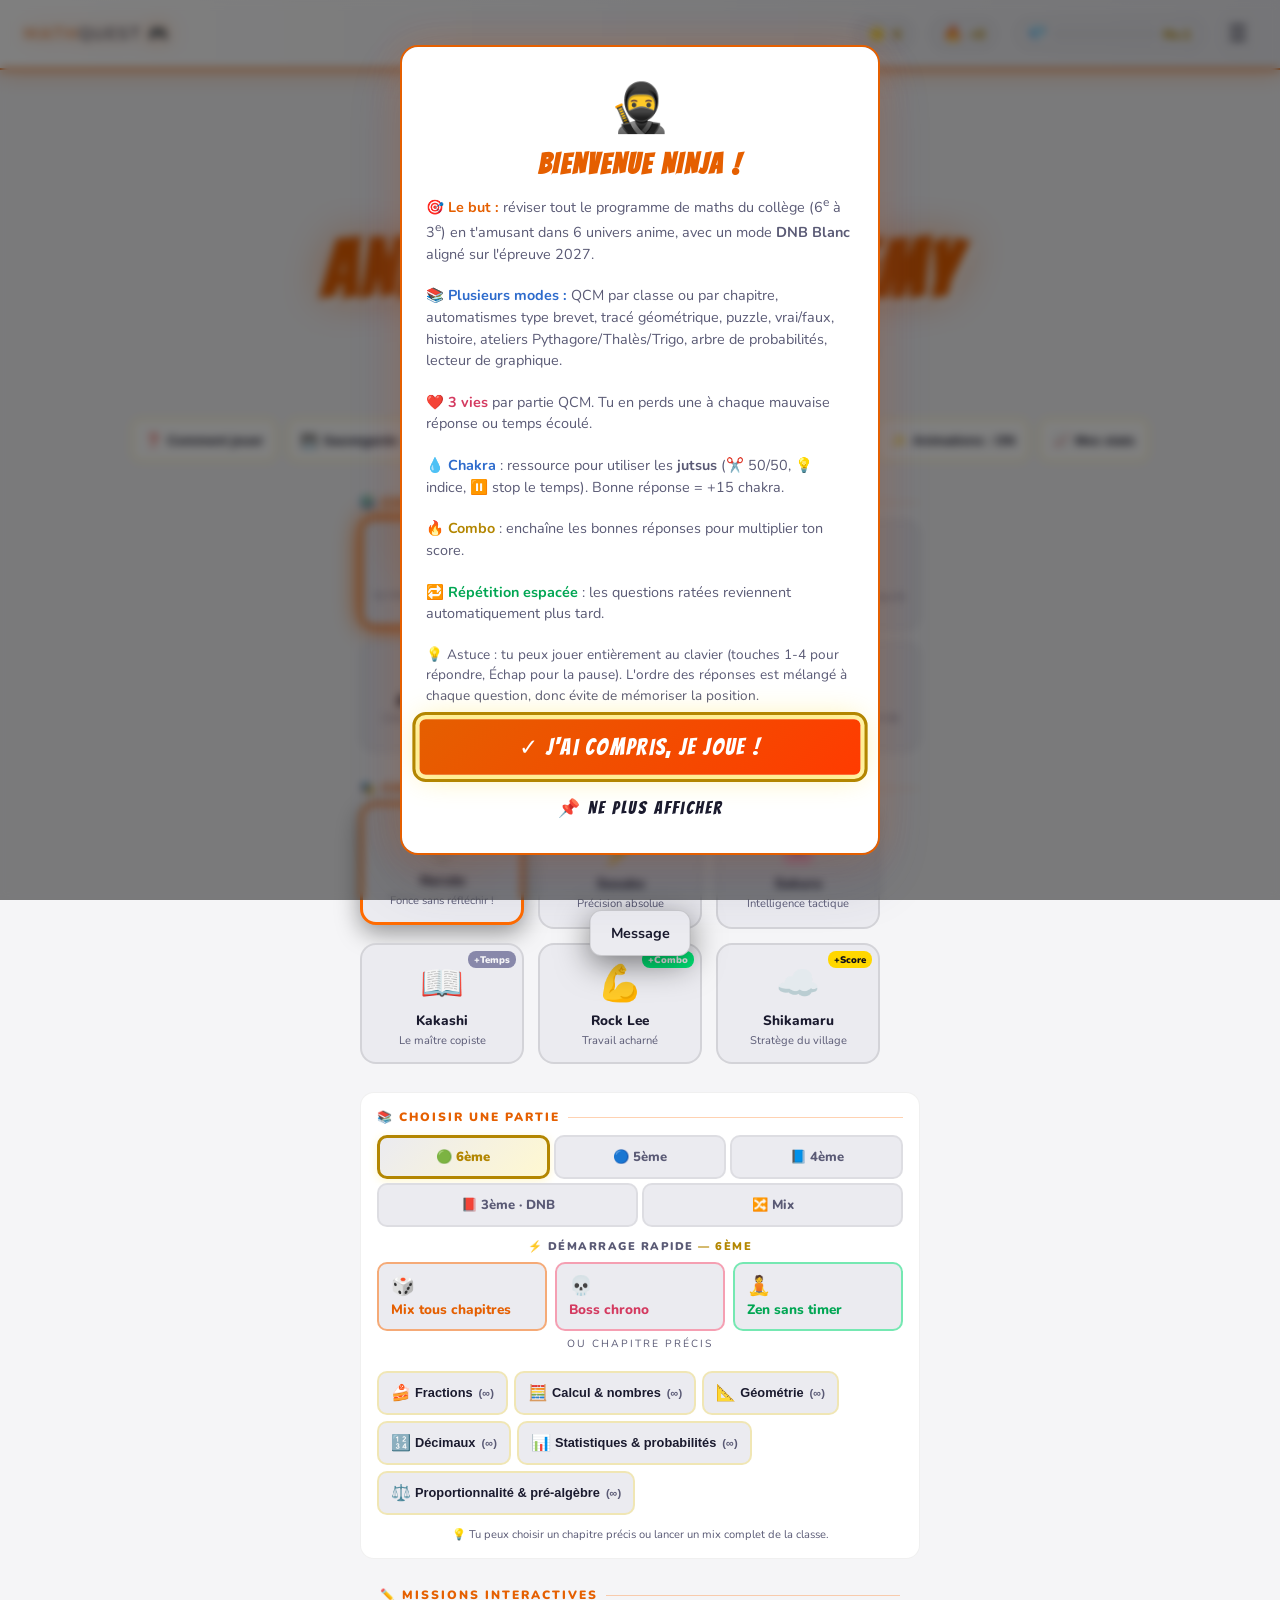
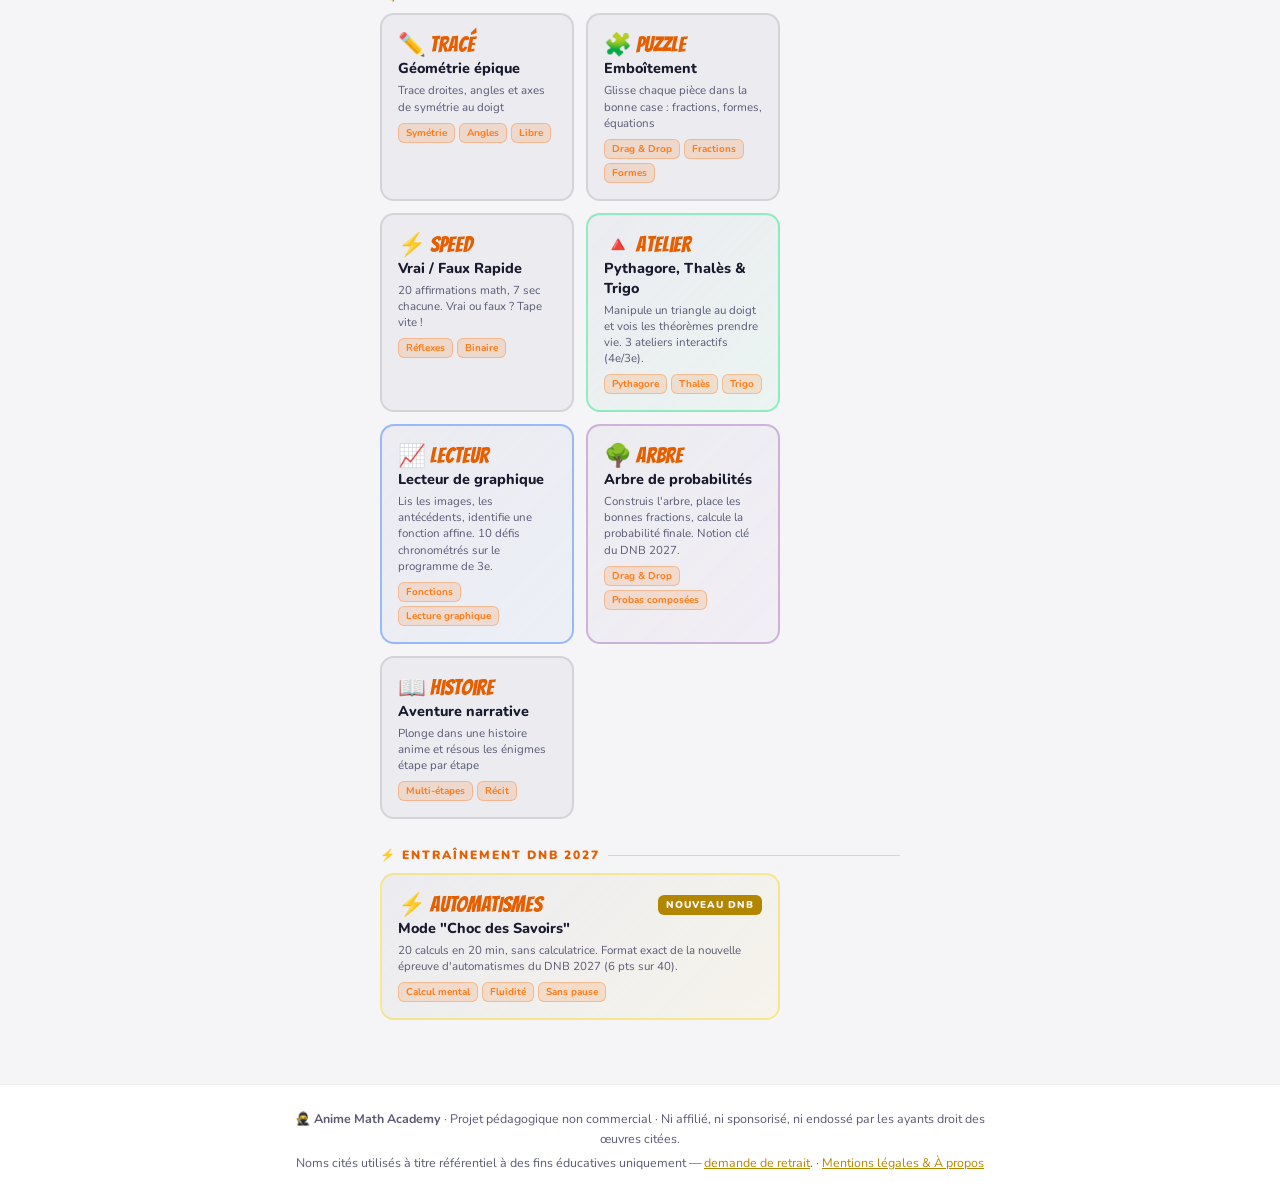
==== commit 1161410a: "Défilement du QCM dans index.html et corrections de la couche après revue Jeu classique (index.html," ====
--- a/anime.html
+++ b/anime.html
@@ -2283,12 +2283,16 @@
   font-family: 'Nunito', sans-serif; font-size: .72rem; font-weight: 800; letter-spacing: 0; color: var(--gray);
 }
 .fx-emoji { font-family: 'Nunito', sans-serif; letter-spacing: 0; }
+.fx-blade {
+  position: absolute; z-index: -1; top: 0; right: 0; bottom: 0; left: 0; opacity: 0;
+  background: var(--dark);
+}
 #fx-lite-drawer:disabled, #fx-set-drawer:disabled, #fx-set-home:disabled,
-#fx-set-pause:disabled, #fx-set-auto-pause:disabled { opacity: .45; cursor: default; }
+#fx-set-pause[aria-disabled], #fx-set-auto-pause[aria-disabled] { opacity: .45; cursor: default; }
 #fx-set-pause, #fx-set-auto-pause { font-size: .95rem; letter-spacing: 1px; }
-html[data-fx="off"] .chakra-dot,
-html[data-fx="off"] .hero-ninja,
-html[data-fx="off"] #screen-loading > div { animation-play-state: paused !important; }
+html[data-fx="off"]:not([data-fx-dead]) .chakra-dot,
+html[data-fx="off"]:not([data-fx-dead]) .hero-ninja,
+html[data-fx="off"]:not([data-fx-dead]) #screen-loading > div { animation-play-state: paused !important; }
 /* 20-battle.css */
 #fx-arena {
   display: none; position: relative; overflow: hidden; box-sizing: border-box;
@@ -2327,9 +2331,10 @@
 }
 .fx-ar-combo {
   min-height: 1em; font: 400 1.4rem/1 'Bangers', Impact, 'Arial Black', cursive;
-  letter-spacing: 1px; color: var(--fx-c, var(--white));
+  letter-spacing: 1px; white-space: nowrap; color: var(--fx-c, var(--white));
 }
 #fx-arena[data-fx-etat=""] .fx-ar-combo:empty::before { content: 'VS'; color: var(--gray); opacity: .35; }
+#fx-arena.fx-down .fx-ar-combo { color: var(--gray); }
 .fx-ar-tag {
   max-width: 100%; min-height: 1em; overflow: hidden; text-overflow: ellipsis; white-space: nowrap;
   font-size: .7rem; font-weight: 800; letter-spacing: .4px; color: var(--gray);
@@ -2388,21 +2393,17 @@
   background: var(--dark3); border: 1px solid var(--border-medium); box-shadow: 0 4px 14px rgba(0, 0, 0, .3);
   font: 18px/1 "Apple Color Emoji", "Segoe UI Emoji", "Noto Color Emoji", sans-serif;
 }
-@media (max-width: 480px) { .fx-ult { font-size: 1.3rem; } }
+@media (max-width: 480px) { .fx-ult { font-size: 1.3rem; } .fx-rev { padding: 5px 10px; font-size: .95rem; letter-spacing: .5px; } }
 .fx-ladder {
   position: absolute; display: flex; align-items: flex-end; gap: 8px; transform: translate(-50%, -50%);
   white-space: nowrap; font: 30px/1.15 "Apple Color Emoji", "Segoe UI Emoji", "Noto Color Emoji", sans-serif;
-}
-.fx-ladder-chip {
-  padding: 6px 16px 8px; border-radius: 999px; font-size: 24px;
-  background: var(--dark2); border: 1px solid var(--border-medium); box-shadow: 0 4px 16px rgba(0, 0, 0, .35);
 }
 .fx-rung { display: block; opacity: .3; filter: grayscale(1); }
 .fx-rung:nth-child(2) { margin-bottom: 5px; }
 .fx-rung:nth-child(3) { margin-bottom: 10px; }
 .fx-rung:nth-child(4) { margin-bottom: 15px; }
 .fx-rung:nth-child(5) { margin-bottom: 20px; }
-@media (min-width: 481px) { .fx-ladder { font-size: 40px; gap: 12px; } .fx-ladder-chip { font-size: 28px; } }
+@media (min-width: 481px) { .fx-ladder { font-size: 40px; gap: 12px; } }
 .fx-vs {
   position: absolute; left: 0; right: 0; top: 20%; display: flex; align-items: center; justify-content: center;
   gap: 18px; white-space: nowrap; font: 3rem/1.15 "Apple Color Emoji", "Segoe UI Emoji", "Noto Color Emoji", sans-serif;
@@ -2410,6 +2411,13 @@
 .fx-vs b {
   font: 400 2.4rem/1 'Bangers', Impact, 'Arial Black', cursive; letter-spacing: 2px;
   color: var(--fx-u, var(--white)); text-shadow: 2px 2px 0 var(--dark2);
+}
+/* 40-textmodes.css */
+.fx-tm-box { position: absolute; opacity: 0; box-sizing: border-box; border: 3px solid; border-radius: 18px; box-shadow: 0 0 12px; }
+/* 50-interactive.css */
+.fx-at-stamp {
+  padding: 0 8px; border: 2px solid currentColor; border-radius: 7px;
+  background: var(--fx-bg, #0D0D1A);
 }
 </style>
 </head>
@@ -5373,6 +5381,28 @@
   // Écrans utilisant flex column
   const flexScreens = ['home', 'loading', 'result', 'auto-menu', 'auto-result', 'tf-result', 'story-result', 'dnb-intro', 'dnb-transition', 'dnb-result', 'proba-tree-result', 'graph-reader-result'];
   el.style.display = flexScreens.includes(id) ? 'flex' : 'block';
+  // Écrans de résultat : toujours affichés depuis le haut. Sinon la page reste défilée là où
+  // se trouvait le dernier bouton « suivant » et le rang arrive coupé sous l'en-tête.
+  if (/result$/.test(id)) window.scrollTo(0, 0);
+}
+
+// Ramène un bloc dans la zone visible, entre l'en-tête collant et le bas de la fenêtre.
+// Ne fait rien s'il est déjà entièrement visible. Sinon cale le bas du bloc en bas de la fenêtre
+// (on garde un maximum de contexte au-dessus : chrono, progression) sans jamais cacher le haut
+// du bloc sous l'en-tête. Défilement instantané (aucune animation), le focus n'est pas déplacé.
+function bringIntoView(el) {
+  if (!el) return;
+  const r = el.getBoundingClientRect();
+  if (!r.height) return; // écran masqué
+  const header = document.querySelector('header');
+  const top = header ? Math.max(0, header.getBoundingClientRect().bottom) : 0;
+  const bottom = window.innerHeight || document.documentElement.clientHeight;
+  if (r.top >= top && r.bottom <= bottom) return; // déjà entièrement visible
+  const gap = 8;
+  const y = window.pageYOffset || document.documentElement.scrollTop || 0;
+  const alignTop = y + r.top - top - gap;
+  const alignBottom = y + r.bottom - bottom + gap;
+  window.scrollTo(0, Math.max(0, Math.min(alignTop, alignBottom)));
 }
 
 function showHome() {
@@ -5860,6 +5890,10 @@
   // Timer
   updateTimerUI();
   startTimer();
+
+  // Sur petit écran, la page reste défilée là où se trouvait « QUESTION SUIVANTE » :
+  // on ramène la nouvelle question (énoncé + réponses) dans la fenêtre.
+  bringIntoView(document.getElementById('question-wrap'));
 }
 
 function startTimer() {
@@ -11979,7 +12013,7 @@
 function makeWrapper(name, rec) {
   var orig = rec.orig, pairs = rec.pairs;
   return function () {
-    var ctx = null, i, p, n = S.dead ? 0 : pairs.length, live = S.pref !== 'off';
+    var ctx = null, i, p, n = pairs.length, live = !S.dead && S.pref !== 'off';
     for (i = 0; i < n; i++) {
       p = pairs[i];
       if (p.off || !(live || p.always)) continue;
@@ -12016,19 +12050,27 @@
 FX.emit = function (type, data, scope) {
   if (S.dead || S.pref === 'off') return false;
   if (blocked()) { drop(type, 'bloqué'); return false; }
-  if (queue.length >= 32) { drop(type, 'file pleine'); return false; }
+  if (queue.length >= 32) {
+    purge();
+    if (queue.length >= 32 && type !== 'screen') { drop(type, 'file pleine'); return false; }
+  }
   if (scope === undefined) scope = 'screen';
   queue.push({ type: type, data: data, scope: scope, tok: scope ? (tokens[scope] || 0) : 0, scr: S.screen });
   wake();
   return true;
 };
+function stale(ev) { return !!ev.scope && ((tokens[ev.scope] || 0) !== ev.tok || ev.scr !== S.screen); }
+function purge() {
+  var i;
+  for (i = queue.length - 1; i >= 0; i--) if (stale(queue[i])) { drop(queue[i].type, 'portée'); queue.splice(i, 1); }
+}
 function flush() {
   if (!queue.length) return;
   var q = queue, i, ev;
   queue = [];
   for (i = 0; i < q.length; i++) {
     ev = q[i];
-    if (ev.scope && ((tokens[ev.scope] || 0) !== ev.tok || ev.scr !== S.screen)) { drop(ev.type, 'portée'); continue; }
+    if (stale(ev)) { drop(ev.type, 'portée'); continue; }
     dispatch(ev.type, ev.data);
   }
 }
@@ -12055,6 +12097,7 @@
     try { cancelers[i](scope, all); } catch (e) { oops(e, 'cancel'); }
   }
   if (all) queue.length = 0;
+  if (scope === 'q') FX.cancel('cue');
 };
 FX.after = function (ms, fn, scope) {
   if (S.dead || S.pref === 'off') return 0;
@@ -12143,6 +12186,10 @@
     return { x: x, y: y, w: w, h: h, cx: x + w / 2, cy: y + h / 2,
              inView: y + h > 0 && y < FX.vh() && x + w > 0 && x < FX.vw() };
   } catch (e) { return null; }
+};
+FX.seen = function (t) {
+  var r = FX.rect(t), h = FX.rect('header');
+  return r && r.inView && r.cy > 0 && r.cy < FX.vh() && !(h && h.inView && r.cy < h.y + h.h) ? r : null;
 };
 FX.el = function (tag, cls, parent, text) {
   var el = D.createElement(tag);
@@ -12343,7 +12390,6 @@
   requestAnimationFrame(tick);
 }
 function tick(t) {
-  running = false;
   try {
     if (S.dead || S.pref === 'off') FX.cancel('*');
     else if (blocked()) suspend('bloqué');
@@ -12353,13 +12399,13 @@
       if (pn || shapes.length) {
         if (sizeDirty) measure();
         showCanvas(true);
-        step(lastT ? Math.min(t - lastT, 34) / 1000 : 0.016);
+        step(lastT ? Math.min(t - lastT, 100) / 1000 : 0.016);
       }
     }
   } catch (e) { oops(e, 'tick'); pn = 0; shapes.length = 0; }
   lastT = t;
-  if (pn || shapes.length || queue.length) { running = true; requestAnimationFrame(tick); }
-  else showCanvas(false);
+  if (pn || shapes.length || queue.length) requestAnimationFrame(tick);
+  else { running = false; showCanvas(false); }
 }
 var anims = [];
 function hasTransform(fr) {
@@ -12396,7 +12442,7 @@
   log('anim', lv, 0, o.name || el.id);
   return a;
 };
-var nodes = [], plateEl = null;
+var nodes = [], plateEl = null, plateEnd = 0;
 function dropNode(el) {
   var i;
   for (i = nodes.length - 1; i >= 0; i--) if (nodes[i].el === el) nodes.splice(i, 1);
@@ -12432,17 +12478,19 @@
     });
 };
 function plate(kind, text, o) {
-  var lv = gate(o), r, right = o.side === 'right';
+  var lv = gate(o), r, right = o.side === 'right', ms;
   if (!lv || !stage) return null;
   if (lv < 2) kind = 0;
   if (plateEl) dropNode(plateEl);
   r = o.anchor ? FX.rect(o.anchor) : null;
+  ms = o.ms || (kind ? 1000 : 900);
+  plateEnd = now() + ms;
   return (plateEl = stageNode(kind ? 'fx-cutin' : 'fx-banner', o, kind ? 'translateY(-50%) ' : 'translate(-50%,-50%) ',
     kind ? 'translateX(' + (right ? '' : '-') + '100%)' : (lv < 2 ? '' : 'scale(.6)'),
     kind ? 'translateX(' + (right ? '-' : '') + '30%)' : (lv < 2 ? '' : 'scale(1.05)'),
-    o.ms || (kind ? 1000 : 900), function (el) {
+    ms, function (el) {
       if (o.emoji) FX.el('span', 'fx-emoji', el, o.emoji);
-      FX.el('strong', '', el, text);
+      if (text) FX.el('strong', '', el, text);
       if (o.sub) FX.el('small', '', el, o.sub);
       if (o.color) el.style.setProperty('--fx-c', o.color);
       el.style.top = (r ? r.cy : dflt(o.y, FX.vh() * 0.28)) + 'px';
@@ -12450,6 +12498,19 @@
 }
 FX.fx.banner = function (text, o) { return plate(0, text, o || {}); };
 FX.fx.cutin = function (text, o) { return plate(1, text, o || {}); };
+FX.fx.busy = function () { return plateEl ? Math.max(1, plateEnd - now()) : 0; };
+FX.fx.head = function (text, o) {
+  var h = FX.rect('header'), el;
+  if (!h || h.y < -4 || h.y + h.h > FX.vh()) return null;
+  o = o || {};
+  o.anchor = h;
+  el = plate(0, text, o);
+  if (el && o.n) {
+    FX.fx.burst(h.cx, h.y + h.h, { n: o.n, kind: 'star', angle: -1.5708, spread: 3, speed: 440, life: 640, size: 6, gravity: 40, drag: 2.4,
+                                   colors: o.colors, color: o.color, scope: o.scope });
+  }
+  return el;
+};
 var lastTint = -1e9;
 FX.fx.tint = function (color, o) {
   o = o || {};
@@ -12554,23 +12615,30 @@
 /* 03-settings.js */
 var FX_KEY = 'amat_fx_v1';
 var ui = [];
+var choice = null;
 function storePref() {
   try {
-    if (FX.game.saveOn() && S.explicit) localStorage.setItem(FX_KEY, JSON.stringify({ v: 1, n: S.pref, d: S.lastOn }));
+    if (FX.game.saveOn() && choice) localStorage.setItem(FX_KEY, JSON.stringify({ v: 1, n: choice.n, d: choice.d, r: choice.r ? 1 : 0 }));
     else localStorage.removeItem(FX_KEY);
   } catch (e) {}
 }
 function loadPref() {
-  var o = null;
-  try { if (FX.game.saveOn()) o = JSON.parse(localStorage.getItem(FX_KEY) || 'null'); } catch (e) { o = null; }
-  if (o && LEVELS.hasOwnProperty(o.n)) {
-    S.pref = o.n; S.explicit = true;
-    S.lastOn = o.n !== 'off' ? o.n : (o.d === 'leger' || o.d === 'complet' ? o.d : S.lastOn);
-  } else storePref();
-}
-function systemDefault() {
-  S.pref = S.reduced ? 'off' : 'complet';
-  S.lastOn = S.reduced ? 'leger' : 'complet';
+  var o;
+  try {
+    if (FX.game.saveOn()) {
+      o = JSON.parse(localStorage.getItem(FX_KEY));
+      if (o && o.v === 1 && typeof o.n === 'string' && LEVELS.hasOwnProperty(o.n)) {
+        choice = { n: o.n, d: o.n !== 'off' ? o.n : o.d === 'leger' || o.d === 'complet' ? o.d : '', r: o.r === 1 };
+      }
+    }
+  } catch (e) {}
+  if (!choice) storePref();
+}
+function derive() {
+  var c = choice && (choice.r || !S.reduced) ? choice : null;
+  S.explicit = !!c;
+  S.pref = c ? c.n : S.reduced ? 'off' : 'complet';
+  S.lastOn = (c && c.d) || (S.reduced ? 'leger' : 'complet');
 }
 function applyLevel(prev) {
   ROOT.setAttribute('data-fx', S.dead ? 'off' : S.pref);
@@ -12582,10 +12650,14 @@
 FX.setLevel = function (level, source) {
   if (S.dead || !LEVELS.hasOwnProperty(level)) return FX.level();
   var prev = S.pref;
-  if (source === 'systeme') { if (S.explicit) return prev; }
-  else S.explicit = true;
-  S.pref = level;
-  if (level !== 'off') S.lastOn = level;
+  if (source === 'systeme') {
+    if (S.explicit) return prev;
+    S.pref = level;
+    if (level !== 'off') S.lastOn = level;
+  } else {
+    choice = { n: level, d: level !== 'off' ? level : S.lastOn, r: S.reduced };
+    derive();
+  }
   applyLevel(prev);
   if (source !== 'systeme') storePref();
   return S.pref;
@@ -12593,14 +12665,22 @@
 FX.toggle = function () { return FX.setLevel(S.pref === 'off' ? S.lastOn : 'off'); };
 function syncUI() {
   var on = !S.dead && S.pref !== 'off', lite = S.pref === 'leger', i, u, pressed;
-  for (i = 0; i < ui.length; i++) {
+  for (i = ui.length - 1; i >= 0; i--) {
     u = ui[i];
+    if (S.dead && u.modal) {
+      if (D.activeElement !== u.btn) {
+        if (u.btn.parentNode) u.btn.parentNode.removeChild(u.btn);
+        ui.splice(i, 1);
+        continue;
+      }
+      if (!u.wait) { u.wait = 1; u.btn.addEventListener('focusout', syncUI); }
+      u.btn.setAttribute('aria-disabled', 'true');
+    }
     pressed = u.kind === 'lite' ? (on && lite) : on;
     u.btn.setAttribute('aria-pressed', pressed ? 'true' : 'false');
-    u.btn.disabled = S.dead || (u.kind === 'lite' && !on);
+    u.btn.disabled = (S.dead && !u.modal) || (u.kind === 'lite' && !on);
     u.label.textContent = S.dead ? 'Animations : indisponibles'
       : (u.kind === 'lite' ? 'Effets légers : ' : 'Animations : ') + (pressed ? 'ON' : 'OFF');
-    if (u.active) { if (pressed) u.btn.classList.add('active'); else u.btn.classList.remove('active'); }
   }
 }
 function makeButton(id, cls, emoji, kind, iconCls, labelCls) {
@@ -12616,7 +12696,7 @@
       else if (FX.toggle() !== 'off') confirmBurst(b);
     } catch (e) { oops(e, 'reglage'); }
   });
-  ui.push({ btn: b, label: lb, kind: kind, active: /home-action-btn/.test(cls) });
+  ui.push({ btn: b, label: lb, kind: kind, modal: /pause/.test(id) });
   return b;
 }
 function confirmBurst(b) {
@@ -12633,7 +12713,7 @@
   if (theme && theme.parentNode) {
     theme.parentNode.insertBefore(makeButton('fx-set-home', 'btn-control home-action-btn', '✨', 'power'), theme.nextSibling);
   }
-  for (i = 0; i < pauses.length; i++) {
+  for (i = 0; i < pauses.length && !S.dead; i++) {
     box = D.querySelector('#' + pauses[i] + ' .modal-actions');
     if (box) box.appendChild(makeButton(i ? 'fx-set-auto-pause' : 'fx-set-pause', 'btn-sec', '✨', 'power'));
   }
@@ -12642,15 +12722,15 @@
 function initSettings() {
   var mq = W.matchMedia ? W.matchMedia('(prefers-reduced-motion: reduce)') : null;
   S.reduced = !!(mq && mq.matches);
-  systemDefault();
   loadPref();
+  derive();
   ROOT.setAttribute('data-fx', S.dead ? 'off' : S.pref);
   if (mq) {
     var onChange = function () {
+      var prev = S.pref;
       S.reduced = !!mq.matches;
-      if (S.explicit || S.dead) return;
-      var prev = S.pref;
-      systemDefault();
+      if (S.dead) return;
+      derive();
       applyLevel(prev);
     };
     if (mq.addEventListener) mq.addEventListener('change', onChange); else if (mq.addListener) mq.addListener(onChange);
@@ -12680,6 +12760,7 @@
   };
   D.addEventListener('pointerdown', onInput, { capture: true, passive: true });
   D.addEventListener('keydown', onInput, { capture: true, passive: true });
+  W.addEventListener('scroll', function () { if (!S.dead && S.pref !== 'off') FX.cancel('cue'); }, { passive: true });
   D.addEventListener('visibilitychange', function () {
     try { if (D.hidden) { if (S.pref !== 'off' && !S.dead) suspend('caché'); } else resume(); } catch (e) {}
   });
@@ -12688,12 +12769,19 @@
 FX.module('arrivee', function (FX) {
   FX.on('screen', function (d) {
     if (d.profile === 'sobre') return;
-    var el = document.getElementById('screen-' + d.id);
-    if (!el) return;
-    FX.play('arrivee', function (lv) {
-      FX.anim(el, lv > 1 ? [{ opacity: 0, transform: 'translateY(10px)' }, { opacity: 1, transform: 'none' }]
-                         : [{ opacity: 0 }, { opacity: 1 }],
-              { duration: lv > 1 ? 220 : 140, name: 'arrivee' });
+    FX.play('arrivee', function (lv, pal) {
+      var n = FX.node('fx-blade'), h = FX.rect('header'), home = d.id === 'home', cer = d.profile === 'ceremony';
+      if (!n) return;
+      n.style.top = (h && h.inView ? Math.max(0, h.y + h.h) : 0) + 'px';
+      if (lv < 2 || d.prev === 'loading') {
+        FX.anim(n, [{ opacity: 1 }, { opacity: 0 }], { duration: 140, easing: 'linear', fill: 'none', remove: true, name: 'fx-blade' });
+        return;
+      }
+      n.style[cer ? 'borderTop' : home ? 'borderRight' : 'borderLeft'] = '10px solid ' + pal.u;
+      n.style.boxShadow = '0 0 26px 3px ' + FX.color.alpha(pal.u, 0.55);
+      FX.anim(n, [{ opacity: 1, transform: 'none' },
+                  { opacity: 1, transform: cer ? 'translateY(100%)' : 'translateX(' + (home ? '-' : '') + '100%)' }],
+              { duration: cer ? 340 : home ? 240 : 300, easing: 'cubic-bezier(.7,0,.2,1)', fill: 'none', remove: true, name: 'fx-blade' });
     }, { info: d.id });
   });
 });
@@ -12729,19 +12817,21 @@
     return !!st && !st.infiniteChapter && st.qIndex >= st.questions.length - 1 && !(st.missedQueue && st.missedQueue.length);
   }
   function apres(res, last) {
-    var st = FX.game.state(), boss = cur && cur.boss, free = cur && cur.free;
+    var st = FX.game.state(), boss = cur && cur.boss, free = cur && cur.free, down;
     if (!st || !cur) return;
     cls('fx-tense', 0); cls('fx-gel', 0);
     step(st.streak);
     if (res === 'ok') {
       put(tag, COMBOS[st.streak] || (st.streak > 5 ? 'COMBO !' : ''));
+      if (last) put(combo, free ? 'BRAVO !' : boss ? 'BOSS VAINCU !' : 'K.O. !');
       if (boss) bars(cur.n, last ? 0 : Math.max(0, cur.n - st.correct));
       else if (!free) bars(1, 0);
       el.setAttribute('data-fx-etat', free ? '' : last ? 'sorti' : boss ? '' : 'ko');
     } else {
       el.setAttribute('data-fx-etat', boss || free ? '' : 'fuite');
       put(tag, res === 'temps' ? '⏳ Temps écoulé' : `👇 Lis l'explication`);
-      cls('fx-down', boss && st.hp <= 0);
+      cls('fx-down', down = boss && st.hp <= 0);
+      if (down) put(combo, 'FIN DU COMBAT');
     }
   }
   function sync() {
@@ -12783,12 +12873,8 @@
     return cur;
   }
   function geo() {
-    var a = FX.rect(el), hd, h, f;
-    if (!a || !a.inView || a.cy > FX.vh()) return null;
-    hd = FX.rect('header');
-    if (hd && hd.inView && a.cy < hd.y + hd.h) return null;
-    h = FX.rect(hero); f = FX.rect(foe);
-    return h && f ? { a: a, h: h, f: f } : null;
+    var a = FX.seen(el), h = FX.rect(hero), f = FX.rect(foe);
+    return a && h && f ? { a: a, h: h, f: f } : null;
   }
   FX.arena = { el: el, hero: hero, foe: foe, tag: tag, combo: combo, hp: hp,
                sync: sync, apres: apres, fin: fin, geo: geo };
@@ -12803,7 +12889,7 @@
 FX.module('combat', function (FX) {
   var A = FX.arena, D = document, PI = Math.PI;
   if (!A) return;
-  var qAt = 0, lvAt = 0, tense = false, gel = false, busy = 0, cueA = null, rep = null, repTok = 0, repAt = 0;
+  var qAt = 0, lvAt = 0, lvK = 0, lvB = null, tense = false, gel = false, rep = null, repTok = 0, repAt = 0, F = FX.fx;
   var MELEE = { vortex: 1, impact: 1, crescent: 1 };
   function now() { return performance.now(); }
   function Q(o) { o.scope = 'q'; return o; }
@@ -12816,6 +12902,7 @@
   function mv(node, frames, ms, delay, fill) {
     return FX.anim(node, frames, { duration: ms, delay: delay || 0, fill: fill || 'none', scope: 'q', name: node.className });
   }
+  function voile(ms) { mv(A.tag.parentNode, [tf('none', 1), tf('none', 0, 0.15), tf('none', 0, 0.8), tf('none', 1)], ms); }
   function btnRect(i) {
     var l = D.querySelectorAll('#answers-grid .answer-btn');
     return i >= 0 && l[i] ? FX.rect(l[i]) : null;
@@ -12832,7 +12919,7 @@
   FX.wrap('loadQuestion', null, function () {
     var s = state, t = now();
     FX.bump('q');
-    tense = gel = false; cueA = null;
+    tense = gel = false;
     if (!s.questions[s.qIndex] || FX.env.screen() !== 'game') return;
     if (t - qAt > 100 && FX.emit('qcm:q')) qAt = t;
   });
@@ -12864,7 +12951,7 @@
   });
   FX.wrap('addXP', function () { return state.level; }, function (before) {
     var t = now();
-    if (state.level > before && t - lvAt > 100 && FX.emit('xp:niveau')) lvAt = t;
+    if (state.level > before && t - lvAt > 100 && FX.emit('xp:niveau', 0, null)) lvAt = t;
   });
   FX.on('qcm:q', function () {
     var c;
@@ -12885,63 +12972,72 @@
     var c = pal.c, u = pal.u, R = f.h * 0.55 * k, i, a, x, y, nx, pts = [];
     if (s === 'vortex') {
       for (i = 0; i <= 12; i++) { a = i * 0.95; pts.push([f.cx + Math.cos(a) * (5 + i * R / 9), f.cy + Math.sin(a) * (5 + i * R / 9)]); }
-      FX.fx.trail(pts, Q({ n: Math.round(16 * k), color: c, life: 420, stagger: 160 }));
-      FX.fx.ring(f.cx, f.cy, Q({ r1: R * 1.5, color: u }));
+      F.trail(pts, Q({ n: Math.round(16 * k), color: c, life: 420, stagger: 160 }));
+      F.ring(f.cx, f.cy, Q({ r1: R * 1.5, color: u }));
     } else if (s === 'stretch') {
-      FX.fx.slash(h.cx, h.cy, f.cx, f.cy, Q({ width: 9 * k, ms: 240, color: c }));
-      FX.fx.ring(f.cx, f.cy, Q({ r1: R * 1.3, width: 4, color: u }));
-      FX.fx.ring(f.cx, f.cy, Q({ r1: R * 1.8, ms: 400, color: c }));
+      F.slash(h.cx, h.cy, f.cx, f.cy, Q({ width: 9 * k, ms: 240, color: c }));
+      F.ring(f.cx, f.cy, Q({ r1: R * 1.3, width: 4, color: u }));
+      F.ring(f.cx, f.cy, Q({ r1: R * 1.8, ms: 400, color: c }));
     } else if (s === 'beam') {
-      FX.fx.ring(h.cx, h.cy, Q({ r0: h.h * 0.7, r1: 5, ms: 220, color: u }));
-      FX.fx.slash(h.cx, h.cy, f.cx, f.cy, Q({ width: 11 * k, ms: 280, color: u }));
-      FX.fx.slash(h.cx, h.cy, f.cx, f.cy, Q({ width: 4 * k, ms: 280, color: pal.light ? c : '#FFFFFF' }));
-      FX.fx.streaks(h.cx, h.cy, f.cx, f.cy, Q({ n: Math.round(8 * k), ms: 170, jitter: 9, color: c }));
+      F.ring(h.cx, h.cy, Q({ r0: h.h * 0.7, r1: 5, ms: 220, color: u }));
+      F.slash(h.cx, h.cy, f.cx, f.cy, Q({ width: 11 * k, ms: 280, color: u }));
+      F.slash(h.cx, h.cy, f.cx, f.cy, Q({ width: 4 * k, ms: 280, color: pal.light ? c : '#FFFFFF' }));
+      F.streaks(h.cx, h.cy, f.cx, f.cy, Q({ n: Math.round(8 * k), ms: 170, jitter: 9, color: c }));
     } else if (s === 'crescent') {
       for (i = 0; i < (k > 1.3 ? 3 : k > 1 ? 2 : 1); i++) {
-        FX.fx.slash(f.cx - R, f.cy - R + i * 9, f.cx + R, f.cy + R - i * 9,
+        F.slash(f.cx - R, f.cy - R + i * 9, f.cx + R, f.cy + R - i * 9,
                     Q({ curve: (i % 2 ? -1 : 1) * R * 0.7, width: 5, ms: 240 + i * 50, color: i ? u : c }));
       }
-      FX.fx.burst(f.cx, f.cy, Q({ n: Math.round(6 * k), kind: 'rect', speed: 120, gravity: 160, color: c }));
+      F.burst(f.cx, f.cy, Q({ n: Math.round(6 * k), kind: 'rect', speed: 120, gravity: 160, color: c }));
     } else if (s === 'bolt') {
       x = h.cx; y = h.cy;
       for (i = 1; i <= 5; i++) {
         nx = h.cx + (f.cx - h.cx) * i / 5; a = i === 5 ? f.cy : h.cy + (i % 2 ? -1 : 1) * 9 * k;
-        FX.fx.slash(x, y, nx, a, Q({ width: 3.5 * k, ms: 230, color: u }));
+        F.slash(x, y, nx, a, Q({ width: 3.5 * k, ms: 230, color: u }));
         x = nx; y = a;
       }
-      FX.fx.burst(f.cx, f.cy, Q({ n: Math.round(8 * k), kind: 'star', speed: 240, gravity: 0, life: 380, color: c }));
+      F.burst(f.cx, f.cy, Q({ n: Math.round(8 * k), kind: 'star', speed: 240, gravity: 0, life: 380, color: c }));
     } else {
-      FX.fx.burst(f.cx, f.cy, Q({ n: Math.round(12 * k), kind: 'streak', speed: 300, gravity: 0, life: 300, color: c }));
-      FX.fx.ring(f.cx, f.cy, Q({ r1: R * 1.6, width: 5, color: u }));
-      FX.fx.float(FX.pick(['BAM !', 'PAF !', 'BOUM !']), f.cx - R * 3, f.cy - R * 0.3, Q({ rotate: -12, color: c, size: 18, ms: 460, dy: -10 }));
+      F.burst(f.cx, f.cy, Q({ n: Math.round(12 * k), kind: 'streak', speed: 300, gravity: 0, life: 300, color: c }));
+      F.ring(f.cx, f.cy, Q({ r1: R * 1.6, width: 5, color: u }));
+      F.float(FX.pick(['BAM !', 'PAF !', 'BOUM !']), Math.min(f.cx + 6, FX.vw() - 34), f.cy + f.h * 0.52, Q({ rotate: -8, color: c, size: 18, ms: 460, dy: 6 }));
     }
   }
   function juste(d, lv, pal, b, g, ult) {
     var full = lv > 1, c = pal.c, u = pal.u, x0 = 0, y0 = 0, h, f, sc, t0 = 0, T, dx, k, dash, seg, i, pts,
-        txt = d.free ? '✔' : '+' + d.pts.toLocaleString('fr-FR');
+        txt = d.free ? '✔' : '+' + d.pts.toLocaleString('fr-FR'),
+        rev = 'REVANCHE RÉUSSIE !', ulti = pal.power.toUpperCase() + ' ULTIME !',
+        mot = d.fin ? A.combo.textContent : d.retry ? rev : ult && !d.free ? ulti : '';
     if (b && b.inView) {
       x0 = b.x + 27; y0 = b.y;
-      FX.fx.ring(x0, b.cy, Q({ r0: 12, r1: 25, color: pal.good }));
-      FX.fx.burst(x0, y0, Q({ n: 8 + 2 * Math.min(d.n, 5), speed: 170, life: 340, angle: -PI / 2, spread: PI, gravity: 0, color: c }));
+      F.ring(x0, b.cy, Q({ r0: 12, r1: 25, color: pal.good }));
+      F.burst(x0, y0, Q({ n: 8 + 2 * Math.min(d.n, 5), speed: 170, life: 340, angle: -PI / 2, spread: PI, gravity: 0, color: c }));
     }
     if (!g) {
       sc = FX.rect('score');
       if (x0 && sc && sc.inView) {
-        FX.fx.streaks(x0, y0, sc.cx, sc.cy, Q({ n: 6, ms: 280, color: c }));
-        FX.fx.float(txt, sc.cx, sc.cy + 22, Q({ color: pal.good, size: 20, ms: 600, dy: -18 }));
+        F.streaks(x0, y0, sc.cx, sc.cy, Q({ n: 6, ms: 280, color: c }));
+        if (!mot) F.float(txt, sc.cx, sc.cy + 22, Q({ color: pal.good, size: 20, ms: 600, dy: -18 }));
+      }
+      k = Math.min(d.n, 5);
+      if (mot) F.head(mot, Q({ emoji: mot === rev ? '🌟' : pal.heroEmoji, color: mot === rev ? pal.good : c, colors: pal.set, n: mot === rev ? 20 : 30, ms: 1000 }));
+      else if (k > 1 && (sc = FX.rect('streak')) && sc.inView) {
+        F.ring(sc.cx, sc.cy, Q({ r0: 10, r1: 14 + 6 * k, width: 2 + k / 2, color: c }));
+        F.burst(sc.cx, sc.cy, Q({ n: 3 * k, kind: 'star', speed: 90 + 20 * k, life: 420, gravity: 0, color: c }));
       }
       return;
     }
     h = g.h; f = g.f;
-    if (x0) FX.fx.streaks(x0, y0, h.cx, h.cy, Q({ n: 8, ms: 190, color: c }));
+    if (x0) F.streaks(x0, y0, h.cx, h.cy, Q({ n: 8, ms: 190, color: c }));
     if (d.retry) {
-      FX.fx.banner('REVANCHE RÉUSSIE !', Q({ y: g.a.y + g.a.h + 4, emoji: '🌟', color: pal.good, ms: 1000 }));
-      busy = now() + 1000;
+      F.banner(rev, Q({ anchor: g.a, emoji: '🌟', color: pal.good, ms: 1000, cls: 'fx-rev' }));
+      voile(1000);
     } else if (ult && full && !d.free) {
-      FX.fx.cutin(pal.power.toUpperCase() + ' ULTIME !', Q({ anchor: g.a, emoji: pal.heroEmoji, color: c, ms: 560, cls: 'fx-ult' }));
-      FX.fx.tint(u, Q({ rect: g.a, alpha: 0.1, ms: 420 }));
-      t0 = 340; busy = now() + 560;
-    } else if (ult) FX.fx.float('ULTIME !', g.a.cx, g.a.cy + g.a.h * 0.2, Q({ color: c, size: 22, ms: 500, dy: -6 }));
+      F.cutin(ulti, Q({ anchor: g.a, emoji: pal.heroEmoji, color: c, ms: 560, cls: 'fx-ult' }));
+      F.tint(u, Q({ rect: g.a, alpha: 0.1, ms: 420 }));
+      voile(560);
+      t0 = 340;
+    } else if (ult) mv(A.tag, [tf('scale(1.7)'), tf('none')], 300);
     T = t0 + (full ? 180 : 90);
     k = ult ? 2 : d.n >= 4 ? 1.35 : d.n === 3 ? 1.2 : 1;
     dx = MELEE[pal.style] ? Math.min((f.cx - h.cx) * 0.55, 240) : 0;
@@ -12957,34 +13053,30 @@
     }
     seg = A.hp.querySelector('.fx-off');
     if (seg) mv(seg, [tf('none', 1), tf('scaleY(1.7)', 1, 0.4), tf('none', 0.2)], 300, T, 'backwards');
-    if (d.n >= 2) mv(A.combo, [tf('scale(1.8)'), tf('none')], 240);
+    if (d.fin) mv(A.combo, [tf('scale(2.6)', 0), tf('none', 1)], 300, T, 'backwards');
+    else if (d.n >= 2) mv(A.combo, [tf('scale(1.8)'), tf('none')], 240);
     FX.after(T, function () {
       if (full) geste(pal.style, h, f, pal, k);
-      FX.fx.burst(f.cx, f.cy, Q({ n: Math.round(8 * k), kind: 'star', speed: 180 * k, life: 420, color: u }));
-      FX.fx.float(txt, Math.min(f.cx, FX.vw() - 56), f.cy - 4, Q({ color: d.free ? pal.good : pal.warn, size: d.pts > 999 ? 26 : 22, ms: full ? 520 : 420, dy: -24 }));
+      F.burst(f.cx, f.cy, Q({ n: Math.round(8 * k), kind: 'star', speed: 180 * k, life: 420, color: u }));
+      F.float(txt, Math.min(f.cx, FX.vw() - 56), f.cy - 4, Q({ color: d.free ? pal.good : pal.warn, size: d.pts > 999 ? 26 : 22, ms: full ? 520 : 420, dy: -24 }));
       if (d.retry) {
         for (pts = [], i = 0; i <= 10; i++) pts.push([f.cx + Math.cos(i * 0.63) * f.h * 0.8, f.cy + Math.sin(i * 0.63) * f.h * 0.8]);
-        FX.fx.trail(pts, Q({ n: 14, color: pal.warn, life: 520, stagger: 220 }));
-        FX.fx.confetti(Q({ n: 20, from: f, ms: 900 }));
+        F.trail(pts, Q({ n: 14, color: pal.warn, life: 520, stagger: 220 }));
+        F.confetti(Q({ n: 20, from: f, ms: 900 }));
       }
       if (d.fin) {
-        FX.fx.float(d.free ? 'BRAVO !' : d.boss ? 'BOSS VAINCU !' : 'K.O. !', g.a.cx, g.a.cy + g.a.h * 0.2, Q({ color: u, size: full ? 30 : 24, ms: 800, dy: -6 }));
-        FX.fx.ring(f.cx, f.cy, Q({ r1: f.h * 1.6, width: 5, ms: 420, color: c }));
-        FX.fx.confetti(Q({ n: d.free ? 12 : 30, from: f, ms: 900 }));
+        F.ring(f.cx, f.cy, Q({ r1: f.h * 1.6, width: 5, ms: 420, color: c }));
+        F.confetti(Q({ n: d.free ? 12 : 30, from: f, ms: 900 }));
       }
     }, 'q');
   }
   function cue() {
     var p = FX.rect('#feedback-panel'), n;
-    if (!p || p.y < FX.vh() - 40 || !(n = FX.node('fx-cue', 'q'))) return;
+    if (!p || p.y < FX.vh() - 40 || !(n = FX.node('fx-cue', 'cue'))) return;
     n.textContent = '👇';
-    cueA = FX.anim(n, [{ opacity: 0 }, { opacity: 1, offset: 0.1 }, { opacity: 1, offset: 0.85 }, { opacity: 0 }],
-                   { duration: 2600, scope: 'q', remove: true, name: 'fx-cue' });
-    if (!cueA && n.parentNode) n.parentNode.removeChild(n);
-  }
-  window.addEventListener('scroll', function () {
-    if (cueA) { try { cueA.cancel(); } catch (e) {} cueA = null; }
-  }, { passive: true });
+    if (!FX.anim(n, [{ opacity: 0 }, { opacity: 1, offset: 0.1 }, { opacity: 1, offset: 0.85 }, { opacity: 0 }],
+                 { duration: 2600, scope: 'cue', remove: true, name: 'fx-cue' })) FX.cancel('cue');
+  }
   function faux(d, lv, pal, g) {
     var full = lv > 1, h, f, gap, t;
     if (g) {
@@ -12999,14 +13091,14 @@
         else if (!d.down) {
           mv(A.hero, [tf('none'), tf('translateX(-7px) rotate(-5deg)'), tf('none')], 260, 150);
           FX.after(150, function () {
-            FX.fx.ring(h.cx + h.w * 0.45, h.cy, Q({ r0: 8, r1: h.h * 0.75, width: 4, color: pal.calm }));
-            FX.fx.sprite('🛡️', h.cx + h.w * 0.75, h.cy, Q({ size: 20, life: 420 }));
+            F.ring(h.cx + h.w * 0.45, h.cy, Q({ r0: 8, r1: h.h * 0.75, width: 4, color: pal.calm }));
+            F.sprite('🛡️', h.cx + h.w * 0.75, h.cy, Q({ size: 20, life: 420 }));
           }, 'q');
         }
       }
-      if (d.ko) FX.after(560, function () { FX.fx.float('FIN DU COMBAT', g.a.cx, g.a.cy - g.a.h * 0.2, Q({ color: pal.calm, size: 20, ms: 700, dy: -4 })); }, 'q');
+      if (d.ko) mv(A.combo, [tf('none', 0), tf('none', 1)], 280, 560, 'backwards');
     }
-    if (d.to && (t = FX.rect('#timer-num')) && t.inView) FX.fx.ring(t.cx, t.cy, Q({ r0: 24, r1: 5, ms: 420, color: pal.warn }));
+    if (d.to && (t = FX.rect('#timer-num')) && t.inView) F.ring(t.cx, t.cy, Q({ r0: 24, r1: 5, ms: 420, color: pal.warn }));
     cue();
   }
   FX.on('qcm:rep', function () {
@@ -13035,15 +13127,15 @@
         l = D.querySelectorAll('#answers-grid .answer-btn');
         for (i = 0; i < l.length; i++) {
           if (l[i].style.opacity === '0.2' && (r = FX.rect(l[i])) && r.inView) {
-            FX.fx.slash(r.x + 10, r.cy + 7, r.x + r.w - 10, r.cy - 7, Q({ width: 3, ms: 260, color: pal.calm }));
+            F.slash(r.x + 10, r.cy + 7, r.x + r.w - 10, r.cy - 7, Q({ width: 3, ms: 260, color: pal.calm }));
           }
         }
-        if (h) FX.fx.sprite('✂️', h.cx, h.y, Q({ size: 20, life: 520, speed: 28 }));
+        if (h) F.sprite('✂️', h.cx, h.y, Q({ size: 20, life: 520, speed: 28 }));
       } else if (type === 'hint') {
-        if (h) { FX.fx.sprite('💡', h.cx, h.y, Q({ size: 20, life: 560, speed: 28 })); FX.fx.ring(h.cx, h.cy, Q({ r1: h.h * 0.8, color: pal.warn })); }
+        if (h) { F.sprite('💡', h.cx, h.y, Q({ size: 20, life: 560, speed: 28 })); F.ring(h.cx, h.cy, Q({ r1: h.h * 0.8, color: pal.warn })); }
       } else if (f) {
-        FX.fx.ring(f.cx, f.cy, Q({ r0: f.h, r1: 8, ms: 420, color: pal.calm }));
-        FX.fx.burst(f.cx, f.cy, Q({ n: 10, speed: 60, life: 700, gravity: -40, color: pal.calm }));
+        F.ring(f.cx, f.cy, Q({ r0: f.h, r1: 8, ms: 420, color: pal.calm }));
+        F.burst(f.cx, f.cy, Q({ n: 10, speed: 60, life: 700, gravity: -40, color: pal.calm }));
       }
     }, { info: type });
   });
@@ -13053,18 +13145,25 @@
     A.sync();
     g = A.geo();
     FX.play('qcm-tension', function (lv, pal) {
-      if (g) FX.fx.ring(g.f.cx, g.f.cy, Q({ r1: g.f.h * 0.9, color: pal.warn, min: 2 }));
+      if (g) F.ring(g.f.cx, g.f.cy, Q({ r1: g.f.h * 0.9, color: pal.warn, min: 2 }));
     });
   });
   FX.on('xp:niveau', function () {
+    var id = FX.env.screen(), game = id === 'game', fete = FX.env.profile() === 'ceremony',
+        txt = game || (fete && FX.effective() > 1), k = ++lvK;
     lvAt = 0;
-    FX.after(Math.max(0, busy - now()) + (FX.env.screen() === 'game' ? 320 : 0), function () {
+    if (id === 'result') return;
+    FX.after(game ? 320 : txt ? 1300 : fete ? 600 : 0, function go() {
+      var hd = FX.rect('header'), r = FX.rect('level'), w = txt && !(lvB && lvB.parentNode) && F.busy();
+      if (k !== lvK) return;
+      if (w) { FX.after(w + 80, go); return; }
+      if (!hd || hd.y < -4 || !(txt || (r && r.inView))) return;
       FX.play('niveau', function (lv, pal) {
-        var st = FX.game.state(), hd = FX.rect('header'), r = FX.rect('level');
-        FX.fx.banner('NIVEAU ' + (st ? st.level : '') + ' !', { anchor: hd && hd.inView ? hd : null, y: 40, emoji: '⭐', color: pal.warn, ms: 1000 });
+        var st = FX.game.state();
+        if (txt) lvB = F.banner('NIVEAU ' + (st ? st.level : '') + ' !', { anchor: hd, emoji: '⭐', color: pal.warn, ms: 1000 });
         if (r && r.inView) {
-          FX.fx.ring(r.cx, r.cy, { r1: 30, color: pal.warn });
-          FX.fx.burst(r.cx, r.cy, { n: 12, kind: 'star', speed: 140, gravity: 60, color: pal.warn });
+          F.ring(r.cx, r.cy, { r1: 30, color: pal.warn });
+          F.burst(r.cx, r.cy, { n: 12, kind: 'star', speed: 140, gravity: 60, color: pal.warn, min: fete ? 2 : 1 });
         }
       });
     });
@@ -13074,7 +13173,7 @@
 /* 25-result.js */
 try { (function () {
 FX.module('verdict', function (FX) {
-  var D = document, W = window, PI = Math.PI, last = '', lastT = 0, live = false;
+  var D = document, W = window, PI = Math.PI, last = '', lastT = 0, live = false, F = FX.fx;
   var BACK = 'cubic-bezier(.2,1.5,.4,1)';
   function $(id) { return D.getElementById(id); }
   function centre(n) {
@@ -13097,12 +13196,17 @@
     live = FX.play('bilan', function (lv, pal) {
       var full = lv > 1, doux = d.ko || d.ri === 0, ranks = FX.game.uni() ? FX.game.uni().ranks : [],
           T = !full ? 0 : d.ko ? 300 : 280 + 140 * d.ri + 180, list = D.querySelectorAll('#trophies-list .trophy'),
-          hd = FX.rect('header'), top = hd && hd.inView ? hd.y + hd.h : 0, o = centre(rank), hh = rank.offsetHeight,
-          vu = o.y > top + 10 && o.y < FX.vh() - 10, x = vu ? o.x : FX.vw() / 2, y = vu ? o.y : top + 46,
+          hd = FX.rect('header'), o = centre(rank), hh = rank.offsetHeight, x = o.x, y = o.y, n = doux ? 7 : [0, 18, 26, 36, 48][d.ri] || 18,
           lad, i, tok;
-      if (!vu) hh = 56;
+      if (!(y > (hd && hd.inView ? hd.y + hd.h : 0) + 10 && y < FX.vh() - 10)) {
+        if (ranks[d.ri]) {
+          F.head(FX.seen(msg) ? '' : ranks[d.ri].title, { emoji: ranks[d.ri].emoji, color: doux ? pal.calm : pal.u, colors: doux ? 0 : pal.set, n: n, ms: full ? 1100 : 600 });
+        }
+        FX.after(full ? 1100 : 600, function () { live = false; });
+        return;
+      }
       if (full) {
-        if (!d.ko && ranks.length && (lad = FX.node('fx-ladder' + (vu ? '' : ' fx-ladder-chip')))) {
+        if (!d.ko && ranks.length && (lad = FX.node('fx-ladder'))) {
           lad.style.left = x + 'px'; lad.style.top = y + 'px';
           for (i = 0; i < ranks.length; i++) {
             tok = FX.el('span', 'fx-rung', lad, ranks[i].emoji);
@@ -13113,39 +13217,34 @@
           }
           FX.anim(lad, [{ opacity: 1 }, { opacity: 0 }], { duration: 150, delay: T - 40, remove: true, name: 'fx-ladder' });
         }
-        if (vu) {
-          FX.anim(rank, doux ? [{ opacity: 0, transform: 'scale(.7)' }, { opacity: 1, transform: 'none' }]
-                             : [{ opacity: 0, transform: 'scale(3) rotate(-12deg)' }, { opacity: 1, transform: 'none' }],
-                  { duration: doux ? 480 : 380, delay: T, easing: doux ? 'ease-out' : BACK, name: 'bilan-rang' });
-          FX.anim(msg, [{ opacity: 0 }, { opacity: 1 }], { duration: 240, delay: T + 140, name: 'bilan-titre' });
-          FX.anim(quote, [{ opacity: 0 }, { opacity: 1 }], { duration: 240, delay: T + 300, name: 'bilan-citation' });
-        }
-      } else if (vu) FX.anim(rank, [{ opacity: 0 }, { opacity: 1 }], { duration: 220, name: 'bilan-rang' });
+        FX.anim(rank, doux ? [{ opacity: 0, transform: 'scale(.7)' }, { opacity: 1, transform: 'none' }]
+                           : [{ opacity: 0, transform: 'scale(3) rotate(-12deg)' }, { opacity: 1, transform: 'none' }],
+                { duration: doux ? 480 : 380, delay: T, easing: doux ? 'ease-out' : BACK, name: 'bilan-rang' });
+        FX.anim(msg, [{ opacity: 0 }, { opacity: 1 }], { duration: 240, delay: T + 140, name: 'bilan-titre' });
+        FX.anim(quote, [{ opacity: 0 }, { opacity: 1 }], { duration: 240, delay: T + 300, name: 'bilan-citation' });
+      } else FX.anim(rank, [{ opacity: 0 }, { opacity: 1 }], { duration: 220, name: 'bilan-rang' });
       for (i = 0; i < list.length; i++) {
         FX.anim(list[i], full ? [{ opacity: 0, transform: 'scale(.3)' }, { opacity: 1, transform: 'none' }] : [{ opacity: 0 }, { opacity: 1 }],
                 { duration: full ? 260 : 160, delay: full ? T + 280 + 130 * Math.min(i, 5) : 120 + 80 * i, easing: full ? BACK : 'ease-out', name: 'bilan-trophee' });
       }
       FX.after(T, function () {
         var w = FX.vw(), k;
-        if (!vu && ranks[d.ri]) {
-          FX.fx.banner(ranks[d.ri].title, { y: y, emoji: ranks[d.ri].emoji, color: doux ? pal.calm : pal.u, ms: 1300 });
-        }
         if (doux) {
-          FX.fx.ring(x, y, { r1: hh * 0.9, ms: 600, color: pal.calm });
-          FX.fx.burst(x, y + hh * 0.2, { n: 7, kind: 'star', speed: 70, life: 1100, gravity: -50, spread: PI, angle: -PI / 2, color: pal.warn });
+          F.ring(x, y, { r1: hh * 0.9, ms: 600, color: pal.calm });
+          F.burst(x, y + hh * 0.2, { n: n, kind: 'star', speed: 70, life: 1100, gravity: -50, spread: PI, angle: -PI / 2, color: pal.warn });
           return;
         }
-        FX.fx.ring(x, y, { r1: hh * 0.9, width: 5, color: pal.u });
-        FX.fx.ring(x, y, { r1: hh * 1.5, ms: 520, color: pal.c });
-        FX.fx.burst(x, y, { n: [0, 18, 26, 36, 48][d.ri] || 18, kind: 'star', speed: 190 + 30 * d.ri, life: 700, gravity: 120, colors: pal.set });
+        F.ring(x, y, { r1: hh * 0.9, width: 5, color: pal.u });
+        F.ring(x, y, { r1: hh * 1.5, ms: 520, color: pal.c });
+        F.burst(x, y, { n: n, kind: 'star', speed: 190 + 30 * d.ri, life: 700, gravity: 120, colors: pal.set });
         if (!full) return;
-        FX.fx.confetti({ n: Math.round(d.pct * 0.6), ms: 950 });
+        F.confetti({ n: Math.round(d.pct * 0.6), ms: 950 });
         for (k = 0; k < d.ri - 1; k++) {
           (function (k) {
             FX.after(200 + 200 * k, function () {
-              var fx = x + [-1, 1, -0.62][k] * Math.min(w * 0.34, 250), fy = y - hh * [0, 0.3, 0.5][k] + (vu ? 0 : 70);
-              FX.fx.ring(fx, fy, { r1: 34, color: pal.set[k] });
-              FX.fx.burst(fx, fy, { n: 20, kind: 'star', speed: 170, life: 700, gravity: 140, colors: pal.set });
+              var fx = x + [-1, 1, -0.62][k] * Math.min(w * 0.34, 250), fy = y - hh * [0, 0.3, 0.5][k];
+              F.ring(fx, fy, { r1: 34, color: pal.set[k] });
+              F.burst(fx, fy, { n: 20, kind: 'star', speed: 170, life: 700, gravity: 140, colors: pal.set });
             });
           })(k);
         }
@@ -13177,24 +13276,516 @@
       FX.after(420, function () {
         var r = FX.rect(v);
         if (!r) return;
-        FX.fx.ring(r.cx, r.cy, { r1: 60, width: 4, color: pal.u });
-        FX.fx.burst(r.cx, r.cy, { n: 14, kind: 'star', speed: 220, life: 500, gravity: 0, colors: [pal.u, pal.c] });
+        F.ring(r.cx, r.cy, { r1: 60, width: 4, color: pal.u });
+        F.burst(r.cx, r.cy, { n: 14, kind: 'star', speed: 220, life: 500, gravity: 0, colors: [pal.u, pal.c] });
       });
     }, { info: s.mode });
   });
 });
 })(); } catch (e) { oops(e, 'fragment:25-result.js'); }
+/* 30-shell.js */
+try { (function () {
+FX.module('accueil', function (FX) {
+  var D = document, W = window, PI = Math.PI;
+  var t0 = now(), tok0 = FX.token('screen'), owed = true, tap = null, thAt = 0, liveTo = 0;
+  function now() { return performance.now(); }
+  function Q(o) { o.scope = 'q'; return o; }
+  var vis = FX.seen, F = FX.fx;
+  function later(ms, fn) { if (ms) FX.after(ms, fn); else fn(); }
+  function pal() { return FX.palette(); }
+  function opening(full) {
+    var r = vis('.hero-ninja'), t = vis('#hero-title');
+    if (!r && !t) return;
+    if (!full && D.querySelector('.fx-banner')) return;
+    FX.play('accueil', function (lv, pal) {
+      var k, i;
+      owed = false;
+      full = full && lv > 1;
+      liveTo = now() + (full ? 2700 : 600);
+      if (r) {
+        if (full) for (k = -1; k < 2; k += 2) {
+          F.streaks(r.cx + k * 170, r.cy, r.cx + k * 26, r.cy, { n: 5, ms: 220, jitter: r.h * 0.3, color: pal.u });
+        }
+        later(full ? 210 : 0, function () {
+          F.ring(r.cx, r.cy, { r0: 12, r1: r.h * 0.62, color: pal.u, ms: full ? 420 : 340 });
+          F.burst(r.cx, r.cy + r.h * 0.4, { n: full ? 12 : 8, angle: -PI / 2, spread: 3.6, speed: 170, life: full ? 520 : 360, size: 3, color: pal.c, min: 2 });
+        });
+        if (full) for (i = 0; i < 3; i++) wave(r.cx + (i - 1) * r.w * 0.7, r.y + r.h, 480 + 220 * i, pal);
+      }
+      if (t) later(full ? 300 : 0, function () {
+        F.trail([[t.x, t.y], [t.x + t.w, t.y]], { n: full ? 14 : 8, life: full ? 460 : 260, stagger: full ? 300 : 90, size: 4, jitter: 3, color: pal.u });
+      });
+    }, { info: full ? 'ouverture' : 'retour' });
+  }
+  function wave(x, y, ms, pal) {
+    FX.after(ms, function () {
+      F.burst(x, y, { n: 5, angle: -PI / 2, spread: 1.2, speed: 52, gravity: -28, drag: 0.4, life: 1600, size: 5, kind: 'star', colors: [pal.u, pal.c] });
+    });
+  }
+  W.addEventListener('scroll', function () {
+    if (liveTo && now() < liveTo) FX.cancel('screen');
+    liveTo = 0;
+  }, { passive: true });
+  function boot() {
+    if (!owed) return;
+    if (FX.token('screen') !== tok0) owed = false;
+    else opening(true);
+  }
+  function arm() { FX.after(Math.max(400, 750 - (now() - t0)), boot); }
+  if (D.readyState === 'complete') arm(); else W.addEventListener('load', arm);
+  FX.on('fx:resume', function () { if (owed) FX.emit('sh:boot'); });
+  FX.on('sh:boot', boot);
+  FX.on('fx:level', function () { if (owed) arm(); });
+  function onTap(e) {
+    try {
+      var c = e.target && e.target.closest ? e.target.closest('.level-card') : null, r;
+      if (!c || FX.level() === 'off' || (e.type === 'keydown' && e.key !== 'Enter' && e.key !== ' ')) return;
+      r = e.clientX || e.clientY ? null : c.getBoundingClientRect();
+      tap = { x: r ? r.left + r.width / 2 : e.clientX, y: r ? r.top + r.height / 2 : e.clientY, t: now() };
+    } catch (err) {}
+  }
+  D.addEventListener('click', onTap, { capture: true, passive: true });
+  D.addEventListener('keydown', onTap, { capture: true, passive: true });
+  FX.on('screen', function (d) {
+    var p = tap;
+    owed = false; tap = null; liveTo = 0;
+    if (d.id === 'home') { FX.after(160, function () { opening(false); }); return; }
+    if (!p || d.profile === 'sobre' || d.id === 'loading' || now() - p.t > 700) return;
+    FX.play('envol', function (lv, pal) {
+      F.ring(p.x, p.y, { r0: 10, r1: 76, color: pal.u, ms: 320 });
+      F.burst(p.x, p.y, { n: 14, kind: 'streak', speed: 460, life: 340, gravity: 0, drag: 2, size: 3, color: pal.u });
+    }, { info: d.id });
+  });
+  FX.wrap('selectUniverse', function () { return FX.game.universe(); }, function (before) {
+    if (FX.game.universe() !== before) { FX.bump('q'); FX.emit('sh:univers', null, 'q'); }
+  });
+  FX.on('sh:univers', function () {
+    var r = vis('.universe-card.selected');
+    if (!r) return;
+    FX.play('univers', function (lv, pal) {
+      F.tint(pal.u, { alpha: 0.1, ms: 420, scope: 'q' });
+      F.ring(r.cx, r.cy, Q({ r0: 20, r1: Math.max(FX.vw(), FX.vh()) * 0.8, width: 16, color: pal.u, ms: 520, min: 2 }));
+      F.ring(r.cx, r.cy, Q({ r0: 14, r1: r.w * 0.7, width: 4, color: pal.u, ms: 380 }));
+      F.burst(r.cx, r.cy, Q({ n: 18, speed: 260, life: 520, color: pal.u }));
+      F.sprite(pal.uniEmoji, r.cx, r.y + r.h * 0.3, Q({ size: 30, life: 560, speed: 90, drag: 1.5, min: 2 }));
+      if (lv > 1) FX.after(250, function () { ripple(pal.u); }, 'q');
+    }, { info: pal().universe });
+  });
+  function ripple(color) {
+    var l = D.querySelectorAll('#char-grid .char-card'), i;
+    function one(el, k) {
+      FX.after(45 * k, function () {
+        var c = vis(el);
+        if (c) F.ring(c.cx, c.cy, Q({ r0: 8, r1: c.w * 0.5, width: 2, color: color, ms: 300 }));
+      }, 'q');
+    }
+    for (i = 0; i < l.length && i < 6; i++) one(l[i], i);
+  }
+  FX.wrap('selectChar', function () { var s = FX.game.state(); return s && s.char; }, function (before, args) {
+    var s = FX.game.state();
+    if (s && s.char !== before) { FX.bump('q'); FX.emit('sh:perso', args[0], 'q'); }
+  });
+  FX.on('sh:perso', function (el) {
+    var r = vis(el), e = r && el.querySelector('.char-emoji');
+    if (!r) return;
+    FX.play('perso', function (lv, pal) {
+      F.ring(r.cx, r.cy, Q({ r0: 12, r1: Math.max(r.w, r.h) * 0.62, color: pal.c, ms: 340 }));
+      F.burst(r.cx, r.cy, Q({ n: 10, speed: 190, life: 420, size: 3, kind: 'star', color: pal.c }));
+      if (e) FX.anim(e, [{ transform: 'scale(1)' }, { transform: 'scale(1.35)', offset: 0.4 }, { transform: 'scale(1)' }],
+                     Q({ duration: 320, leger: false, name: 'perso' }));
+    }, { info: pal().char });
+  });
+  function classe() { return typeof activeMissionClasse === 'string' ? activeMissionClasse : ''; }
+  FX.wrap('selectMissionClass', classe, function (before) {
+    if (classe() !== before) { FX.bump('q'); FX.emit('sh:classe', null, 'q'); }
+  });
+  FX.on('sh:classe', function () {
+    var r = vis('.mission-tab.active');
+    if (r) FX.play('classe', function (lv, pal) {
+      F.slash(r.x + 8, r.y + r.h + 3, r.x + r.w - 8, r.y + r.h + 3, Q({ color: pal.u, width: 3, ms: 280 }));
+      FX.anim('#mission-chips', [{ opacity: 0.3 }, { opacity: 1 }], Q({ duration: 200, name: 'classe' }));
+    });
+  });
+  FX.wrap('applyTheme', pal, function (before) {
+    var t = now();
+    if (FX.game.theme() !== before.theme && t - thAt > 100 && FX.emit('sh:theme', before.bg, null)) thAt = t;
+  });
+  FX.on('sh:theme', function (bg) {
+    FX.bump('th');
+    FX.palette();
+    if (FX.env.profile() !== 'sobre') FX.play('theme', function () {
+      var n = FX.node('fx-blade', 'th');
+      if (!n) return;
+      n.style.background = bg;
+      FX.anim(n, [{ opacity: 0.55 }, { opacity: 0 }], { duration: 260, fill: 'none', remove: true, scope: 'th', name: 'theme' });
+    });
+  });
+});
+})(); } catch (e) { oops(e, 'fragment:30-shell.js'); }
+/* 40-textmodes.js */
+try { (function () {
+FX.module('textes', function (FX) {
+  var D = document, F = FX.fx, PI = Math.PI, VU = { opacity: 1, transform: 'none' }, FADE = [{ opacity: 0 }, { opacity: 1 }];
+  var TIER = { '🏆': 4, '⭐': 3, '⚡': 3, '🥷': 2, '📚': 1 };
+  function on(id) { return FX.env.screen() === id; }
+  function Q(o) { o.scope = 'q'; return o; }
+  function box(el, color) {
+    var r = FX.rect(el), n = r && r.inView && FX.node('fx-tm-box', 'q'), s;
+    if (!n) return;
+    s = n.style;
+    s.left = r.x - 4 + 'px'; s.top = r.y - 4 + 'px'; s.width = r.w + 8 + 'px'; s.height = r.h + 8 + 'px'; s.color = color;
+    FX.anim(n, [{ opacity: 0 }, { opacity: 1, offset: 0.3 }, { opacity: 0 }], { duration: 380, scope: 'q', remove: true, name: 'fx-tm-box' });
+  }
+  function guide(sel, pal, trait) {
+    var r = FX.rect(sel);
+    if (!r) return;
+    if (r.y > FX.vh() - 40) F.float('👇', FX.vw() - 30, FX.vh() - 40, { size: 24, ms: 1800, dy: 0, scope: 'cue' });
+    else if (trait) F.slash(r.x + 2, r.y + 3, r.x + 2, r.y + r.h - 3, Q({ width: 4, ms: 420, color: pal.calm }));
+  }
+  function cut(id) { return function () { if (on(id)) FX.bump('q'); }; }
+  FX.wrap('loadAutoQuestion', null, cut('auto'));
+  FX.wrap('loadTfQuestion', null, cut('tf'));
+  FX.wrap('loadDnbStep', null, cut('dnb-ex'));
+  FX.wrap('startStoryMode', null, function () { FX.emit('tm:scene', 0, 'q'); });
+  FX.wrap('loadStoryStep', null, function () {
+    if (!on('story')) return;
+    FX.bump('q');
+    FX.emit('tm:scene', storyState.stepIdx + 1, 'q');
+  });
+  FX.wrap('submitAutoAnswer', function () {
+    return autoState.answered ? -1 : autoState.history.length;
+  }, function (n, a) {
+    var h = n < 0 ? null : autoState.history[n];
+    if (h && on('auto')) FX.emit('tm:auto', { ok: h.ok, to: a[0] === true }, 'q');
+  });
+  FX.wrap('answerTf', function () {
+    var t = tfState;
+    return t.answered ? null : { c: t.correct, s: t.score };
+  }, function (p, a) {
+    var t = tfState;
+    if (p && on('tf')) FX.emit('tm:tf', { ok: t.correct > p.c, v: a[0], pts: t.score - p.s, n: t.streak }, 'q');
+  });
+  FX.wrap('answerStoryStep', function () {
+    return storyState.answered ? -1 : storyState.correct;
+  }, function (c, a) {
+    var s = storyState;
+    if (c >= 0 && on('story')) FX.emit('tm:qcm', { p: 'story', ok: s.correct > c, i: a[0], g: s.currentStep.correct }, 'q');
+  });
+  FX.wrap('answerDnbStep', function () {
+    var s = dnbState;
+    return s.exerciseAnswered ? -1 : s.exerciseCorrectByExo[s.exerciseIdx];
+  }, function (c, a) {
+    var s = dnbState;
+    if (c >= 0 && on('dnb-ex')) FX.emit('tm:qcm', { p: 'dnb-ex', ok: s.exerciseCorrectByExo[s.exerciseIdx] > c, i: a[0], g: s.currentStep.correct }, 'q');
+  });
+  function av(id) { return function () { return on(id); }; }
+  function ap(m) { return function (ok) { if (ok && on(m + '-result')) FX.emit('tm:bilan', m); }; }
+  FX.wrap('endAutoMode', av('auto'), ap('auto'));
+  FX.wrap('endTrueFalse', av('tf'), ap('tf'));
+  FX.wrap('endStoryMode', av('story'), ap('story'));
+  FX.wrap('endDnbBlanc', av('dnb-ex'), ap('dnb'));
+  FX.on('tm:auto', function (d) {
+    FX.play(d.ok ? 'auto-juste' : d.to ? 'auto-temps' : 'auto-erreur', function (lv, pal) {
+      var h = autoState.history, n = 0, r;
+      box('#screen-auto .question-wrap', d.ok ? pal.good : pal.calm);
+      if (!d.ok) { guide('#auto-feedback', pal); return; }
+      while (n < h.length && h[h.length - 1 - n].ok) n++;
+      if (n % 5 === 0 && (r = FX.rect('#auto-correct')) && r.y > 90) {
+        F.float('SÉRIE ×' + n, r.cx + 16, r.cy, Q({ color: pal.good, size: 15, dy: -8 }));
+      }
+    });
+  });
+  FX.on('tm:tf', function (d) {
+    var c = FX.rect('#tf-card'), b = d.v === null ? null : FX.rect(d.v ? '#tf-btn-true' : '#tf-btn-false');
+    if (!c) return;
+    FX.play(d.ok ? 'tf-juste' : b ? 'tf-erreur' : 'tf-temps', function (lv, pal) {
+      var k = Math.min(d.n, 5), y = c.y + c.h, x = b ? b.cx : c.cx, s = FX.rect(d.ok ? '#tf-streak' : '#tf-timer-num');
+      if (!d.ok) {
+        if (!b && s && s.inView) F.ring(s.cx, s.cy, Q({ r0: 24, r1: 5, ms: 420, color: pal.warn }));
+        guide('#tf-feedback', pal, 1);
+        return;
+      }
+      if (b && b.inView) F.slash(x, b.cy, x, y, Q({ width: 4 + k, ms: 220, color: pal.c }));
+      if (!c.inView) return;
+      F.slash(c.x + 12, y, c.x + c.w - 12, y, Q({ width: 3, ms: 320, color: pal.u, min: 2 }));
+      F.ring(x, y, Q({ r1: 20 + 3 * k, color: pal.good }));
+      F.burst(x, y, Q({ n: 8 + 3 * k, kind: 'streak', speed: 190 + 20 * k, life: 360, angle: PI / 2, spread: PI, gravity: 0, color: pal.c }));
+      F.float('+' + d.pts, x, y + 9, Q({ color: pal.warn, size: 20 + 2 * k, ms: 600, dy: -6 }));
+      if (d.n > 2 && s && s.y > 70) F.float('×' + k, s.cx + 24, s.cy, Q({ color: pal.u, size: 12 + 3 * k, ms: 600, dy: -12 }));
+    }, { info: '×' + d.n });
+  });
+  FX.on('tm:scene', function (n) {
+    var s = FX.rect('#story-scene');
+    if (!s || !s.inView) return;
+    FX.play('histoire-scene', function (lv, pal) {
+      FX.anim('#story-decor', [{ opacity: 0, transform: 'perspective(240px) rotateY(-90deg)' }, VU], { duration: 340, scope: 'q', leger: FADE });
+      F.slash(s.x + 10, s.y + 1, s.x + s.w - 10, s.y + 1, Q({ width: 3, ms: 340, color: pal.u }));
+      F.trail([[s.x + 10, s.y], [s.x + s.w - 10, s.y]], Q({ n: 9, min: 2, size: 4, color: pal.warn, life: 420 }));
+    }, { info: n });
+  });
+  FX.on('tm:qcm', function (d) {
+    var l = D.querySelectorAll('#' + d.p + '-answers .answer-btn'), recit = d.p === 'story';
+    FX.play((recit ? 'histoire-' : 'dnb-') + (d.ok ? 'juste' : 'erreur'), function (lv, pal) {
+      var b = FX.rect(l[d.i]), e = FX.rect('#story-decor'), x = 0, y = 0;
+      if (!d.ok) {
+        box(l[d.g], pal.good);
+        guide('#' + d.p + '-feedback', pal, 1);
+        return;
+      }
+      if (!recit) { box(l[d.i], pal.good); return; }
+      if (b && b.inView) {
+        x = b.x + 27; y = b.y;
+        F.ring(x, b.cy, Q({ r0: 12, r1: 25, color: pal.good }));
+        F.burst(x, y, Q({ n: 10, speed: 170, life: 340, angle: -PI / 2, spread: PI, gravity: 0, color: pal.c }));
+      }
+      if (!e || !e.inView) return;
+      if (x) F.streaks(x, y, e.cx, e.cy, Q({ n: 8, ms: 220, color: pal.c }));
+      FX.anim('#story-decor', [{ transform: 'none' }, { transform: 'translateY(-10px) scale(1.3) rotate(-8deg)', offset: 0.4 }, { transform: 'none' }],
+        { duration: 460, delay: 200, fill: 'none', scope: 'q', leger: false });
+      FX.after(200, function () {
+        F.ring(e.cx, e.cy, Q({ r1: 46, width: 4, color: pal.u }));
+        F.burst(e.cx, e.cy, Q({ n: 16, kind: 'star', speed: 190, life: 460, angle: -PI / 2, spread: PI * 1.3, gravity: -40, colors: [pal.u, pal.warn] }));
+      }, 'q');
+    });
+  });
+  FX.onScreen('dnb-transition', function () {
+    FX.play('dnb-transition', function () {
+      var l = D.querySelectorAll('#screen-dnb-transition > *'), i;
+      for (i = 0; i < l.length - 1; i++) FX.anim(l[i], FADE, { duration: 220, delay: 90 * i });
+    });
+  });
+  FX.on('tm:bilan', function (m) {
+    var e = D.getElementById(m + '-result-emoji'), k = TIER[e.textContent] || 0;
+    FX.play('bilan-' + m, function (lv, pal) {
+      var dnb = m === 'dnb', r = FX.seen(e), t = e.nextElementSibling, x, y, i,
+        l = D.querySelectorAll('#screen-' + m + '-result .result-stat, #dnb-breakdown .dnb-phase-line'),
+        g = dnb && D.getElementById('dnb-result-grade').parentNode;
+      if (!r) {
+        F.head(FX.seen(t) ? '' : t.textContent, { emoji: e.textContent, color: k ? pal.u : pal.calm, colors: k && pal.set, n: 8 + 8 * k, ms: lv > 1 ? 1100 : 600 });
+        return;
+      }
+      x = r.cx; y = r.cy;
+      FX.anim(e, [{ opacity: 0, transform: 'scale(.3)' }, VU], { duration: 420, easing: 'cubic-bezier(.2,1.5,.4,1)', leger: FADE });
+      for (i = 0; i < l.length; i++) {
+        FX.anim(l[i], [{ opacity: 0, transform: 'translateY(8px)' }, VU], { duration: 240, delay: 260 + 110 * i, leger: FADE });
+      }
+      if (g) FX.anim(g, [{ opacity: 0, transform: 'scale(1.4)' }, VU], { duration: 360, delay: 420, leger: FADE });
+      FX.after(260, function () {
+        F.ring(x, y, { r1: 58, width: k ? 5 : 3, ms: k ? 380 : 600, color: k ? pal.u : pal.calm });
+        F.burst(x, y, k ? { n: 8 + 8 * k, kind: 'star', speed: 150 + 25 * k, life: 700, gravity: dnb ? -30 : 120, colors: pal.set }
+          : { n: 7, kind: 'star', speed: 70, life: 1000, gravity: -50, spread: PI, angle: -PI / 2, color: pal.warn });
+        if (lv > 1 && k > 2 && !dnb) F.confetti({ n: 24 * k - 48, ms: 1100 });
+      });
+      if (g) FX.after(720, function () {
+        var q = FX.rect(g);
+        if (q && q.inView) F.ring(q.cx, q.cy, { r0: 30, r1: 60 + 12 * k, width: 4, ms: 480, color: pal.warn });
+      });
+    }, { info: 'palier ' + k });
+  });
+});
+})(); } catch (e) { oops(e, 'fragment:40-textmodes.js'); }
+/* 50-interactive.js */
+try { (function () {
+FX.module('ateliers', function (FX) {
+  var D = document, F = FX.fx, FADE = [{ opacity: 0 }, { opacity: 1 }];
+  var H = {}, last, tok, at = -1e3, frein = at;
+  function on(id) { return FX.env.screen() === id; }
+  function Q(o) { o.scope = 'q'; return o; }
+  function send(t, s, v) {
+    var n = performance.now();
+    if (!on(s)) return;
+    last = { t: t, s: s, v: v }; tok = FX.token('q');
+    if (n - at > 100 && FX.emit('at:ev', 0, null)) at = n;
+  }
+  FX.on('at:ev', function () {
+    var d = last;
+    last = 0; at = -1e3;
+    if (d && tok === FX.token('q') && on(d.s) && FX.env.visible(d.s)) { FX.cancel('q'); H[d.t](d.v); }
+  });
+  function vu(t) {
+    var r = FX.rect(t), h = FX.rect('header'), y, b;
+    if (!r) return null;
+    y = Math.max(r.y, h && h.inView ? h.y + h.h : 0); b = Math.min(r.y + r.h, FX.vh());
+    return b - y < 16 ? null : { x: r.x, y: y, w: r.w, h: b - y, cx: r.cx, cy: (y + b) / 2 };
+  }
+  function tour(t, n, c) {
+    var r = vu(t), x, y, X, Y;
+    if (!r) return r;
+    x = r.x - 2; y = r.y - 2; X = x + r.w + 4; Y = y + r.h + 4;
+    F.slash(x, y, X, y, Q({ width: 3, ms: 420, color: c }));
+    F.slash(X, Y, x, Y, Q({ width: 3, ms: 420, color: c }));
+    F.trail([[x, Y], [x, y], [X, y], [X, Y], [x, Y]], Q({ n: n, size: 4, color: c, jitter: 3, stagger: 200 }));
+    return r;
+  }
+  function anneau(el, c) {
+    var r = vu(el);
+    if (r) F.ring(r.cx, r.cy, Q({ r0: 8, r1: Math.min(r.w, r.h) * 0.62, color: c }));
+  }
+  function eclat(sel, c) {
+    var b = vu(sel);
+    if (b) F.ring(b.x + 27, b.cy, Q({ r0: 12, r1: 25, color: c }));
+  }
+  function verdict(nom, ok, fb, txt, fn, info) {
+    FX.play(nom + (ok ? '-juste' : '-erreur'), function (lv, pal) {
+      var r = FX.rect(fb), v = vu(fb), h = FX.vh(), y = r && r.y;
+      if (ok) {
+        fn(pal.good, pal);
+        if (y > 76 && y < h - 24) F.float(txt === +txt ? '+' + txt + ' XP' : txt, r.x + r.w - 44, y - 7, Q({ cls: 'fx-at-stamp', color: pal.good, size: 16, rotate: -6, dy: 0 }));
+      } else if (v) F.slash(v.x + 2, v.y + 3, v.x + 2, v.y + v.h - 3, Q({ width: 4, ms: 420, color: pal.calm }));
+      else if (y > h - 40) F.float('👇', FX.vw() - 30, h - 40, { size: 24, dy: 0, scope: 'cue' });
+    }, { info: info });
+  }
+  function cut(id) { return function () { if (on(id)) FX.bump('q'); }; }
+  FX.wrap('loadDrawMission', null, cut('draw'));
+  FX.wrap('loadPuzzle', null, cut('puzzle'));
+  FX.wrap('newPythChallenge', null, cut('pythagore'));
+  FX.wrap('loadProbaScenario', null, cut('proba-tree'));
+  FX.wrap('loadGraphChallenge', null, cut('graph-reader'));
+  FX.wrap('validateDraw', function () { return drawState.validated ? -1 : drawState.score; }, function (s) {
+    if (s >= 0 && drawState.validated) send('trace', 'draw', drawState.score - s);
+  });
+  FX.wrap('nextDrawMission', null, function () {
+    if (drawState.missionIdx === DRAW_MISSIONS.length) send('fin', 'home', 'MISSIONS TERMINÉES !');
+  });
+  FX.wrap('nextPuzzle', null, function () {
+    if (puzzleState.idx === PUZZLES.length) send('fin', 'home', 'PUZZLES TERMINÉS !');
+  });
+  FX.wrap('dropOnSlot', function (piece, slot) { return puzzleState.placements[slot.id]; }, function (pris, a) {
+    if (!pris && puzzleState.placements[a[1].id]) send('pose', 'puzzle', a[1]);
+  });
+  function avP() { return puzzleState.validated ? -1 : state.xp; }
+  function apP(x) { if (x >= 0 && puzzleState.validated) send('puzzle', 'puzzle', state.xp - x); }
+  FX.wrap('validateMatchPuzzle', avP, apP);
+  FX.wrap('validateSortPuzzle', avP, apP);
+  FX.wrap('autoValidatePuzzle', avP, apP);
+  FX.wrap('validatePythChallenge', function () {
+    return pythState.challenge && !pythState.challengeAnswered ? state.xp : -1;
+  }, function (x) {
+    var ok = pythState.challengeAnswered, n = performance.now();
+    if (x >= 0 && (ok || n - frein > 1500)) { frein = n; send('defi', 'pythagore', ok && state.xp - x); }
+  });
+  FX.wrap('selectPythAtelier', function () { return pythState.atelier; }, function (avant, a) {
+    if (a[0] !== avant) send('onglet', 'pythagore', a[0]);
+  });
+  FX.wrap('placeProbaPiece', function (id) {
+    var p = probaState.placements[id];
+    return p ? p.pieceIdx : -1;
+  }, function (avant, a) {
+    if (avant !== a[1]) send('ppose', 'proba-tree', a[0]);
+  });
+  function xpAv(k) { return function () { return probaState[k] ? -1 : state.xp; }; }
+  FX.wrap('validateProbaPlacement', xpAv('validated'), function (x) {
+    if (x >= 0 && probaState.validated) send('arbre', 'proba-tree', state.xp - x);
+  });
+  FX.wrap('answerProbaQuestion', xpAv('questionAnswered'), function (x) {
+    var p = probaState;
+    if (x >= 0 && p.questionAnswered) send('pq', 'proba-tree', p.scenarioCorrect[p.scenarioIdx] === true && state.xp - x);
+  });
+  FX.wrap('finalizeGraphAnswer', function () { return state.xp; }, function (x, a) {
+    send('graph', 'graph-reader', !!a[0] && state.xp - x);
+  });
+  FX.wrap('endProbaTree', null, function () { send('bilan', 'proba-tree-result', 'proba'); });
+  FX.wrap('endGraphReader', null, function () { send('bilan', 'graph-reader-result', 'graph'); });
+  FX.wrap('showStatsScreen', function () { return !on('stats'); }, function (arrive) {
+    if (arrive) send('stats', 'stats');
+  });
+  H.trace = function (n) {
+    verdict('trace', n >= 70, '#draw-feedback', '✔ ' + n + ' %', function (c) {
+      tour('#draw-canvas', 24, c);
+    }, n);
+  };
+  function pose(nom, el, c) {
+    if (vu(el)) FX.play(nom, function (lv, pal) { anneau(el, pal[c]); });
+  }
+  H.pose = function (el) { pose('puzzle-pose', el, 'good'); };
+  H.ppose = function (id) { pose('proba-pose', D.querySelector('.proba-slot[data-slot="' + id + '"]'), 'calm'); };
+  H.puzzle = function (n) {
+    verdict('puzzle', n, '#puzzle-feedback', n, function (c, pal) {
+      var l = D.querySelectorAll('.puzzle-slot.correct'), a = vu('#puzzle-game-area'), i;
+      for (i = 0; i < l.length; i++) FX.after(i * 70, anneau.bind(null, l[i], c), 'q');
+      if (a) F.burst(a.cx, a.y, Q({ n: 22, kind: 'star', angle: -1.57, spread: 3.14, colors: [pal.u, pal.warn] }));
+    }, n);
+  };
+  H.fin = function (txt) {
+    FX.play('atelier-fin', function (lv, pal) {
+      F.head(txt, { emoji: '🏆', color: pal.warn, ms: 1100 });
+    }, { info: txt });
+  };
+  H.defi = function (xp) {
+    verdict('defi', xp !== false, '#pyth-challenge-feedback', xp, function (c) {
+      if (!tour('#pyth-canvas', 24, c)) tour('#pyth-challenge-feedback', 24, c);
+    });
+  };
+  H.onglet = function (k) {
+    FX.play('atelier-onglet', function () {
+      FX.anim('#pyth-canvas', FADE, { duration: 200, scope: 'q' });
+    }, { info: k });
+  };
+  H.arbre = function (xp) {
+    verdict('arbre', 1, '#proba-placement-feedback', xp, function (c, pal) {
+      var l = D.querySelectorAll('.proba-slot'), i;
+      function branche(i) {
+        var r = vu(l[i]), p = vu(i < 2 ? '.proba-root' : l[i < 4 ? 0 : 1]);
+        if (r && p) F.slash(p.cx, p.cy, r.cx, r.cy, Q({ min: 2, width: 3, ms: 280, color: pal.u }));
+        FX.after(180, anneau.bind(null, l[i], c), 'q');
+      }
+      for (i = 0; i < l.length; i++) FX.after(i < 2 ? 0 : 340, branche.bind(null, i), 'q');
+    });
+  };
+  H.pq = function (xp) {
+    verdict('proba', xp !== false, '#proba-question-feedback', xp, function (c) {
+      eclat('#proba-question-answers .correct', c);
+    });
+  };
+  H.graph = function (xp) {
+    var g = graphState, n = xp === false ? 0 : g.combo, c = g.current, v = vu('#graph-canvas'), r = FX.rect('#graph-canvas'), k = r && r.w / g.W,
+      m = v && c.mode === 'click' && (n ? g.clickedPoint : c.target), p = m && mathToPx(m.x, m.y),
+      x = m && r.x + p.x * k, y = m && r.y + p.y * k;
+    m = m && y > v.y + 6 && y < v.y + v.h - 6;
+    verdict('graph', n, '#graph-feedback', xp, function (col) {
+      if (m) F.ring(x, y, Q({ r0: 8, r1: 34, width: 4, color: col }));
+      else if (c.mode === 'qcm') eclat('#graph-qcm-answers .correct', col);
+      else tour('#graph-canvas', 16, col);
+    }, '×' + n);
+    if (m && !n) F.ring(x, y, Q({ r0: 30, r1: 8, ms: 560, color: FX.palette().calm }));
+  };
+  H.bilan = function (m) {
+    var e = D.getElementById(m + '-result-emoji'), k = Math.max(0, ['💪', '🥷', '⭐', '🏆'].indexOf(e.textContent));
+    FX.play('bilan-' + m, function (lv, pal) {
+      var r = FX.seen(e);
+      if (!r) return;
+      FX.anim(e, [{ opacity: 0, transform: 'scale(.3)' }, { opacity: 1, transform: 'none' }],
+        { duration: 420, delay: 120, easing: 'cubic-bezier(.2,1.5,.4,1)', leger: FADE });
+      FX.after(360, function () {
+        F.ring(r.cx, r.cy, { r1: 58, color: pal.u });
+        F.burst(r.cx, r.cy, { n: 8 + 12 * k, kind: 'star', speed: 90 + 50 * k, life: 700, colors: pal.set });
+        if (k > 1) F.confetti({ n: 36 * k - 48, ms: 1100, min: 2 });
+      });
+    }, { info: k });
+  };
+  H.stats = function () {
+    var l = D.querySelectorAll('.stats-bar-fill'), i;
+    if (l.length) FX.play('stats', function () {
+      for (i = 0; i < l.length; i++) {
+        FX.anim(l[i], [{ clipPath: 'inset(0 100% 0 0)' }, { clipPath: 'inset(0)' }], { duration: 420, delay: 160 + 40 * i, leger: FADE });
+      }
+    }, { info: l.length });
+  };
+});
+})(); } catch (e) { oops(e, 'fragment:50-interactive.js'); }
 /* 99-boot.js */
 W.FX = FX;
 (function boot() {
-  var app = D.getElementById('app'), ok = false, i;
+  var app = D.getElementById('app'), i;
   try {
-    ok = !!app && mountEngine(app);
-    if (!ok) S.dead = true;
+    if (!app || !mountEngine(app)) kill('incompatible');
     initSettings();
     mountSettings();
     setScreen('home');
-    if (ok) installHooks();
+    if (!S.dead) {
+      installHooks();
+      S.suspended = S.pref !== 'off' && blocked();
+    }
   } catch (e) { oops(e, 'boot'); kill('boot'); }
   booted = true;
   if (!S.dead) for (i = 0; i < mods.length; i++) runModule(mods[i]);
